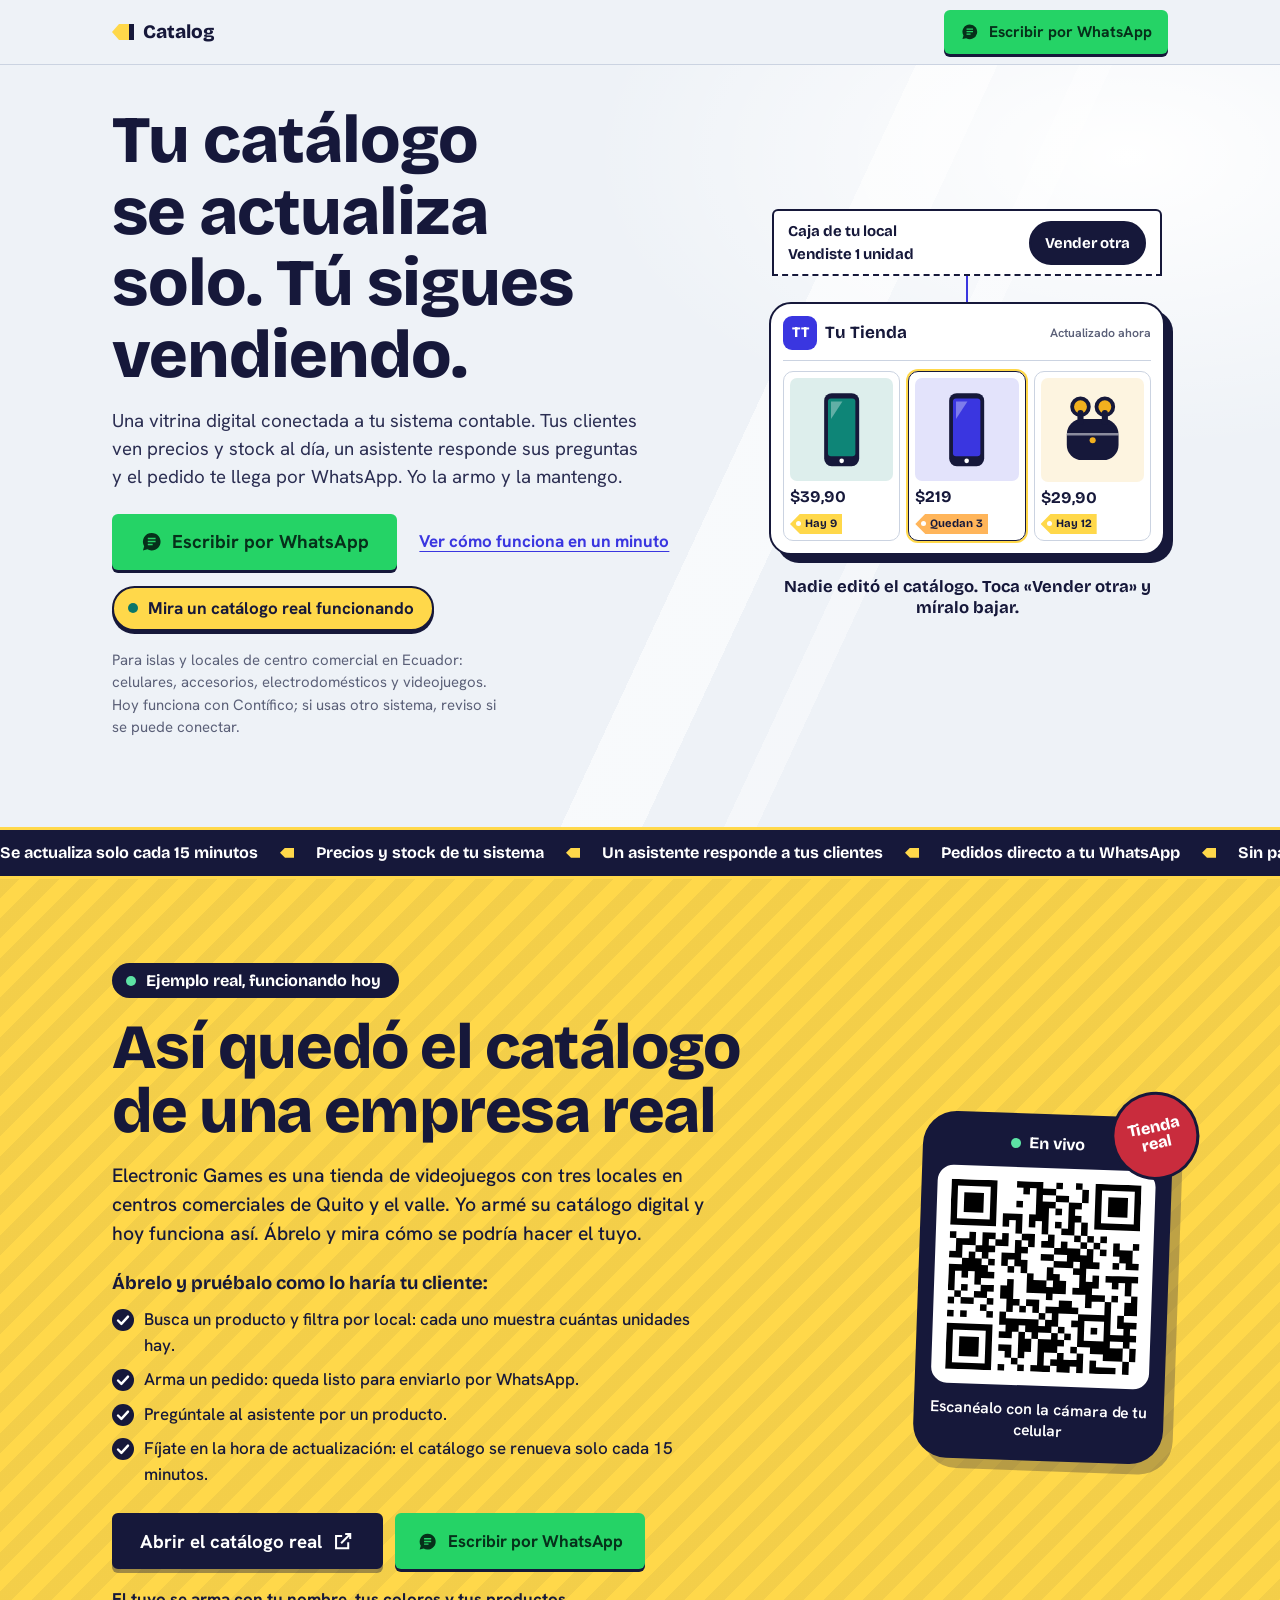
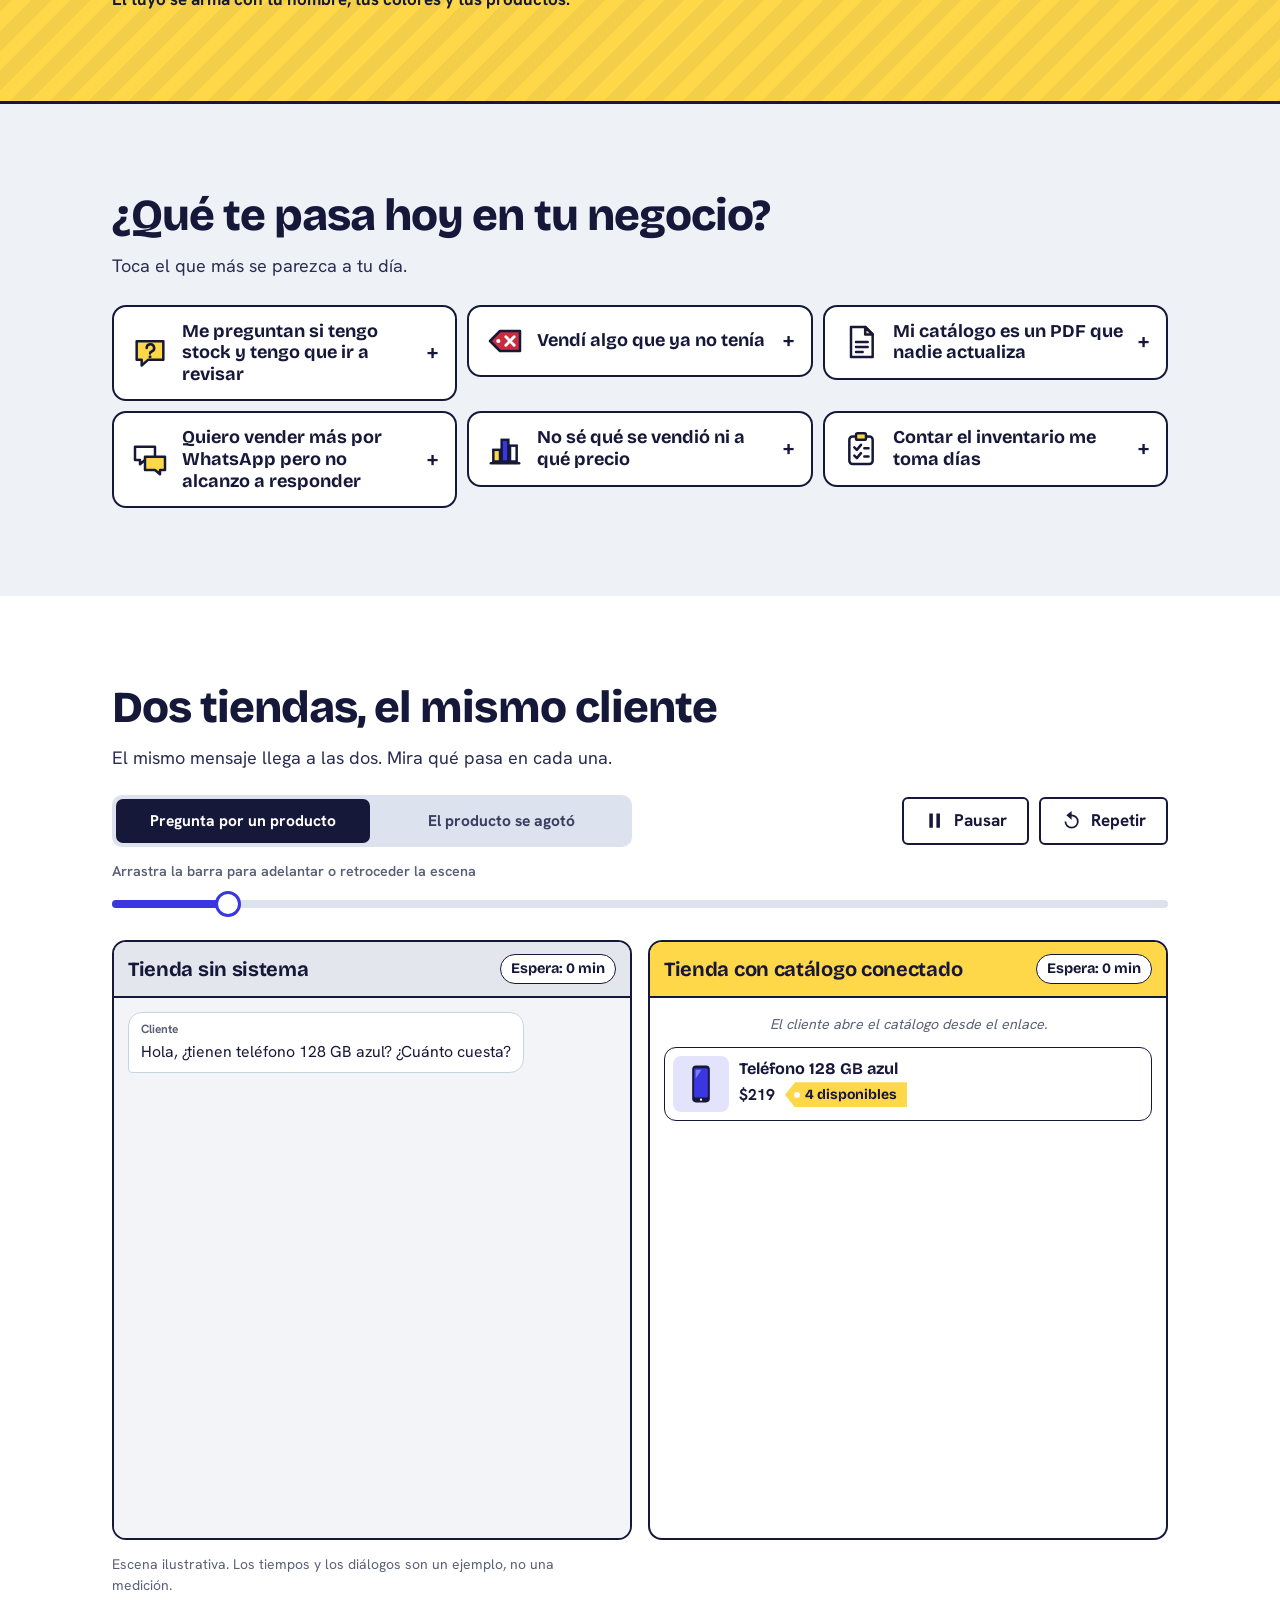
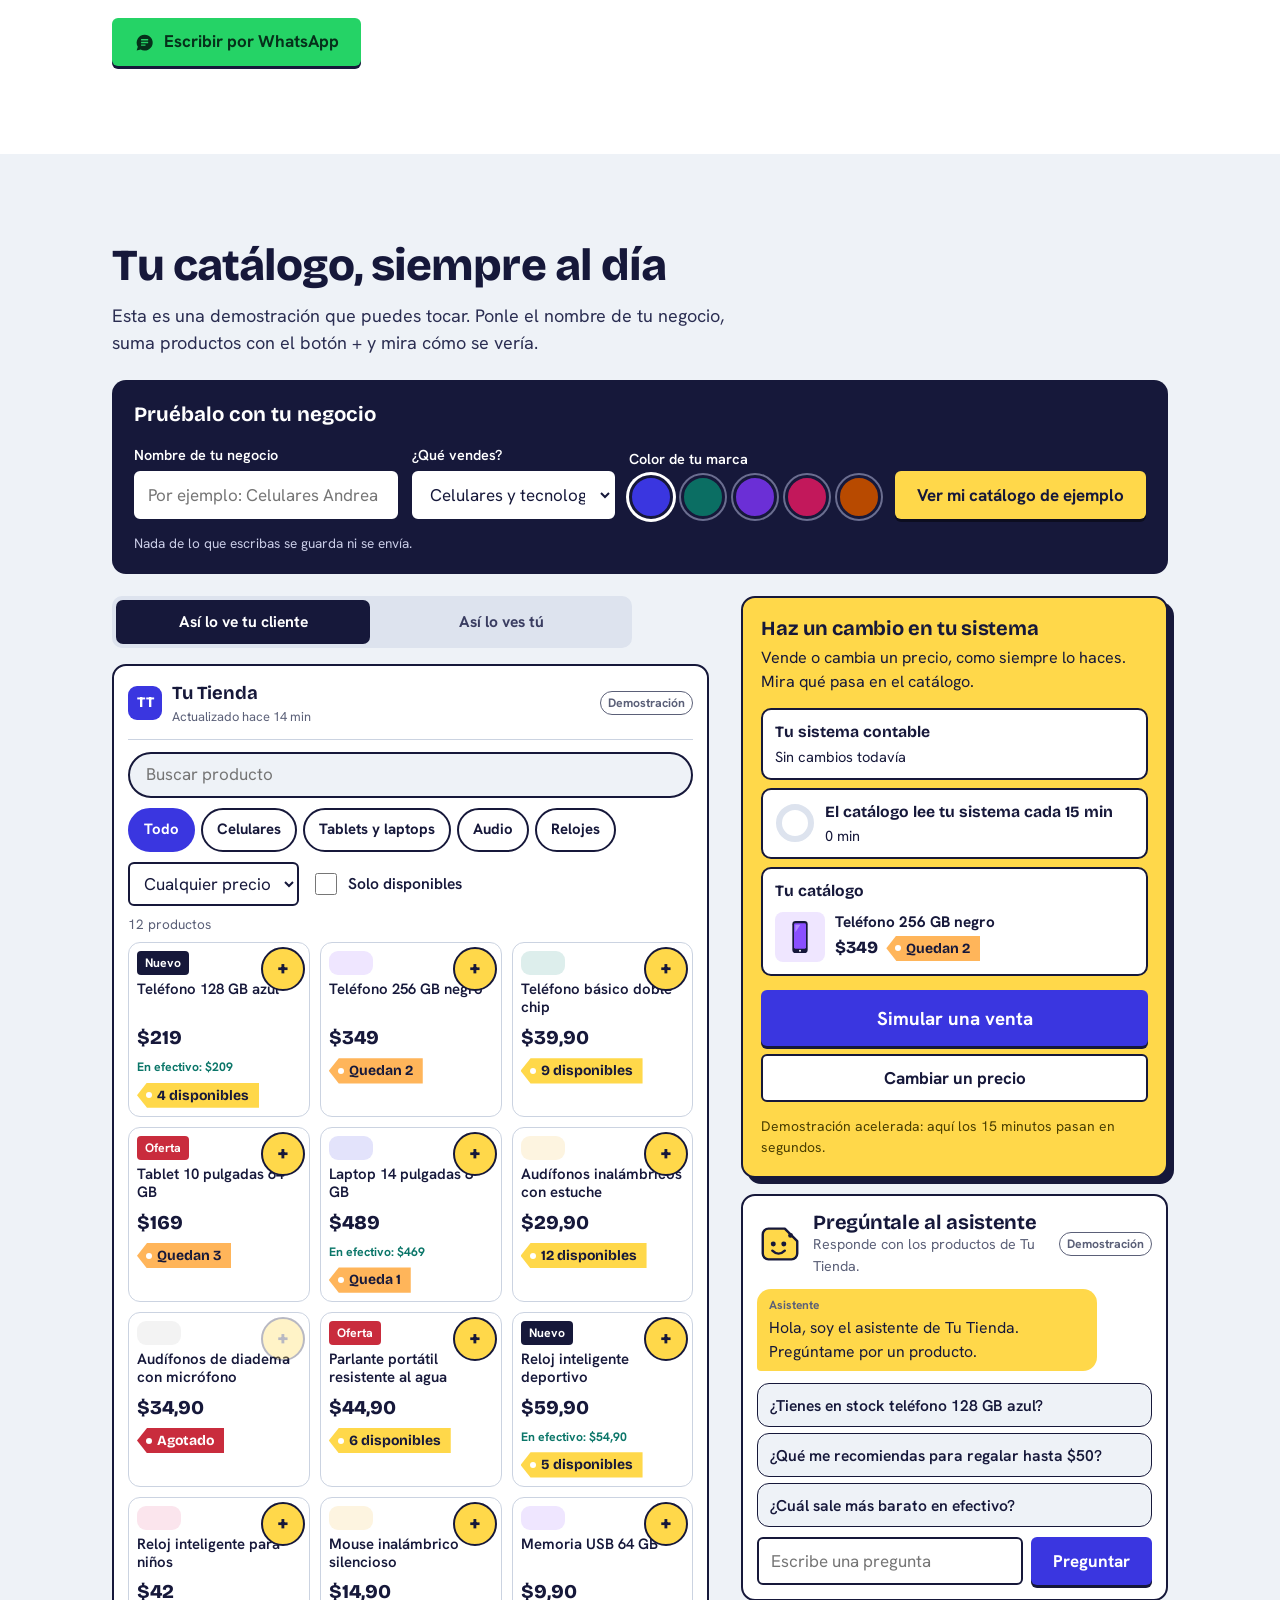
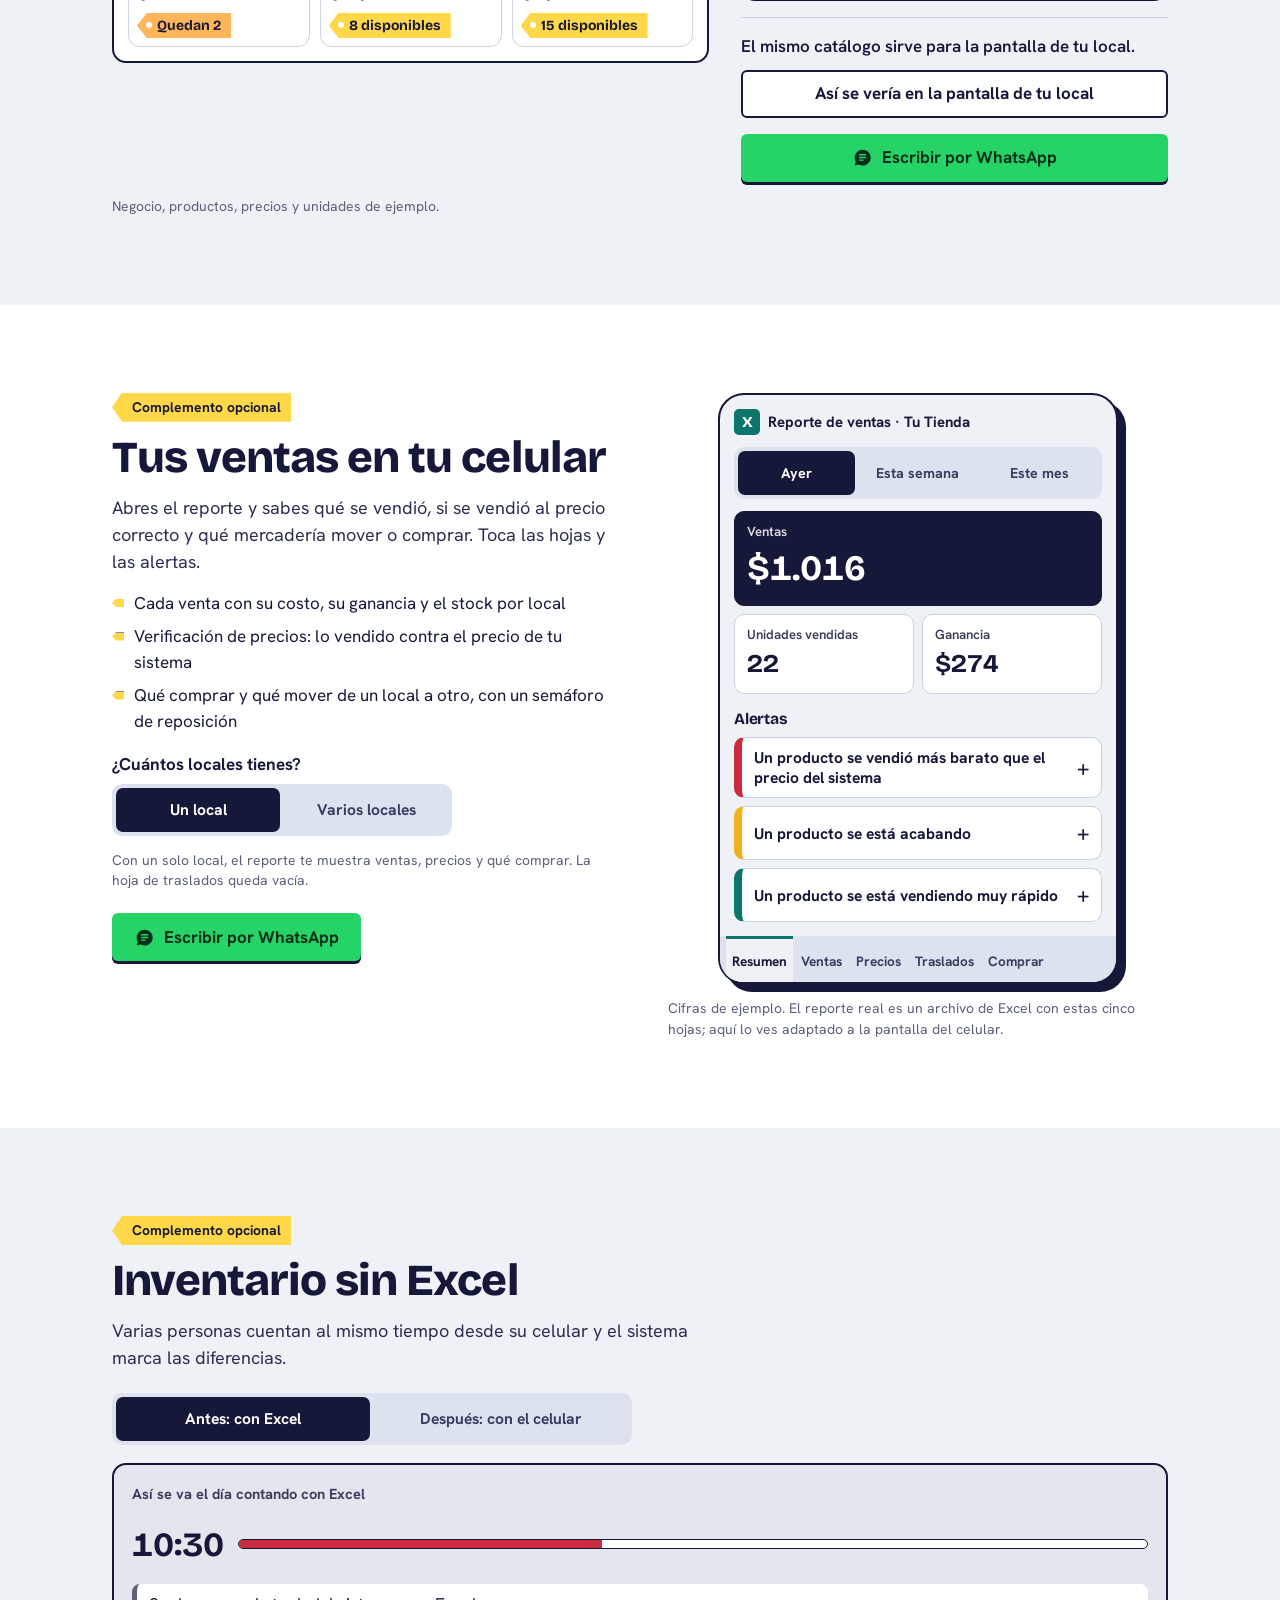
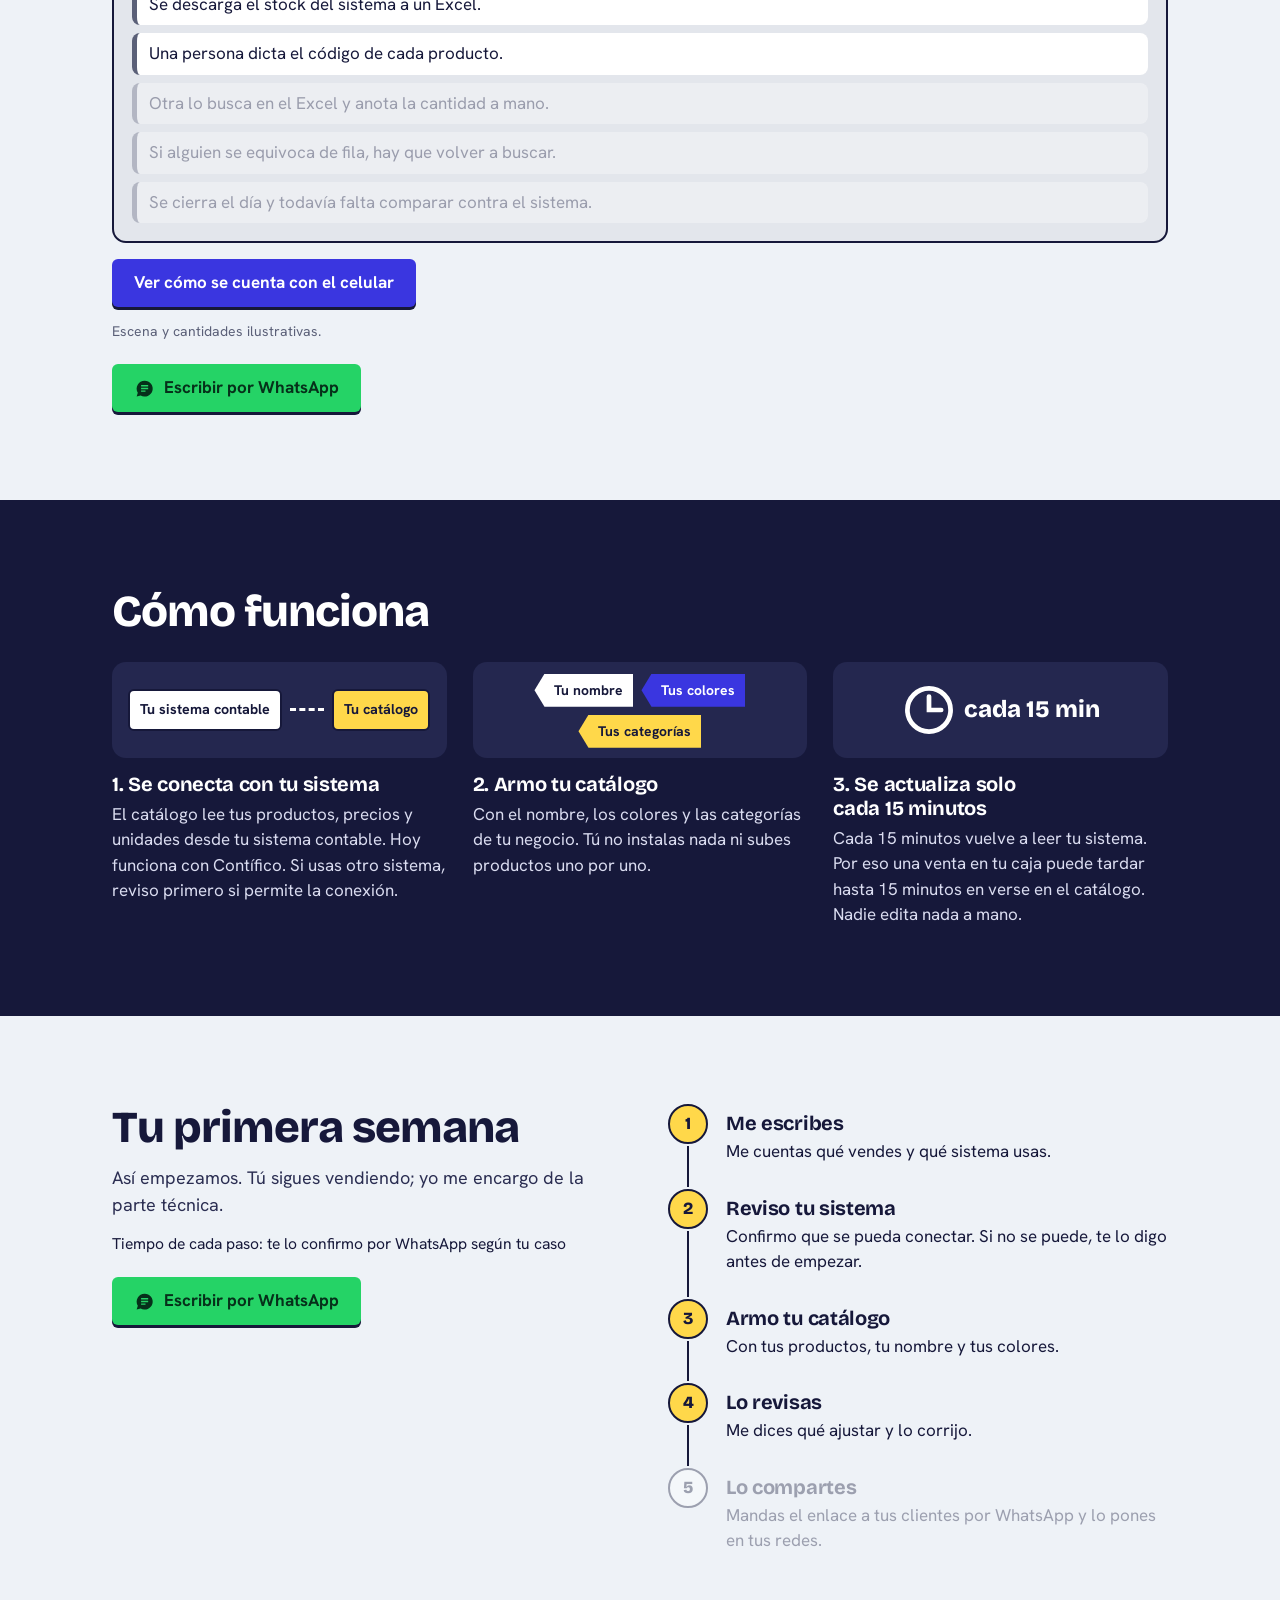
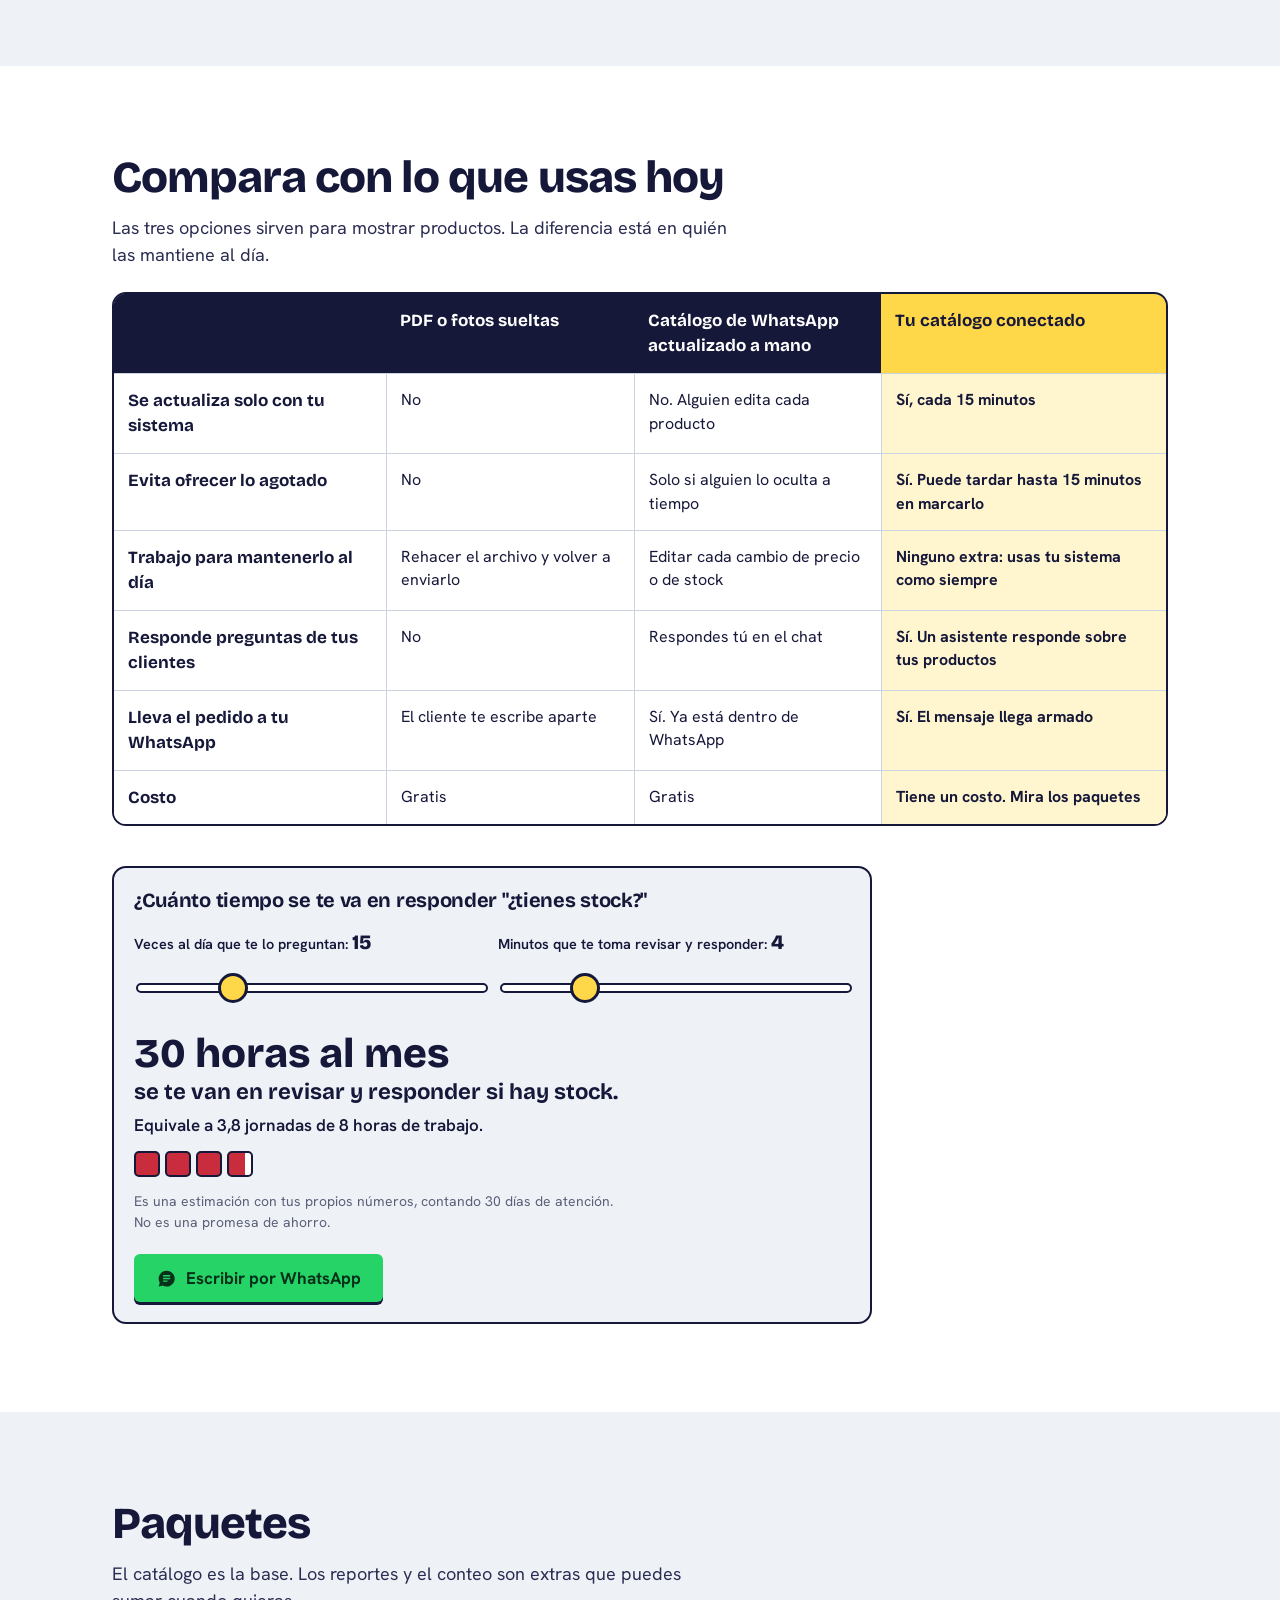
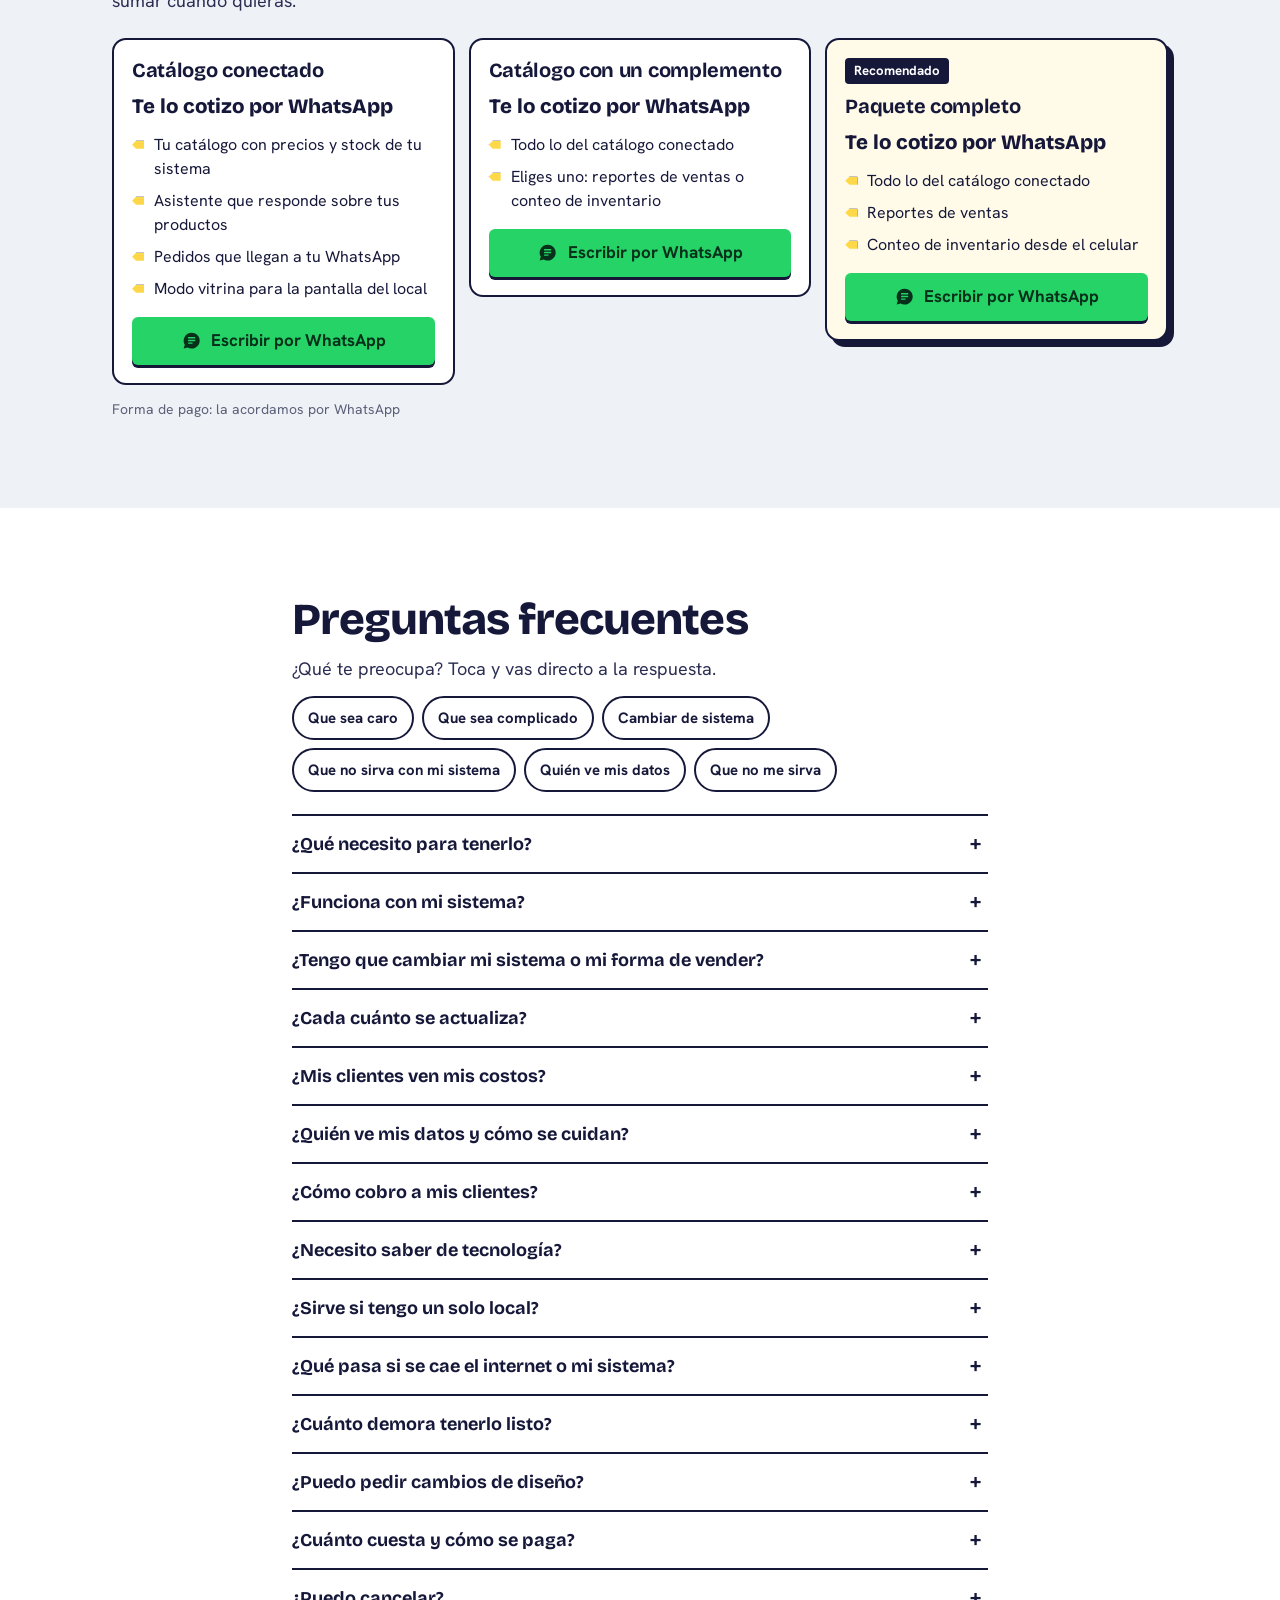
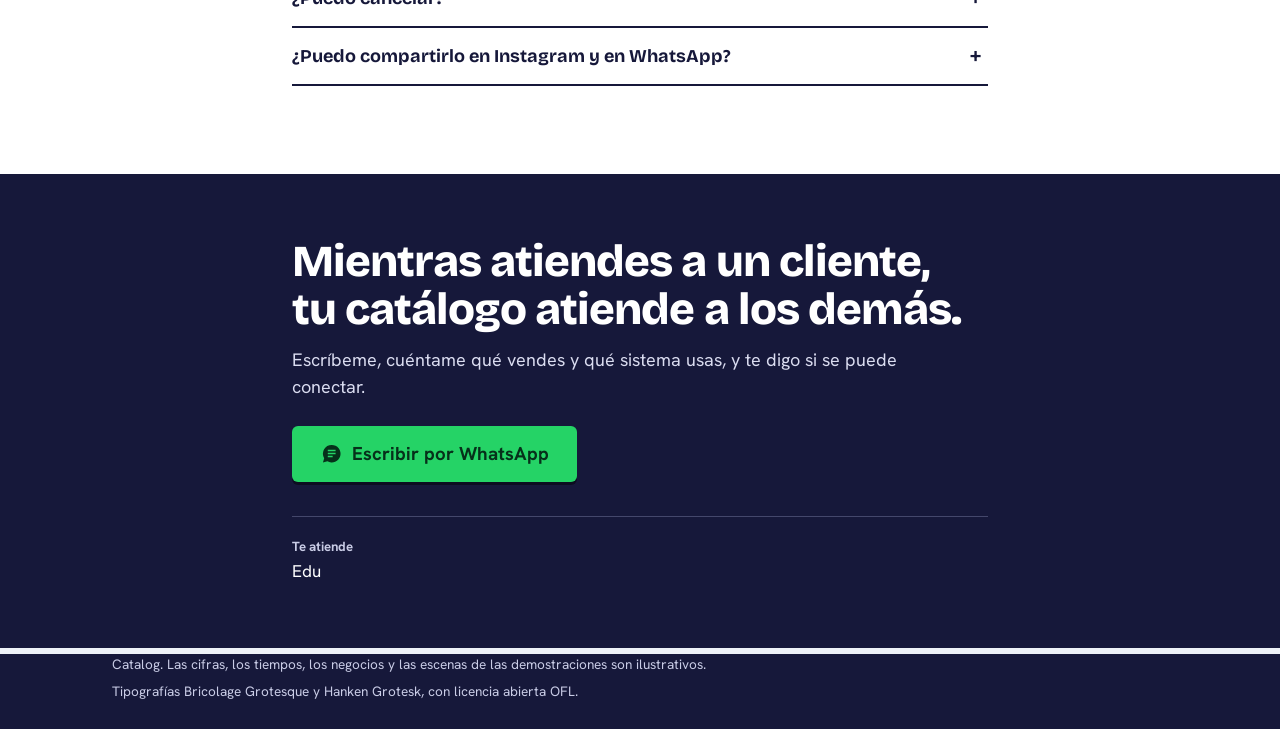
==== index.html @ 0a1734e1 "Publica la página (2026-11-16 06:03)" ====
<!doctype html>
<html lang="es-EC">
<head>
<meta charset="utf-8">
<meta name="viewport" content="width=device-width, initial-scale=1">
<title>Catalog · El catálogo que se actualiza solo con tu sistema</title>
<meta name="description" content="Una vitrina digital conectada a tu sistema contable: precios y stock al día cada 15 minutos, un asistente que responde a tus clientes y pedidos que llegan a tu WhatsApp.">
<meta name="theme-color" content="#16183A">
<link rel="icon" href="assets/img/favicon.svg" type="image/svg+xml">

<!-- VISTA PREVIA AL COMPARTIR (WhatsApp, redes).
     Cuando publiques la página, cambia las DOS líneas marcadas con la dirección real.
     Instrucciones paso a paso en LEEME.md. -->
<meta property="og:type" content="website">
<meta property="og:locale" content="es_EC">
<meta property="og:site_name" content="Catalog">
<meta property="og:title" content="Tu catálogo se actualiza solo. Tú sigues vendiendo.">
<meta property="og:description" content="Precios y stock al día desde tu sistema contable, un asistente que responde a tus clientes y pedidos que llegan a tu WhatsApp. Pruébalo con el nombre de tu negocio.">
<meta property="og:url" content="https://thebesttech810-art.github.io/catalog/"><!-- CAMBIAR 1 de 2 -->
<meta property="og:image" content="https://thebesttech810-art.github.io/catalog/og-image.jpg"><!-- CAMBIAR 2 de 2 -->
<meta property="og:image:width" content="1200">
<meta property="og:image:height" content="630">
<meta property="og:image:alt" content="Una etiqueta de stock que cambia sola de 2 disponibles a 1 disponible después de una venta en la caja.">
<meta name="twitter:card" content="summary_large_image">

<link rel="stylesheet" href="assets/css/estilos.css">
</head>
<body>

<svg width="0" height="0" style="position:absolute" aria-hidden="true" focusable="false">
  <symbol id="i-chat" viewBox="0 0 24 24"><path d="M12 3a9 9 0 0 0-7.7 13.6L3 21l4.6-1.2A9 9 0 1 0 12 3zm-4 8h8v1.6H8zm0-3h8v1.6H8zm0 6h5v1.6H8z" fill="currentColor"/></symbol>
  <symbol id="i-play" viewBox="0 0 24 24"><path d="M7 4v16l13-8z" fill="currentColor"/></symbol>
  <symbol id="i-pausa" viewBox="0 0 24 24"><path d="M6 4h4v16H6zm8 0h4v16h-4z" fill="currentColor"/></symbol>
  <symbol id="i-repetir" viewBox="0 0 24 24"><path d="M12 5V1L6 6l6 5V7a6 6 0 1 1-6 6H4a8 8 0 1 0 8-8z" fill="currentColor"/></symbol>
  <symbol id="i-cerrar" viewBox="0 0 24 24"><path d="M5 6.4 6.4 5 12 10.6 17.6 5 19 6.4 13.4 12l5.6 5.6-1.4 1.4-5.6-5.6L6.4 19 5 17.6 10.6 12z" fill="currentColor"/></symbol>
</svg>

<a class="saltar" href="#problemas">Saltar al contenido</a>
<div class="progreso" aria-hidden="true"><i id="progreso"></i></div>

<header class="cab">
  <div class="cont cab-in">
    <a class="marca" href="#portada" aria-label="Inicio">
      <span class="marca-tag" aria-hidden="true"></span><span data-marca>Catalog</span>
    </a>
    <a class="btn btn-wa btn-ch" data-wa="general" href="#cierre"><svg class="ico" aria-hidden="true"><use href="#i-chat"/></svg>Escribir por WhatsApp</a>
  </div>
</header>

<main>

<!-- 1. PORTADA -->
<section id="portada" class="portada" data-sec="Portada">
  <div class="cont portada-in">
    <div class="portada-txt">
      <p class="saludo" id="saludo" hidden></p>
      <h1>Tu catálogo se actualiza solo. Tú sigues vendiendo.</h1>
      <p class="apoyo">Una vitrina digital conectada a tu sistema contable. Tus clientes ven precios y stock al día, un asistente responde sus preguntas y el pedido te llega por WhatsApp. Yo la armo y la mantengo.</p>
      <div class="portada-acc">
        <a class="btn btn-wa btn-gr" data-wa="portada" href="#cierre"><svg class="ico" aria-hidden="true"><use href="#i-chat"/></svg>Escribir por WhatsApp</a>
        <button type="button" class="enlace" id="iniciarTour">Ver cómo funciona en un minuto</button>
        <a class="enlace" id="verEjemplo" href="#ejemplo-real" hidden>Mira un catálogo real funcionando</a>
      </div>
    </div>

    <div class="portada-vis" id="heroVis" role="group" aria-label="Demostración: registra una venta en la caja y mira cómo baja el stock del catálogo sin que nadie lo edite">
      <div class="h-caja" id="heroCaja">
        <div class="h-caja-txt"><span class="h-caja-t">Caja de tu local</span><span class="h-caja-v" id="heroCajaV">Vendiste 1 unidad</span></div>
        <button type="button" class="h-vender" id="heroVender" disabled>Vender otra</button>
      </div>
      <div class="h-linea" aria-hidden="true"><i></i></div>
      <div class="h-cel">
        <div class="h-cel-bar"><span class="h-logo" id="heroLogo">TT</span><span id="heroNombre">Tu Tienda</span><span class="h-al" id="heroAl">Actualizado hace 14 min</span></div>
        <div class="h-prods" id="heroProds"></div>
      </div>
      <p class="h-pie" id="heroPie" role="status">Nadie editó el catálogo. Toca «Vender otra» y míralo bajar.</p>
    </div>

    <p class="paraquien">Para islas y locales de centro comercial en Ecuador: celulares, accesorios, electrodomésticos y videojuegos. Hoy funciona con Contífico; si usas otro sistema, reviso si se puede conectar.</p>
  </div>
</section>

<!-- Cinta decorativa: repite lo que ya dice la página -->
<div class="cinta" aria-hidden="true"><div class="cinta-in"><span>Se actualiza solo cada 15 minutos</span><span>Precios y stock de tu sistema</span><span>Un asistente responde a tus clientes</span><span>Pedidos directo a tu WhatsApp</span><span>Sin pasarela de pagos</span><span>Yo lo armo y lo mantengo</span><span>Se actualiza solo cada 15 minutos</span><span>Precios y stock de tu sistema</span><span>Un asistente responde a tus clientes</span><span>Pedidos directo a tu WhatsApp</span><span>Sin pasarela de pagos</span><span>Yo lo armo y lo mantengo</span></div></div>

<!-- EJEMPLO REAL: una empresa donde este catálogo ya funciona (se enciende o apaga en config.js) -->
<section id="ejemplo-real" class="real" data-sec="Ejemplo real" aria-labelledby="realT" hidden>
  <div class="cont real-in">
    <div class="real-txt">
      <p class="real-tag"><span class="real-punto" aria-hidden="true"></span><span id="realTag">Ejemplo real, funcionando hoy</span></p>
      <h2 id="realT">Así quedó el catálogo de una empresa real</h2>
      <p class="real-b" id="realDesc"></p>
      <p class="real-probar" id="realProbar"></p>
      <ul class="real-lista" id="realPuntos"></ul>
      <div class="real-acc">
        <a class="btn btn-gr real-btn" id="realEnlace" href="#ejemplo-real" target="_blank" rel="noopener noreferrer"><span id="realBtnTxt">Abrir el catálogo real</span><span class="oculto"> (se abre en una pestaña nueva)</span><svg class="ico" viewBox="0 0 24 24" aria-hidden="true" focusable="false"><path d="M14 4h6v6h-2V7.4l-7.3 7.3-1.4-1.4L16.6 6H14zM5 6h6v2H6v10h10v-5h2v7H4V6z" fill="currentColor"/></svg></a>
        <a class="btn btn-wa" data-wa="casoReal" href="#cierre"><svg class="ico" aria-hidden="true"><use href="#i-chat"/></svg>Escribir por WhatsApp</a>
      </div>
      <p class="real-nota" id="realCierre"></p>
    </div>
    <aside class="real-qr" aria-label="Código QR para abrir el catálogo real desde el celular">
      <div class="real-tel">
        <span class="real-sello" aria-hidden="true">Tienda<br>real</span>
        <p class="real-tel-top"><span class="real-punto" aria-hidden="true"></span>En vivo</p>
        <div class="qr" id="realQr" role="img" aria-label="Código QR del catálogo real"></div>
        <p>Escanéalo con la cámara de tu celular</p>
      </div>
    </aside>
  </div>
</section>

<!-- 2. PROBLEMAS (A) -->
<section id="problemas" class="sec" data-sec="¿Qué te pasa hoy?">
  <div class="cont">
    <h2>¿Qué te pasa hoy en tu negocio?</h2>
    <p class="bajada">Toca el que más se parezca a tu día.</p>
    <div class="dolores" id="dolores"></div>
  </div>
</section>

<!-- 3. DOS TIENDAS (B) -->
<section id="dos-tiendas" class="sec sec-blanca" data-sec="Dos tiendas, el mismo cliente">
  <div class="cont">
    <h2>Dos tiendas, el mismo cliente</h2>
    <p class="bajada">El mismo mensaje llega a las dos. Mira qué pasa en cada una.</p>

    <div class="esc-ctrl">
      <div class="seg" role="group" aria-label="Escena">
        <button type="button" class="seg-b" data-escena="0" aria-pressed="true">Pregunta por un producto</button>
        <button type="button" class="seg-b" data-escena="1" aria-pressed="false">El producto se agotó</button>
      </div>
      <div class="esc-btns">
        <button type="button" class="btn btn-sec" id="escPlay"><svg class="ico" aria-hidden="true"><use href="#i-play" id="escPlayIco"/></svg><span id="escPlayTxt">Ver la escena</span></button>
        <button type="button" class="btn btn-sec" id="escRep"><svg class="ico" aria-hidden="true"><use href="#i-repetir"/></svg>Repetir</button>
      </div>
    </div>
    <label class="esc-ayuda" for="escSeek">Arrastra la barra para adelantar o retroceder la escena</label>
    <input type="range" class="esc-seek" id="escSeek" min="0" max="21000" step="100" value="0">

    <div class="seg seg-lado" role="group" aria-label="Tienda que quieres ver">
      <button type="button" class="seg-b" data-lado="sin" aria-pressed="true">Sin sistema</button>
      <button type="button" class="seg-b" data-lado="con" aria-pressed="false">Con catálogo conectado</button>
    </div>

    <div class="tiendas" id="tiendas" data-lado="sin">
      <article class="tienda tienda-sin" aria-labelledby="tSinT">
        <header><h3 id="tSinT">Tienda sin sistema</h3><span class="reloj" id="escReloj">Espera: 0 min</span></header>
        <div class="hilo" id="hiloSin" aria-live="polite"></div>
        <p class="fin" id="finSin" hidden></p>
      </article>
      <article class="tienda tienda-con" aria-labelledby="tConT">
        <header><h3 id="tConT">Tienda con catálogo conectado</h3><span class="reloj reloj-ok" id="escReloj2">Espera: 0 min</span></header>
        <div class="hilo" id="hiloCon" aria-live="polite"></div>
        <p class="fin" id="finCon" hidden></p>
      </article>
    </div>
    <p class="nota">Escena ilustrativa. Los tiempos y los diálogos son un ejemplo, no una medición.</p>
    <a class="btn btn-wa" data-wa="dosTiendas" href="#cierre"><svg class="ico" aria-hidden="true"><use href="#i-chat"/></svg>Escribir por WhatsApp</a>
  </div>
</section>

<!-- 4. CATÁLOGO (C, D, E) -->
<section id="catalogo" class="sec" data-sec="Tu catálogo, siempre al día">
  <div class="cont">
    <h2>Tu catálogo, siempre al día</h2>
    <p class="bajada">Esta es una demostración que puedes tocar. Ponle el nombre de tu negocio, suma productos con el botón + y mira cómo se vería.</p>

    <form class="probar" id="probar" autocomplete="off">
      <p class="probar-t" id="probarT">Pruébalo con tu negocio</p>
      <div class="campo">
        <label for="pNegocio">Nombre de tu negocio</label>
        <input id="pNegocio" name="negocio" type="text" maxlength="40" placeholder="Por ejemplo: Celulares Andrea" enterkeyhint="done">
      </div>
      <div class="campo">
        <label for="pRubro">¿Qué vendes?</label>
        <select id="pRubro" name="rubro">
          <option value="celulares">Celulares y tecnología</option>
          <option value="accesorios">Accesorios</option>
          <option value="electrodomesticos">Electrodomésticos</option>
          <option value="videojuegos">Videojuegos</option>
          <option value="otro">Otro</option>
        </select>
      </div>
      <fieldset class="campo colores">
        <legend>Color de tu marca</legend>
        <div class="colores-in" id="pColores"></div>
      </fieldset>
      <button type="submit" class="btn btn-pri">Ver mi catálogo de ejemplo</button>
      <p class="probar-n">Nada de lo que escribas se guarda ni se envía.</p>
    </form>

    <div class="demo">
      <div class="demo-izq">
        <div class="seg seg-vista" role="group" aria-label="Vista del catálogo">
          <button type="button" class="seg-b" data-vista="cliente" aria-pressed="true">Así lo ve tu cliente</button>
          <button type="button" class="seg-b" data-vista="dueno" aria-pressed="false">Así lo ves tú</button>
        </div>

        <div class="cat" id="cat">
          <div class="cat-cab">
            <span class="cat-logo" id="catLogo" aria-hidden="true">TT</span>
            <div><strong class="cat-nombre" id="catNombre">Tu Tienda</strong><span class="cat-al" id="catAl">Actualizado hace 14 min</span></div>
            <span class="demo-tag">Demostración</span>
          </div>

          <div id="vistaCliente">
            <div class="cat-busca">
              <label class="oculto" for="cBuscar">Buscar producto</label>
              <input id="cBuscar" type="search" placeholder="Buscar producto" enterkeyhint="search">
            </div>
            <div class="chips" id="cChips" role="group" aria-label="Categorías"></div>
            <div class="cat-filtros">
              <label for="cPrecio" class="oculto">Precio</label>
              <select id="cPrecio">
                <option value="0">Cualquier precio</option>
                <option value="25">Hasta $25</option>
                <option value="50">Hasta $50</option>
                <option value="100">Hasta $100</option>
                <option value="300">Hasta $300</option>
              </select>
              <label class="check"><input type="checkbox" id="cDisp"> Solo disponibles</label>
            </div>
            <p class="cat-n" id="cN" aria-live="polite"></p>
            <div class="grid" id="cGrid"></div>
            <button type="button" class="btn btn-sec cat-mas" id="cMas" hidden>Ver todos los productos</button>
            <div class="pedido" id="pedido" hidden>
              <div class="pedido-res"><strong id="pedN" role="status"></strong><span id="pedT"></span><button type="button" class="btn btn-pri btn-ch" id="pedVer" aria-expanded="false" aria-controls="pedDet">Ver cómo te llega</button></div>
              <div class="pedido-det" id="pedDet" hidden>
                <ul id="pedLista"></ul>
                <p class="det-msg-t">Así le llega a tu WhatsApp:</p>
                <p class="burbuja" id="pedMsg"></p>
                <p class="nota">Tú confirmas el pedido y cobras como siempre. No hay pagos en línea.</p>
                <button type="button" class="btn btn-sec btn-ch" id="pedVaciar">Vaciar el pedido</button>
              </div>
            </div>
          </div>

          <div id="vistaDueno" hidden>
            <p class="dueno-t">Tú no editas nada aquí. Nombres, precios y unidades vienen de tu sistema contable.</p>
            <div class="dueno-est"><span class="pulso" aria-hidden="true"></span><span id="dUlt">Última lectura de tu sistema: hace 14 min</span><span id="dProx">Próxima: en 1 min</span></div>
            <div class="tabla-scroll" tabindex="0" role="region" aria-label="Productos leídos de tu sistema">
              <table class="dueno-tabla">
                <thead><tr><th scope="col">Producto</th><th scope="col">Precio</th><th scope="col">Unidades</th></tr></thead>
                <tbody id="dTabla"></tbody>
              </table>
            </div>
            <p class="nota">Tus clientes ven nombre, precio, disponibilidad, fotos y descripción. No ven costos ni proveedores.</p>
          </div>
        </div>
      </div>

      <div class="demo-der">
        <div class="venta" id="venta">
          <h3>Haz un cambio en tu sistema</h3>
          <p class="venta-b">Vende o cambia un precio, como siempre lo haces. Mira qué pasa en el catálogo.</p>
          <ol class="venta-flujo">
            <li class="vf vf-caja" id="vfCaja"><span class="vf-t">Tu sistema contable</span><span class="vf-v" id="vfCajaV">Sin cambios todavía</span></li>
            <li class="vf vf-reloj" id="vfReloj"><span class="reloj-c" aria-hidden="true"><svg viewBox="0 0 40 40"><circle cx="20" cy="20" r="16"/><circle cx="20" cy="20" r="16" id="vfArco"/></svg></span><span class="vf-t">El catálogo lee tu sistema cada 15 min</span><span class="vf-v" id="vfMin">0 min</span></li>
            <li class="vf vf-cat" id="vfCat"><span class="vf-t">Tu catálogo</span><div class="vf-prod" id="vfProd"></div></li>
          </ol>
          <p class="venta-msg" id="ventaMsg" role="status" aria-live="polite"></p>
          <div class="venta-btns">
            <button type="button" class="btn btn-pri btn-gr" id="btnVenta">Simular una venta</button>
            <button type="button" class="btn btn-sec" id="btnPrecio">Cambiar un precio</button>
          </div>
          <p class="nota">Demostración acelerada: aquí los 15 minutos pasan en segundos.</p>
        </div>

        <div class="asis" id="asis">
          <div class="asis-cab">
            <span class="avatar" aria-hidden="true"><svg viewBox="0 0 48 48"><path d="M6 14a6 6 0 0 1 6-6h17l13 13v13a6 6 0 0 1-6 6H12a6 6 0 0 1-6-6z" fill="var(--etiqueta)" stroke="var(--tinta)" stroke-width="2.5" stroke-linejoin="round"/><circle cx="35" cy="15" r="2.5" fill="var(--tinta)"/><circle cx="17" cy="24" r="2.6" fill="var(--tinta)"/><circle cx="28" cy="24" r="2.6" fill="var(--tinta)"/><path d="M16 31c4 4 9 4 13 0" fill="none" stroke="var(--tinta)" stroke-width="2.5" stroke-linecap="round"/></svg></span>
            <div><h3>Pregúntale al asistente</h3><p id="asisQuien">Responde con los productos de Tu Tienda.</p></div>
            <span class="demo-tag">Demostración</span>
          </div>
          <div class="asis-hilo" id="asisHilo" aria-live="polite"></div>
          <div class="asis-sug" id="asisSug"></div>
          <form class="asis-form" id="asisForm">
            <label class="oculto" for="asisIn">Escribe tu pregunta</label>
            <input id="asisIn" type="text" maxlength="80" placeholder="Escribe una pregunta" enterkeyhint="send">
            <button type="submit" class="btn btn-pri">Preguntar</button>
          </form>
        </div>

        <div class="vit-acc" id="vitAcc">
          <p>El mismo catálogo sirve para la pantalla de tu local.</p>
          <button type="button" class="btn btn-sec" id="btnVitrina">Así se vería en la pantalla de tu local</button>
        </div>
        <a class="btn btn-wa" data-wa="catalogo" href="#cierre"><svg class="ico" aria-hidden="true"><use href="#i-chat"/></svg>Escribir por WhatsApp</a>
      </div>
    </div>
    <p class="nota">Negocio, productos, precios y unidades de ejemplo.</p>
  </div>
</section>

<!-- 5. REPORTE (F) -->
<section id="reporte" class="sec sec-blanca" data-sec="Tus ventas en tu celular">
  <div class="cont dos-col">
    <div class="col-txt">
      <p class="extra">Complemento opcional</p>
      <h2>Tus ventas en tu celular</h2>
      <p class="bajada">Abres el reporte y sabes qué se vendió, si se vendió al precio correcto y qué mercadería mover o comprar. Toca las hojas y las alertas.</p>
      <ul class="lista">
        <li>Cada venta con su costo, su ganancia y el stock por local</li>
        <li>Verificación de precios: lo vendido contra el precio de tu sistema</li>
        <li>Qué comprar y qué mover de un local a otro, con un semáforo de reposición</li>
      </ul>
      <div class="rep-loc">
        <p class="rep-loc-t" id="repLocT">¿Cuántos locales tienes?</p>
        <div class="seg seg-loc" role="group" aria-labelledby="repLocT">
          <button type="button" class="seg-b" data-loc="uno" aria-pressed="true">Un local</button>
          <button type="button" class="seg-b" data-loc="varios" aria-pressed="false">Varios locales</button>
        </div>
        <p class="nota" id="repLocalNota" role="status">Con un solo local, el reporte te muestra ventas, precios y qué comprar. La hoja de traslados queda vacía.</p>
      </div>
      <a class="btn btn-wa" data-wa="reporte" href="#cierre"><svg class="ico" aria-hidden="true"><use href="#i-chat"/></svg>Escribir por WhatsApp</a>
    </div>
    <div class="col-demo">
      <div class="cel" id="rep">
        <div class="cel-arch"><span class="arch-ico" aria-hidden="true">X</span><span id="repArch">Reporte de ventas · Tu Tienda</span></div>
        <div class="seg seg-per" role="group" aria-label="Periodo">
          <button type="button" class="seg-b" data-per="0" aria-pressed="true">Ayer</button>
          <button type="button" class="seg-b" data-per="1" aria-pressed="false">Esta semana</button>
          <button type="button" class="seg-b" data-per="2" aria-pressed="false">Este mes</button>
        </div>
        <div class="rep-hoja" id="repHoja" role="tabpanel"></div>
        <div class="rep-tabs" id="repTabs" role="tablist" aria-label="Hojas del reporte"></div>
      </div>
      <p class="nota">Cifras de ejemplo. El reporte real es un archivo de Excel con estas cinco hojas; aquí lo ves adaptado a la pantalla del celular.</p>
    </div>
  </div>
</section>

<!-- 6. CONTEO (G) -->
<section id="conteo" class="sec" data-sec="Inventario sin Excel">
  <div class="cont">
    <p class="extra">Complemento opcional</p>
    <h2>Inventario sin Excel</h2>
    <p class="bajada">Varias personas cuentan al mismo tiempo desde su celular y el sistema marca las diferencias.</p>

    <div class="seg seg-conteo" role="group" aria-label="Forma de contar">
      <button type="button" class="seg-b" data-conteo="antes" aria-pressed="true">Antes: con Excel</button>
      <button type="button" class="seg-b" data-conteo="despues" aria-pressed="false">Después: con el celular</button>
    </div>

    <div class="antes" id="cntAntes">
      <div class="antes-esc">
        <div class="antes-hora"><span class="antes-lab">Así se va el día contando con Excel</span><strong id="antesHora">09:00</strong><div class="antes-dia" aria-hidden="true"><i id="antesBarra"></i></div></div>
        <ul class="antes-pasos" id="antesPasos">
          <li>Se descarga el stock del sistema a un Excel.</li>
          <li>Una persona dicta el código de cada producto.</li>
          <li>Otra lo busca en el Excel y anota la cantidad a mano.</li>
          <li>Si alguien se equivoca de fila, hay que volver a buscar.</li>
          <li>Se cierra el día y todavía falta comparar contra el sistema.</li>
        </ul>
      </div>
      <button type="button" class="btn btn-pri" id="cntIr">Ver cómo se cuenta con el celular</button>
    </div>

    <div class="despues" id="cntDespues" hidden>
      <div class="avance">
        <div class="avance-t"><span>Avance del conteo, compartido por todos</span><strong id="cntPct" aria-live="polite">0 %</strong></div>
        <div class="avance-b" role="progressbar" aria-valuemin="0" aria-valuemax="100" aria-valuenow="0" id="cntBarra"><i></i></div>
      </div>
      <div class="celus" id="cntCelus"></div>
      <div class="dif" id="cntDif" hidden>
        <h3>Diferencias contra tu sistema</h3>
        <div class="tabla-scroll" tabindex="0" role="region" aria-label="Diferencias del conteo">
          <table class="dif-tabla"><thead><tr><th scope="col">Producto</th><th scope="col">Sistema</th><th scope="col">Contado</th><th scope="col">Resultado</th></tr></thead><tbody id="cntDifT"></tbody></table>
        </div>
      </div>
      <div class="cnt-acc">
        <button type="button" class="btn btn-pri" id="cntFin">Terminar el conteo</button>
        <button type="button" class="btn btn-sec" id="cntRep">Empezar de nuevo</button>
      </div>
      <p class="cnt-cierre">Ya se usó en un inventario real de un retail con varios locales.</p>
    </div>
    <p class="nota">Escena y cantidades ilustrativas.</p>
    <a class="btn btn-wa" data-wa="conteo" href="#cierre"><svg class="ico" aria-hidden="true"><use href="#i-chat"/></svg>Escribir por WhatsApp</a>
  </div>
</section>

<!-- 7. CÓMO FUNCIONA -->
<section id="como-funciona" class="sec sec-oscura" data-sec="Cómo funciona">
  <div class="cont">
    <h2>Cómo funciona</h2>
    <ol class="pasos3">
      <li>
        <div class="p3-vis" aria-hidden="true"><span class="p3-caja">Tu sistema contable</span><span class="p3-hilo"></span><span class="p3-caja p3-cat">Tu catálogo</span></div>
        <h3>Se conecta con tu sistema</h3>
        <p>El catálogo lee tus productos, precios y unidades desde tu sistema contable. Hoy funciona con Contífico. Si usas otro sistema, reviso primero si permite la conexión.</p>
      </li>
      <li>
        <div class="p3-vis" aria-hidden="true"><span class="p3-tag">Tu nombre</span><span class="p3-tag p3-tag2">Tus colores</span><span class="p3-tag p3-tag3">Tus categorías</span></div>
        <h3>Armo tu catálogo</h3>
        <p>Con el nombre, los colores y las categorías de tu negocio. Tú no instalas nada ni subes productos uno por uno.</p>
      </li>
      <li>
        <div class="p3-vis" aria-hidden="true"><span class="p3-reloj"><svg viewBox="0 0 40 40"><circle cx="20" cy="20" r="16"/><path d="M20 10v10h9"/></svg></span><span class="p3-15">cada 15 min</span></div>
        <h3>Se actualiza solo cada 15 minutos</h3>
        <p>Cada 15 minutos vuelve a leer tu sistema. Por eso una venta en tu caja puede tardar hasta 15 minutos en verse en el catálogo. Nadie edita nada a mano.</p>
      </li>
    </ol>
  </div>
</section>

<!-- 8. PRIMERA SEMANA (H) -->
<section id="primera-semana" class="sec" data-sec="Tu primera semana">
  <div class="cont dos-col">
    <div class="col-txt">
      <h2>Tu primera semana</h2>
      <p class="bajada">Así empezamos. Tú sigues vendiendo; yo me encargo de la parte técnica.</p>
      <p class="plazo">Tiempo de cada paso: <span data-cfg="plazos.primeraSemana" data-alt="te lo confirmo por WhatsApp según tu caso"></span></p>
      <a class="btn btn-wa" data-wa="semana" href="#cierre"><svg class="ico" aria-hidden="true"><use href="#i-chat"/></svg>Escribir por WhatsApp</a>
    </div>
    <ol class="linea" id="linea">
      <li><h3>Me escribes</h3><p>Me cuentas qué vendes y qué sistema usas.</p></li>
      <li><h3>Reviso tu sistema</h3><p>Confirmo que se pueda conectar. Si no se puede, te lo digo antes de empezar.</p></li>
      <li><h3>Armo tu catálogo</h3><p>Con tus productos, tu nombre y tus colores.</p></li>
      <li><h3>Lo revisas</h3><p>Me dices qué ajustar y lo corrijo.</p></li>
      <li><h3>Lo compartes</h3><p>Mandas el enlace a tus clientes por WhatsApp y lo pones en tus redes.</p></li>
    </ol>
  </div>
</section>

<!-- 9. COMPARA + CALCULADORA (I) -->
<section id="compara" class="sec sec-blanca" data-sec="Compara">
  <div class="cont">
    <h2>Compara con lo que usas hoy</h2>
    <p class="bajada">Las tres opciones sirven para mostrar productos. La diferencia está en quién las mantiene al día.</p>

    <div class="seg seg-vs" role="group" aria-label="Comparar tu catálogo conectado con">
      <button type="button" class="seg-b" data-vs="pdf" aria-pressed="true">Contra PDF o fotos</button>
      <button type="button" class="seg-b" data-vs="wa" aria-pressed="false">Contra WhatsApp a mano</button>
    </div>
    <div class="comp" id="comp" data-vs="pdf" role="table" aria-label="Comparación de opciones">
      <div class="comp-f comp-cab" role="row">
        <span role="columnheader" class="comp-q"></span>
        <span role="columnheader">PDF o fotos sueltas</span>
        <span role="columnheader">Catálogo de WhatsApp actualizado a mano</span>
        <span role="columnheader" class="comp-yo">Tu catálogo conectado</span>
      </div>
      <div class="comp-f" role="row"><span role="rowheader" class="comp-q">Se actualiza solo con tu sistema</span><span role="cell" data-col="PDF o fotos sueltas">No</span><span role="cell" data-col="Catálogo de WhatsApp a mano">No. Alguien edita cada producto</span><span role="cell" class="comp-yo" data-col="Tu catálogo conectado">Sí, cada 15 minutos</span></div>
      <div class="comp-f" role="row"><span role="rowheader" class="comp-q">Evita ofrecer lo agotado</span><span role="cell" data-col="PDF o fotos sueltas">No</span><span role="cell" data-col="Catálogo de WhatsApp a mano">Solo si alguien lo oculta a tiempo</span><span role="cell" class="comp-yo" data-col="Tu catálogo conectado">Sí. Puede tardar hasta 15 minutos en marcarlo</span></div>
      <div class="comp-f" role="row"><span role="rowheader" class="comp-q">Trabajo para mantenerlo al día</span><span role="cell" data-col="PDF o fotos sueltas">Rehacer el archivo y volver a enviarlo</span><span role="cell" data-col="Catálogo de WhatsApp a mano">Editar cada cambio de precio o de stock</span><span role="cell" class="comp-yo" data-col="Tu catálogo conectado">Ninguno extra: usas tu sistema como siempre</span></div>
      <div class="comp-f" role="row"><span role="rowheader" class="comp-q">Responde preguntas de tus clientes</span><span role="cell" data-col="PDF o fotos sueltas">No</span><span role="cell" data-col="Catálogo de WhatsApp a mano">Respondes tú en el chat</span><span role="cell" class="comp-yo" data-col="Tu catálogo conectado">Sí. Un asistente responde sobre tus productos</span></div>
      <div class="comp-f" role="row"><span role="rowheader" class="comp-q">Lleva el pedido a tu WhatsApp</span><span role="cell" data-col="PDF o fotos sueltas">El cliente te escribe aparte</span><span role="cell" data-col="Catálogo de WhatsApp a mano">Sí. Ya está dentro de WhatsApp</span><span role="cell" class="comp-yo" data-col="Tu catálogo conectado">Sí. El mensaje llega armado</span></div>
      <div class="comp-f" role="row"><span role="rowheader" class="comp-q">Costo</span><span role="cell" data-col="PDF o fotos sueltas">Gratis</span><span role="cell" data-col="Catálogo de WhatsApp a mano">Gratis</span><span role="cell" class="comp-yo" data-col="Tu catálogo conectado">Tiene un costo. Mira los paquetes</span></div>
    </div>

    <form class="calc" id="calc">
      <h3>¿Cuánto tiempo se te va en responder "¿tienes stock?"</h3>
      <div class="calc-in">
        <div class="campo">
          <label for="calcVeces">Veces al día que te lo preguntan: <output id="calcVecesO" for="calcVeces">15</output></label>
          <input id="calcVeces" type="range" min="0" max="60" step="1" value="15">
        </div>
        <div class="campo">
          <label for="calcMin">Minutos que te toma revisar y responder: <output id="calcMinO" for="calcMin">4</output></label>
          <input id="calcMin" type="range" min="1" max="15" step="1" value="4">
        </div>
      </div>
      <p class="calc-res" id="calcRes" aria-live="polite"></p>
      <p class="calc-eq" id="calcEq"></p>
      <div class="jornadas" id="calcJor" aria-hidden="true"></div>
      <p class="nota">Es una estimación con tus propios números, contando 30 días de atención. No es una promesa de ahorro.</p>
      <a class="btn btn-wa" data-wa="calculadora" href="#cierre"><svg class="ico" aria-hidden="true"><use href="#i-chat"/></svg>Escribir por WhatsApp</a>
    </form>
  </div>
</section>

<!-- Testimonios futuros (oculto mientras config.js no tenga ninguno) -->
<section id="testimonios" class="sec" data-sec="Lo que dicen" hidden>
  <div class="cont">
    <h2>Lo que dicen quienes ya lo usan</h2>
    <div class="testis" id="testis"></div>
  </div>
</section>

<!-- 11. PAQUETES -->
<section id="paquetes" class="sec" data-sec="Paquetes">
  <div class="cont">
    <h2>Paquetes</h2>
    <p class="bajada">El catálogo es la base. Los reportes y el conteo son extras que puedes sumar cuando quieras.</p>
    <div class="paqs" id="paqs"></div>
    <p class="nota">Forma de pago: <span data-cfg="formaDePago" data-alt="la acordamos por WhatsApp"></span></p>
  </div>
</section>

<!-- 12. PREGUNTAS -->
<section id="preguntas" class="sec sec-blanca" data-sec="Preguntas frecuentes">
  <div class="cont cont-ang">
    <h2>Preguntas frecuentes</h2>
    <p class="bajada">¿Qué te preocupa? Toca y vas directo a la respuesta.</p>
    <div class="miedos" id="miedos">
      <button type="button" class="chip" data-faq="13">Que sea caro</button>
      <button type="button" class="chip" data-faq="8">Que sea complicado</button>
      <button type="button" class="chip" data-faq="3">Cambiar de sistema</button>
      <button type="button" class="chip" data-faq="2">Que no sirva con mi sistema</button>
      <button type="button" class="chip" data-faq="6">Quién ve mis datos</button>
      <button type="button" class="chip" data-faq="14">Que no me sirva</button>
    </div>
    <div class="faq">
      <details><summary>¿Qué necesito para tenerlo?</summary><p>Tres cosas: un sistema contable que permita la conexión, tus productos cargados en ese sistema y tu número de WhatsApp. Los productos aparecen con el nombre que tienen en tu sistema. Las fotos no salen del sistema contable: me pasas las que tengas, y lo que no tenga foto se muestra con una imagen genérica.</p></details>
      <details><summary>¿Funciona con mi sistema?</summary><p>Con Contífico, sí: ya funciona. Con otros sistemas contables o de inventario depende de que permitan que otro programa lea tus productos. Lo revisamos juntos antes de empezar y te digo con claridad si se puede.</p></details>
      <details><summary>¿Tengo que cambiar mi sistema o mi forma de vender?</summary><p>No. Sigues facturando y vendiendo igual. El catálogo solo lee de tu sistema.</p></details>
      <details><summary>¿Cada cuánto se actualiza?</summary><p>Solo, cada 15 minutos. Eso significa que una venta puede tardar hasta 15 minutos en verse reflejada en el catálogo. No es instantáneo; por eso el catálogo muestra la hora de la última actualización. Si en ese rato alguien pide algo que se acaba de vender, el pedido igual te llega por WhatsApp y tú confirmas antes de cerrar la venta.</p></details>
      <details><summary>¿Mis clientes ven mis costos?</summary><p>No. El catálogo publica nombre, categoría, precio de venta, disponibilidad, fotos y descripción de cada producto. No publica costos, utilidad ni proveedores.</p></details>
      <details><summary>¿Quién ve mis datos y cómo se cuidan?</summary><p>La conexión lee tus productos, precios y unidades, y con eso se publica el catálogo que ven tus clientes. Las preguntas que ellos le escriben al asistente pasan por un servicio de inteligencia artificial para poder responderlas, y el catálogo lleva un conteo de visitas. La clave de conexión con tu sistema: <span data-cfg="respuestas.clave" data-alt="te explico por WhatsApp cómo se guarda antes de empezar."></span></p></details>
      <details><summary>¿Cómo cobro a mis clientes?</summary><p>Como ya lo haces hoy. El pedido te llega por WhatsApp y tú cierras la venta: efectivo, transferencia, tarjeta o lo que uses. No hay pasarela de pagos de por medio.</p></details>
      <details><summary>¿Necesito saber de tecnología?</summary><p>No. Yo armo el catálogo y me encargo de la parte técnica. Tú sigues usando tu sistema como siempre.</p></details>
      <details><summary>¿Sirve si tengo un solo local?</summary><p>Sí. El catálogo, el asistente y los pedidos funcionan igual. Lo único que aplica solo cuando hay varios locales son las sugerencias de traslado del reporte.</p></details>
      <details><summary>¿Qué pasa si se cae el internet o mi sistema?</summary><p>El catálogo es una página ya publicada: si tu sistema o el internet de tu local fallan, tus clientes siguen viendo la última actualización, con su hora. Cuando la conexión vuelve, se pone al día solo.</p></details>
      <details><summary>¿Cuánto demora tenerlo listo?</summary><p><span data-cfg="respuestas.cuantoDemora" data-alt="Te lo confirmo por WhatsApp según tu caso."></span></p></details>
      <details><summary>¿Puedo pedir cambios de diseño?</summary><p><span data-cfg="respuestas.cambiosDiseno" data-alt="Te lo confirmo por WhatsApp según tu caso."></span></p></details>
      <details><summary>¿Cuánto cuesta y cómo se paga?</summary><p><span data-cfg="respuestas.costo" data-alt="Te lo cotizo por WhatsApp según tu negocio."></span></p></details>
      <details><summary>¿Puedo cancelar?</summary><p><span data-cfg="respuestas.cancelar" data-alt="Te lo confirmo por WhatsApp antes de empezar."></span></p></details>
      <details><summary>¿Puedo compartirlo en Instagram y en WhatsApp?</summary><p>Sí. Es un enlace como cualquier otro: lo pones en la biografía de tu Instagram, en tus estados y lo mandas por WhatsApp. Al compartirlo por WhatsApp se ve con una vista previa.</p></details>
    </div>
  </div>
</section>

<!-- 13. CIERRE -->
<section id="cierre" class="cierre" data-sec="Cierre">
  <div class="cont cont-ang">
    <h2>Mientras atiendes a un cliente, tu catálogo atiende a los demás.</h2>
    <p class="bajada">Escríbeme, cuéntame qué vendes y qué sistema usas, y te digo si se puede conectar.</p>
    <a class="btn btn-wa btn-gr" data-wa="cierre" href="#cierre"><svg class="ico" aria-hidden="true"><use href="#i-chat"/></svg>Escribir por WhatsApp</a>
    <div class="recorrido" id="recorrido" hidden>
      <p class="recorrido-t" id="recT" role="status"></p>
      <ul class="recorrido-l" id="recL"></ul>
      <p class="nota nota-clara">Lo que probaste se agrega a tu mensaje, para que te responda sobre eso. Puedes borrarlo antes de enviar.</p>
    </div>
    <dl class="datos">
      <div><dt>Te atiende</dt><dd><span data-cfg="contacto.nombre"></span><span data-fila> · <span data-cfg="contacto.presentacion" data-alt=""></span></span></dd></div>
      <div data-fila><dt>Desde</dt><dd><span data-cfg="contacto.ciudad" data-alt=""></span></dd></div>
      <div data-fila><dt>Horario</dt><dd><span data-cfg="contacto.horario" data-alt=""></span></dd></div>
    </dl>
  </div>
</section>

</main>

<footer class="pie">
  <div class="cont">
    <p><span data-marca>Catalog</span>. Las cifras, los tiempos, los negocios y las escenas de las demostraciones son ilustrativos.</p>
    <p>Tipografías Bricolage Grotesque y Hanken Grotesk, con licencia abierta OFL.</p>
  </div>
</footer>

<!-- Barra inferior de WhatsApp en celular (aparece después de la portada) -->
<div class="barra-wa" id="barraWa" hidden>
  <a class="btn btn-wa" data-wa="general" href="#cierre"><svg class="ico" aria-hidden="true"><use href="#i-chat"/></svg>Escribir por WhatsApp</a>
</div>

<!-- Recorrido guiado -->
<div class="tour" id="tour" hidden role="region" aria-label="Recorrido guiado">
  <p class="tour-h" id="tourHora"></p>
  <p class="tour-t" id="tourTxt" aria-live="polite"></p>
  <div class="tour-b">
    <span class="tour-n" id="tourN"></span>
    <button type="button" class="btn btn-sec btn-ch" id="tourSalir">Salir del recorrido</button>
    <button type="button" class="btn btn-pri btn-ch" id="tourSig">Siguiente</button>
  </div>
</div>

<!-- Modo presentación -->
<div class="pres" id="pres" hidden aria-live="polite"></div>

<!-- Detalle de producto -->
<dialog class="det" id="det" aria-labelledby="detN">
  <button type="button" class="x" id="detX" aria-label="Cerrar"><svg class="ico" aria-hidden="true"><use href="#i-cerrar"/></svg></button>
  <div class="det-3d" id="det3d" tabindex="0" role="img" aria-label="Vista 3D del producto. Arrastra o usa las flechas para girarla.">
    <div class="caja3d" id="caja3d">
      <div class="c3 c3-f" id="c3f"></div><div class="c3 c3-b" id="c3b"></div>
      <div class="c3 c3-l"></div><div class="c3 c3-r"></div><div class="c3 c3-t"></div><div class="c3 c3-d"></div>
    </div>
    <span class="det-gira">Arrastra para girar</span>
  </div>
  <div class="det-info">
    <p class="det-cat" id="detC"></p>
    <h3 id="detN"></h3>
    <p class="det-desc" id="detD"></p>
    <div class="det-fila">
      <button type="button" class="tag-precio" id="detP" aria-describedby="globo"></button>
      <button type="button" class="tag-stock" id="detS" aria-describedby="globo"></button>
    </div>
    <p class="det-ef" id="detE" hidden></p>
    <p class="globo" id="globo" role="status" aria-live="polite">Toca el precio o la disponibilidad para ver cómo te sirve.</p>
    <button type="button" class="btn btn-pri" id="detAdd">Agregar al pedido</button>
    <button type="button" class="btn btn-wa" id="detW"><svg class="ico" aria-hidden="true"><use href="#i-chat"/></svg>Pedir por WhatsApp</button>
    <div class="det-msg" id="detMsg" hidden>
      <p class="det-msg-t">Esto es lo que te llega a ti:</p>
      <p class="burbuja" id="detMsgB"></p>
    </div>
  </div>
</dialog>

<!-- Modo vitrina -->
<dialog class="vit" id="vit" aria-label="Modo vitrina: así se vería en la pantalla de tu local">
  <div class="vit-esc" id="vitEsc">
    <button type="button" class="btn vit-x" id="vitX">Salir del modo vitrina</button>
    <div class="vit-cab"><span class="cat-logo" id="vitLogo" aria-hidden="true">TT</span><strong id="vitNombre">Tu Tienda</strong><span class="vit-al" id="vitAl">Precios al día</span></div>
    <div class="vit-prod" id="vitProd" aria-live="off"></div>
    <aside class="vit-qr">
      <div class="qr" id="vitQr"></div>
      <p>Escanea y pide por WhatsApp</p>
    </aside>
    <p class="vit-pie">Cuando cambia un precio en tu sistema, cambia solo en esta pantalla.</p>
  </div>
</dialog>

<script src="config.js"></script>
<script src="assets/js/productos.js" defer></script>
<script src="assets/js/app.js" defer></script>
<script src="assets/js/demos.js" defer></script>
<script src="assets/js/reporte.js" defer></script>
<script src="assets/js/extras.js" defer></script>
</body>
</html>
---- assets/css/estilos.css ----
/* ===== Tipografías (archivos locales, licencia OFL) ===== */
@font-face{font-family:"Bricolage";src:url("../fonts/bricolage.woff2") format("woff2");font-weight:200 800;font-display:swap}
@font-face{font-family:"Hanken";src:url("../fonts/hanken.woff2") format("woff2");font-weight:100 900;font-display:swap}

/* ===== Tokens ===== */
:root{
  --tinta:#16183A; --vidrio:#EEF2F7; --mostrador:#FFFFFF; --rotulo:#3A36E0; --etiqueta:#FFD84A; --aviso:#C92C3D;
  --wa:#25D366; --wa-txt:#06301A;
  --sem-rojo:#C92C3D; --sem-ambar:#F2B01E; --sem-ambar-txt:#7A4D00; --sem-verde:#0B7669; --sem-gris:#5B6078;
  --suave:#5B6078; --linea:#CBD3E1; --acento:var(--rotulo);
  --tit:"Bricolage","Trebuchet MS",system-ui,sans-serif; --txt:"Hanken","Segoe UI",system-ui,sans-serif;
  --r1:6px; --r2:14px; --m:20px;
}
*,*::before,*::after{box-sizing:border-box}
html{font-size:106.25%;scroll-behavior:smooth;-webkit-text-size-adjust:100%}
body{margin:0;font-family:var(--txt);font-size:1rem;color:var(--tinta);background:var(--vidrio);line-height:1.5;overflow-x:hidden}
h1,h2,h3{font-family:var(--tit);line-height:1.08;margin:0;letter-spacing:-.015em;font-weight:700;text-wrap:balance}
h1{font-size:clamp(2.15rem,9.4vw,3.9rem);font-weight:800}
h2{font-size:clamp(1.7rem,6.4vw,2.6rem)}
h3{font-size:1.18rem;line-height:1.2}
p{margin:0}
ul,ol{margin:0;padding:0;list-style:none}
button,input,select{font:inherit;color:inherit}
button{cursor:pointer}
a{color:var(--rotulo)}
svg{display:block}
[hidden]{display:none!important}
:focus-visible{outline:3px solid var(--rotulo);outline-offset:3px;border-radius:4px}
.oculto{position:absolute;width:1px;height:1px;overflow:hidden;clip-path:inset(50%);white-space:nowrap}
.saltar{position:absolute;left:8px;top:-60px;background:var(--tinta);color:#fff;padding:12px 16px;border-radius:var(--r1);z-index:99}
.saltar:focus{top:8px}

.cont{width:100%;max-width:1120px;margin:0 auto;padding:0 var(--m)}
.cont-ang{max-width:760px}
.sec{padding:56px 0;scroll-margin-top:12px}
.sec-blanca{background:var(--mostrador)}
.bajada{font-size:1.06rem;max-width:62ch;margin-top:12px;color:#2B2E52}
.nota{font-size:.82rem;color:var(--suave);margin-top:14px;max-width:62ch}
.pc{background:repeating-linear-gradient(135deg,#FFF3C2 0 8px,#FFE993 8px 16px);border:1px dashed #7A4D00;color:#4A2F00;padding:1px 6px;border-radius:4px;font-size:.88em;font-weight:600;overflow-wrap:anywhere}
.ico{width:1.25em;height:1.25em;flex:none}
.sec .btn-wa{margin-top:22px}

/* ===== Botones ===== */
.btn{display:inline-flex;align-items:center;justify-content:center;gap:9px;min-height:48px;padding:10px 20px;border-radius:var(--r1);border:2px solid transparent;font-weight:700;font-size:1rem;text-decoration:none;line-height:1.15;text-align:center;transition:transform .12s,background-color .12s}
.btn:active{transform:translateY(1px)}
.btn-wa{background:var(--wa);color:var(--wa-txt)}
.btn-wa:hover{background:#1FC25C}
.btn-pri{background:var(--rotulo);color:#fff}
.btn-pri:hover{background:#2B27C4}
.btn-sec{background:#fff;color:var(--tinta);border-color:var(--tinta)}
.btn-sec:hover{background:var(--vidrio)}
.btn-gr{min-height:56px;font-size:1.1rem;padding:12px 26px}
.btn-ch{min-height:44px;padding:8px 14px;font-size:.92rem}
.btn[disabled]{opacity:.55;cursor:default}
.enlace{background:none;border:0;padding:12px 4px;min-height:44px;color:var(--rotulo);font-weight:700;text-decoration:underline;text-underline-offset:4px}

/* ===== Control segmentado ===== */
.seg{display:flex;background:#DDE3EE;border-radius:10px;padding:4px;gap:4px;width:100%;max-width:520px}
.seg-b{flex:1;min-height:44px;border:0;background:transparent;border-radius:7px;font-weight:700;font-size:.92rem;padding:6px 8px;line-height:1.15;color:#3A3D61}
.seg-b[aria-pressed="true"]{background:var(--tinta);color:#fff}

/* ===== Etiquetas colgantes (precio y stock) ===== */
.stk,.tag-stock{display:inline-flex;align-items:center;gap:6px;background:var(--etiqueta);color:var(--tinta);font-family:var(--tit);font-weight:700;font-size:.82rem;padding:5px 10px 5px 20px;line-height:1.1;position:relative;clip-path:polygon(10px 0,100% 0,100% 100%,10px 100%,0 50%);border:0;transform-origin:50% 0}
.stk::before,.tag-stock::before{content:"";position:absolute;left:9px;top:50%;width:6px;height:6px;margin-top:-3px;border-radius:50%;background:var(--mostrador)}
.stk[data-e="agot"],.tag-stock[data-e="agot"]{background:var(--aviso);color:#fff}
.stk[data-e="pocas"],.tag-stock[data-e="pocas"]{background:#FFB55A}
.stk.cambio{animation:voltea .7s cubic-bezier(.3,.7,.2,1)}
@keyframes voltea{0%{transform:perspective(300px) rotateX(0)}45%{transform:perspective(300px) rotateX(-92deg)}55%{transform:perspective(300px) rotateX(92deg)}100%{transform:perspective(300px) rotateX(0)}}
.sello{position:absolute;left:8px;top:8px;background:var(--tinta);color:#fff;font-size:.72rem;font-weight:700;padding:3px 8px;border-radius:4px}
.sello[data-t="Oferta"]{background:var(--aviso)}
.demo-tag{font-size:.72rem;font-weight:700;border:1px solid var(--suave);color:var(--suave);padding:2px 7px;border-radius:99px;white-space:nowrap;margin-left:auto}
.extra{display:inline-block;font-size:.82rem;font-weight:700;background:var(--etiqueta);padding:4px 10px 4px 20px;clip-path:polygon(10px 0,100% 0,100% 100%,10px 100%,0 50%);margin-bottom:12px}

/* ===== Cabecera ===== */
.cab{background:var(--vidrio);padding:10px 0}
.cab-in{display:flex;align-items:center;justify-content:space-between;gap:10px}
.marca{white-space:nowrap;display:inline-flex;align-items:center;gap:9px;font-family:var(--tit);font-weight:800;font-size:1.12rem;color:var(--tinta);text-decoration:none;min-height:44px}
.marca-tag{width:22px;height:16px;background:var(--etiqueta);clip-path:polygon(7px 0,100% 0,100% 100%,7px 100%,0 50%);border-right:5px solid var(--tinta)}

/* ===== Portada ===== */
.portada{padding:18px 0 48px}
.portada-in{display:grid;gap:30px}
.saludo{display:inline-block;background:var(--tinta);color:#fff;font-weight:600;padding:7px 12px;border-radius:var(--r1);margin-bottom:14px;font-size:.95rem;overflow-wrap:anywhere}
.apoyo{font-size:1.1rem;margin-top:16px;max-width:54ch;color:#2B2E52}
.portada-acc{display:flex;flex-wrap:wrap;align-items:center;gap:6px 18px;margin-top:22px}
.paraquien{font-size:.88rem;color:var(--suave);margin-top:14px;max-width:48ch}

.portada-vis{position:relative;max-width:420px;width:100%;margin:0 auto}
.h-caja{background:#fff;border:2px solid var(--tinta);border-radius:var(--r1) var(--r1) 0 0;border-bottom-style:dashed;padding:9px 14px;display:flex;flex-direction:column;width:78%;margin:0 auto;font-size:.88rem;opacity:0;transform:translateY(-14px)}
.h-caja-t{font-weight:700;font-family:var(--tit)}
.h-linea{width:2px;height:26px;margin:0 auto;background:#B9C2D4;position:relative;overflow:hidden}
.h-linea i{position:absolute;left:0;top:-100%;width:100%;height:100%;background:var(--rotulo)}
.h-cel{background:#fff;border:2px solid var(--tinta);border-radius:22px;padding:12px;box-shadow:8px 8px 0 var(--tinta)}
.h-cel-bar{display:flex;align-items:center;gap:8px;font-weight:700;font-family:var(--tit);padding-bottom:10px;border-bottom:1px solid var(--linea);margin-bottom:10px;min-width:0}
.h-cel-bar>span:nth-child(2){overflow:hidden;text-overflow:ellipsis;white-space:nowrap;min-width:0}
.h-logo,.cat-logo{flex:none;width:34px;height:34px;border-radius:9px;background:var(--acento);color:#fff;display:grid;place-items:center;font-family:var(--tit);font-weight:800;font-size:.85rem}
.h-al{margin-left:auto;font-family:var(--txt);font-weight:600;font-size:.72rem;color:var(--suave);white-space:nowrap}
.h-prods{display:grid;grid-template-columns:repeat(3,1fr);gap:8px;min-height:150px}
.h-p{border:1px solid var(--linea);border-radius:10px;padding:6px;display:flex;flex-direction:column;gap:4px;min-width:0}
.h-p .il{background:color-mix(in srgb,var(--pc) 14%,#fff);border-radius:7px;padding:6px}
.h-p b{font-family:var(--tit);font-size:.95rem}
.h-p .stk{font-size:.66rem;padding:4px 5px 4px 15px;align-self:flex-start}
.h-p .stk::before{left:6px;width:5px;height:5px}
.h-p.foco{border-color:var(--tinta);box-shadow:0 0 0 2px var(--etiqueta)}
.h-pie{text-align:center;font-family:var(--tit);font-weight:700;margin-top:22px;opacity:0}
.portada-vis.anim .h-caja{animation:hcaja .6s .5s forwards}
.portada-vis.anim .h-linea i{animation:hlinea .9s 1.2s forwards}
.portada-vis.anim .h-pie{animation:hpie .5s 3s forwards}
.portada-vis.fin .h-caja,.portada-vis.fin .h-pie{opacity:1;transform:none}
@keyframes hcaja{to{opacity:1;transform:none}}
@keyframes hlinea{to{top:0}}
@keyframes hpie{to{opacity:1}}

/* ===== A. Dolores ===== */
.dolores{display:grid;gap:10px;margin-top:26px}
.dolor{background:#fff;border:2px solid var(--tinta);border-radius:var(--r2);overflow:hidden}
.dolor-b{display:flex;align-items:center;gap:12px;width:100%;min-height:64px;padding:14px 16px;background:none;border:0;text-align:left;font-family:var(--tit);font-weight:700;font-size:1.06rem;line-height:1.2}
.dolor-b::after{content:"+";margin-left:auto;font-size:1.5rem;font-weight:500;line-height:1;flex:none}
.dolor-b[aria-expanded="true"]{background:var(--tinta);color:#fff}
.dolor-b[aria-expanded="true"]::after{content:"–"}
.dolor-r{padding:16px;display:grid;gap:14px}
.dolor-r p strong{font-family:var(--tit)}
.dolor-acc{display:flex;flex-wrap:wrap;gap:10px}
.dolor-acc .btn{margin-top:0}
.mini{background:var(--vidrio);border-radius:10px;padding:14px;display:flex;flex-wrap:wrap;align-items:center;gap:10px;font-size:.9rem;min-height:66px}
.mini .bur{background:#fff;border:1px solid var(--linea);border-radius:12px 12px 12px 3px;padding:7px 11px}
.mini .fl{color:var(--suave);font-weight:700}
.fin .btn{margin-top:8px}
@media (max-width:420px){.cab .btn-ch{font-size:.84rem;padding:8px 10px;gap:6px}}
.mini .viejo{text-decoration:line-through;color:var(--suave)}
.mini .barrita{flex:1 1 120px;height:12px;background:#fff;border-radius:99px;overflow:hidden;border:1px solid var(--linea)}
.mini .barrita i{display:block;height:100%;width:72%;background:var(--sem-verde);animation:crece 1.6s ease-out}
.mini>*{animation:entra .45s both}
.mini>*:nth-child(2){animation-delay:.35s}.mini>*:nth-child(3){animation-delay:.7s}.mini>*:nth-child(4){animation-delay:1.05s}
@keyframes entra{from{opacity:0;transform:translateY(6px)}}
@keyframes crece{from{width:0}}

/* ===== B. Dos tiendas ===== */
.esc-ctrl{display:grid;gap:12px;margin-top:24px}
.esc-btns{display:flex;gap:10px;flex-wrap:wrap}
.esc-prog{height:5px;background:#DDE3EE;border-radius:99px;margin:16px 0 14px;overflow:hidden}
.esc-prog i{display:block;height:100%;width:0;background:var(--rotulo)}
.tiendas{display:grid;gap:16px;margin-top:14px}
.tienda{border:2px solid var(--tinta);border-radius:var(--r2);overflow:hidden;display:flex;flex-direction:column;min-height:440px;background:#fff}
.tienda header{display:flex;justify-content:space-between;align-items:center;gap:10px;padding:12px 14px;border-bottom:2px solid var(--tinta)}
.tienda-sin header{background:#E3E6EC}
.tienda-con header{background:var(--etiqueta)}
.reloj{font-family:var(--tit);font-weight:700;font-size:.85rem;background:#fff;border:1px solid var(--tinta);border-radius:99px;padding:3px 10px;white-space:nowrap;font-variant-numeric:tabular-nums}
.reloj.alerta{background:var(--aviso);color:#fff;border-color:var(--aviso)}
.hilo{padding:14px;display:flex;flex-direction:column;gap:9px;flex:1}
.tienda-sin .hilo{background:#F3F4F7}
.msj{max-width:86%;padding:8px 12px;border-radius:14px;font-size:.93rem;animation:entra .35s both;overflow-wrap:anywhere}
.msj small{display:block;font-size:.7rem;font-weight:700;color:var(--suave);margin-bottom:1px}
.msj-cli{background:#fff;border:1px solid var(--linea);border-bottom-left-radius:4px;align-self:flex-start}
.msj-due{background:#DCEBFF;border-bottom-right-radius:4px;align-self:flex-end}
.msj-asi{background:var(--etiqueta);border-bottom-right-radius:4px;align-self:flex-end}
.msj-nota{align-self:center;max-width:100%;background:none;color:var(--suave);font-size:.84rem;font-style:italic;text-align:center;padding:2px 6px}
.msj-prod{align-self:stretch;max-width:100%;background:#fff;border:1px solid var(--tinta);border-radius:12px;display:grid;grid-template-columns:56px 1fr;gap:10px;align-items:center;padding:8px}
.msj-prod .il{background:color-mix(in srgb,var(--pc) 14%,#fff);border-radius:8px;padding:5px}
.msj-prod b{font-family:var(--tit);display:block;line-height:1.15;font-size:.95rem}
.msj-prod .fila{display:flex;align-items:center;gap:10px;margin-top:4px;flex-wrap:wrap}
.fin{margin:0 14px 14px;padding:10px 12px;border-radius:var(--r1);font-family:var(--tit);font-weight:700;animation:entra .4s both}
.tienda-sin .fin{background:var(--aviso);color:#fff}
.tienda-con .fin{background:var(--tinta);color:#fff}
@media (max-width:759px){
  .tiendas[data-lado="sin"] .tienda-con,.tiendas[data-lado="con"] .tienda-sin{display:none}
}

/* ===== D. Pruébalo con tu negocio ===== */
.probar{background:var(--tinta);color:#fff;border-radius:var(--r2);padding:18px;display:grid;gap:14px;margin-top:24px}
.probar-t{font-family:var(--tit);font-weight:700;font-size:1.2rem}
.campo{display:grid;gap:5px;min-width:0;border:0;padding:0;margin:0}
.campo label,.campo legend{font-size:.85rem;font-weight:600;padding:0}
.campo input,.campo select{min-height:48px;border:2px solid var(--tinta);border-radius:var(--r1);padding:8px 12px;background:#fff;color:var(--tinta);width:100%;font-size:1rem}
.probar .campo input,.probar .campo select{border-color:#fff}
.colores-in{display:flex;gap:8px;margin-top:5px}
.color{position:relative;width:44px;height:44px}
.color input{position:absolute;inset:0;opacity:0;margin:0;cursor:pointer;width:100%;height:100%;min-height:0}
.color span{display:block;width:100%;height:100%;border-radius:50%;background:var(--c);border:3px solid var(--tinta);box-shadow:0 0 0 2px #6B6E90}
.color input:checked+span{box-shadow:0 0 0 3px #fff}
.color input:focus-visible+span{outline:3px solid var(--etiqueta);outline-offset:4px}
.probar .btn-pri{background:var(--etiqueta);color:var(--tinta)}
.probar-n{font-size:.8rem;color:#C9CCE6}

/* ===== C. Catálogo ===== */
.demo{display:grid;grid-template-columns:minmax(0,1fr);gap:22px;margin-top:22px}
.demo-izq,.demo-der{min-width:0;display:grid;grid-template-columns:minmax(0,1fr);gap:16px;align-content:start}
.venta,.asis,.vf{min-width:0}
.demo-der>.btn-wa{margin-top:0}
.cat{background:#fff;border:2px solid var(--tinta);border-radius:var(--r2);padding:14px;min-width:0}
.cat-cab{display:flex;align-items:center;gap:10px;padding-bottom:12px;border-bottom:1px solid var(--linea);margin-bottom:12px;min-width:0}
.cat-cab>div{min-width:0;display:grid}
.cat-nombre{font-family:var(--tit);font-size:1.08rem;overflow:hidden;text-overflow:ellipsis;white-space:nowrap}
.cat-al{font-size:.76rem;color:var(--suave)}
.cat-busca input{width:100%;min-height:46px;border:2px solid var(--tinta);border-radius:99px;padding:8px 16px;background:var(--vidrio)}
.chips{display:flex;gap:6px;overflow-x:auto;padding:10px 0 4px;scrollbar-width:none}
.chips::-webkit-scrollbar{display:none}
.chip{flex:none;min-height:44px;padding:6px 14px;border-radius:99px;border:2px solid var(--tinta);background:#fff;font-weight:700;font-size:.88rem}
.chip[aria-pressed="true"]{background:var(--acento);border-color:var(--acento);color:#fff}
.cat-filtros{display:flex;align-items:center;gap:12px;flex-wrap:wrap;margin-top:6px}
.cat-filtros select{min-height:44px;border:2px solid var(--tinta);border-radius:var(--r1);padding:6px 10px;background:#fff}
.check{display:inline-flex;align-items:center;gap:8px;min-height:44px;font-size:.92rem;font-weight:600}
.check input{width:22px;height:22px;accent-color:var(--tinta)}
.cat-n{font-size:.8rem;color:var(--suave);margin:8px 0}
.grid{display:grid;grid-template-columns:repeat(2,minmax(0,1fr));gap:10px}
.prod{position:relative;border:1px solid var(--linea);border-radius:12px;background:#fff;padding:8px;display:flex;flex-direction:column;gap:6px;text-align:left;min-width:0;width:100%}
.prod:hover{border-color:var(--tinta)}
.prod .il{background:color-mix(in srgb,var(--pc) 14%,#fff);border-radius:9px;padding:12px 22px}
.prod .nom{font-weight:600;font-size:.88rem;line-height:1.2;min-height:2.4em}
.prod .pre{font-family:var(--tit);font-weight:800;font-size:1.15rem}
.prod .ef{font-size:.72rem;color:var(--sem-verde);font-weight:700}
.prod .stk{align-self:flex-start}
.prod.agot .il{filter:grayscale(1);opacity:.55}
.prod.recien{border-color:var(--tinta);box-shadow:0 0 0 3px var(--etiqueta)}
.vacio{grid-column:1/-1;padding:22px 10px;text-align:center;color:var(--suave)}
.cat-mas{width:100%;margin-top:12px}

.dueno-t{font-weight:600}
.dueno-est{display:flex;flex-wrap:wrap;align-items:center;gap:6px 14px;background:var(--vidrio);border-radius:var(--r1);padding:10px 12px;margin:12px 0;font-size:.86rem;font-weight:600}
.pulso{width:10px;height:10px;border-radius:50%;background:var(--sem-verde);animation:pulso 1.8s infinite}
@keyframes pulso{50%{opacity:.35}}
.tabla-scroll{overflow-x:auto}
table{border-collapse:collapse;width:100%;font-size:.86rem}
th,td{text-align:left;padding:8px 8px;border-bottom:1px solid var(--linea);vertical-align:top}
th{font-size:.76rem;color:var(--suave);font-weight:700}
.dueno-tabla td:nth-child(2),.dueno-tabla td:nth-child(3){font-family:var(--tit);font-weight:700;white-space:nowrap}
.dueno-tabla tr.recien td{background:#FFF6CF}

/* Venta simulada */
.venta{background:var(--etiqueta);border:2px solid var(--tinta);border-radius:var(--r2);padding:18px;box-shadow:6px 6px 0 var(--tinta)}
.venta-b{margin-top:6px;font-size:.95rem}
.venta-flujo{display:grid;gap:8px;margin:14px 0}
.vf{background:#fff;border:2px solid var(--tinta);border-radius:10px;padding:10px 12px;display:grid;grid-template-columns:auto 1fr;gap:2px 10px;align-items:center;transition:opacity .2s;position:relative}
.vf-t{font-family:var(--tit);font-weight:700;font-size:.92rem;grid-column:2}
.vf-v{font-size:.86rem;grid-column:2}
.vf-caja,.vf-cat{grid-template-columns:1fr}
.vf-caja .vf-t,.vf-caja .vf-v,.vf-cat .vf-t,.vf-cat .vf-prod{grid-column:1}
.vf.activo{background:var(--tinta);color:#fff}
.vf.activo .reloj-c circle:first-child{stroke:#44476B}
.reloj-c{grid-row:1/3;width:40px;height:40px}
.reloj-c svg{width:40px;height:40px;transform:rotate(-90deg)}
.reloj-c circle{fill:none;stroke-width:6;stroke:#DDE3EE}
.reloj-c circle+circle{stroke:var(--rotulo);stroke-dasharray:100.5;stroke-dashoffset:100.5;stroke-linecap:round}
.vf.activo .reloj-c circle+circle{stroke:var(--etiqueta)}
.vf-prod{display:grid;grid-template-columns:50px 1fr;gap:10px;align-items:center;margin-top:6px;min-height:54px}
.vf-prod .il{background:color-mix(in srgb,var(--pc) 14%,#fff);border-radius:8px;padding:5px}
.vf-prod b{display:block;font-size:.9rem;line-height:1.15;margin-bottom:4px}
.venta-msg{font-family:var(--tit);font-weight:700;margin-bottom:10px;line-height:1.25}
.venta-msg:empty{display:none}
.venta .btn{width:100%}
.venta .nota{color:#4A3E00}

/* Asistente */
.asis{background:#fff;border:2px solid var(--tinta);border-radius:var(--r2);padding:14px}
.asis-cab{display:flex;align-items:center;gap:10px}
.asis-cab p{font-size:.84rem;color:var(--suave);overflow-wrap:anywhere}
.avatar{width:46px;height:46px;flex:none}
.asis-hilo{display:flex;flex-direction:column;gap:8px;margin:12px 0;max-height:420px;overflow-y:auto}
.asis-hilo:empty{display:none}
.asis-prods{align-self:stretch;display:grid;gap:6px}
.asis-hilo .msj-asi{align-self:flex-start;border-radius:14px;border-bottom-left-radius:4px}
.asis-prods .msj-prod{text-align:left;cursor:pointer;width:100%;font:inherit;animation:none}
.asis>.btn-wa{margin-top:12px;width:100%}
.caja3d.plano{transform:none}
.caja3d.plano .c3:not(.c3-f){display:none}
.asis-sug{display:flex;flex-direction:column;gap:6px;margin:10px 0}
.sug{min-height:44px;text-align:left;background:var(--vidrio);border:1px solid var(--tinta);border-radius:12px;padding:8px 12px;font-weight:600;font-size:.92rem}
.asis-form{display:flex;gap:8px}
.asis-form input{flex:1;min-width:0;min-height:48px;border:2px solid var(--tinta);border-radius:var(--r1);padding:8px 12px}
.vit-acc{display:grid;gap:10px;border-top:1px solid var(--linea);padding-top:16px}
.vit-acc p{font-weight:600}

/* ===== Detalle y 3D ===== */
dialog{color:var(--tinta)}
.det{border:2px solid var(--tinta);border-radius:var(--r2);padding:0;width:min(560px,calc(100vw - 24px));max-height:calc(100dvh - 24px);background:#fff}
.det::backdrop{background:rgba(22,24,58,.6)}
.x{position:absolute;right:8px;top:8px;width:44px;height:44px;border-radius:50%;border:2px solid var(--tinta);background:#fff;display:grid;place-items:center;z-index:2}
.det-3d{height:250px;background:var(--vidrio);display:grid;place-items:center;perspective:800px;touch-action:none;cursor:grab;position:relative;user-select:none;-webkit-user-select:none}
.det-gira{position:absolute;bottom:8px;left:0;right:0;text-align:center;font-size:.76rem;color:var(--suave);font-weight:600}
.caja3d{--rx:-12deg;--ry:-28deg;width:130px;height:170px;position:relative;transform-style:preserve-3d;transform:rotateX(var(--rx)) rotateY(var(--ry))}
.c3{position:absolute;background:var(--tinta);border:2px solid var(--tinta);backface-visibility:hidden}
.c3-f,.c3-b{inset:0;border-radius:4px;display:grid;place-items:center}
.c3-f{transform:translateZ(22px);background:color-mix(in srgb,var(--pc) 16%,#fff);padding:14px}
.c3-b{transform:rotateY(180deg) translateZ(22px);background:#fff;font-family:var(--tit);font-weight:800;text-align:center;padding:10px;font-size:.9rem;overflow-wrap:anywhere}
.c3-l,.c3-r{top:0;width:44px;height:170px;left:43px;background:var(--pc)}
.c3-l{transform:rotateY(-90deg) translateZ(65px)}
.c3-r{transform:rotateY(90deg) translateZ(65px)}
.c3-t,.c3-d{left:0;width:130px;height:44px;top:63px;background:color-mix(in srgb,var(--pc) 60%,#fff)}
.c3-t{transform:rotateX(90deg) translateZ(85px)}
.c3-d{transform:rotateX(-90deg) translateZ(85px)}
.det-info{padding:16px 18px 20px;display:grid;gap:10px}
.det-cat{font-size:.8rem;color:var(--suave);font-weight:700}
.det-desc{font-size:.94rem}
.det-fila{display:flex;align-items:center;gap:12px;flex-wrap:wrap}
.tag-precio{font-family:var(--tit);font-weight:800;font-size:1.7rem;background:none;border:0;border-bottom:3px dotted var(--rotulo);padding:6px 2px;min-height:44px}
.tag-stock{font-size:.95rem;min-height:44px;padding:6px 14px 6px 24px;cursor:pointer}
.tag-stock::before{left:10px}
.det-ef{font-size:.88rem;font-weight:700;color:var(--sem-verde)}
.globo{background:var(--tinta);color:#fff;border-radius:10px;padding:10px 12px;font-size:.92rem;font-weight:600;min-height:3.2em}
.det-msg-t{font-size:.84rem;font-weight:700;margin-bottom:6px}
.burbuja{background:#DCF8C6;border-radius:12px 12px 3px 12px;padding:10px 12px;font-size:.94rem;overflow-wrap:anywhere}

/* ===== E. Modo vitrina ===== */
.vit{position:fixed;inset:0;width:100vw;height:100dvh;max-width:none;max-height:none;margin:0;border:0;padding:0;background:var(--tinta);color:#fff;overflow:hidden}
.vit:not([open]){display:none}
.vit-x{position:absolute;right:24px;top:14px;z-index:3;background:#fff;color:var(--tinta);border-color:#fff}
.vit-esc{position:absolute;inset:0;padding:22px 28px;display:grid;grid-template-columns:1fr auto;grid-template-rows:auto 1fr auto;gap:10px 28px}
.vit-cab{grid-column:1/-1;display:flex;align-items:center;gap:12px;font-family:var(--tit);font-size:1.3rem;padding-right:240px;min-width:0}
.vit-cab strong{overflow:hidden;text-overflow:ellipsis;white-space:nowrap}
.vit-al{font-family:var(--txt);font-size:.85rem;font-weight:600;color:#C9CCE6;white-space:nowrap}
.vit-prod{display:grid;grid-template-columns:minmax(120px,38%) 1fr;gap:24px;align-items:center;min-height:0}
.vit-prod .il{background:#fff;border-radius:20px;padding:8%;max-height:100%;aspect-ratio:1;justify-self:center;width:100%;max-width:340px}
.vit-prod .il svg{width:100%;height:100%}
.vit-prod h3{font-size:clamp(1.4rem,4.2vw,3.2rem);font-weight:700}
.vit-pre{display:inline-block;margin-top:14px;background:var(--etiqueta);color:var(--tinta);font-family:var(--tit);font-weight:800;font-size:clamp(2.2rem,8vw,5.6rem);line-height:1;padding:.14em .3em .14em .55em;clip-path:polygon(.4em 0,100% 0,100% 100%,.4em 100%,0 50%)}
.vit-of{display:inline-block;background:var(--aviso);color:#fff;font-weight:700;padding:4px 12px;border-radius:4px;margin-bottom:10px;font-size:1rem}
.vit-ef{margin-top:10px;font-weight:600;color:#C9CCE6}
.vit-prod.entra>*{animation:entra .5s both}
.vit-qr{align-self:center;text-align:center;width:160px;font-weight:700;font-size:.9rem;display:grid;gap:8px}
.qr{background:#fff;border-radius:10px;padding:8px;aspect-ratio:1;display:grid;place-items:center;color:var(--tinta);font-size:.62rem;font-weight:600;overflow:hidden;overflow-wrap:anywhere;line-height:1.25}
.qr svg,.qr img{width:100%;height:100%}
.vit-pie{grid-column:1/-1;font-family:var(--tit);font-weight:700;font-size:clamp(.95rem,2.2vw,1.4rem);border-top:1px solid #44476B;padding-top:12px}
@media (orientation:portrait) and (max-width:700px){
  .vit-esc{inset:auto;left:0;top:100%;width:100dvh;height:100vw;transform-origin:0 0;transform:rotate(-90deg);padding:16px 22px}
  .vit-qr{width:120px}
}

/* ===== F. Reporte ===== */
.dos-col{display:grid;gap:28px}
.lista{margin-top:16px;display:grid;gap:8px}
.lista li{padding-left:22px;position:relative}
.lista li::before{content:"";position:absolute;left:0;top:.5em;width:12px;height:8px;background:var(--etiqueta);clip-path:polygon(4px 0,100% 0,100% 100%,4px 100%,0 50%);outline:1px solid var(--tinta)}
.cel{border:2px solid var(--tinta);border-radius:26px;background:var(--vidrio);padding:14px;max-width:400px;width:100%;margin:0 auto;box-shadow:8px 8px 0 var(--tinta)}
.cel-arch{display:flex;align-items:center;gap:8px;font-weight:700;font-size:.88rem;margin-bottom:12px;min-width:0}
.cel-arch span:last-child{overflow:hidden;text-overflow:ellipsis;white-space:nowrap}
.arch-ico{flex:none;width:26px;height:26px;border-radius:5px;background:var(--sem-verde);color:#fff;display:grid;place-items:center;font-family:var(--tit);font-weight:800}
.kpis{display:grid;grid-template-columns:1fr 1fr;gap:8px;margin-top:12px}
.kpi{background:#fff;border-radius:10px;padding:10px 12px;border:1px solid var(--linea)}
.kpi:first-child{grid-column:1/-1;background:var(--tinta);color:#fff;border-color:var(--tinta)}
.kpi span{font-size:.78rem;font-weight:600;display:block;opacity:.85}
.kpi b{font-family:var(--tit);font-size:1.5rem;font-variant-numeric:tabular-nums}
.kpi:first-child b{font-size:2.1rem}
.rep-h{font-size:.92rem;margin:16px 0 8px}
.alertas{display:grid;gap:8px}
.alerta{background:#fff;border-radius:10px;border:1px solid var(--linea);border-left:8px solid var(--c);overflow:hidden}
.alerta-b{width:100%;min-height:52px;background:none;border:0;text-align:left;padding:10px 12px;font-weight:700;font-size:.92rem;display:flex;gap:10px;align-items:center;line-height:1.25}
.alerta-b::after{content:"+";margin-left:auto;font-size:1.3rem;font-weight:500}
.alerta-b[aria-expanded="true"]::after{content:"–"}
.alerta-d{padding:0 12px 12px;font-size:.9rem;display:grid;gap:8px}
.cmp{display:grid;grid-template-columns:repeat(3,1fr);gap:6px;text-align:center}
.cmp div{background:var(--vidrio);border-radius:8px;padding:8px 4px}
.cmp small{display:block;font-size:.7rem;font-weight:700;color:var(--suave)}
.cmp b{font-family:var(--tit);font-size:1.08rem}
.cmp .dif-neg b{color:var(--sem-rojo)}
.sem{display:inline-block;width:12px;height:12px;border-radius:50%;background:var(--c);flex:none}
.locales{display:grid;gap:5px}
.locales div{display:flex;align-items:center;gap:8px}
.locales b{margin-left:auto;font-family:var(--tit)}
.traslado{background:var(--tinta);color:#fff;border-radius:8px;padding:8px 10px;font-weight:700}
.chispa{display:flex;align-items:flex-end;gap:5px;height:56px}
.chispa i{flex:1;background:var(--sem-verde);border-radius:3px 3px 0 0;animation:sube .6s both;transform-origin:bottom}
@keyframes sube{from{transform:scaleY(0)}}
.rep-top{display:grid;gap:7px}
.rep-top li{display:grid;grid-template-columns:1fr auto;gap:2px 10px;font-size:.88rem;background:#fff;border-radius:8px;padding:8px 10px;border:1px solid var(--linea)}
.rep-top li b{font-family:var(--tit)}
.rep-top .bar{grid-column:1/-1;height:6px;border-radius:99px;background:var(--vidrio);overflow:hidden}
.rep-top .bar i{display:block;height:100%;background:var(--rotulo);transition:width .5s}
.rep-sem{display:grid;gap:6px}
.rep-sem li{display:flex;align-items:center;gap:9px;font-size:.88rem;background:#fff;border-radius:8px;padding:8px 10px;border:1px solid var(--linea)}
.rep-sem li span:last-child{margin-left:auto;font-weight:700;white-space:nowrap}

/* ===== G. Conteo ===== */
.seg-conteo{margin-top:22px}
.antes,.despues{margin-top:18px;display:grid;gap:16px}
.antes-esc{background:#E3E6EC;border:2px solid var(--tinta);border-radius:var(--r2);padding:18px}
.antes-hora{display:flex;align-items:center;gap:14px}
.antes-hora strong{font-family:var(--tit);font-size:2rem;font-variant-numeric:tabular-nums}
.antes-dia{flex:1;height:10px;background:#fff;border-radius:99px;overflow:hidden;border:1px solid var(--tinta)}
.antes-dia i{display:block;height:100%;width:0;background:var(--aviso)}
.antes-pasos{margin-top:14px;display:grid;gap:8px}
.antes-pasos li{padding:8px 12px;background:#fff;border-radius:8px;opacity:.35;transition:opacity .4s;border-left:5px solid var(--suave)}
.antes-pasos li.ya{opacity:1}
.antes .btn{justify-self:start}
.avance{background:#fff;border:2px solid var(--tinta);border-radius:var(--r2);padding:14px}
.avance-t{display:flex;justify-content:space-between;gap:10px;font-weight:600;font-size:.92rem;align-items:baseline}
.avance-t strong{font-family:var(--tit);font-size:1.5rem;font-variant-numeric:tabular-nums;white-space:nowrap}
.avance-b{height:16px;background:var(--vidrio);border-radius:99px;overflow:hidden;margin-top:8px;border:1px solid var(--tinta)}
.avance-b i{display:block;height:100%;width:0;background:var(--sem-verde);transition:width .35s}
.celus{display:grid;gap:12px}
.celu{border:2px solid var(--tinta);border-radius:20px;background:#fff;padding:12px}
.celu-cab{display:flex;justify-content:space-between;align-items:center;gap:8px;font-family:var(--tit);font-weight:700;margin-bottom:8px}
.celu-cab small{font-family:var(--txt);font-weight:600;color:var(--suave);font-size:.78rem}
.celu.tu{box-shadow:0 0 0 3px var(--etiqueta)}
.celu li{display:grid;grid-template-columns:1fr auto auto;align-items:center;gap:8px;padding:6px 0;border-top:1px solid var(--linea);font-size:.88rem;min-height:56px}
.celu li b{font-family:var(--tit);font-size:1.15rem;min-width:1.6em;text-align:right;font-variant-numeric:tabular-nums}
.mas{min-width:52px;min-height:44px;border-radius:var(--r1);border:2px solid var(--tinta);background:var(--etiqueta);font-weight:800;font-family:var(--tit)}
.celu .auto{font-size:.74rem;color:var(--suave);min-width:52px;text-align:center}
.dif{background:#fff;border:2px solid var(--tinta);border-radius:var(--r2);padding:14px}
.dif h3{margin-bottom:8px}
.res{display:inline-block;font-weight:700;padding:2px 8px;border-radius:99px;color:#fff;background:var(--c);white-space:nowrap;font-size:.8rem}
.res[data-r="sobra"]{color:var(--tinta)}
.cnt-acc{display:flex;gap:10px;flex-wrap:wrap}
.cnt-cierre{font-family:var(--tit);font-weight:700;font-size:1.1rem}

/* ===== 7. Cómo funciona ===== */
.pasos3{display:grid;gap:26px;margin-top:26px;counter-reset:p}
.pasos3 li{counter-increment:p}
.pasos3 h3{margin:14px 0 6px}
.pasos3 h3::before{content:counter(p) ". "}
.p3-vis{height:96px;background:var(--vidrio);border-radius:var(--r2);display:flex;align-items:center;justify-content:center;gap:8px;padding:12px;flex-wrap:wrap}
.p3-caja{border:2px solid var(--tinta);background:#fff;border-radius:var(--r1);padding:8px 10px;font-weight:700;font-size:.84rem}
.p3-cat{background:var(--etiqueta)}
.p3-hilo{width:34px;height:0;border-top:3px dashed var(--tinta)}
.p3-tag{background:var(--tinta);color:#fff;font-weight:700;font-size:.82rem;padding:6px 10px 6px 20px;clip-path:polygon(10px 0,100% 0,100% 100%,10px 100%,0 50%)}
.p3-tag2{background:var(--rotulo)}
.p3-tag3{background:var(--etiqueta);color:var(--tinta)}
.p3-reloj svg{width:54px;height:54px;fill:none;stroke:var(--tinta);stroke-width:3.5;stroke-linecap:round}
.p3-15{font-family:var(--tit);font-weight:800;font-size:1.4rem}

/* ===== H. Primera semana ===== */
.plazo{margin-top:14px;font-size:.92rem}
.linea{display:grid;gap:0;counter-reset:l}
.linea li{counter-increment:l;position:relative;padding:0 0 24px 58px;opacity:.38;transition:opacity .5s}
.linea li::before{content:counter(l);position:absolute;left:0;top:0;width:40px;height:40px;border-radius:50%;border:2px solid var(--tinta);background:#fff;display:grid;place-items:center;font-family:var(--tit);font-weight:800;transition:background-color .5s}
.linea li::after{content:"";position:absolute;left:19px;top:42px;bottom:2px;width:2px;background:var(--tinta)}
.linea li:last-child::after{display:none}
.linea li.luz{opacity:1}
.linea li.luz::before{background:var(--etiqueta)}
.linea h3{padding-top:7px}
.linea p{margin-top:4px}

/* ===== 9. Compara ===== */
.comp{margin-top:24px;display:grid;gap:10px}
.comp .comp-cab{display:none}
.comp-f{border:2px solid var(--tinta);border-radius:var(--r2);overflow:hidden;display:grid;background:#fff}
.comp-q{font-family:var(--tit);font-weight:700;background:var(--tinta);color:#fff;padding:10px 14px}
.comp-f>[role="cell"]{padding:9px 14px;border-top:1px solid var(--linea);font-size:.94rem}
.comp-f>[role="cell"]::before{content:attr(data-col);display:block;font-size:.74rem;font-weight:700;color:var(--suave)}
.comp-f>.comp-yo{background:#FFF6CF;font-weight:700}
.calc{margin-top:40px;border:2px solid var(--tinta);border-radius:var(--r2);padding:20px;background:var(--vidrio);max-width:760px}
.calc-in{display:grid;gap:12px;margin-top:16px}
.calc-res{font-family:var(--tit);font-weight:700;font-size:1.3rem;margin-top:18px;line-height:1.2}
.calc-res b{font-size:clamp(1.7rem,8vw,2.4rem);font-weight:800;display:block;font-variant-numeric:tabular-nums;white-space:nowrap}

/* ===== 11. Paquetes ===== */
.paqs{display:grid;gap:14px;margin-top:24px}
.paq{background:#fff;border:2px solid var(--tinta);border-radius:var(--r2);padding:18px;display:grid;gap:10px;align-content:start}
.paq.rec{box-shadow:6px 6px 0 var(--tinta);background:#FFFBE8}
.paq-rec{justify-self:start;background:var(--tinta);color:#fff;font-size:.78rem;font-weight:700;padding:3px 9px;border-radius:4px}
.paq-pre{font-family:var(--tit);font-weight:800;font-size:1.2rem}
.paq .lista{margin-top:0;font-size:.94rem}
.paq .btn-wa{margin-top:6px}
.testis{display:grid;gap:14px;margin-top:20px}
.testi{background:#fff;border:2px solid var(--tinta);border-radius:var(--r2);padding:18px}

/* ===== 12. Preguntas ===== */
.faq{margin-top:22px;border-top:2px solid var(--tinta)}
.faq details{border-bottom:2px solid var(--tinta)}
.faq summary{list-style:none;cursor:pointer;min-height:56px;padding:14px 40px 14px 0;font-family:var(--tit);font-weight:700;font-size:1.06rem;position:relative;display:flex;align-items:center}
.faq summary::-webkit-details-marker{display:none}
.faq summary::after{content:"+";position:absolute;right:6px;font-size:1.5rem;font-weight:500}
.faq details[open] summary::after{content:"–"}
.faq p{padding:0 0 18px;max-width:62ch}

/* ===== 13. Cierre y pie ===== */
.cierre{background:var(--tinta);color:#fff;padding:64px 0;scroll-margin-top:12px}
.cierre .bajada{color:#DADCF0}
.cierre .btn-wa{margin-top:26px}
.datos{margin:34px 0 0;display:grid;gap:10px;border-top:1px solid #44476B;padding-top:20px}
.datos dt{font-size:.78rem;font-weight:700;color:#C9CCE6}
.datos dd{margin:2px 0 0}
.pie{background:var(--tinta);color:#C9CCE6;font-size:.8rem;padding:0 0 28px}
.pie p{margin-top:6px}

/* ===== Barra de WhatsApp, recorrido y presentación ===== */
.barra-wa{position:fixed;left:0;right:0;bottom:0;z-index:20;background:#fff;border-top:2px solid var(--tinta);padding:8px var(--m) calc(8px + env(safe-area-inset-bottom))}
.barra-wa .btn{width:100%}
body.con-barra{padding-bottom:calc(66px + env(safe-area-inset-bottom))}
.tour{position:fixed;left:0;right:0;bottom:0;z-index:30;background:var(--tinta);color:#fff;padding:12px var(--m) calc(12px + env(safe-area-inset-bottom));border-top:4px solid var(--etiqueta)}
.tour-h{font-family:var(--tit);font-weight:800;color:var(--etiqueta);font-size:.92rem}
.tour-t{font-size:1rem;font-weight:600;margin:2px 0 10px;max-width:70ch}
.tour-b{display:flex;align-items:center;gap:8px}
.tour-n{font-size:.82rem;color:#C9CCE6;margin-right:auto;font-variant-numeric:tabular-nums}
.tour .btn-sec{background:transparent;color:#fff;border-color:#fff}
.tour .btn-pri{background:var(--etiqueta);color:var(--tinta)}
body.con-tour{padding-bottom:190px}
body.con-tour .barra-wa{display:none}
.pres{position:fixed;right:14px;top:12px;z-index:40;background:var(--tinta);color:#fff;font-family:var(--tit);font-weight:700;padding:8px 14px;border-radius:99px;font-size:.85rem;border:2px solid var(--etiqueta)}
html.presentar{font-size:128%}
html.presentar .barra-wa{display:none}
html.presentar body{padding-bottom:0}
html.presentar .sec,html.presentar .portada,html.presentar .cierre{scroll-margin-top:60px}

/* ===== Escritorio ===== */
@media (min-width:760px){
  :root{--m:32px}
  .cab{position:sticky;top:0;z-index:15;border-bottom:1px solid var(--linea)}
  .sec{padding:88px 0;scroll-margin-top:70px}
  .portada{padding:40px 0 88px}
  .portada-in{grid-template-columns:1.15fr .85fr;align-items:center;gap:56px}
  .dolores{grid-template-columns:repeat(2,1fr);align-items:start}
  .esc-ctrl{grid-template-columns:1fr auto;align-items:center}
  .seg-lado{display:none}
  .tiendas{grid-template-columns:1fr 1fr}
  .probar{grid-template-columns:1.3fr 1fr auto auto;align-items:end;padding:20px 22px}
  .probar-t,.probar-n{grid-column:1/-1}
  .dos-col{grid-template-columns:1fr 1fr;gap:56px;align-items:start}
  .celus{grid-template-columns:repeat(3,1fr)}
  .pasos3{grid-template-columns:repeat(3,1fr)}
  .calc-in{grid-template-columns:1fr 1fr}
  .paqs{grid-template-columns:repeat(3,1fr);align-items:start}
  .testis{grid-template-columns:repeat(2,1fr)}
  .datos{grid-template-columns:repeat(3,1fr)}
  .comp{gap:0;border:2px solid var(--tinta);border-radius:var(--r2);overflow:hidden;background:#fff}
  .comp .comp-f,.comp .comp-cab{display:grid;grid-template-columns:1.1fr 1fr 1fr 1.15fr;border:0;border-radius:0;border-top:1px solid var(--linea)}
  .comp .comp-cab{border-top:0;font-family:var(--tit);font-weight:700;background:var(--tinta);color:#fff}
  .comp-cab>span{padding:14px}
  .comp-cab>.comp-yo{background:var(--etiqueta);color:var(--tinta)}
  .comp-q{background:none;color:var(--tinta);padding:14px}
  .comp-cab .comp-q{background:var(--tinta)}
  .comp-f>[role="cell"]{border-top:0;border-left:1px solid var(--linea);padding:14px}
  .comp-f>[role="cell"]::before{display:none}
  .barra-wa{display:none}
  body.con-barra{padding-bottom:0}
  .tour{left:auto;right:24px;bottom:24px;width:440px;border-radius:var(--r2);border:2px solid var(--etiqueta)}
  body.con-tour{padding-bottom:0}
  .det[open]{display:grid;grid-template-columns:1fr 1.15fr;width:min(820px,calc(100vw - 48px))}
  .det-3d{height:auto;min-height:380px}
}
@media (min-width:1000px){
  .dolores{grid-template-columns:repeat(3,1fr)}
  .demo{grid-template-columns:minmax(0,7fr) minmax(0,5fr);gap:32px;align-items:start}
  .grid{grid-template-columns:repeat(3,minmax(0,1fr))}
}

/* ===== Movimiento reducido ===== */
@media (prefers-reduced-motion:reduce){
  html{scroll-behavior:auto}
  *,*::before,*::after{animation-duration:.01ms!important;animation-delay:0s!important;transition-duration:.01ms!important}
  .linea li{opacity:1}
}

/* ===== Impresión (por si alguien imprime la página) ===== */
@media print{.barra-wa,.tour,.pres,.cab .btn,.progreso,.cinta{display:none!important}}

/* =====================================================================
   RONDA 2: más vida y más interacción
   ===================================================================== */

/* Barra de avance de lectura */
.progreso{position:fixed;left:0;right:0;top:0;height:3px;z-index:50;pointer-events:none}
.progreso i{display:block;height:100%;width:0;background:var(--rotulo)}

/* Titulares con más presencia */
h2{font-weight:800;letter-spacing:-.022em}

/* Botones con tecla: se hunden al tocarlos, como una caja registradora */
.btn-pri,.btn-wa{box-shadow:0 3px 0 var(--tinta)}
.btn-pri:active,.btn-wa:active{transform:translateY(3px);box-shadow:0 0 0 var(--tinta)}
.btn[disabled]{box-shadow:none}
.cierre .btn-wa,.tour .btn-pri,.probar .btn-pri{box-shadow:0 3px 0 rgba(0,0,0,.45)}

/* Foco visible también sobre fondos oscuros */
.sec-oscura :focus-visible,.cierre :focus-visible,.tour :focus-visible,.probar :focus-visible,.vit :focus-visible,.cinta :focus-visible{outline-color:var(--etiqueta)}

/* ---------- Portada: vidrio de vitrina y venta que el visitante repite ---------- */
.portada{position:relative;overflow:hidden}
.portada::before{content:"";position:absolute;inset:0;pointer-events:none;background:
  linear-gradient(115deg,transparent 0 56%,rgba(255,255,255,.6) 56% 61%,transparent 61% 66%,rgba(255,255,255,.4) 66% 68%,transparent 68%),
  radial-gradient(60% 55% at 88% 12%,#fff 0,transparent 70%)}
.portada-in{position:relative;grid-template-areas:"txt" "pq" "vis"}
.portada-txt{grid-area:txt}
.portada-vis{grid-area:vis}
.paraquien{grid-area:pq;margin-top:0}
.h-caja{flex-direction:row;align-items:center;justify-content:space-between;gap:10px;width:100%;max-width:390px}
.h-caja-txt{display:flex;flex-direction:column;min-width:0}
.h-vender{flex:none;min-height:44px;padding:6px 14px;border-radius:99px;border:2px solid var(--tinta);background:var(--tinta);color:#fff;font-weight:700;font-size:.88rem;transition:opacity .2s}
.h-vender[disabled]{opacity:.3;cursor:default}
.h-pie{min-height:2.6em;font-size:.98rem;line-height:1.25}
.portada-vis.fin .h-linea i{top:0}
.portada-vis.golpe .h-linea i{animation:hbaja .55s ease-out}
.portada-vis.golpe .h-caja{animation:hgolpe .35s}
@keyframes hbaja{from{top:-100%}to{top:0}}
@keyframes hgolpe{40%{transform:translateY(4px)}}
@media (max-width:759px){
  h1{font-size:clamp(2rem,8.8vw,2.6rem)}
  .portada{padding:6px 0 40px}
  .portada-in{gap:20px}
  .apoyo{margin-top:12px;font-size:1.04rem}
  .portada-acc{margin-top:16px}
  .paraquien{max-width:none}
}
@media (min-width:760px){
  .portada-in{grid-template-areas:"txt vis" "pq vis";grid-template-rows:auto auto;row-gap:18px}
  .portada-txt{align-self:end}
  .paraquien{align-self:start}
}

/* ---------- Cinta de centro comercial ---------- */
.cinta{background:var(--tinta);color:#fff;overflow:hidden;border-top:3px solid var(--etiqueta);border-bottom:3px solid var(--etiqueta)}
.cinta-in{display:flex;width:max-content;animation:cinta 44s linear infinite}
.cinta-in span{flex:none;padding:11px 0;font-family:var(--tit);font-weight:700;font-size:.95rem;white-space:nowrap}
.cinta-in span::after{content:"";display:inline-block;width:14px;height:10px;margin:0 22px;background:var(--etiqueta);clip-path:polygon(5px 0,100% 0,100% 100%,5px 100%,0 50%)}
@keyframes cinta{to{transform:translateX(-50%)}}

/* ---------- Sección oscura (Cómo funciona) ---------- */
.sec-oscura{background:var(--tinta);color:#fff}
.sec-oscura p{color:#DADCF0}
.sec-oscura .p3-vis{background:#24274F}
.sec-oscura .p3-caja{color:var(--tinta)}
.sec-oscura .p3-hilo{border-color:#fff}
.sec-oscura .p3-reloj svg{stroke:#fff}
.sec-oscura .p3-tag:not(.p3-tag2):not(.p3-tag3){background:#fff;color:var(--tinta)}

/* ---------- Tarjetas con vida ---------- */
.dolor{transition:transform .15s,box-shadow .15s}
@media (hover:hover){
  .dolor:hover{transform:translate(-2px,-2px);box-shadow:5px 5px 0 var(--tinta)}
  .prod:hover{transform:translateY(-3px);box-shadow:4px 4px 0 var(--tinta);border-color:var(--tinta)}
}

/* ---------- Catálogo: tarjeta con botón para sumar al pedido ---------- */
.prod{padding:0;display:block;transition:transform .15s,box-shadow .15s}
.prod-ver{display:flex;flex-direction:column;gap:6px;text-align:left;width:100%;height:100%;padding:8px;background:none;border:0;border-radius:11px;min-width:0}
.prod-mas{position:absolute;right:4px;top:4px;width:44px;height:44px;border-radius:50%;border:2px solid var(--tinta);background:var(--etiqueta);font-family:var(--tit);font-weight:800;font-size:1.3rem;line-height:1;display:grid;place-items:center;padding:0}
.prod-mas.con{background:var(--tinta);color:#fff;font-size:1.02rem}
.prod-mas[disabled]{opacity:.3;cursor:default}
.pedido{margin-top:12px;border:2px solid var(--tinta);border-radius:12px;background:#FFFBE8;padding:10px 12px}
.pedido-res{display:flex;align-items:center;gap:6px 10px;flex-wrap:wrap}
.pedido-res strong{font-family:var(--tit)}
.pedido-res span{font-family:var(--tit);font-weight:800;margin-right:auto}
.pedido-det{margin-top:10px;display:grid;gap:10px}
#pedLista{display:grid;gap:6px}
#pedLista li{display:grid;grid-template-columns:minmax(0,1fr) auto auto;align-items:center;gap:8px;font-size:.9rem}
.ped-ctl{display:inline-flex;align-items:center;gap:4px}
.ped-ctl b{min-width:1.5em;text-align:center;font-family:var(--tit)}
.ped-b{width:44px;height:44px;border-radius:50%;border:2px solid var(--tinta);background:#fff;font-weight:800;font-size:1.15rem;line-height:1;padding:0}
.ped-b[disabled]{opacity:.3;cursor:default}
.ped-s{font-family:var(--tit);font-weight:700;min-width:4.4em;text-align:right}
.burbuja{white-space:pre-line}
.det-info .btn-pri{width:100%}

/* ---------- Cambio en tu sistema: venta o precio ---------- */
.venta-btns{display:grid;gap:8px}
.vf-prod .fila{display:flex;align-items:center;gap:8px;flex-wrap:wrap}
.vf-prod s{color:var(--suave);font-size:.85rem}
.vf-pre{font-family:var(--tit);font-weight:800;display:inline-block}
.vf-pre.cambio{animation:voltea .7s cubic-bezier(.3,.7,.2,1)}
.vf.activo .vf-prod s{color:#C9CCE6}

#cat,#venta,#asis{scroll-margin-top:12px}
@media (min-width:760px){#cat,#venta,#asis{scroll-margin-top:76px}}

/* Las columnas nunca crecen más que la pantalla, aunque su contenido sea ancho */
.dos-col{grid-template-columns:minmax(0,1fr)}
.dos-col>*{min-width:0}
@media (min-width:760px){.dos-col{grid-template-columns:minmax(0,1fr) minmax(0,1fr)}}

/* La escena de las dos tiendas reserva su alto para no mover la página mientras corre */
.tienda{min-height:600px}

/* ---------- Detalle: entra con suavidad ---------- */
.det[open]{animation:abre .22s ease-out}
@keyframes abre{from{opacity:0;transform:translateY(14px) scale(.98)}}

/* ---------- Comparación compacta en celular ---------- */
.seg-vs{margin-top:22px}
@media (max-width:759px){
  .comp{gap:8px;margin-top:12px}
  .comp .comp-f{grid-template-columns:1fr 1fr}
  .comp .comp-q{grid-column:1/-1;padding:8px 12px;font-size:.96rem}
  .comp-f>[role="cell"]{border-top:0;padding:8px 12px;font-size:.88rem}
  .comp-f>[role="cell"]+[role="cell"]{border-left:1px solid var(--linea)}
  .comp[data-vs="pdf"] .comp-f>[role="cell"]:nth-child(3),.comp[data-vs="wa"] .comp-f>[role="cell"]:nth-child(2){display:none}
}
@media (min-width:760px){.seg-vs{display:none}}

/* ---------- Calculadora con deslizadores ---------- */
.calc input[type=range]{-webkit-appearance:none;appearance:none;width:100%;min-height:44px;padding:0;border:0;background:transparent;cursor:pointer}
.calc input[type=range]::-webkit-slider-runnable-track{height:10px;border-radius:99px;background:#fff;border:2px solid var(--tinta)}
.calc input[type=range]::-moz-range-track{height:6px;border-radius:99px;background:#fff;border:2px solid var(--tinta)}
.calc input[type=range]::-webkit-slider-thumb{-webkit-appearance:none;appearance:none;width:30px;height:30px;margin-top:-12px;border-radius:50%;background:var(--etiqueta);border:3px solid var(--tinta)}
.calc input[type=range]::-moz-range-thumb{width:24px;height:24px;border-radius:50%;background:var(--etiqueta);border:3px solid var(--tinta)}
.calc output{font-family:var(--tit);font-weight:800;font-size:1.2rem}
.jornadas{display:flex;flex-wrap:wrap;gap:5px;margin-top:12px;min-height:26px}
.jornadas i{width:26px;height:26px;border-radius:5px;border:2px solid var(--tinta);background:linear-gradient(to right,var(--aviso) var(--lleno,100%),#fff var(--lleno,100%))}
.calc-eq{font-weight:600;margin-top:8px;min-height:1.5em}

/* ---------- Preguntas: accesos por preocupación ---------- */
.miedos{display:flex;flex-wrap:wrap;gap:8px;margin-top:14px}
.faq details.dest summary{background:#FFF6CF;padding-left:10px}

/* ---------- Reporte: libro de Excel con sus hojas ---------- */
.rep-hoja{margin-top:12px;min-height:240px}
.rep-tabs{display:flex;gap:2px;overflow-x:auto;margin:14px -14px -14px;padding:0 10px;background:#DDE3EE;border-radius:0 0 23px 23px;scrollbar-width:none}
.rep-tabs::-webkit-scrollbar{display:none}
.rep-tab{flex:none;min-height:46px;padding:8px 10px;border:0;background:transparent;font-weight:700;font-size:.82rem;color:#3A3D61;border-top:3px solid transparent;white-space:nowrap}
.rep-tab[aria-selected="true"]{background:var(--vidrio);color:var(--tinta);border-top-color:var(--sem-verde)}
.hoja-t{font-size:.95rem;margin:4px 0 8px}
.hoja-scroll{overflow-x:auto;border:1px solid #B9C2D4;border-radius:6px;background:#fff}
.hoja-tabla{font-size:.8rem;border-collapse:collapse;min-width:100%}
.hoja-tabla th,.hoja-tabla td{border:1px solid #D5DBE7;padding:7px 8px;white-space:nowrap;text-align:left;vertical-align:middle}
.hoja-tabla thead th{background:#EEF2F7;color:#3A3D61;font-size:.72rem;font-weight:700}
.hoja-tabla tbody th{position:sticky;left:0;background:#fff;white-space:normal;min-width:112px;max-width:136px;font-weight:600;font-size:.8rem;color:var(--tinta);z-index:1}
.hoja-tabla thead th:first-child{position:sticky;left:0;z-index:2}
.hoja-tabla td.num{text-align:right;font-variant-numeric:tabular-nums}
.est{display:inline-block;padding:2px 8px;border-radius:99px;font-weight:700;font-size:.74rem;color:#fff;background:var(--c)}
.est[data-claro]{color:var(--tinta)}
.hoja-pie{font-size:.78rem;color:var(--suave);margin-top:8px}
.alerta-ir{justify-self:start;font-size:.86rem;padding:8px 12px}
.rep-loc{margin-top:18px}
.rep-loc-t{font-weight:700;margin-bottom:6px}
.seg-loc{max-width:340px}
.hoja-vacia{background:#fff;border:1px dashed #B9C2D4;border-radius:6px;padding:16px;font-size:.9rem}
.medidor{height:12px;border-radius:99px;background:var(--vidrio);border:1px solid var(--linea);overflow:hidden}
.medidor i{display:block;height:100%;background:var(--sem-verde)}
.medidor-t{font-weight:600}

/* ---------- Iconos de los problemas ---------- */
.dolor-i{width:40px;height:40px;flex:none}
.dolor-b[aria-expanded="true"]{background:var(--etiqueta);color:var(--tinta)}

/* ---------- Línea de tiempo arrastrable ---------- */
.esc-seek{-webkit-appearance:none;appearance:none;display:block;width:100%;height:44px;margin:8px 0 6px;padding:0;border:0;background:transparent;cursor:pointer;--p:0%}
.esc-seek::-webkit-slider-runnable-track{height:8px;border-radius:99px;background:linear-gradient(to right,var(--rotulo) var(--p),#DDE3EE var(--p))}
.esc-seek::-moz-range-track{height:8px;border-radius:99px;background:#DDE3EE}
.esc-seek::-moz-range-progress{height:8px;border-radius:99px;background:var(--rotulo)}
.esc-seek::-webkit-slider-thumb{-webkit-appearance:none;appearance:none;width:26px;height:26px;margin-top:-9px;border-radius:50%;background:#fff;border:3px solid var(--rotulo)}
.esc-seek::-moz-range-thumb{width:20px;height:20px;border-radius:50%;background:#fff;border:3px solid var(--rotulo)}
.sin-anim .msj,.sin-anim .fin{animation:none}

/* ---------- Asistente escribiendo ---------- */
.msj.escribe{opacity:.7;font-style:italic}

/* ---------- Modo vitrina: precio recién cambiado ---------- */
.vit-nuevo{background:var(--etiqueta);color:var(--tinta)}

/* ---------- Reporte: tabla más compacta y pista para deslizar ---------- */
.hoja-tabla th,.hoja-tabla td{padding:6px 7px}
.hoja-tabla tbody th{min-width:96px;max-width:120px}
.hoja-desliza{font-size:.76rem;font-weight:700;color:var(--rotulo);margin-bottom:6px}
/* Las columnas se estrechan antes de obligar a deslizar: los títulos y los textos largos bajan de línea */
.hoja-tabla thead th{white-space:normal;line-height:1.15;vertical-align:bottom;min-width:48px}
.hoja-tabla td{white-space:normal;line-height:1.2}
.hoja-tabla td.num,.hoja-tabla td.corto{white-space:nowrap}
.hoja-tabla tbody th{min-width:84px;max-width:104px;font-size:.78rem;line-height:1.2}
.est{border-radius:8px;text-align:center;line-height:1.15}
.seg-per .seg-b{font-size:.84rem;padding:6px 4px}

/* ---------- Cierre: lo que probaste ---------- */
.recorrido{margin-top:30px;border:1px solid #44476B;border-radius:var(--r2);padding:16px}
.recorrido-t{font-family:var(--tit);font-weight:700;font-size:1.1rem}
.recorrido-l{display:flex;flex-wrap:wrap;gap:8px;margin-top:10px;align-items:center}
.recorrido-l li.hecho{background:var(--etiqueta);color:var(--tinta);font-weight:700;font-size:.86rem;padding:8px 12px 8px 22px;clip-path:polygon(10px 0,100% 0,100% 100%,10px 100%,0 50%)}
.rec-ir{min-height:44px;padding:6px 14px;border-radius:99px;border:1px dashed #C9CCE6;background:transparent;color:#fff;font-weight:600;font-size:.86rem}
.nota-clara{color:#C9CCE6}

/* ---------- Movimiento reducido: sin cinta en marcha ni pulso continuo ---------- */
@media (prefers-reduced-motion:reduce){
  .cinta-in,.pulso{animation:none!important}
}


/* =====================================================================
   RONDA 3: ajustes tras la segunda revisión
   ===================================================================== */

/* Línea de tiempo de "Dos tiendas": ahora tiene su texto */
.esc-ayuda{display:block;font-size:.84rem;font-weight:600;color:var(--suave);margin-top:14px}
.esc-seek{margin:0 0 6px}

/* Conteo "antes": se entiende qué mide la barra */
.antes-hora{flex-wrap:wrap}
.antes-lab{flex-basis:100%;font-size:.86rem;font-weight:700;color:#3A3D61}

/* Categorías del catálogo: se nota que hay más a la derecha */
.chips{-webkit-mask-image:linear-gradient(to right,#000 calc(100% - 34px),transparent);mask-image:linear-gradient(to right,#000 calc(100% - 34px),transparent)}
.chips[data-fin]{-webkit-mask-image:none;mask-image:none}

/* Pedido armado: el nombre ocupa todo el ancho y debajo van los controles */
#pedLista li{grid-template-columns:auto minmax(0,1fr);row-gap:2px}
#pedLista .ped-n{grid-column:1/-1;font-weight:600}
#pedLista .ped-s{justify-self:end}

/* Hojas del reporte: caben mejor en el celular */
.hoja-tabla thead th,.hoja-tabla td{padding:6px 5px}
.hoja-tabla tbody th{padding:6px 5px}
.est{white-space:nowrap;font-size:.7rem;padding:2px 6px}
.dif-tabla th,.dif-tabla td{padding:6px 5px;font-size:.8rem}

/* Tablas del reporte: un poco más compactas para que quepan sin deslizar en un celular de 390 px */
.hoja-tabla{font-size:.76rem}
.hoja-tabla thead th{font-size:.68rem}
.hoja-tabla tbody th{min-width:78px;max-width:92px;font-size:.76rem}
.est{font-size:.68rem;padding:2px 5px}

@media (max-width:759px){
  .hoja-scroll{margin-inline:-8px}
  .hoja-tabla tbody th{min-width:72px;max-width:86px}
  .hoja-tabla thead th,.hoja-tabla td,.hoja-tabla tbody th{padding-inline:4px}
}

/* Las cinco hojas caben en una fila en un celular de 390 px */
.rep-tabs{padding:0 6px}
.rep-tab{padding:8px 6px;font-size:.8rem}


/* =====================================================================
   RONDA 4: ejemplo real (la sección que más llama la atención)
   ===================================================================== */
a.enlace{display:inline-flex;align-items:center}
.real{position:relative;overflow:hidden;background:var(--etiqueta);color:var(--tinta);padding:56px 0 60px;border-bottom:3px solid var(--tinta);scroll-margin-top:12px}
.real::before{content:"";position:absolute;inset:0;pointer-events:none;background:repeating-linear-gradient(135deg,rgba(22,24,58,.05) 0 14px,transparent 14px 28px)}
.real-in{position:relative;display:grid;grid-template-columns:minmax(0,1fr);gap:34px;align-items:center}
.real-tag{display:inline-flex;align-items:center;gap:10px;background:var(--tinta);color:#fff;font-family:var(--tit);font-weight:700;font-size:.95rem;line-height:1.2;padding:8px 18px 8px 14px;border-radius:99px}
.real-punto{display:inline-block;width:10px;height:10px;border-radius:50%;background:#5DE3A5;flex:none;animation:pulso 1.8s infinite}
.real h2{font-size:clamp(2.1rem,9vw,3.7rem);font-weight:800;line-height:1.02;letter-spacing:-.025em;margin-top:18px}
.real-b{font-size:1.14rem;font-weight:500;margin-top:16px;max-width:54ch}
.real-probar{font-family:var(--tit);font-weight:700;font-size:1.08rem;margin-top:22px}
.real-lista{display:grid;gap:9px;margin-top:10px;max-width:58ch}
.real-lista li{position:relative;padding-left:32px;font-weight:500}
.real-lista li::before{content:"";position:absolute;left:0;top:.12em;width:22px;height:22px;border-radius:50%;background:var(--tinta) url("data:image/svg+xml,%3Csvg xmlns='http://www.w3.org/2000/svg' viewBox='0 0 22 22'%3E%3Cpath d='M6 11.5l3.4 3.4L16 7.6' fill='none' stroke='%23fff' stroke-width='2.4' stroke-linecap='round' stroke-linejoin='round'/%3E%3C/svg%3E") center/contain no-repeat}
.real-acc{display:flex;flex-wrap:wrap;gap:12px;margin-top:26px}
.real-acc .btn{margin-top:0}
.real-btn{background:var(--tinta);color:#fff;border-color:var(--tinta);box-shadow:0 4px 0 rgba(22,24,58,.4)}
.real-btn:hover{background:#2A2D5A}
.real-btn:active{box-shadow:0 0 0 transparent}
.real-btn .ico{width:1.3em;height:1.3em}
.real-nota{font-weight:700;margin-top:18px}
.real :focus-visible{outline-color:var(--tinta)}
.real-qr{display:none}
.real-tel{position:relative;width:250px;background:var(--tinta);color:#fff;border-radius:34px;padding:18px 16px 20px;text-align:center;box-shadow:10px 10px 0 rgba(22,24,58,.28);transform:rotate(2deg)}
.real-tel-top{display:flex;align-items:center;justify-content:center;gap:8px;font-family:var(--tit);font-weight:700;font-size:.95rem;margin:0 0 12px}
.real-tel .qr{padding:14px;border-radius:16px;width:100%}
.real-tel p:last-child{font-weight:600;font-size:.92rem;line-height:1.3;margin-top:14px}
.real-sello{position:absolute;right:-26px;top:-26px;width:88px;height:88px;border-radius:50%;background:var(--aviso);color:#fff;border:3px solid var(--tinta);display:grid;place-items:center;text-align:center;font-family:var(--tit);font-weight:800;font-size:.95rem;line-height:1.05;transform:rotate(-14deg)}
@media (min-width:760px){
  .real{padding:84px 0 88px}
  .real-in{grid-template-columns:minmax(0,1fr) auto;gap:64px}
  .real-qr{display:block;justify-self:center}
}
@media print{.real-qr{display:none}}

@media (max-width:559px){
  .real-acc .btn{flex:1 1 100%}
}

/* El acceso al ejemplo real, en la portada, se ve como una etiqueta viva del mismo amarillo que la sección */
#verEjemplo{gap:10px;background:var(--etiqueta);color:var(--tinta);text-decoration:none;border:2px solid var(--tinta);border-radius:99px;padding:8px 18px 8px 14px;min-height:44px;font-weight:700;box-shadow:0 3px 0 var(--tinta)}
#verEjemplo::before{content:"";width:10px;height:10px;border-radius:50%;background:var(--sem-verde);flex:none;animation:pulso 1.8s infinite}
#verEjemplo:active{transform:translateY(3px);box-shadow:none}
@media (prefers-reduced-motion:reduce){#verEjemplo::before{animation:none}}
.portada-acc{row-gap:16px}
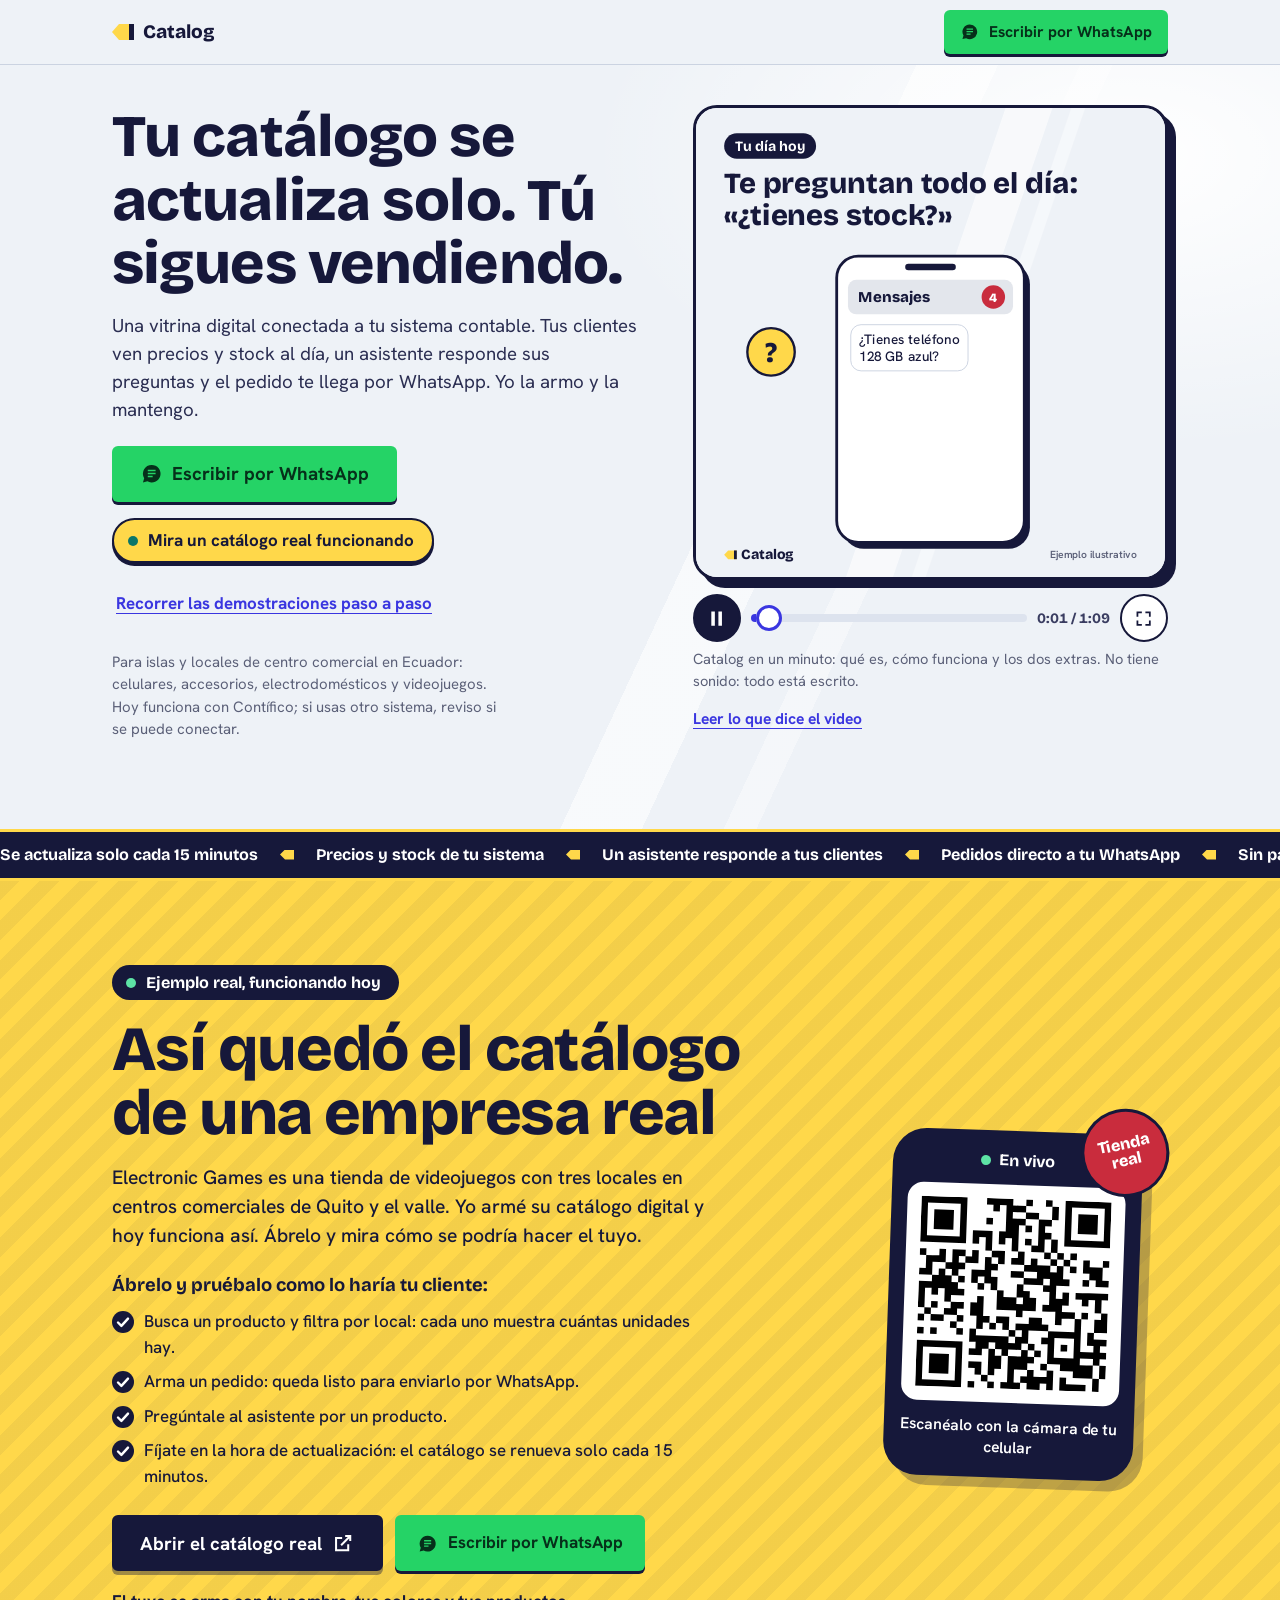
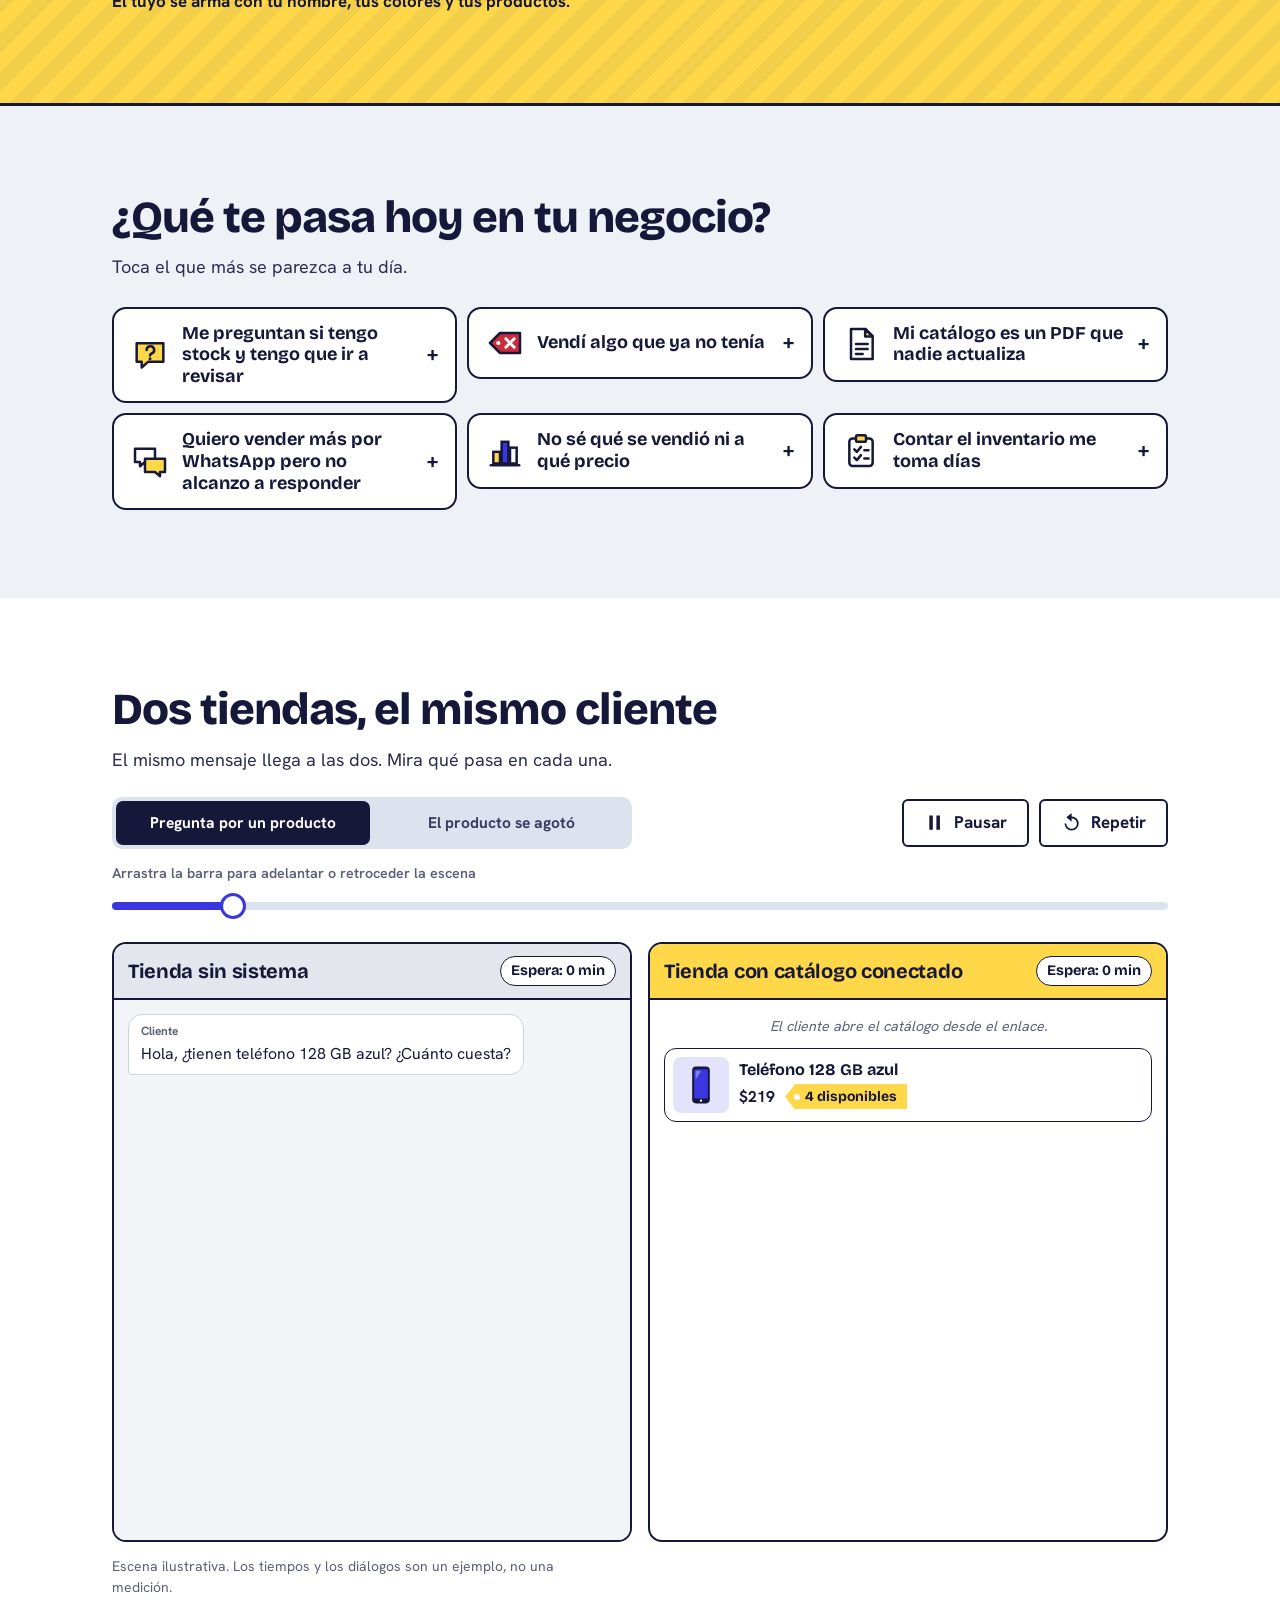
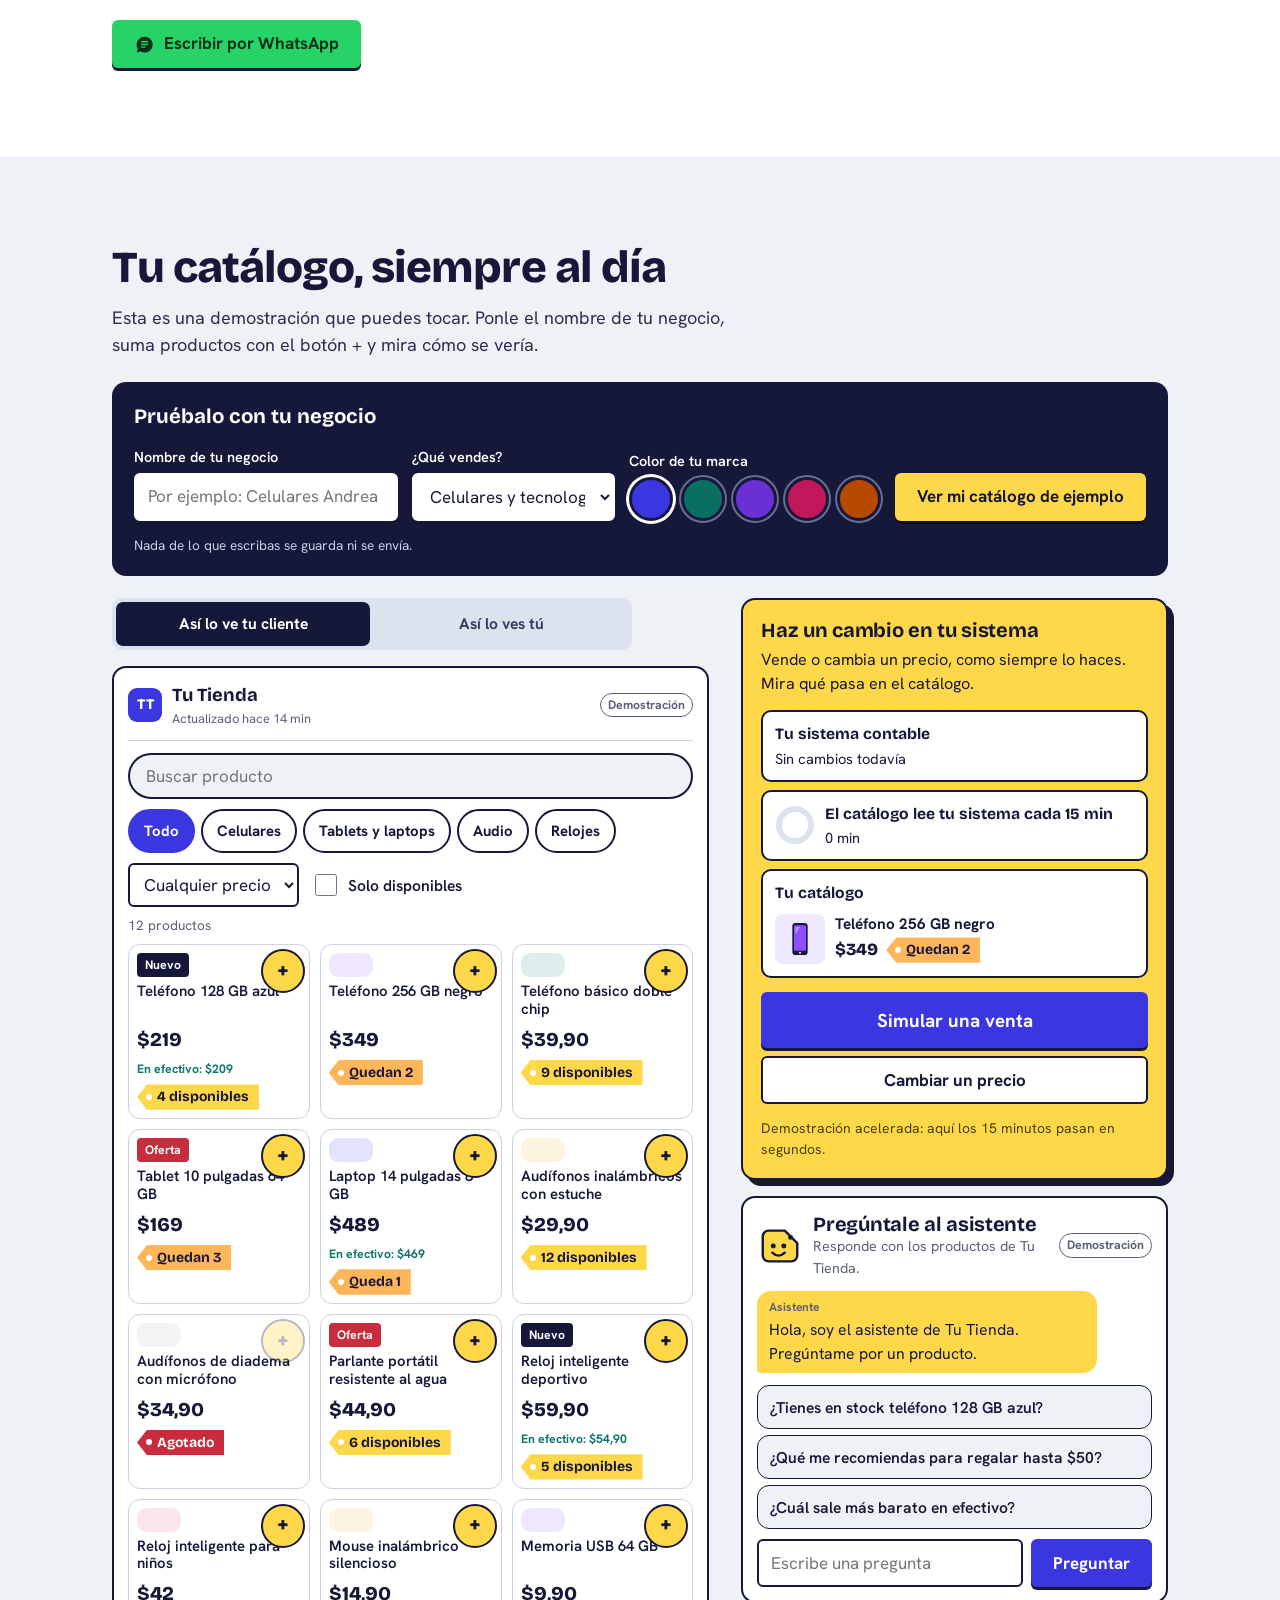
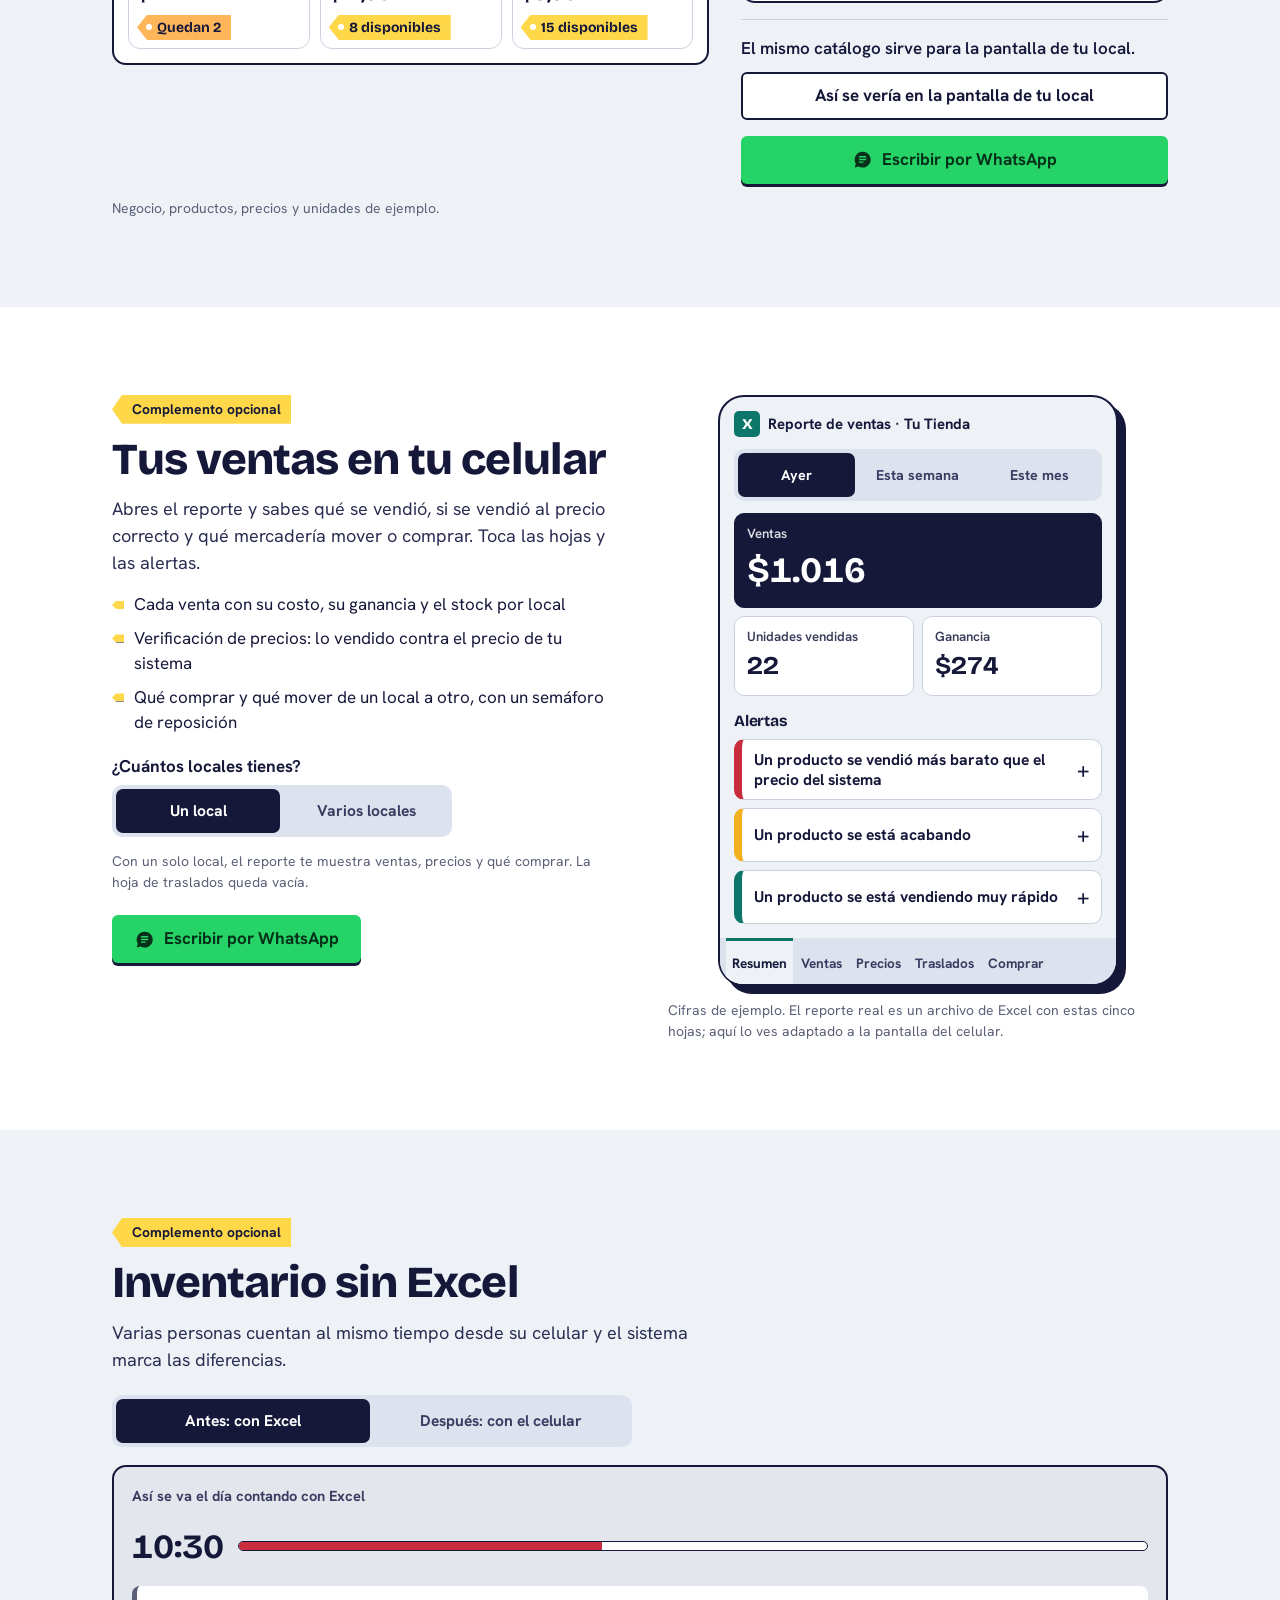
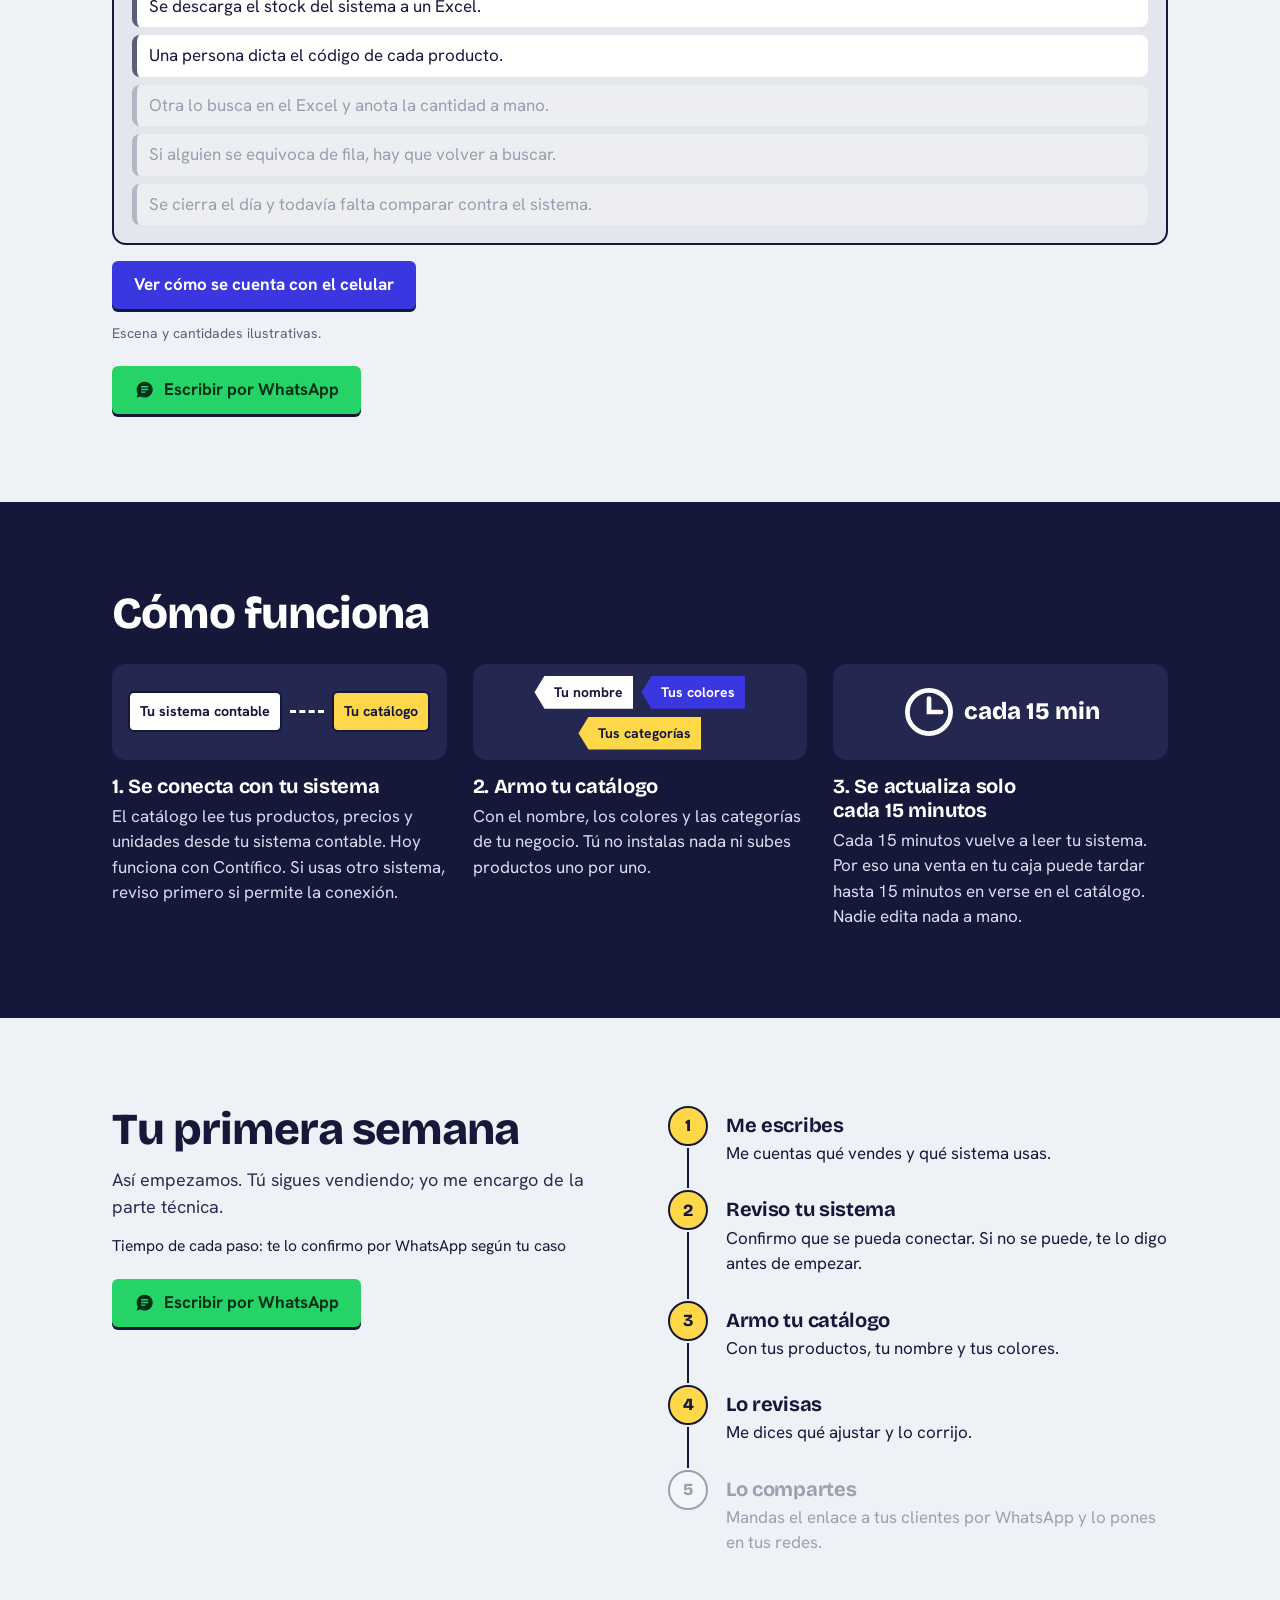
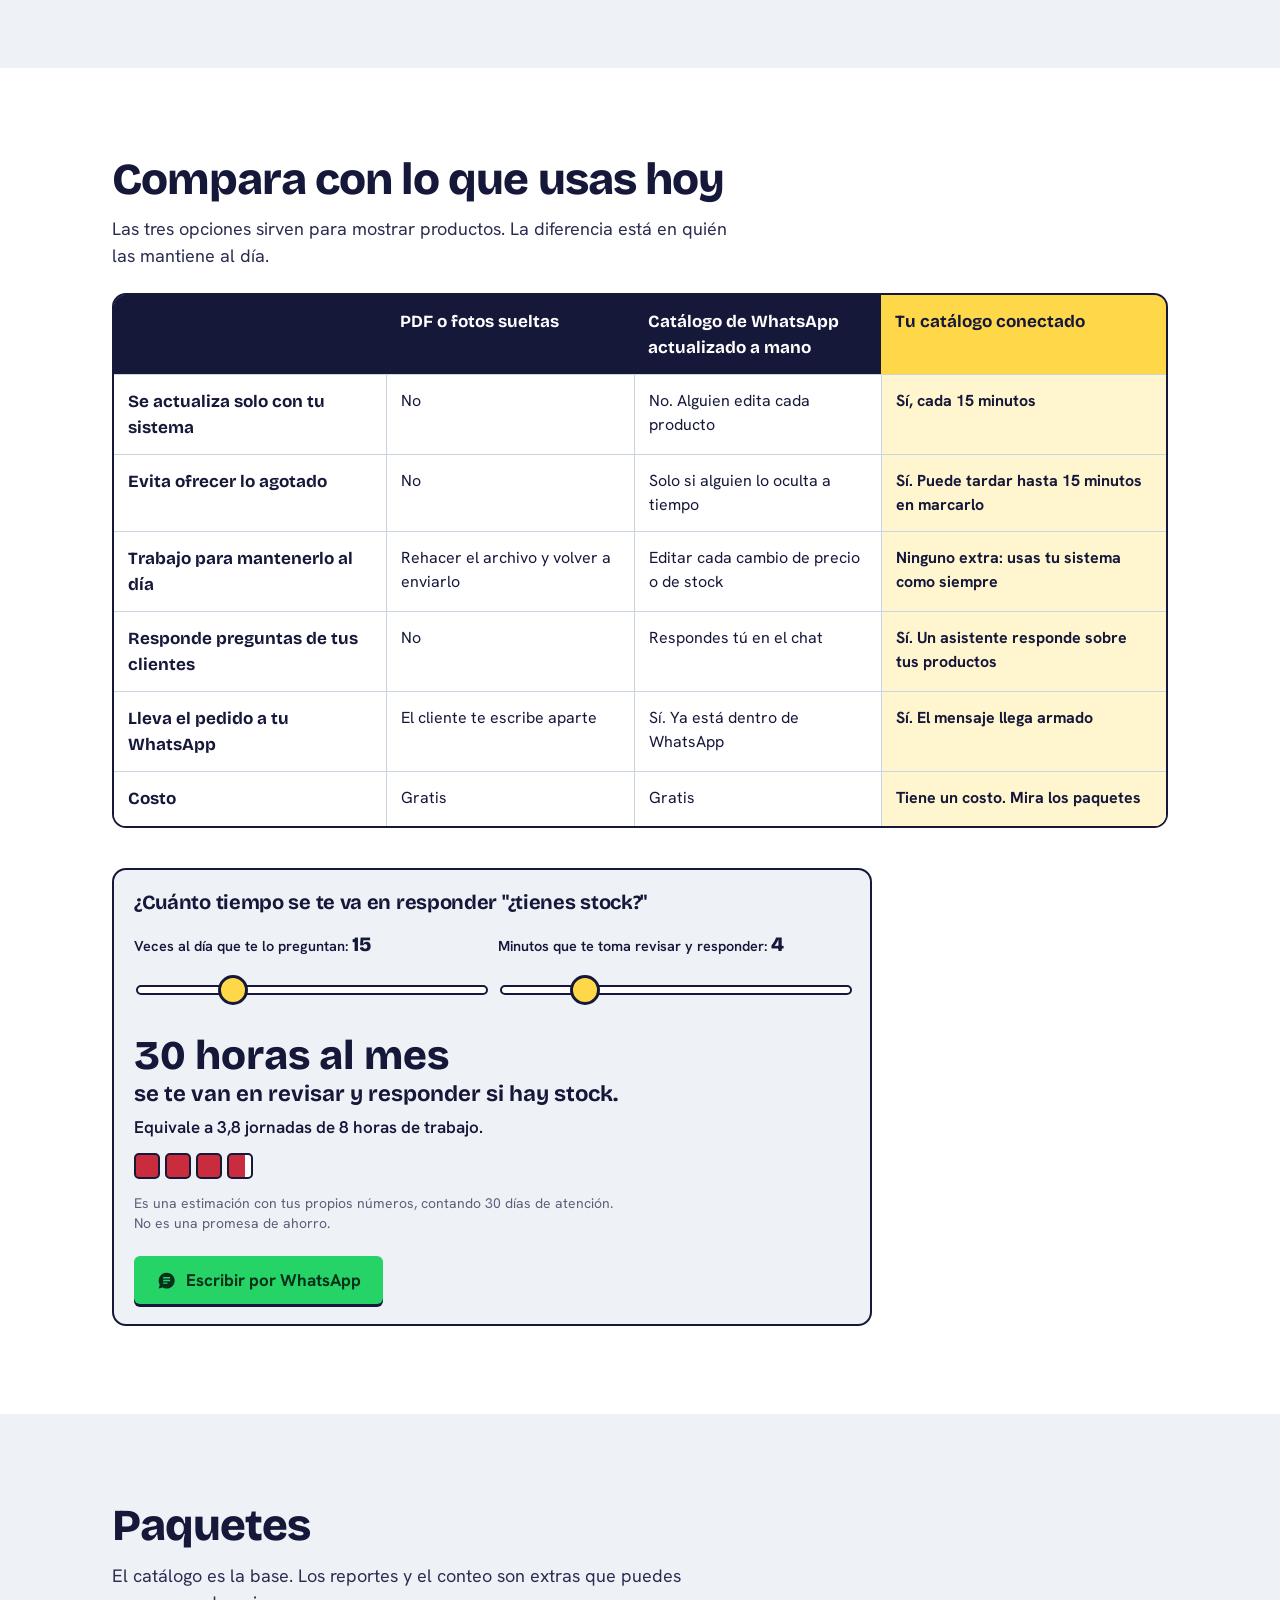
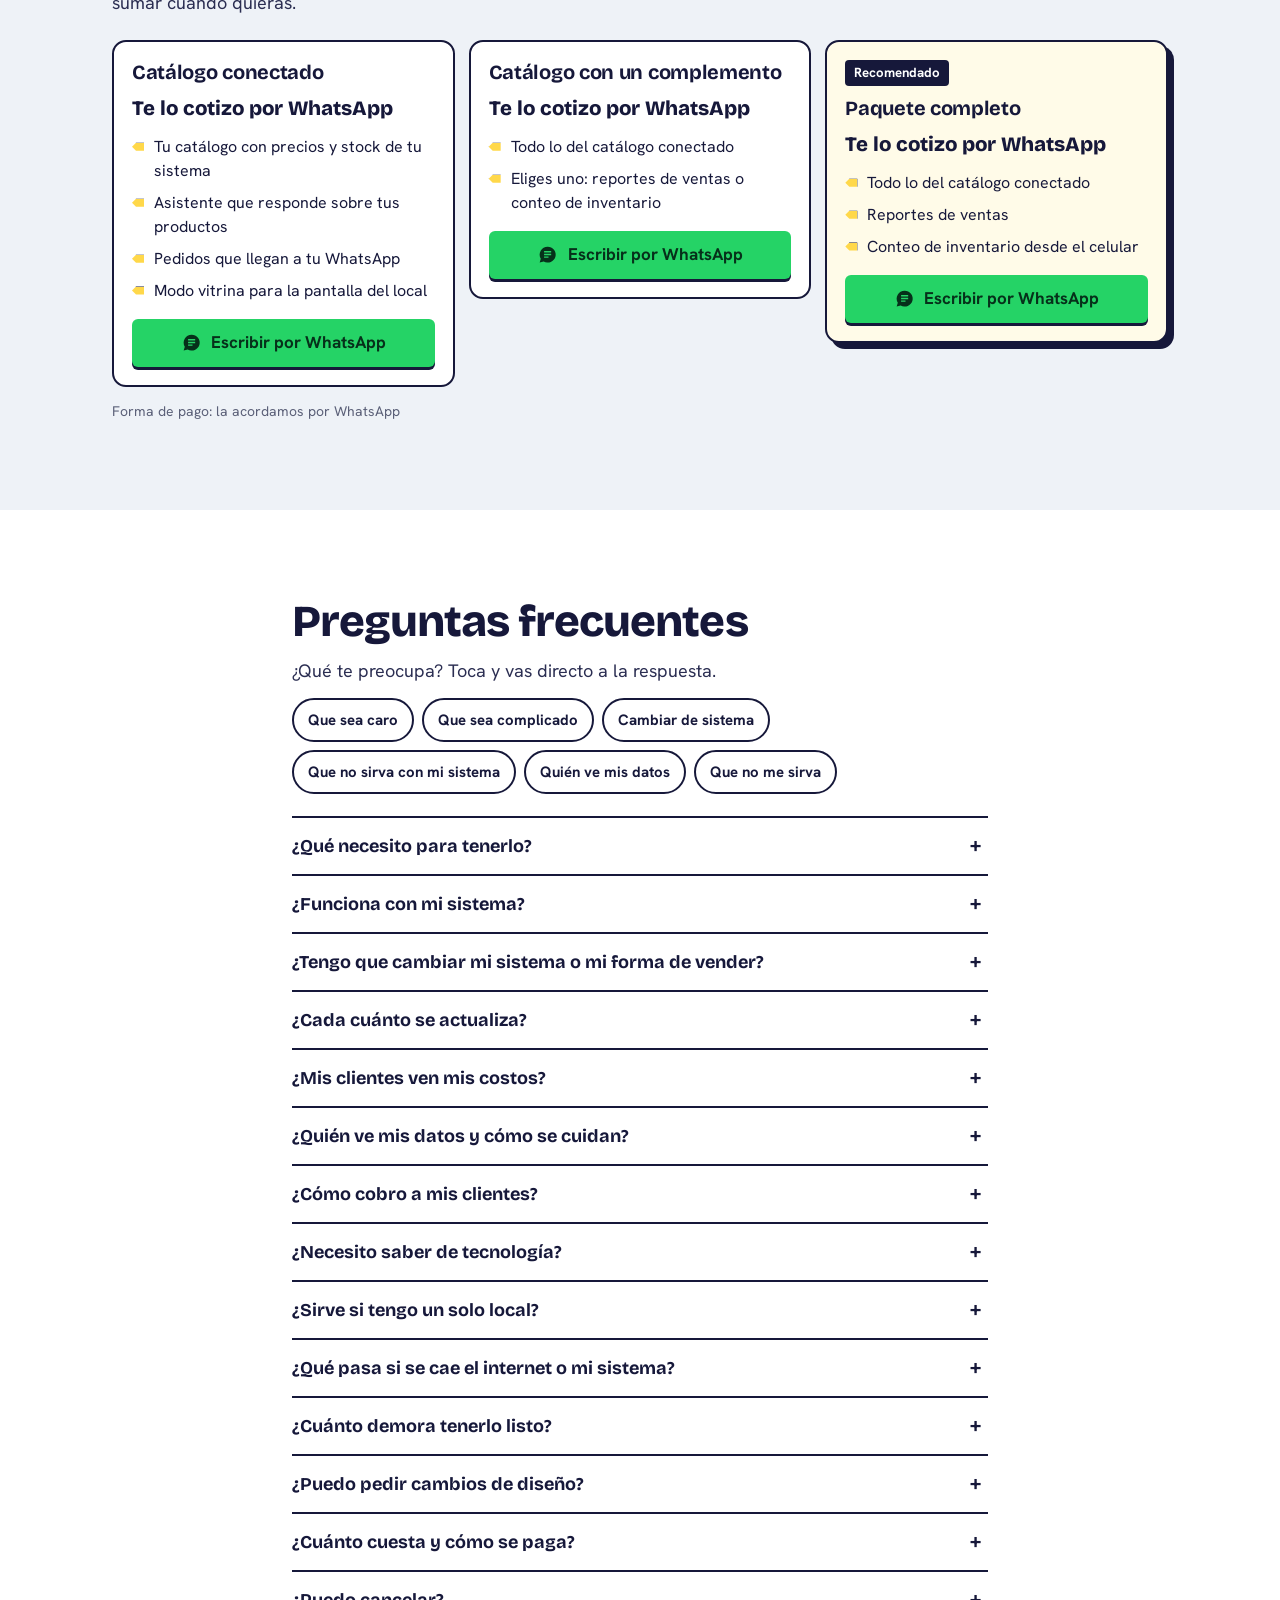
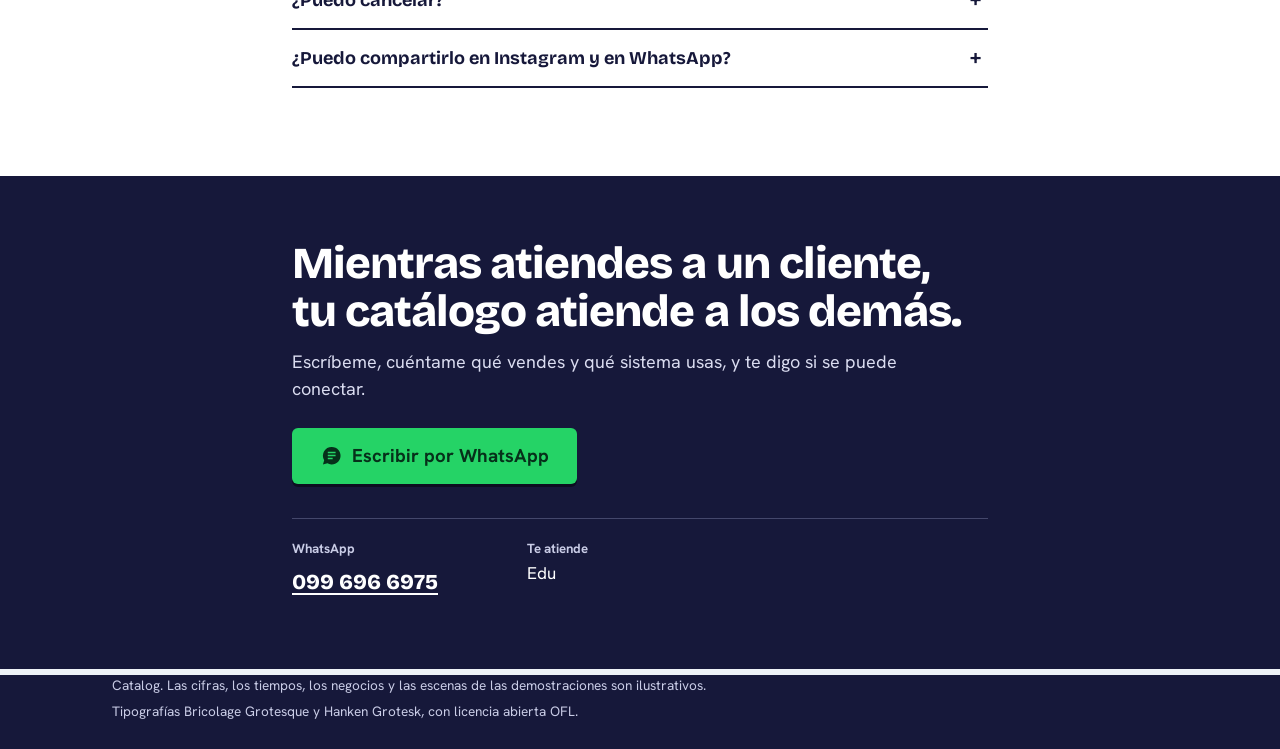
==== commit b173d48b: "Publica la página (2026-11-16 06:54)" ====
--- a/index.html
+++ b/index.html
@@ -56,24 +56,34 @@
       <p class="saludo" id="saludo" hidden></p>
       <h1>Tu catálogo se actualiza solo. Tú sigues vendiendo.</h1>
       <p class="apoyo">Una vitrina digital conectada a tu sistema contable. Tus clientes ven precios y stock al día, un asistente responde sus preguntas y el pedido te llega por WhatsApp. Yo la armo y la mantengo.</p>
-      <div class="portada-acc">
-        <a class="btn btn-wa btn-gr" data-wa="portada" href="#cierre"><svg class="ico" aria-hidden="true"><use href="#i-chat"/></svg>Escribir por WhatsApp</a>
-        <button type="button" class="enlace" id="iniciarTour">Ver cómo funciona en un minuto</button>
-        <a class="enlace" id="verEjemplo" href="#ejemplo-real" hidden>Mira un catálogo real funcionando</a>
-      </div>
-    </div>
-
-    <div class="portada-vis" id="heroVis" role="group" aria-label="Demostración: registra una venta en la caja y mira cómo baja el stock del catálogo sin que nadie lo edite">
-      <div class="h-caja" id="heroCaja">
-        <div class="h-caja-txt"><span class="h-caja-t">Caja de tu local</span><span class="h-caja-v" id="heroCajaV">Vendiste 1 unidad</span></div>
-        <button type="button" class="h-vender" id="heroVender" disabled>Vender otra</button>
-      </div>
-      <div class="h-linea" aria-hidden="true"><i></i></div>
-      <div class="h-cel">
-        <div class="h-cel-bar"><span class="h-logo" id="heroLogo">TT</span><span id="heroNombre">Tu Tienda</span><span class="h-al" id="heroAl">Actualizado hace 14 min</span></div>
-        <div class="h-prods" id="heroProds"></div>
-      </div>
-      <p class="h-pie" id="heroPie" role="status">Nadie editó el catálogo. Toca «Vender otra» y míralo bajar.</p>
+    </div>
+
+    <!-- Video explicativo: se dibuja con código (assets/js/video.js) -->
+    <figure class="video" id="video" aria-labelledby="videoT">
+      <div class="video-marco" id="vidMarco">
+        <canvas id="vidCanvas" width="1000" height="1000" role="img" aria-label="Video explicativo de Catalog. Debajo puedes leer lo que dice."></canvas>
+        <button type="button" class="video-grande" id="vidGrande"><span class="video-grande-i" aria-hidden="true"><svg class="ico"><use href="#i-play"/></svg></span><span id="vidGrandeTxt">Ver el video (1 min)</span></button>
+        <div class="video-fin" id="vidFin" hidden>
+          <p class="video-fin-t">¿Lo armamos para tu tienda?</p>
+          <a class="btn btn-wa" data-wa="video" href="#cierre"><svg class="ico" aria-hidden="true"><use href="#i-chat"/></svg>Escribir por WhatsApp</a>
+          <button type="button" class="btn btn-sec" id="vidOtra"><svg class="ico" aria-hidden="true"><use href="#i-repetir"/></svg>Ver de nuevo</button>
+        </div>
+      </div>
+      <div class="video-ctrl">
+        <button type="button" class="video-b" id="vidBtn" aria-label="Reproducir el video"><svg class="ico" aria-hidden="true"><use href="#i-play"/></svg></button>
+        <input type="range" class="esc-seek video-seek" id="vidSeek" min="0" max="695" step="1" value="0" aria-label="Avance del video">
+        <span class="video-t" id="vidT">0:00 / 1:09</span>
+        <button type="button" class="video-b" id="vidFull" aria-label="Ver el video en pantalla completa" hidden><svg class="ico" viewBox="0 0 24 24" aria-hidden="true" focusable="false"><path d="M4 4h6v2H6v4H4zm10 0h6v6h-2V6h-4zM4 14h2v4h4v2H4zm14 0h2v6h-6v-2h4z" fill="currentColor"/></svg></button>
+      </div>
+      <figcaption class="video-cap" id="videoT">Catalog en un minuto: qué es, cómo funciona y los dos extras. No tiene sonido: todo está escrito.</figcaption>
+      <details class="video-txt"><summary>Leer lo que dice el video</summary><ol id="vidTexto"></ol></details>
+      <p class="oculto" id="vidVivo" aria-live="polite"></p>
+    </figure>
+
+    <div class="portada-acc">
+      <a class="btn btn-wa btn-gr" data-wa="portada" href="#cierre"><svg class="ico" aria-hidden="true"><use href="#i-chat"/></svg>Escribir por WhatsApp</a>
+      <a class="enlace" id="verEjemplo" href="#ejemplo-real" hidden>Mira un catálogo real funcionando</a>
+      <button type="button" class="enlace" id="iniciarTour">Recorrer las demostraciones paso a paso</button>
     </div>
 
     <p class="paraquien">Para islas y locales de centro comercial en Ecuador: celulares, accesorios, electrodomésticos y videojuegos. Hoy funciona con Contífico; si usas otro sistema, reviso si se puede conectar.</p>
@@ -531,6 +541,7 @@
       <p class="nota nota-clara">Lo que probaste se agrega a tu mensaje, para que te responda sobre eso. Puedes borrarlo antes de enviar.</p>
     </div>
     <dl class="datos">
+      <div id="filaTel"><dt>WhatsApp</dt><dd><a class="tel" id="telVisible" data-wa="cierre" href="#cierre">099 696 6975</a></dd></div>
       <div><dt>Te atiende</dt><dd><span data-cfg="contacto.nombre"></span><span data-fila> · <span data-cfg="contacto.presentacion" data-alt=""></span></span></dd></div>
       <div data-fila><dt>Desde</dt><dd><span data-cfg="contacto.ciudad" data-alt=""></span></dd></div>
       <div data-fila><dt>Horario</dt><dd><span data-cfg="contacto.horario" data-alt=""></span></dd></div>
@@ -615,5 +626,6 @@
 <script src="assets/js/demos.js" defer></script>
 <script src="assets/js/reporte.js" defer></script>
 <script src="assets/js/extras.js" defer></script>
+<script src="assets/js/video.js" defer></script>
 </body>
 </html>
--- a/assets/css/estilos.css
+++ b/assets/css/estilos.css
@@ -851,3 +851,66 @@
 #verEjemplo:active{transform:translateY(3px);box-shadow:none}
 @media (prefers-reduced-motion:reduce){#verEjemplo::before{animation:none}}
 .portada-acc{row-gap:16px}
+
+
+/* =====================================================================
+   RONDA 5: video explicativo en la portada
+   ===================================================================== */
+.portada-in{grid-template-areas:"txt" "vid" "acc" "pq"}
+.portada-acc{grid-area:acc;margin-top:0}
+.video{grid-area:vid;margin:0;min-width:0;width:100%;max-width:520px;justify-self:center}
+.video-marco{position:relative;width:100%;aspect-ratio:1/1;border:3px solid var(--tinta);border-radius:24px;overflow:hidden;background:var(--vidrio);box-shadow:8px 8px 0 var(--tinta)}
+.video-marco canvas{display:block;width:100%;height:100%;cursor:pointer}
+.video-grande{position:absolute;left:50%;bottom:20px;transform:translateX(-50%);display:inline-flex;align-items:center;gap:12px;min-height:56px;padding:8px 22px 8px 9px;border-radius:99px;border:3px solid var(--tinta);background:var(--tinta);color:#fff;font-family:var(--tit);font-weight:800;font-size:1.04rem;white-space:nowrap;box-shadow:0 4px 0 rgba(22,24,58,.35)}
+.video-grande-i{width:40px;height:40px;border-radius:50%;background:var(--etiqueta);color:var(--tinta);display:grid;place-items:center;transition:transform .15s}
+.video-grande:hover .video-grande-i{transform:scale(1.08)}
+.video-grande:active{transform:translate(-50%,3px);box-shadow:none}
+.video-fin{position:absolute;inset:0;background:rgba(238,242,247,.95);display:flex;flex-direction:column;align-items:center;justify-content:center;gap:12px;padding:20px;text-align:center}
+.video-fin-t{font-family:var(--tit);font-weight:800;font-size:clamp(1.3rem,5.2vw,1.8rem);line-height:1.15;margin-bottom:4px}
+.video-fin .btn{margin-top:0;min-width:min(260px,100%)}
+.video-ctrl{display:flex;align-items:center;gap:10px;margin-top:14px}
+.video-b{flex:none;width:48px;height:48px;border-radius:50%;border:2px solid var(--tinta);background:#fff;color:var(--tinta);display:grid;place-items:center;padding:0}
+.video-b.en-curso{background:var(--tinta);color:#fff}
+.video-seek{flex:1;min-width:0;margin:0}
+.video-t{flex:none;font-family:var(--tit);font-weight:700;font-size:.85rem;color:#3A3D61;font-variant-numeric:tabular-nums}
+.video-cap{font-size:.86rem;color:var(--suave);margin-top:6px}
+.video-txt{margin-top:4px;font-size:.92rem}
+.video-txt summary{cursor:pointer;min-height:44px;display:flex;align-items:center;font-weight:700;color:var(--rotulo);text-decoration:underline;text-underline-offset:4px}
+.video-txt ol{display:grid;gap:6px;padding-left:22px;list-style:decimal;margin:4px 0 8px}
+.video-marco:fullscreen{border:0;border-radius:0;box-shadow:none;background:var(--tinta);display:grid;place-items:center}
+.video-marco:fullscreen canvas{width:min(100vw,100vh);height:min(100vw,100vh)}
+@media (min-width:760px){
+  .portada-in{grid-template-columns:minmax(0,1.05fr) minmax(0,.95fr);grid-template-areas:"txt vid" "acc vid" "pq vid";grid-template-rows:auto auto 1fr;column-gap:56px;row-gap:22px}
+  .portada-txt{align-self:end}
+  .video{align-self:center}
+}
+
+/* Número de WhatsApp visible en el cierre */
+.datos .tel{color:#fff;font-family:var(--tit);font-weight:800;font-size:1.25rem;text-underline-offset:4px;display:inline-flex;align-items:center;min-height:44px}
+
+/* La cabecera fija de escritorio no tapa el inicio de estas secciones al saltar a ellas */
+@media (min-width:760px){.real,.cierre{scroll-margin-top:70px}}
+
+/* =====================================================================
+   RONDA 5b: correcciones del barrido de tamaños
+   ===================================================================== */
+/* Tabletas en vertical y celulares horizontales: la portada va en una sola columna */
+@media (min-width:760px) and (max-width:959px){
+  .portada-in{grid-template-columns:minmax(0,1fr);grid-template-areas:"txt" "vid" "acc" "pq";grid-template-rows:auto;row-gap:26px}
+  .portada-txt{align-self:auto}
+  .video{max-width:560px}
+}
+/* En dos columnas el titular se ajusta al ancho de su columna */
+@media (min-width:960px){
+  h1{font-size:clamp(2.6rem,4.6vw,3.9rem)}
+}
+/* El sello "Tienda real" ya no queda cortado contra el borde */
+@media (min-width:760px){
+  .real-qr{padding:30px 30px 0 0}
+}
+/* Celulares muy angostos (320 px): el botón de la cabecera cabe en una línea */
+@media (max-width:359px){
+  .marca{font-size:1rem;gap:7px}
+  .cab .btn-ch{font-size:.76rem;padding:8px 9px;gap:5px}
+  .cab .btn-ch .ico{width:1.1em;height:1.1em}
+}
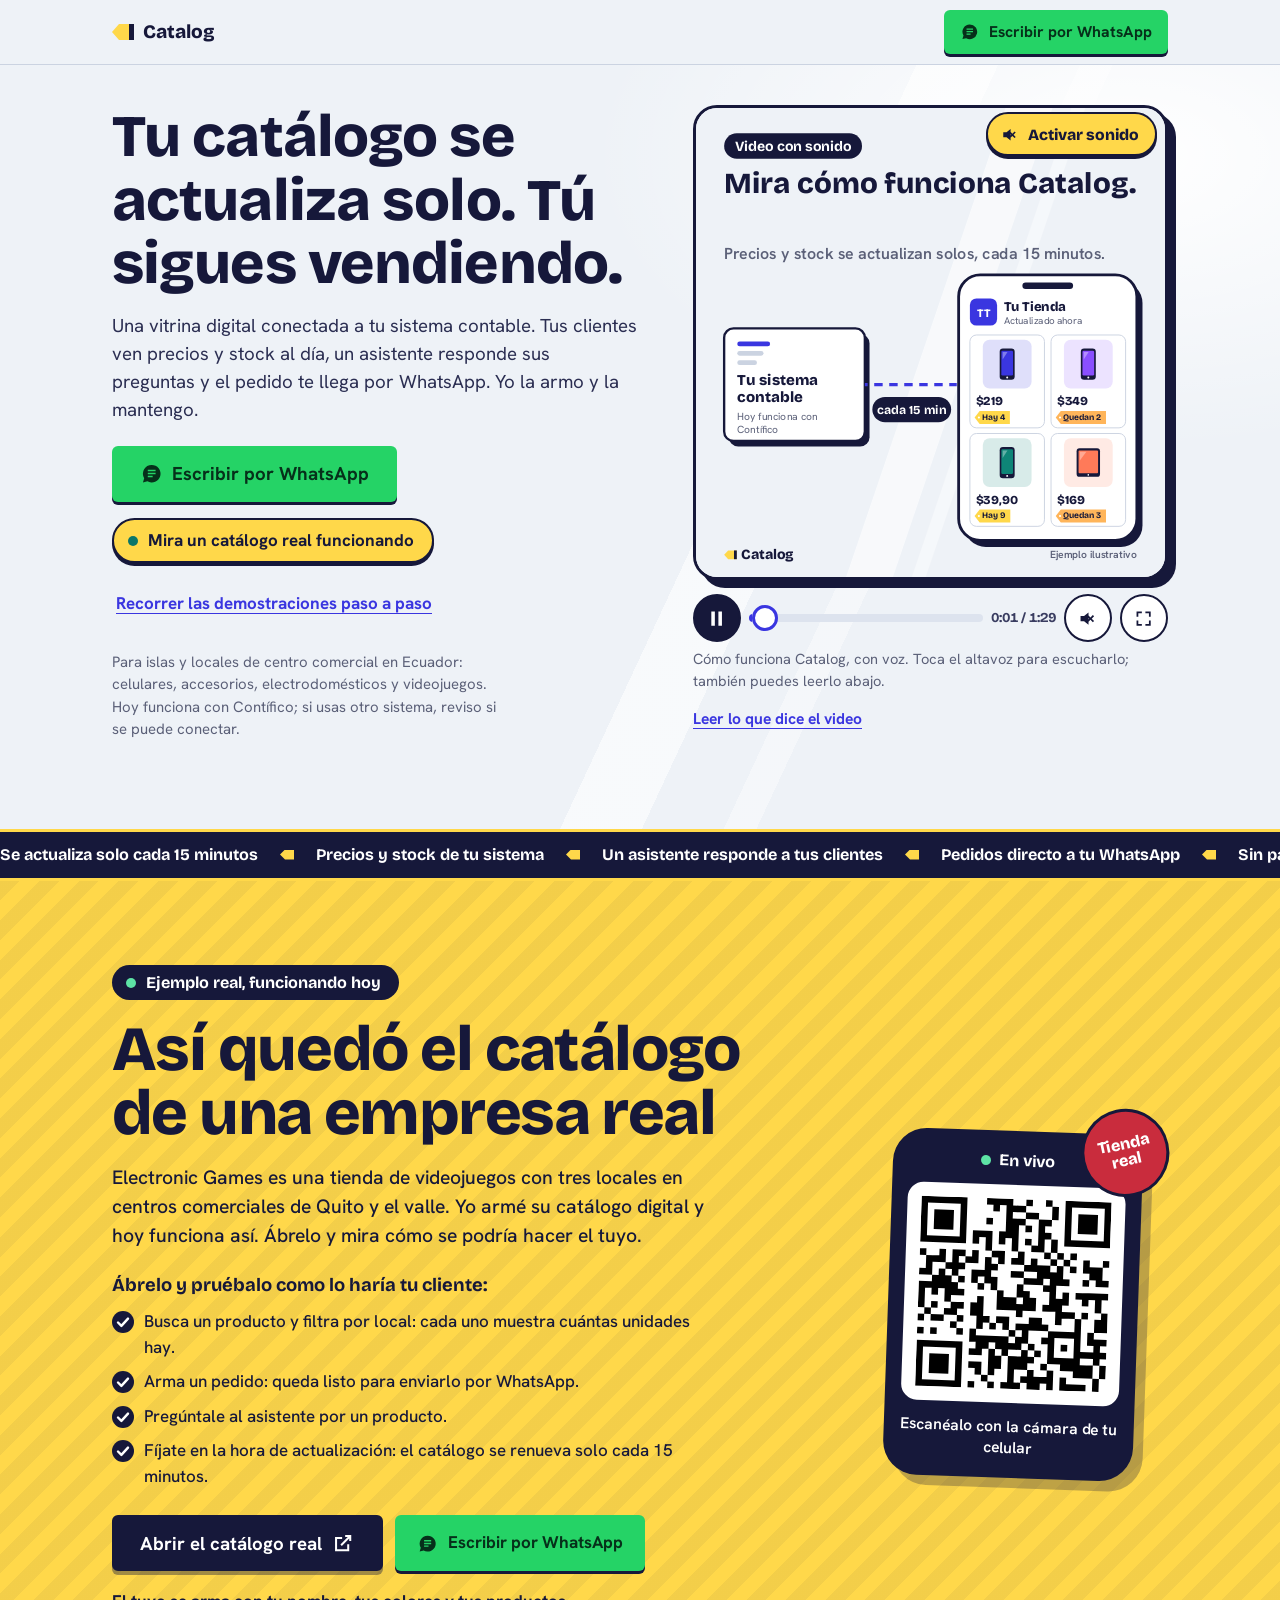
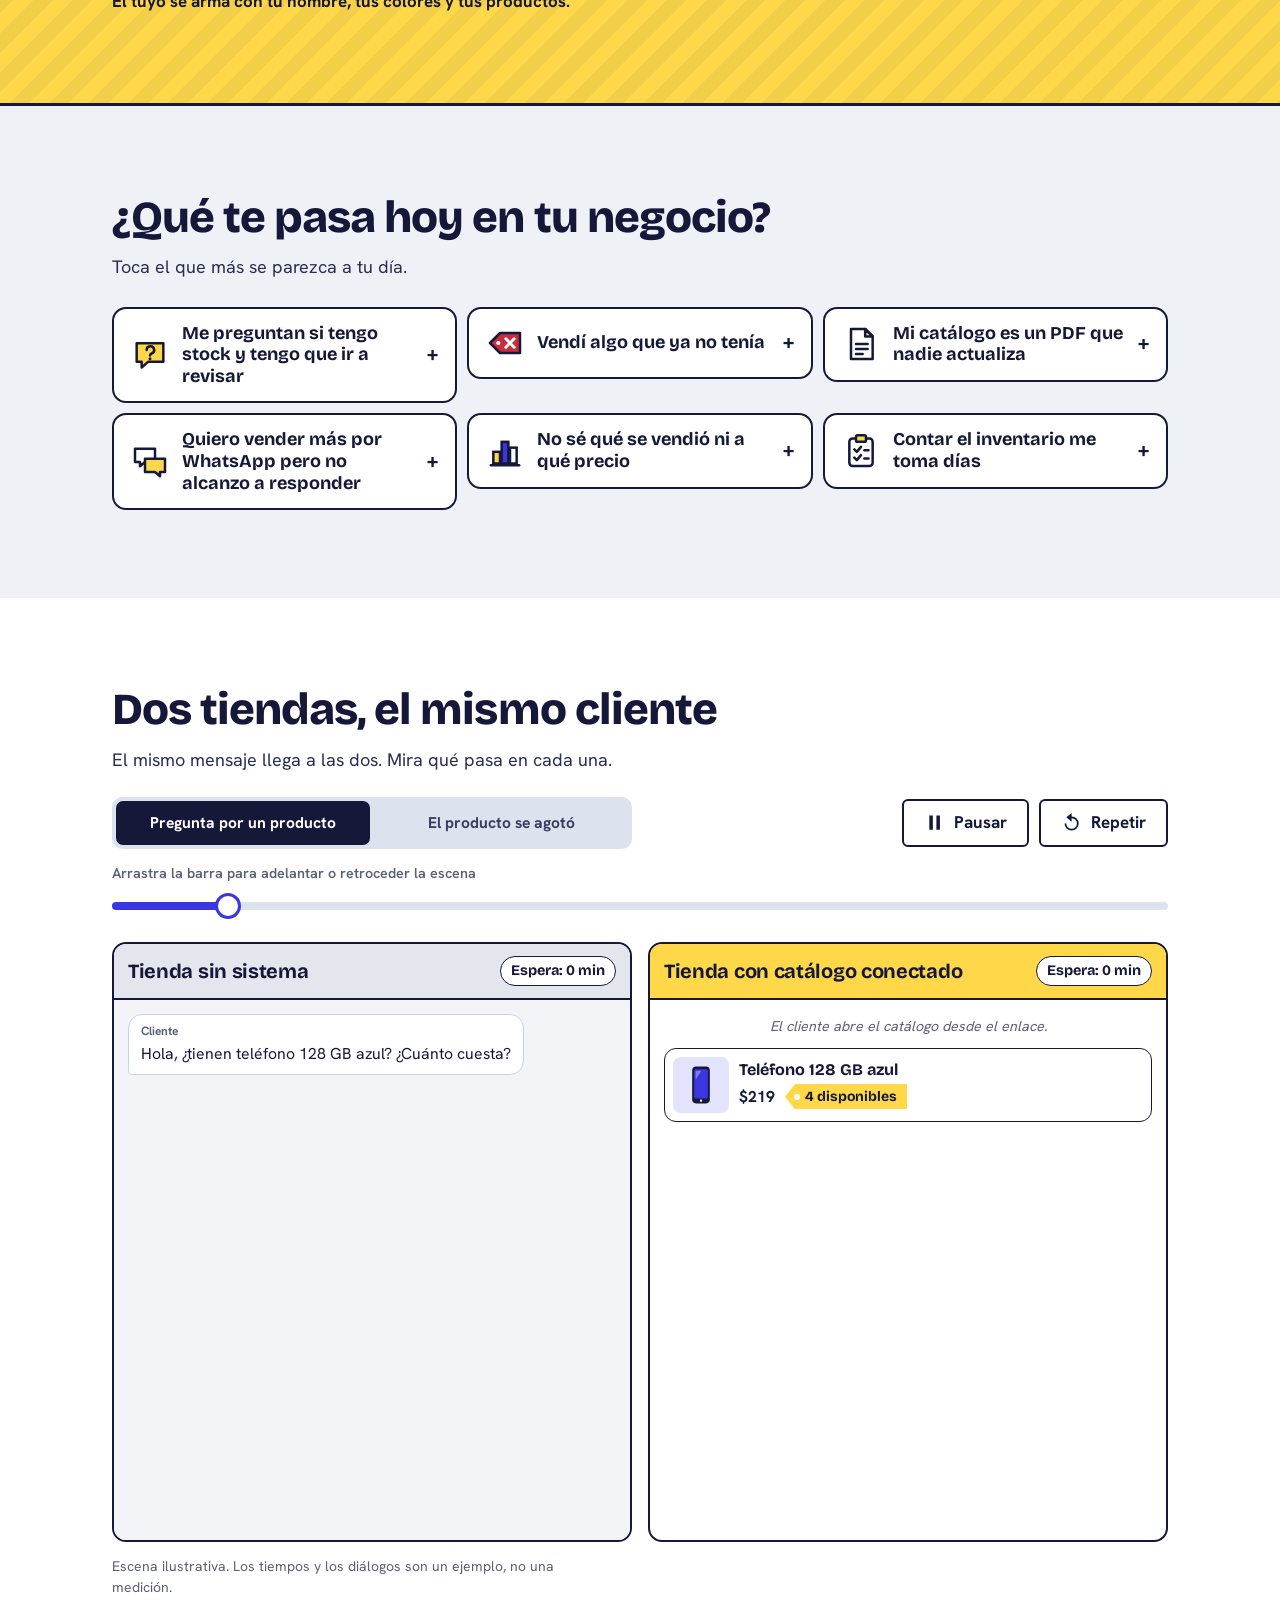
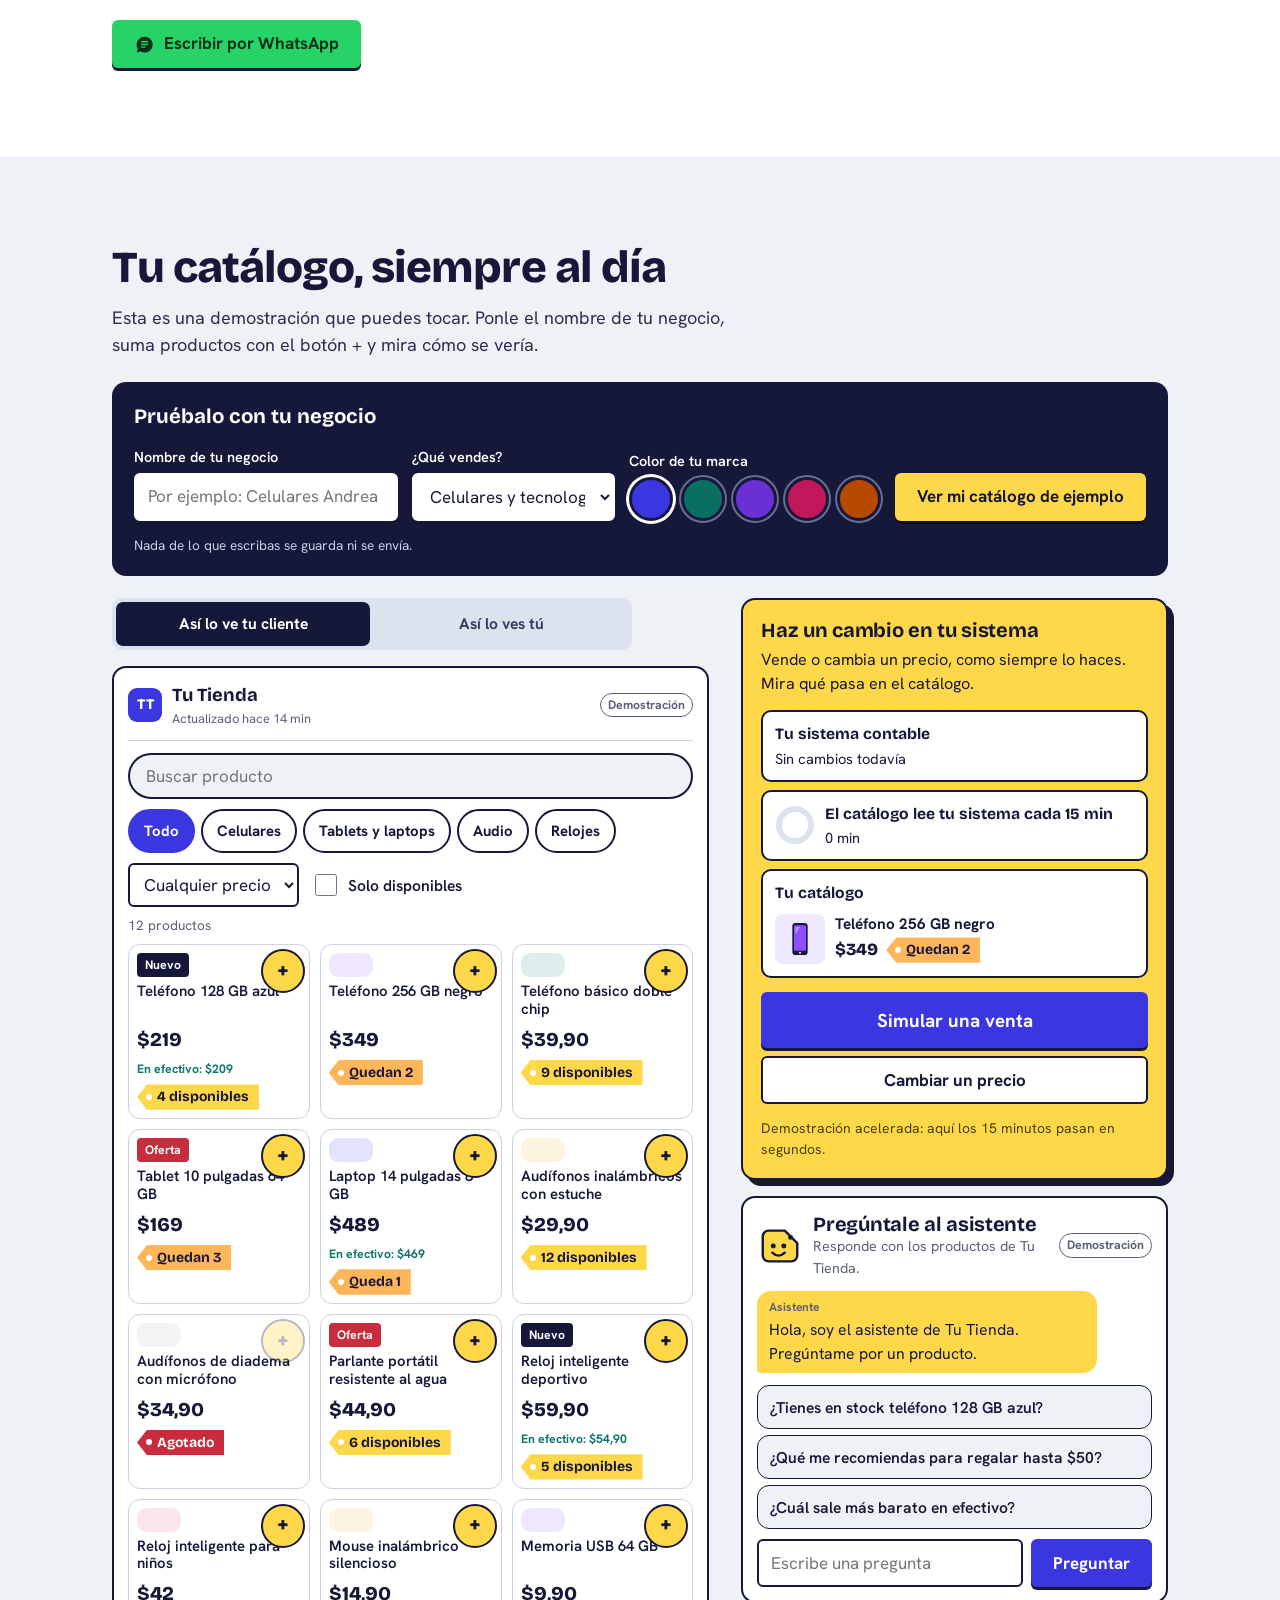
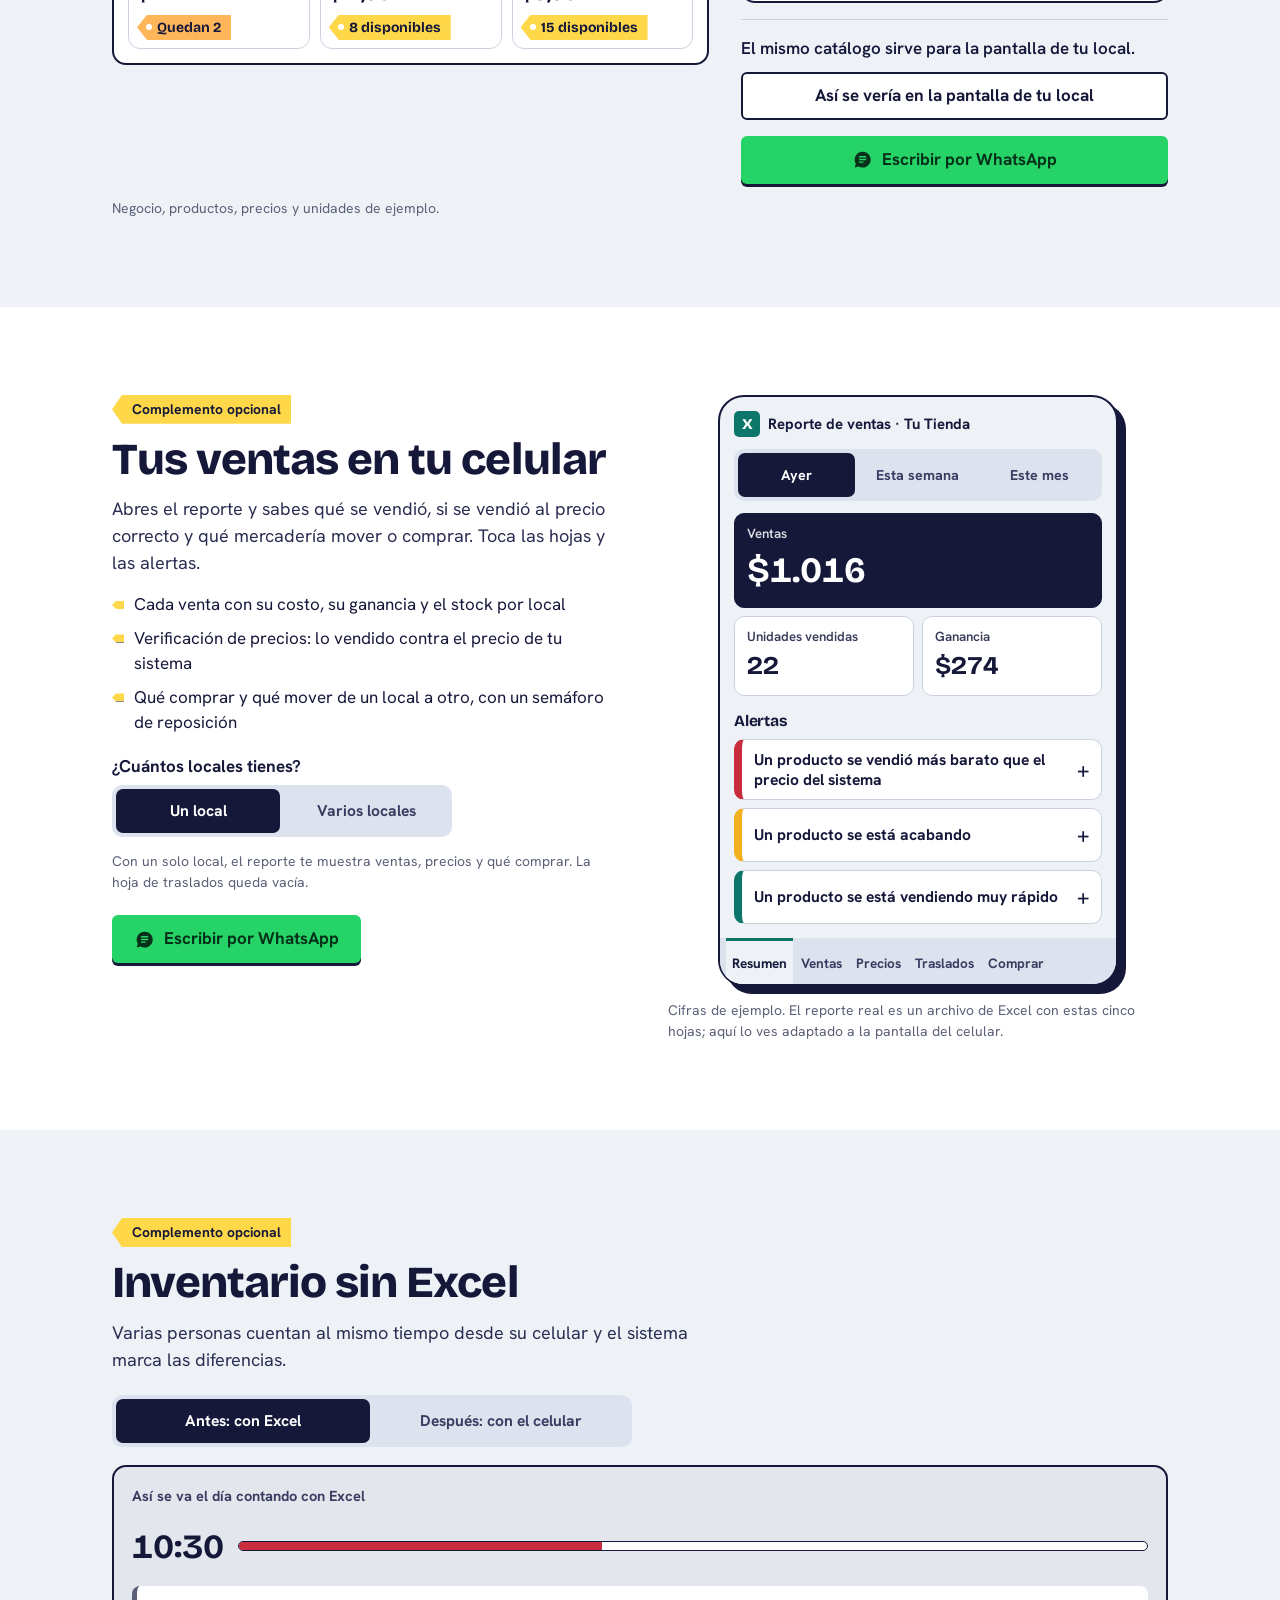
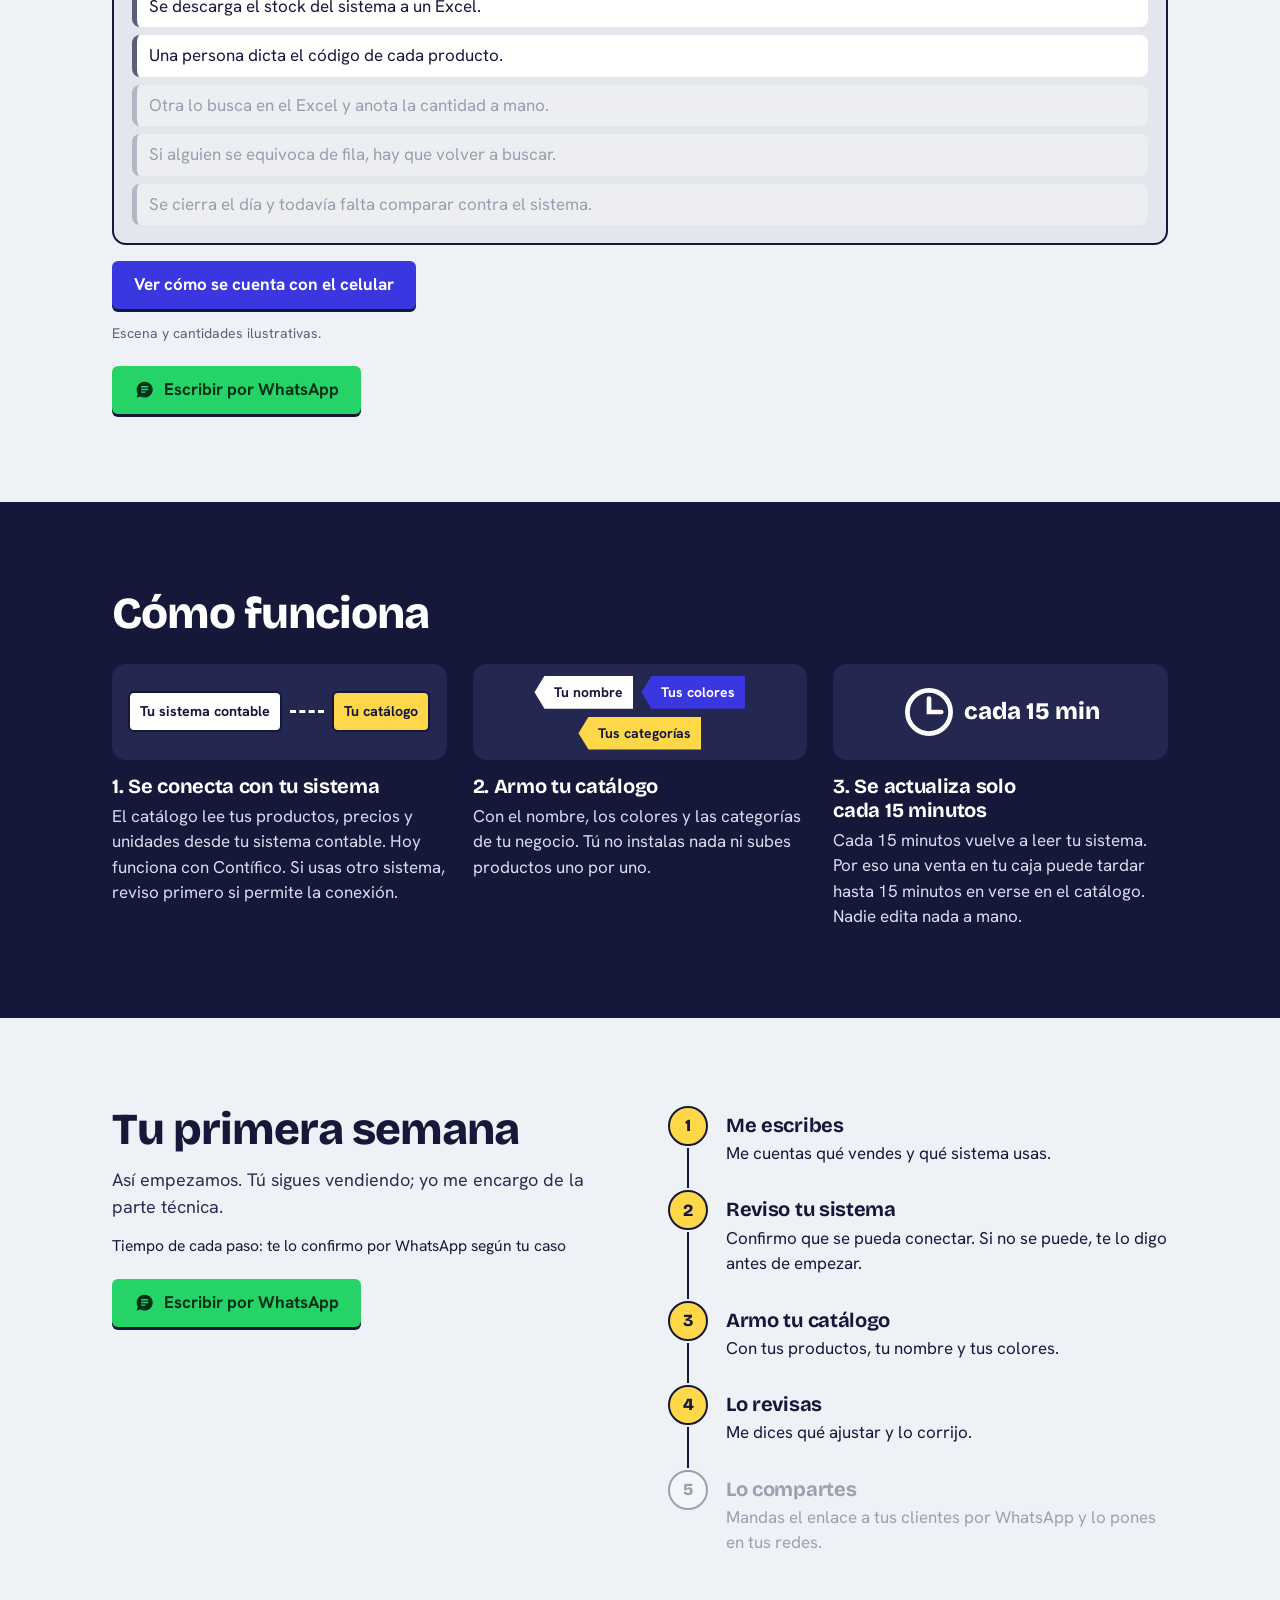
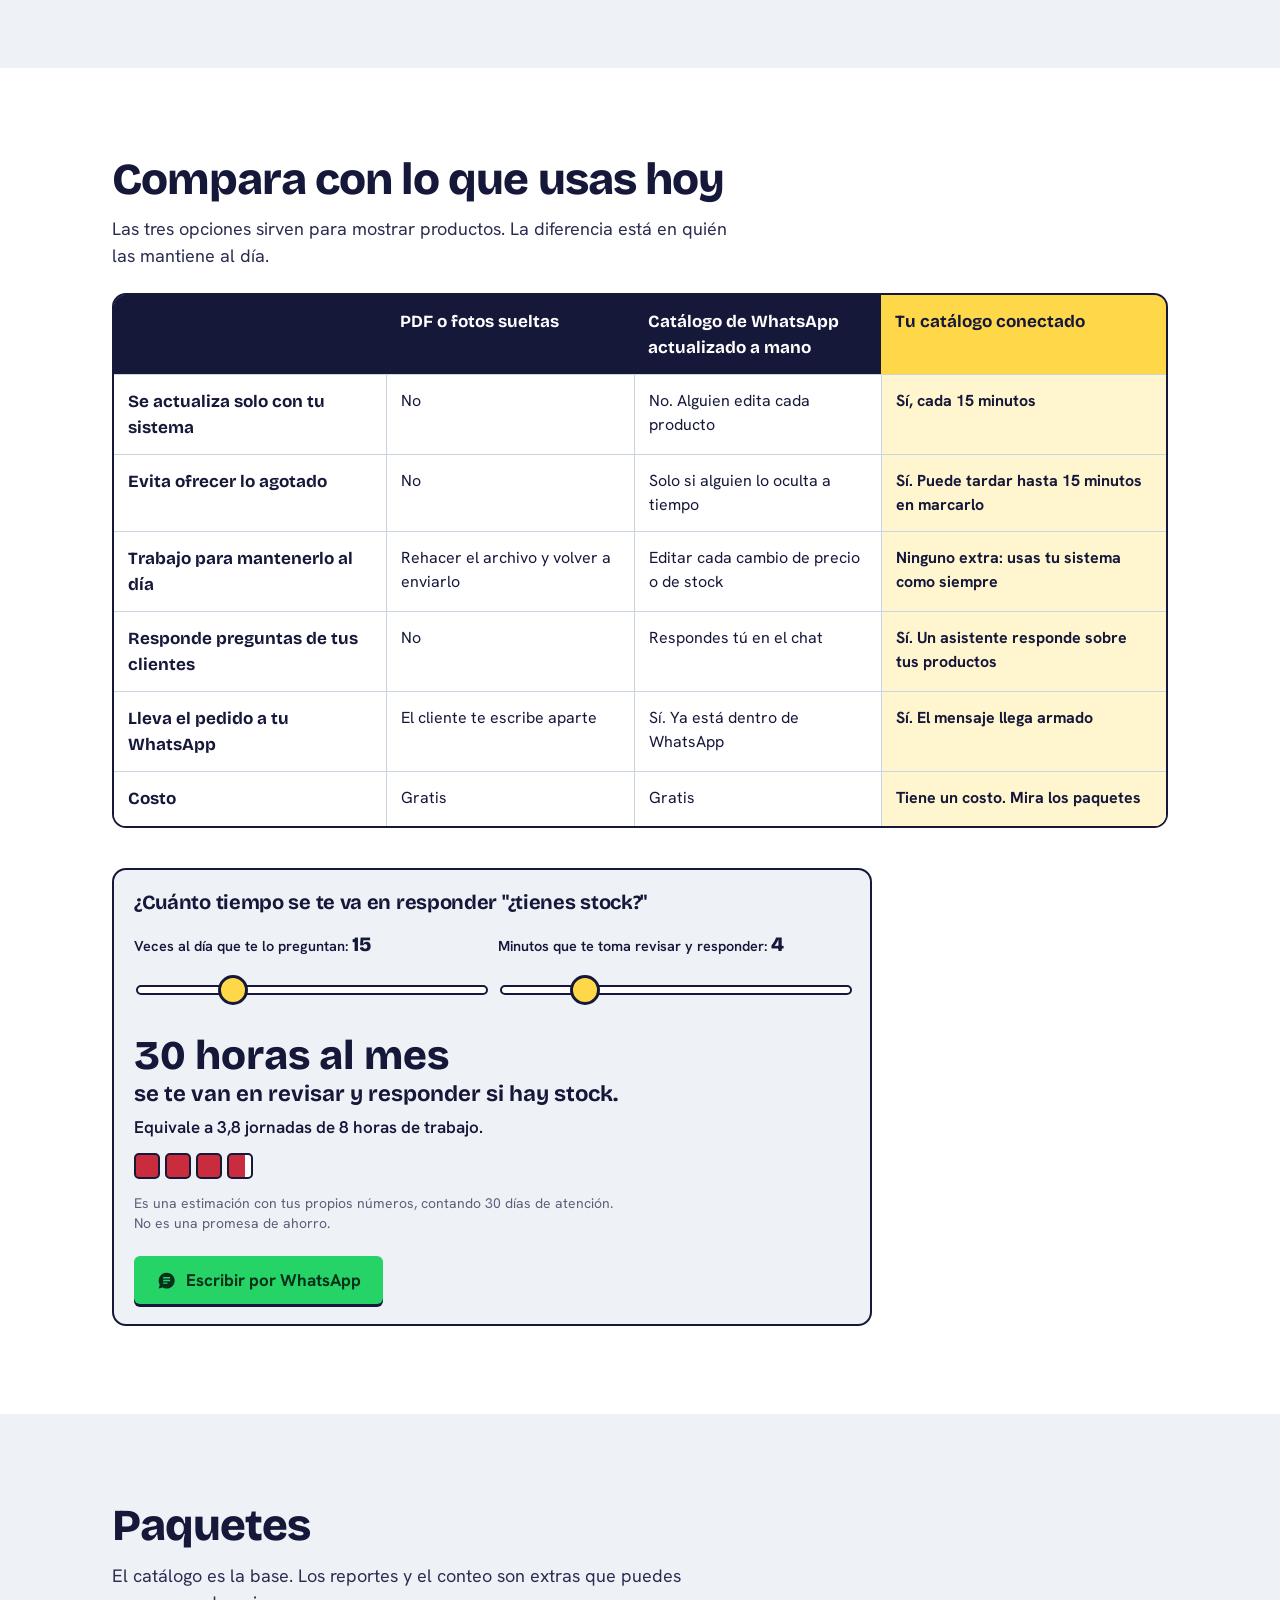
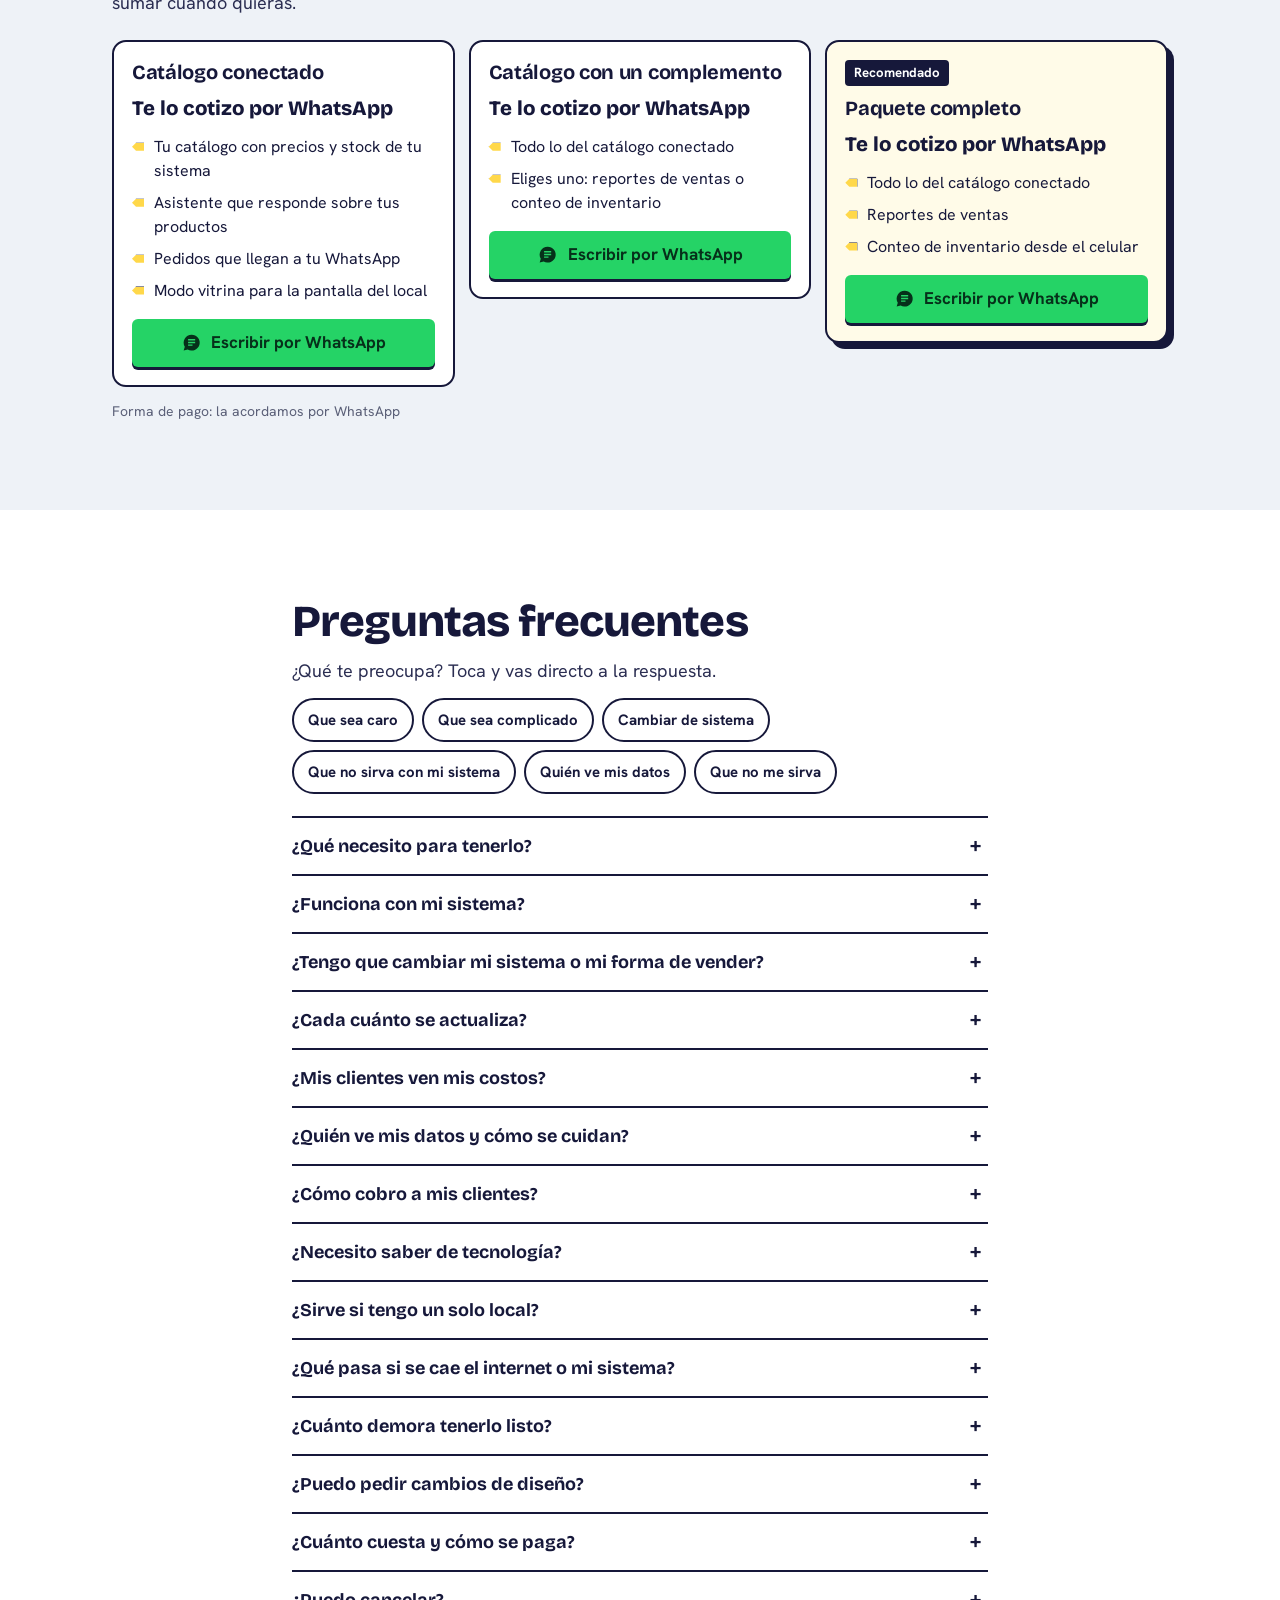
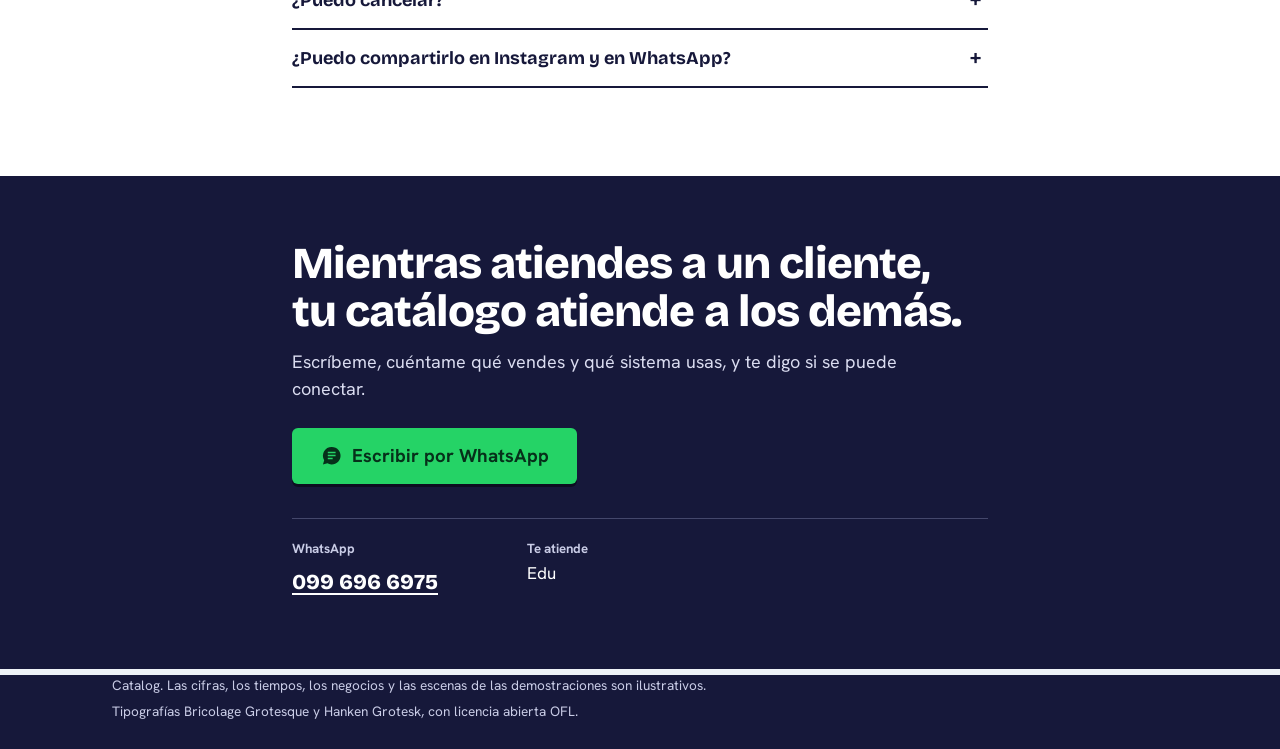
==== commit a500d432: "Publica la página (2026-11-16 13:43)" ====
--- a/index.html
+++ b/index.html
@@ -32,6 +32,8 @@
   <symbol id="i-play" viewBox="0 0 24 24"><path d="M7 4v16l13-8z" fill="currentColor"/></symbol>
   <symbol id="i-pausa" viewBox="0 0 24 24"><path d="M6 4h4v16H6zm8 0h4v16h-4z" fill="currentColor"/></symbol>
   <symbol id="i-repetir" viewBox="0 0 24 24"><path d="M12 5V1L6 6l6 5V7a6 6 0 1 1-6 6H4a8 8 0 1 0 8-8z" fill="currentColor"/></symbol>
+  <symbol id="i-sonido" viewBox="0 0 24 24"><path d="M4 9v6h4l5 4V5L8 9zm11.5 3a4.5 4.5 0 0 0-2.5-4v8a4.5 4.5 0 0 0 2.5-4zM13 3.2v2.1a7 7 0 0 1 0 13.4v2.1a9 9 0 0 0 0-17.6z" fill="currentColor"/></symbol>
+  <symbol id="i-mudo" viewBox="0 0 24 24"><path d="M4 9v6h4l5 4V5L8 9zm12.6 3 2.7-2.7-1.4-1.4-2.7 2.7-2.7-2.7-1.4 1.4 2.7 2.7-2.7 2.7 1.4 1.4 2.7-2.7 2.7 2.7 1.4-1.4z" fill="currentColor"/></symbol>
   <symbol id="i-cerrar" viewBox="0 0 24 24"><path d="M5 6.4 6.4 5 12 10.6 17.6 5 19 6.4 13.4 12l5.6 5.6-1.4 1.4-5.6-5.6L6.4 19 5 17.6 10.6 12z" fill="currentColor"/></symbol>
 </svg>
 
@@ -61,8 +63,9 @@
     <!-- Video explicativo: se dibuja con código (assets/js/video.js) -->
     <figure class="video" id="video" aria-labelledby="videoT">
       <div class="video-marco" id="vidMarco">
-        <canvas id="vidCanvas" width="1000" height="1000" role="img" aria-label="Video explicativo de Catalog. Debajo puedes leer lo que dice."></canvas>
-        <button type="button" class="video-grande" id="vidGrande"><span class="video-grande-i" aria-hidden="true"><svg class="ico"><use href="#i-play"/></svg></span><span id="vidGrandeTxt">Ver el video (1 min)</span></button>
+        <canvas id="vidCanvas" width="1000" height="1000" role="img" aria-label="Video explicativo de Catalog, con narración. Debajo puedes leer lo que dice."></canvas>
+        <button type="button" class="video-pill" id="vidPill" hidden><svg class="ico" aria-hidden="true"><use href="#i-mudo"/></svg>Activar sonido</button>
+        <button type="button" class="video-grande" id="vidGrande"><span class="video-grande-i" aria-hidden="true"><svg class="ico"><use href="#i-play"/></svg></span><span id="vidGrandeTxt">Ver el video con sonido</span></button>
         <div class="video-fin" id="vidFin" hidden>
           <p class="video-fin-t">¿Lo armamos para tu tienda?</p>
           <a class="btn btn-wa" data-wa="video" href="#cierre"><svg class="ico" aria-hidden="true"><use href="#i-chat"/></svg>Escribir por WhatsApp</a>
@@ -71,13 +74,15 @@
       </div>
       <div class="video-ctrl">
         <button type="button" class="video-b" id="vidBtn" aria-label="Reproducir el video"><svg class="ico" aria-hidden="true"><use href="#i-play"/></svg></button>
-        <input type="range" class="esc-seek video-seek" id="vidSeek" min="0" max="695" step="1" value="0" aria-label="Avance del video">
-        <span class="video-t" id="vidT">0:00 / 1:09</span>
+        <input type="range" class="esc-seek video-seek" id="vidSeek" min="0" max="894" step="1" value="0" aria-label="Avance del video">
+        <span class="video-t" id="vidT">0:00 / 1:29</span>
+        <button type="button" class="video-b" id="vidSonido" aria-pressed="false" aria-label="Activar el sonido del video" hidden><svg class="ico" aria-hidden="true"><use href="#i-mudo"/></svg></button>
         <button type="button" class="video-b" id="vidFull" aria-label="Ver el video en pantalla completa" hidden><svg class="ico" viewBox="0 0 24 24" aria-hidden="true" focusable="false"><path d="M4 4h6v2H6v4H4zm10 0h6v6h-2V6h-4zM4 14h2v4h4v2H4zm14 0h2v6h-6v-2h4z" fill="currentColor"/></svg></button>
       </div>
-      <figcaption class="video-cap" id="videoT">Catalog en un minuto: qué es, cómo funciona y los dos extras. No tiene sonido: todo está escrito.</figcaption>
+      <figcaption class="video-cap" id="videoT">Cómo funciona Catalog, con voz. Toca el altavoz para escucharlo; también puedes leerlo abajo.</figcaption>
       <details class="video-txt"><summary>Leer lo que dice el video</summary><ol id="vidTexto"></ol></details>
       <p class="oculto" id="vidVivo" aria-live="polite"></p>
+      <audio id="vidAudio" preload="none" src="assets/audio/catalog-audio.m4a"></audio>
     </figure>
 
     <div class="portada-acc">
@@ -626,6 +631,7 @@
 <script src="assets/js/demos.js" defer></script>
 <script src="assets/js/reporte.js" defer></script>
 <script src="assets/js/extras.js" defer></script>
+<script src="assets/js/video-tiempos.js" defer></script>
 <script src="assets/js/video.js" defer></script>
 </body>
 </html>
--- a/assets/css/estilos.css
+++ b/assets/css/estilos.css
@@ -843,14 +843,14 @@
 
 @media (max-width:559px){
   .real-acc .btn{flex:1 1 100%}
-}
+}
 
 /* El acceso al ejemplo real, en la portada, se ve como una etiqueta viva del mismo amarillo que la sección */
 #verEjemplo{gap:10px;background:var(--etiqueta);color:var(--tinta);text-decoration:none;border:2px solid var(--tinta);border-radius:99px;padding:8px 18px 8px 14px;min-height:44px;font-weight:700;box-shadow:0 3px 0 var(--tinta)}
 #verEjemplo::before{content:"";width:10px;height:10px;border-radius:50%;background:var(--sem-verde);flex:none;animation:pulso 1.8s infinite}
 #verEjemplo:active{transform:translateY(3px);box-shadow:none}
-@media (prefers-reduced-motion:reduce){#verEjemplo::before{animation:none}}
-.portada-acc{row-gap:16px}
+@media (prefers-reduced-motion:reduce){#verEjemplo::before{animation:none}}
+.portada-acc{row-gap:16px}
 
 
 /* =====================================================================
@@ -913,4 +913,15 @@
   .marca{font-size:1rem;gap:7px}
   .cab .btn-ch{font-size:.76rem;padding:8px 9px;gap:5px}
   .cab .btn-ch .ico{width:1.1em;height:1.1em}
-}
+}
+
+
+/* =====================================================================
+   RONDA 6: sonido del video
+   ===================================================================== */
+.video-pill{position:absolute;right:8px;top:4px;z-index:2;display:inline-flex;align-items:center;gap:8px;min-height:44px;padding:4px 16px 4px 12px;border-radius:99px;border:2px solid var(--tinta);background:var(--etiqueta);color:var(--tinta);font-family:var(--tit);font-weight:800;font-size:.92rem;box-shadow:0 3px 0 var(--tinta)}
+.video-pill:active{transform:translateY(3px);box-shadow:none}
+.video-b[aria-pressed="true"]{background:var(--tinta);color:#fff}
+.video-ctrl{gap:8px}
+.video-t{font-size:.8rem}
+@media (max-width:359px){.video-t{display:none}}
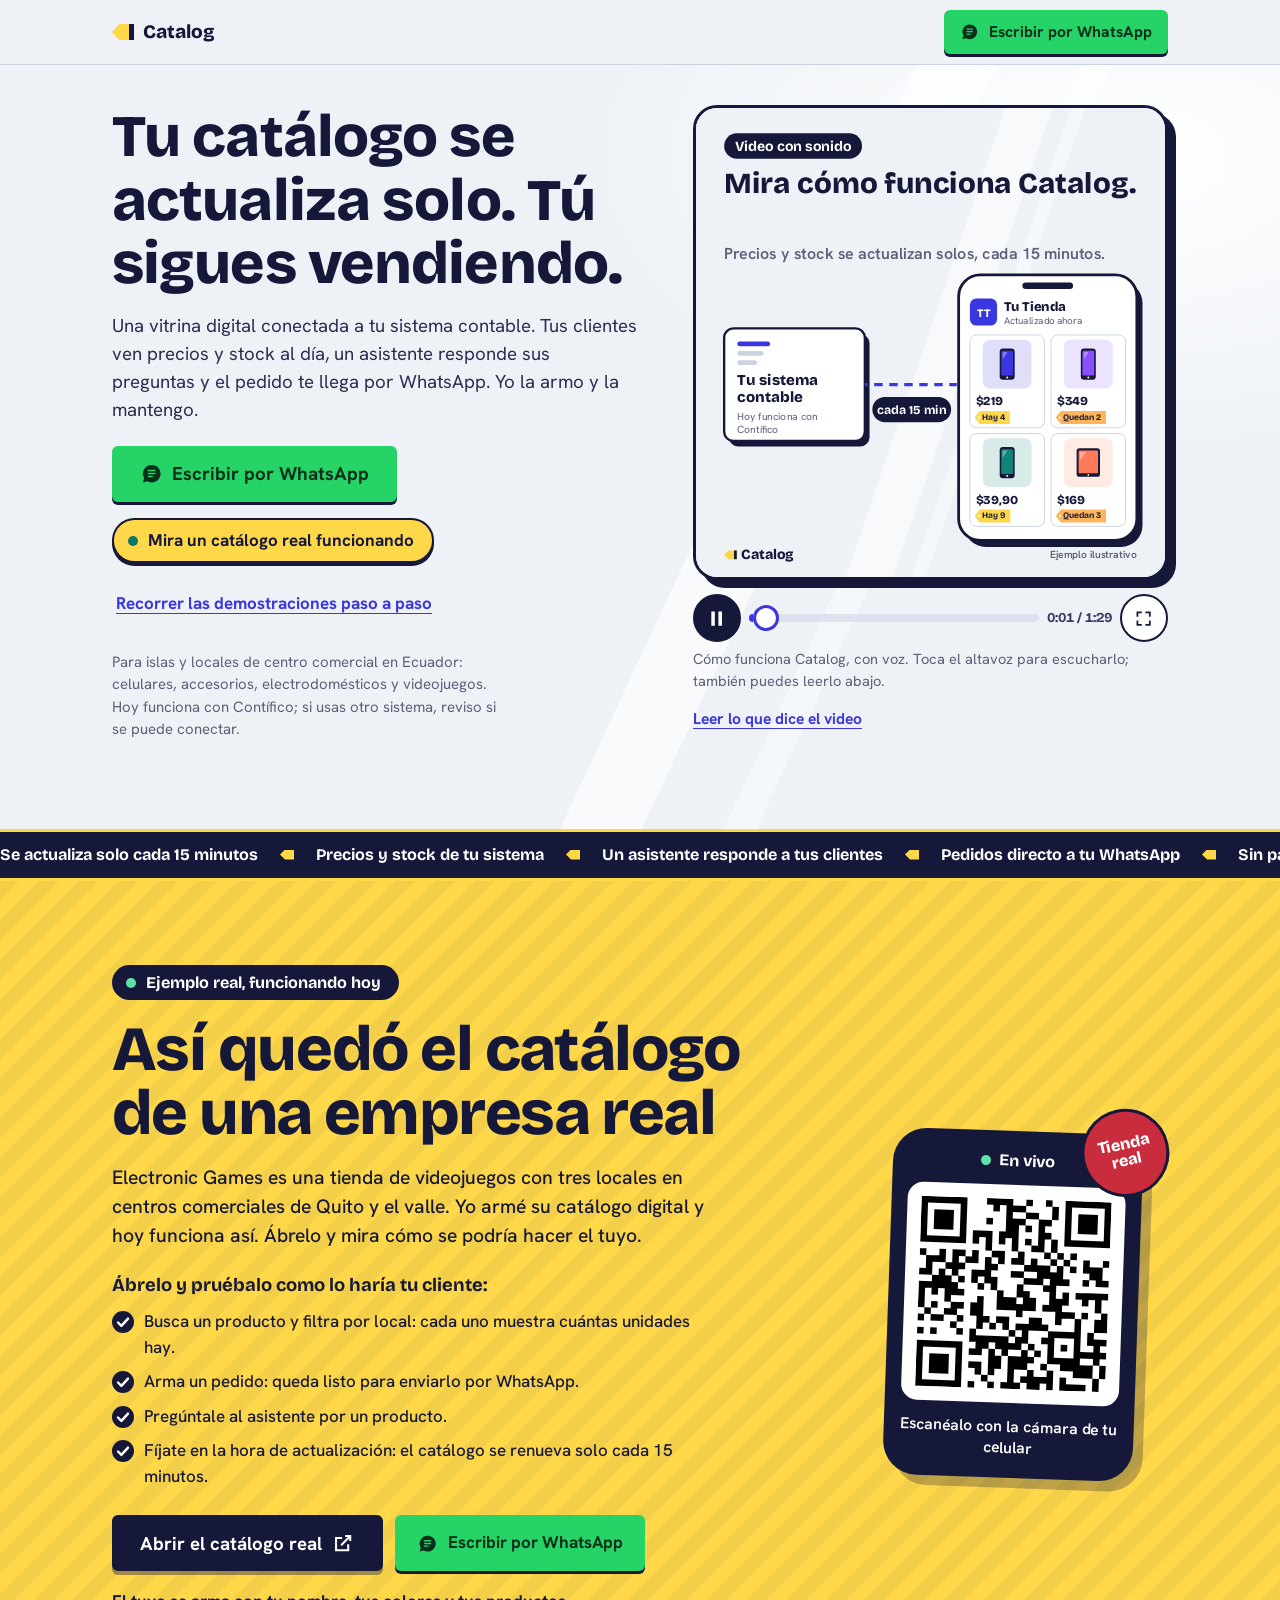
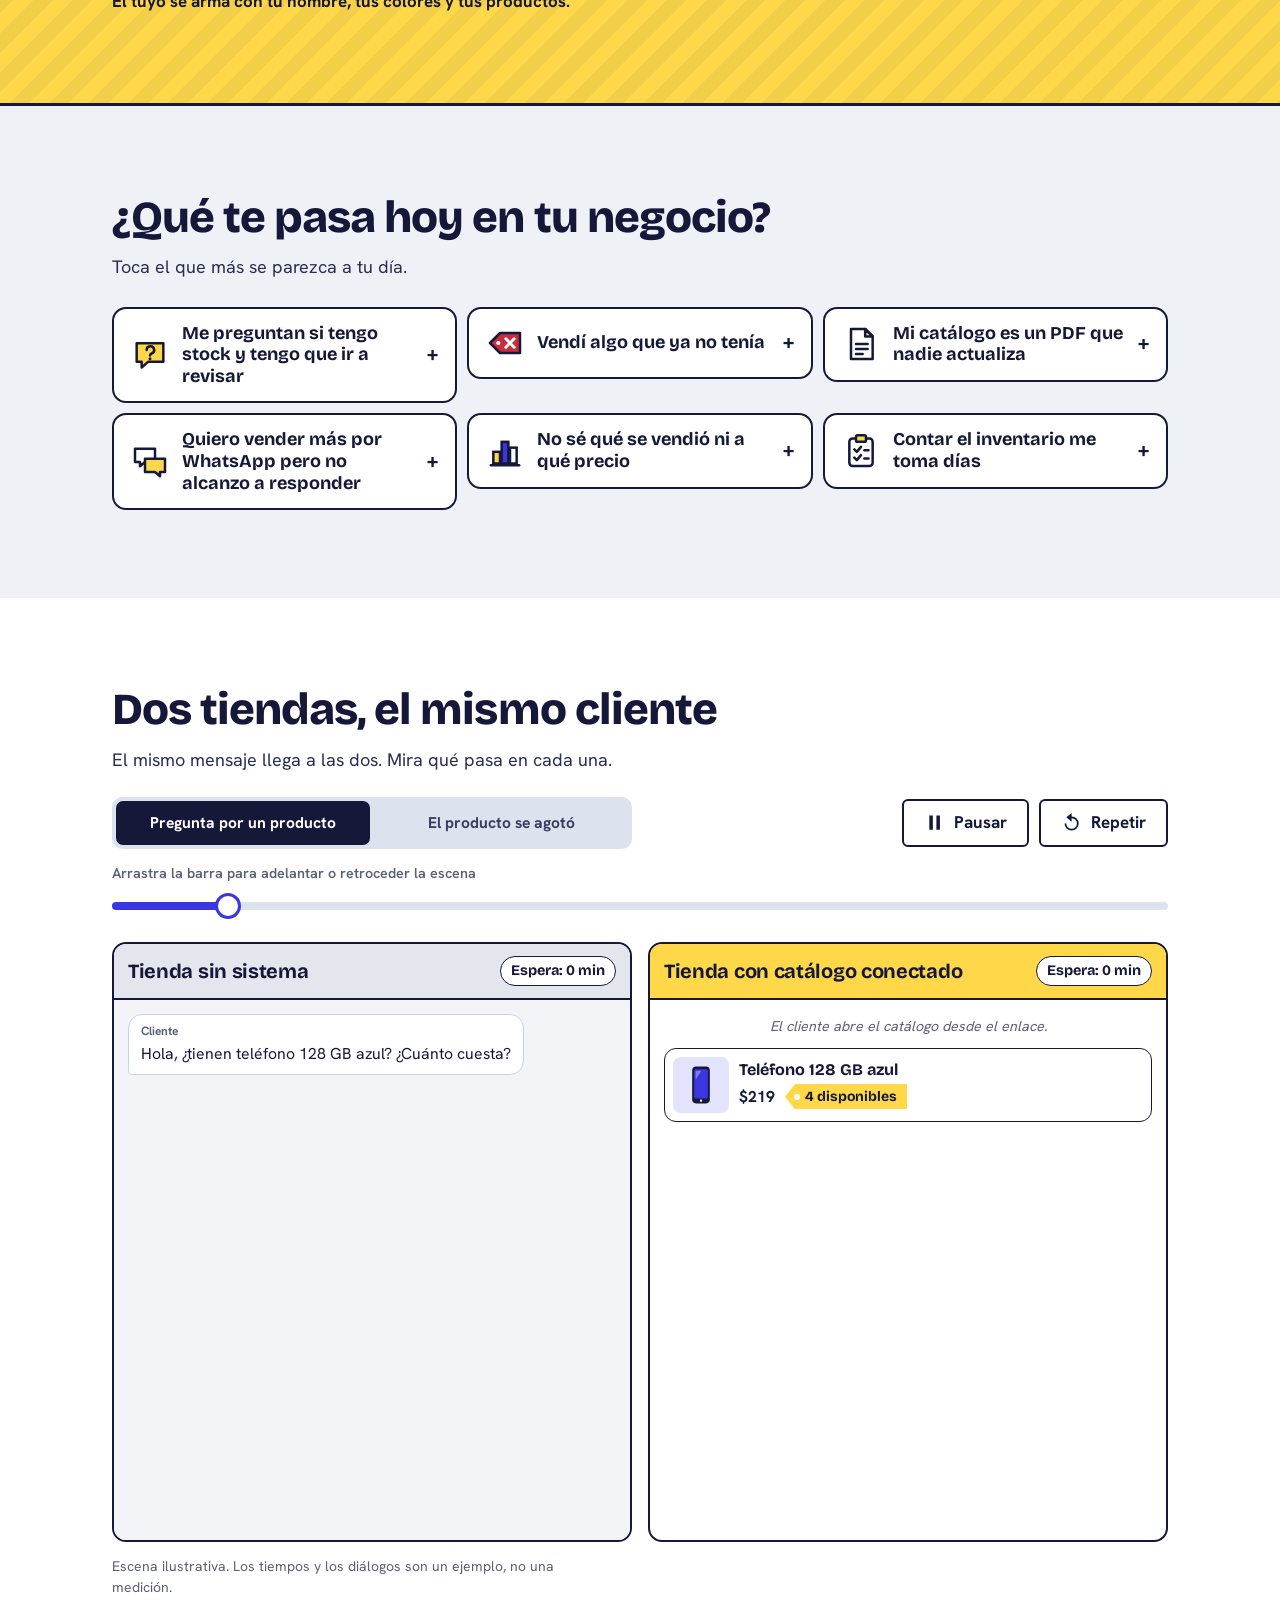
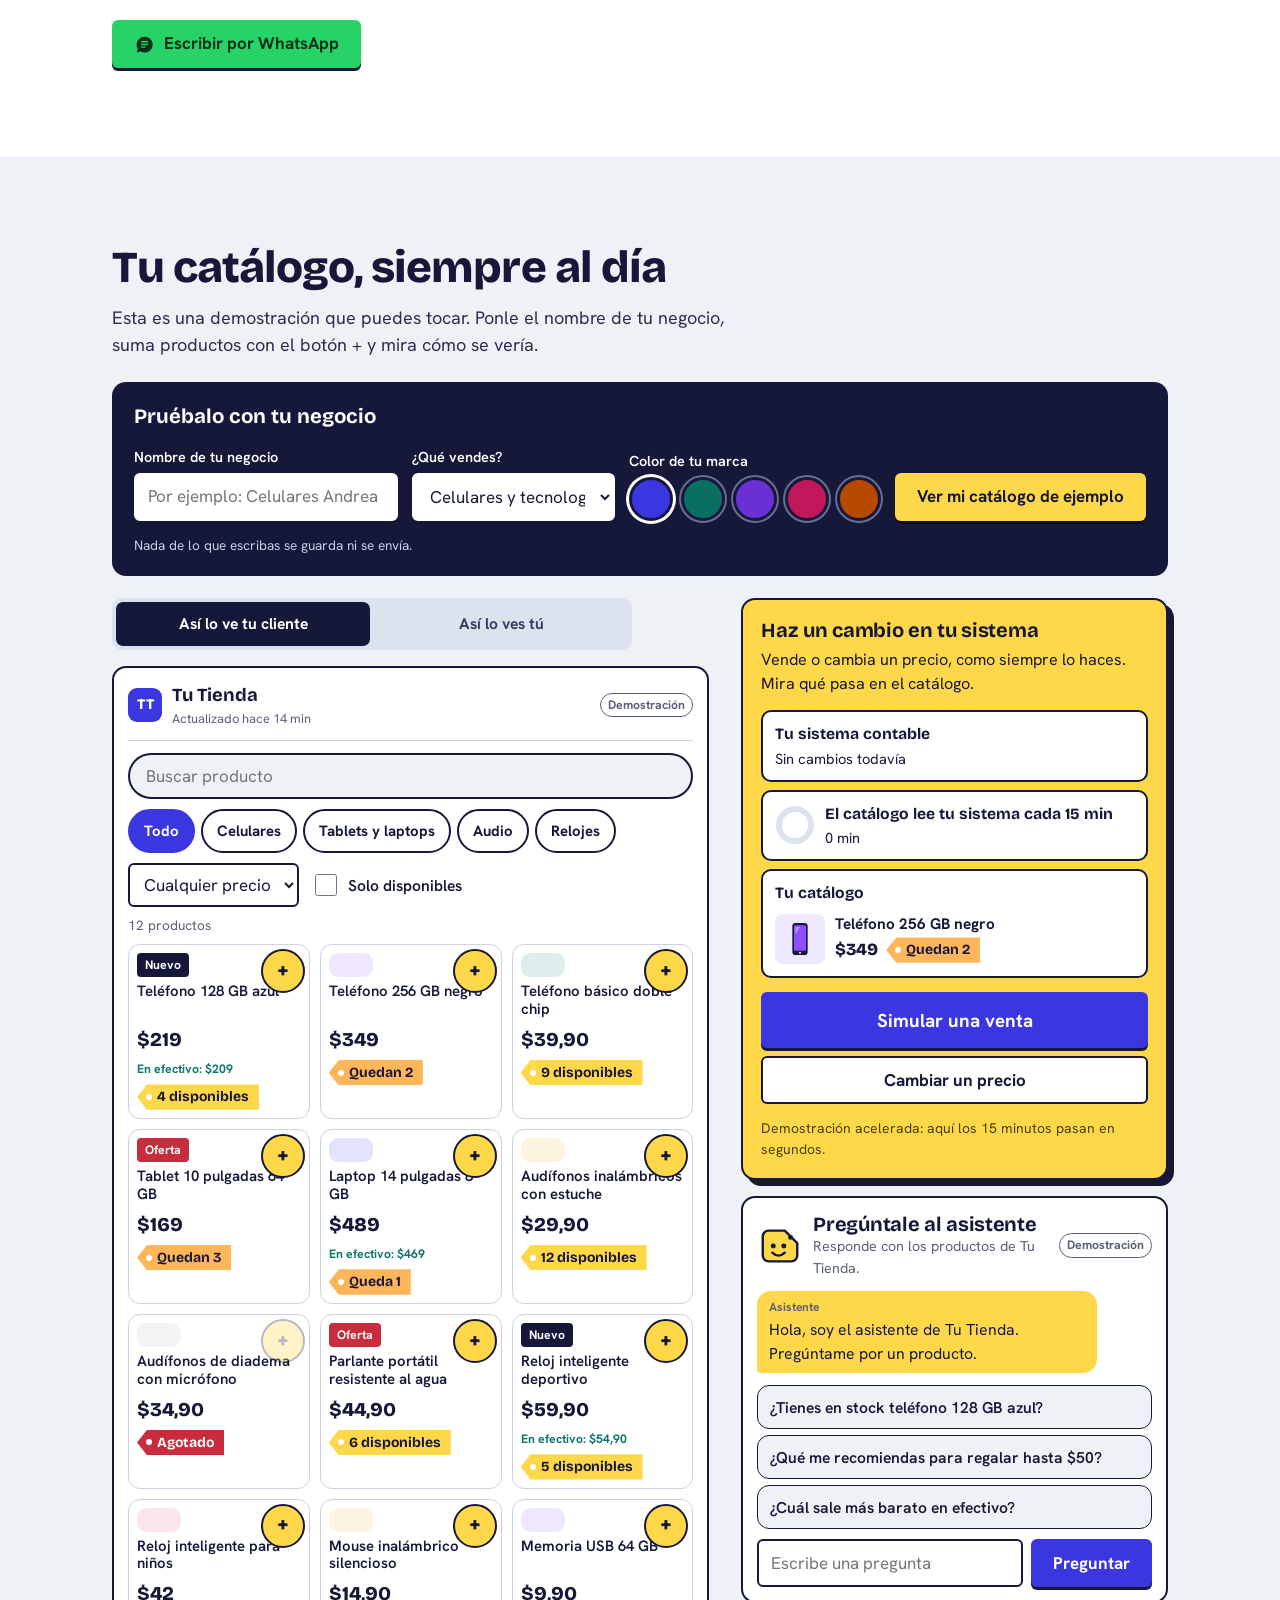
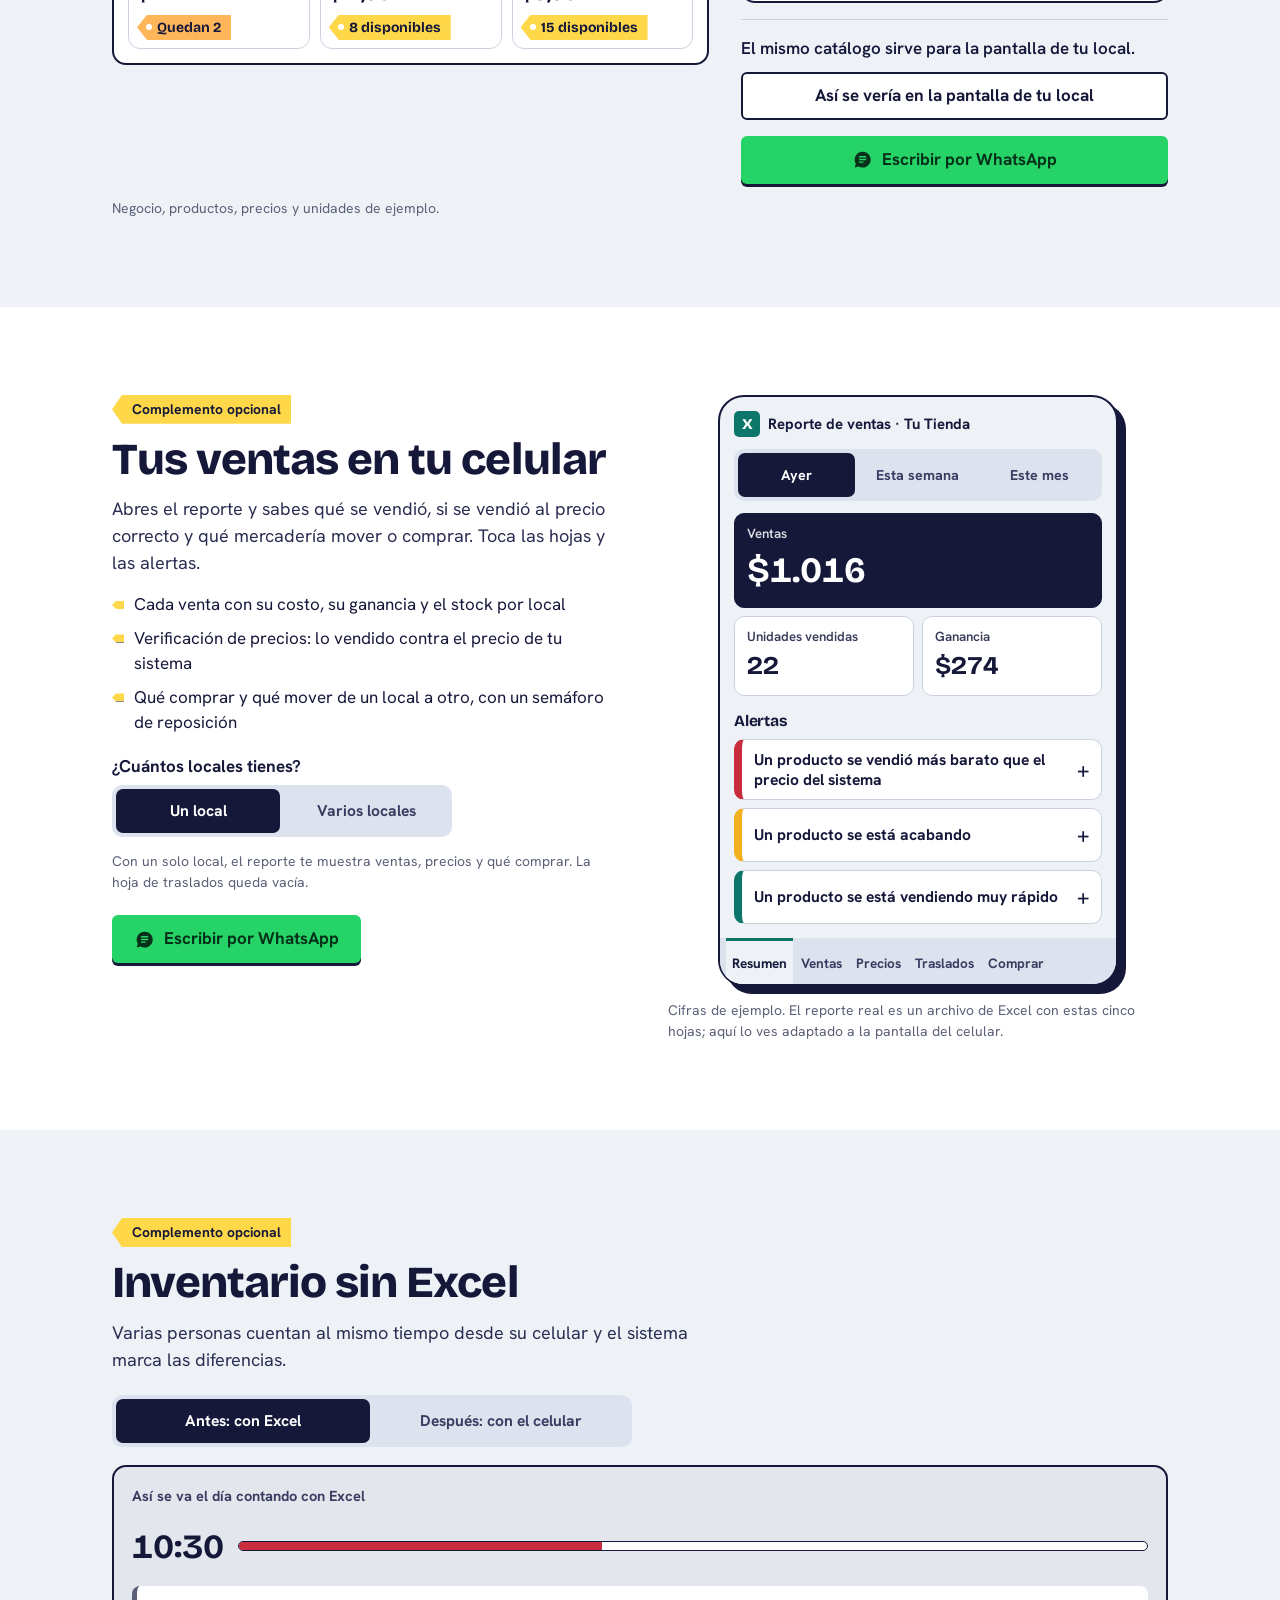
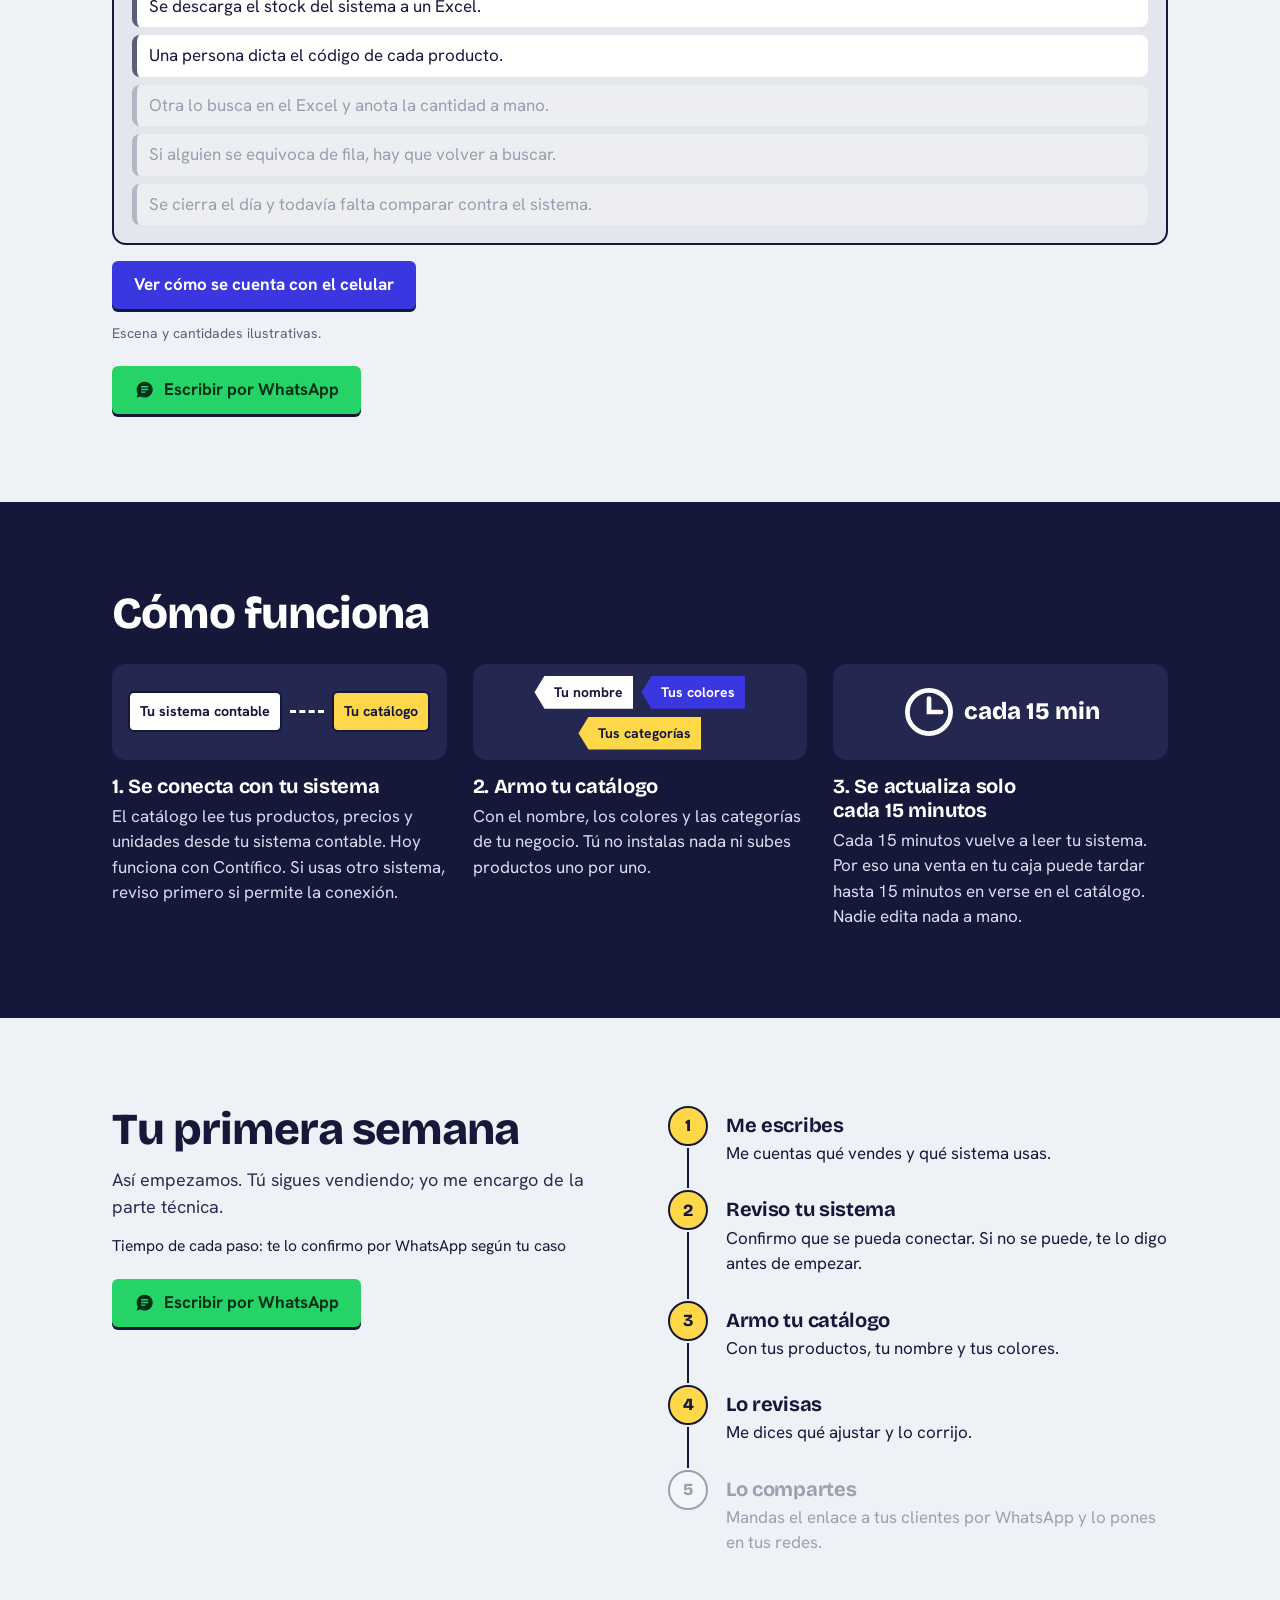
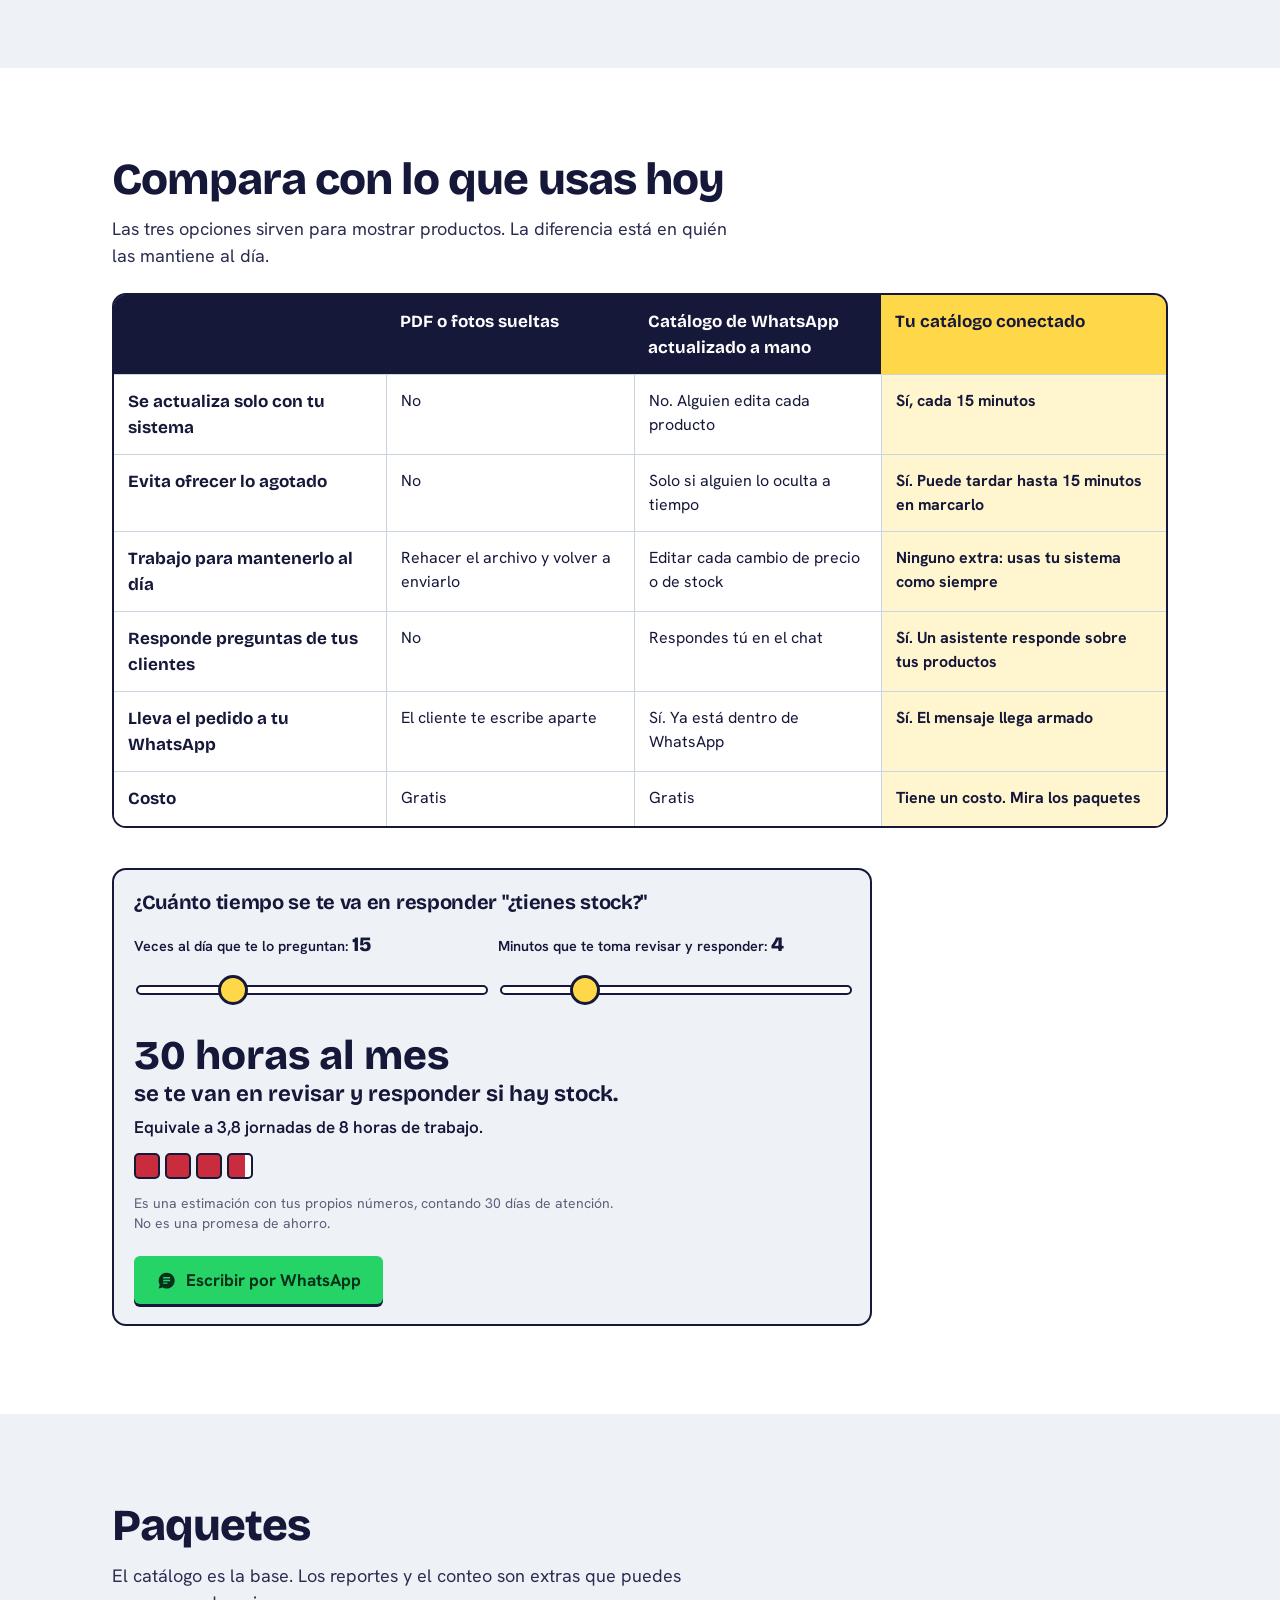
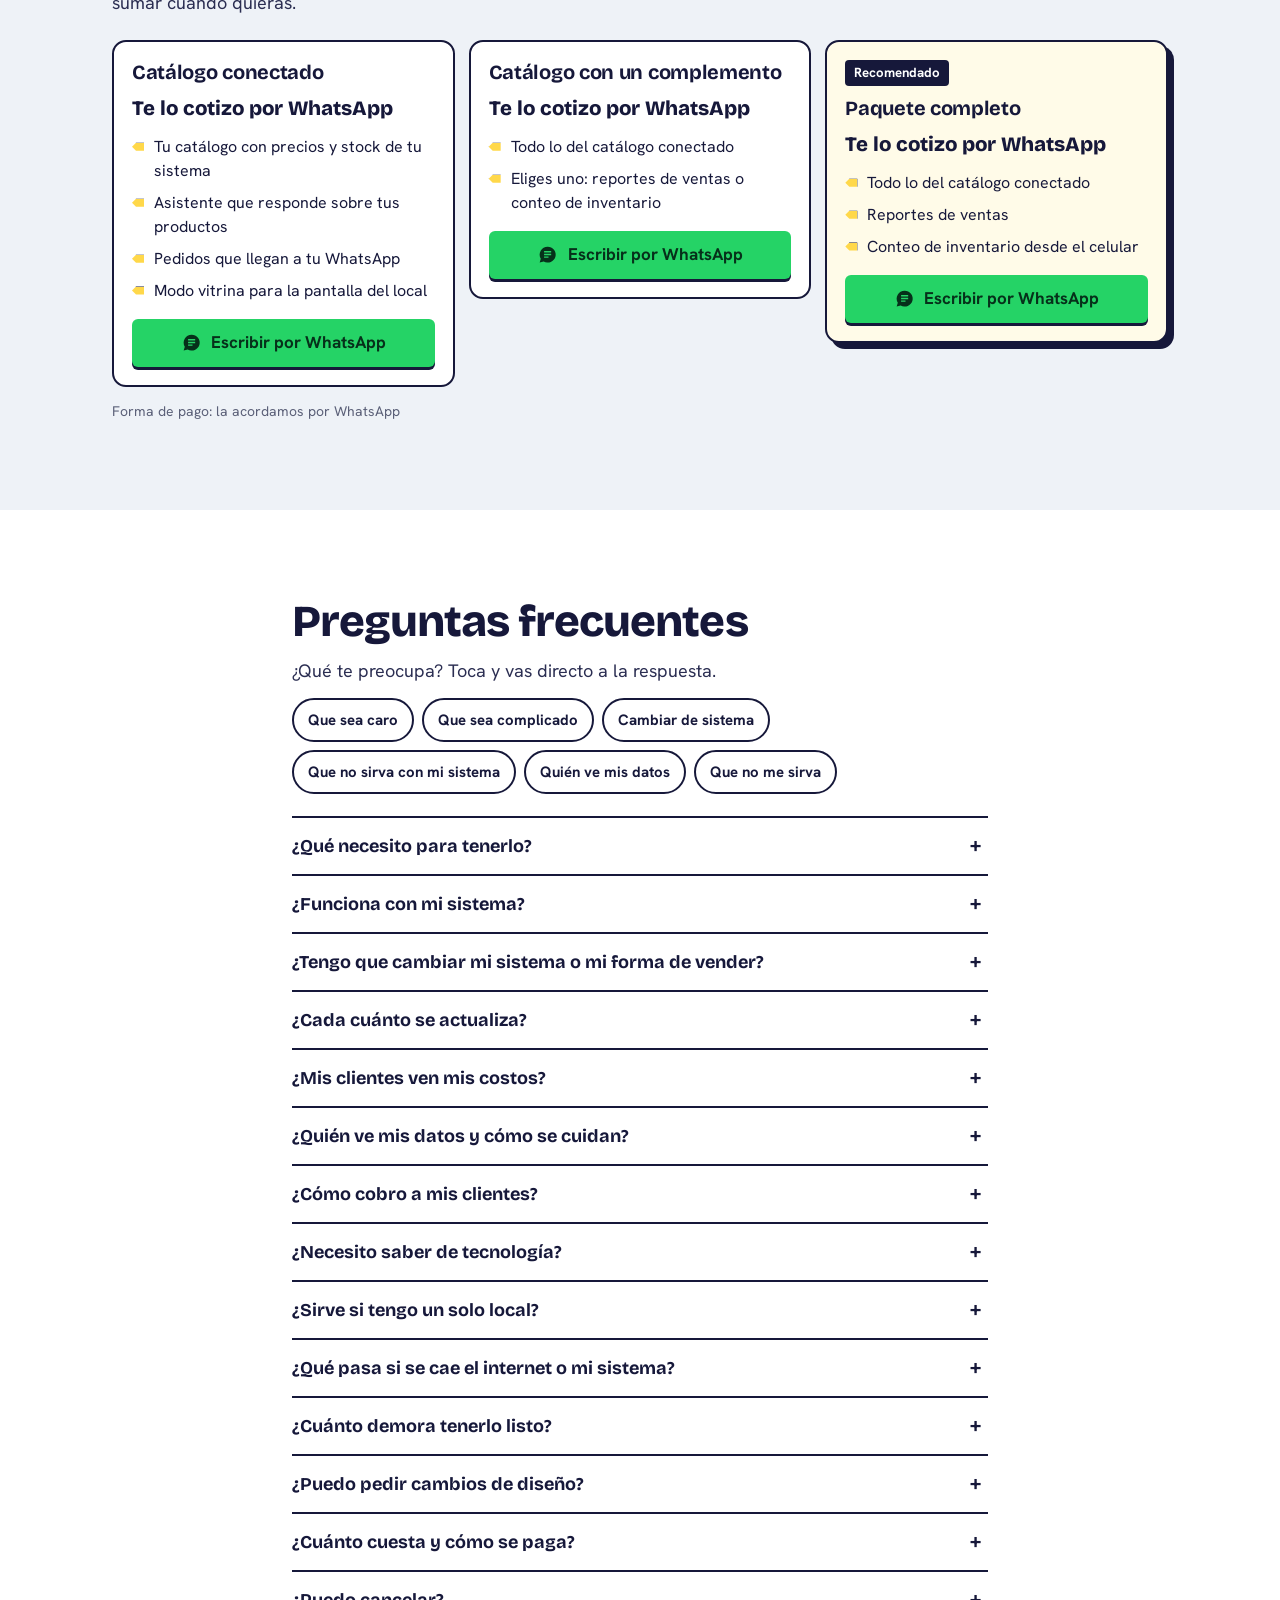
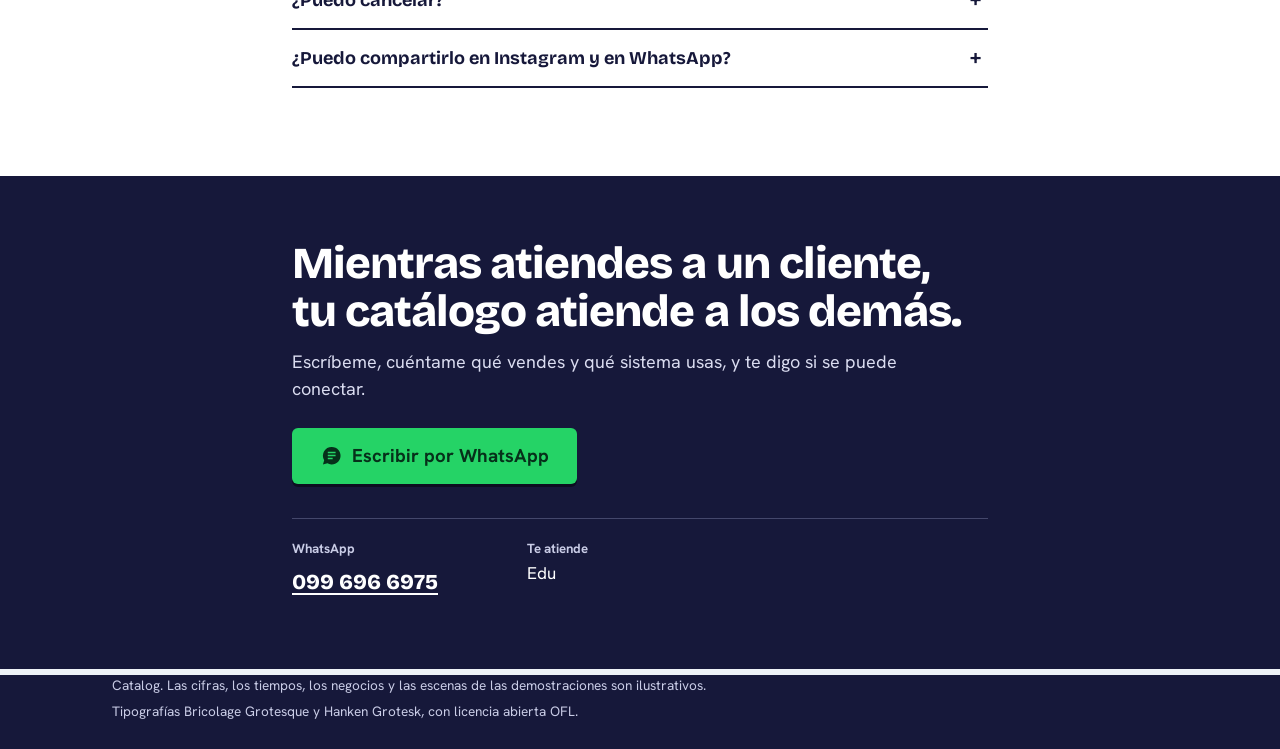
==== commit f2196802: "Publica la página (2026-11-16 14:47)" ====
--- a/index.html
+++ b/index.html
@@ -76,7 +76,7 @@
         <button type="button" class="video-b" id="vidBtn" aria-label="Reproducir el video"><svg class="ico" aria-hidden="true"><use href="#i-play"/></svg></button>
         <input type="range" class="esc-seek video-seek" id="vidSeek" min="0" max="894" step="1" value="0" aria-label="Avance del video">
         <span class="video-t" id="vidT">0:00 / 1:29</span>
-        <button type="button" class="video-b" id="vidSonido" aria-pressed="false" aria-label="Activar el sonido del video" hidden><svg class="ico" aria-hidden="true"><use href="#i-mudo"/></svg></button>
+        <button type="button" class="video-b" id="vidSonido" aria-pressed="false" aria-label="Sonido del video" hidden><svg class="ico" aria-hidden="true"><use href="#i-mudo"/></svg></button>
         <button type="button" class="video-b" id="vidFull" aria-label="Ver el video en pantalla completa" hidden><svg class="ico" viewBox="0 0 24 24" aria-hidden="true" focusable="false"><path d="M4 4h6v2H6v4H4zm10 0h6v6h-2V6h-4zM4 14h2v4h4v2H4zm14 0h2v6h-6v-2h4z" fill="currentColor"/></svg></button>
       </div>
       <figcaption class="video-cap" id="videoT">Cómo funciona Catalog, con voz. Toca el altavoz para escucharlo; también puedes leerlo abajo.</figcaption>
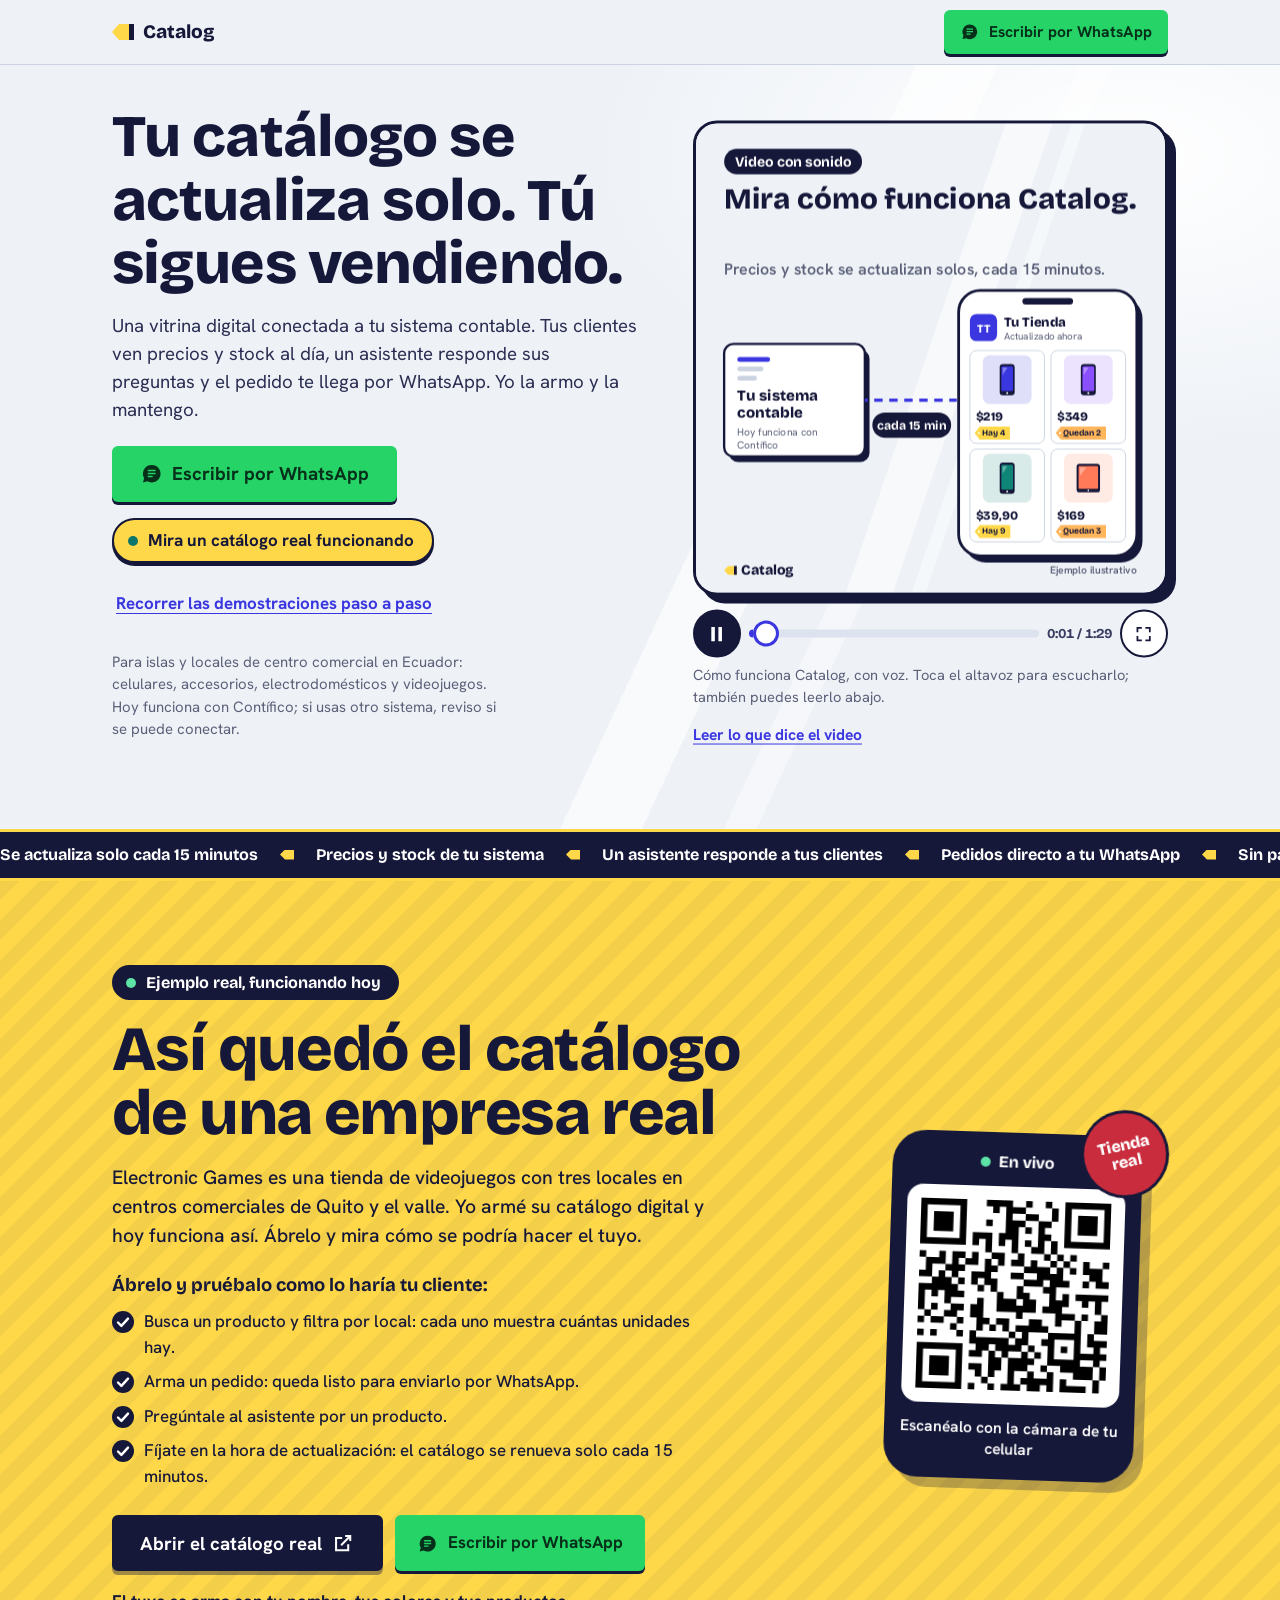
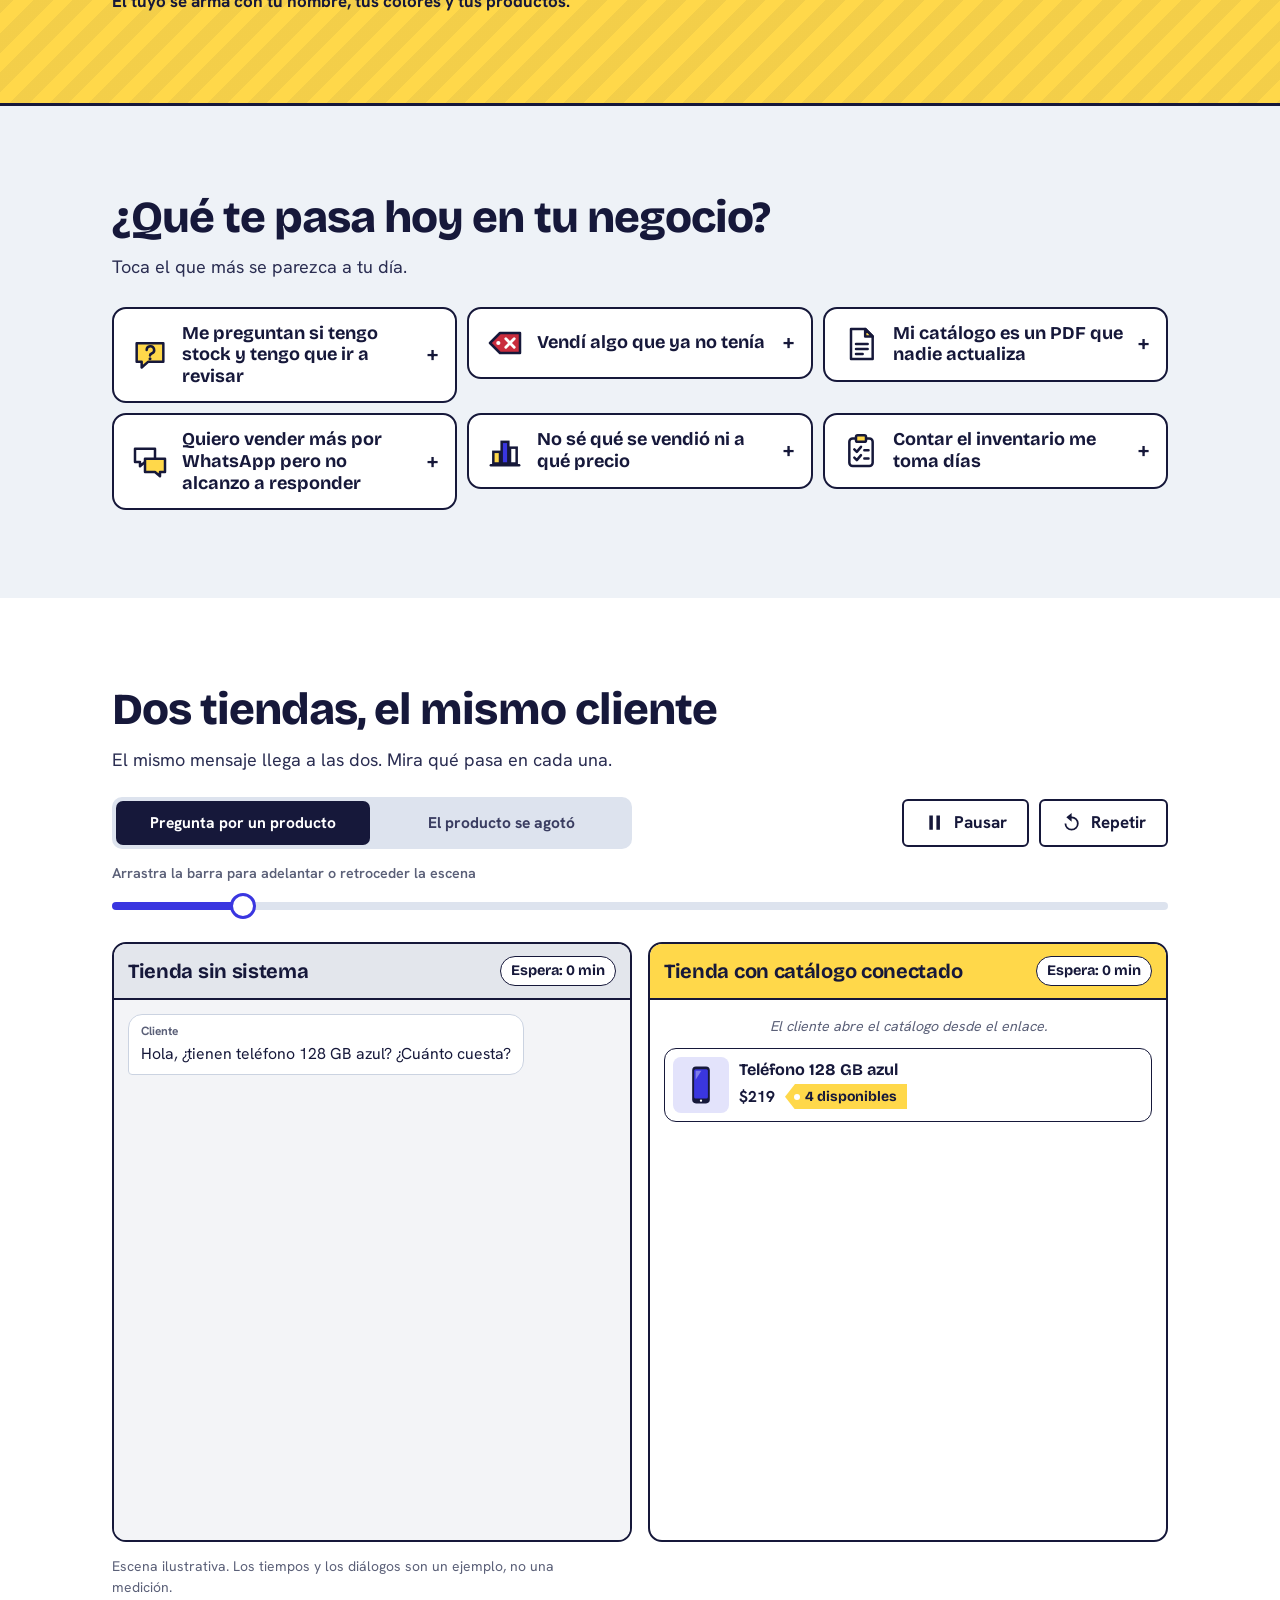
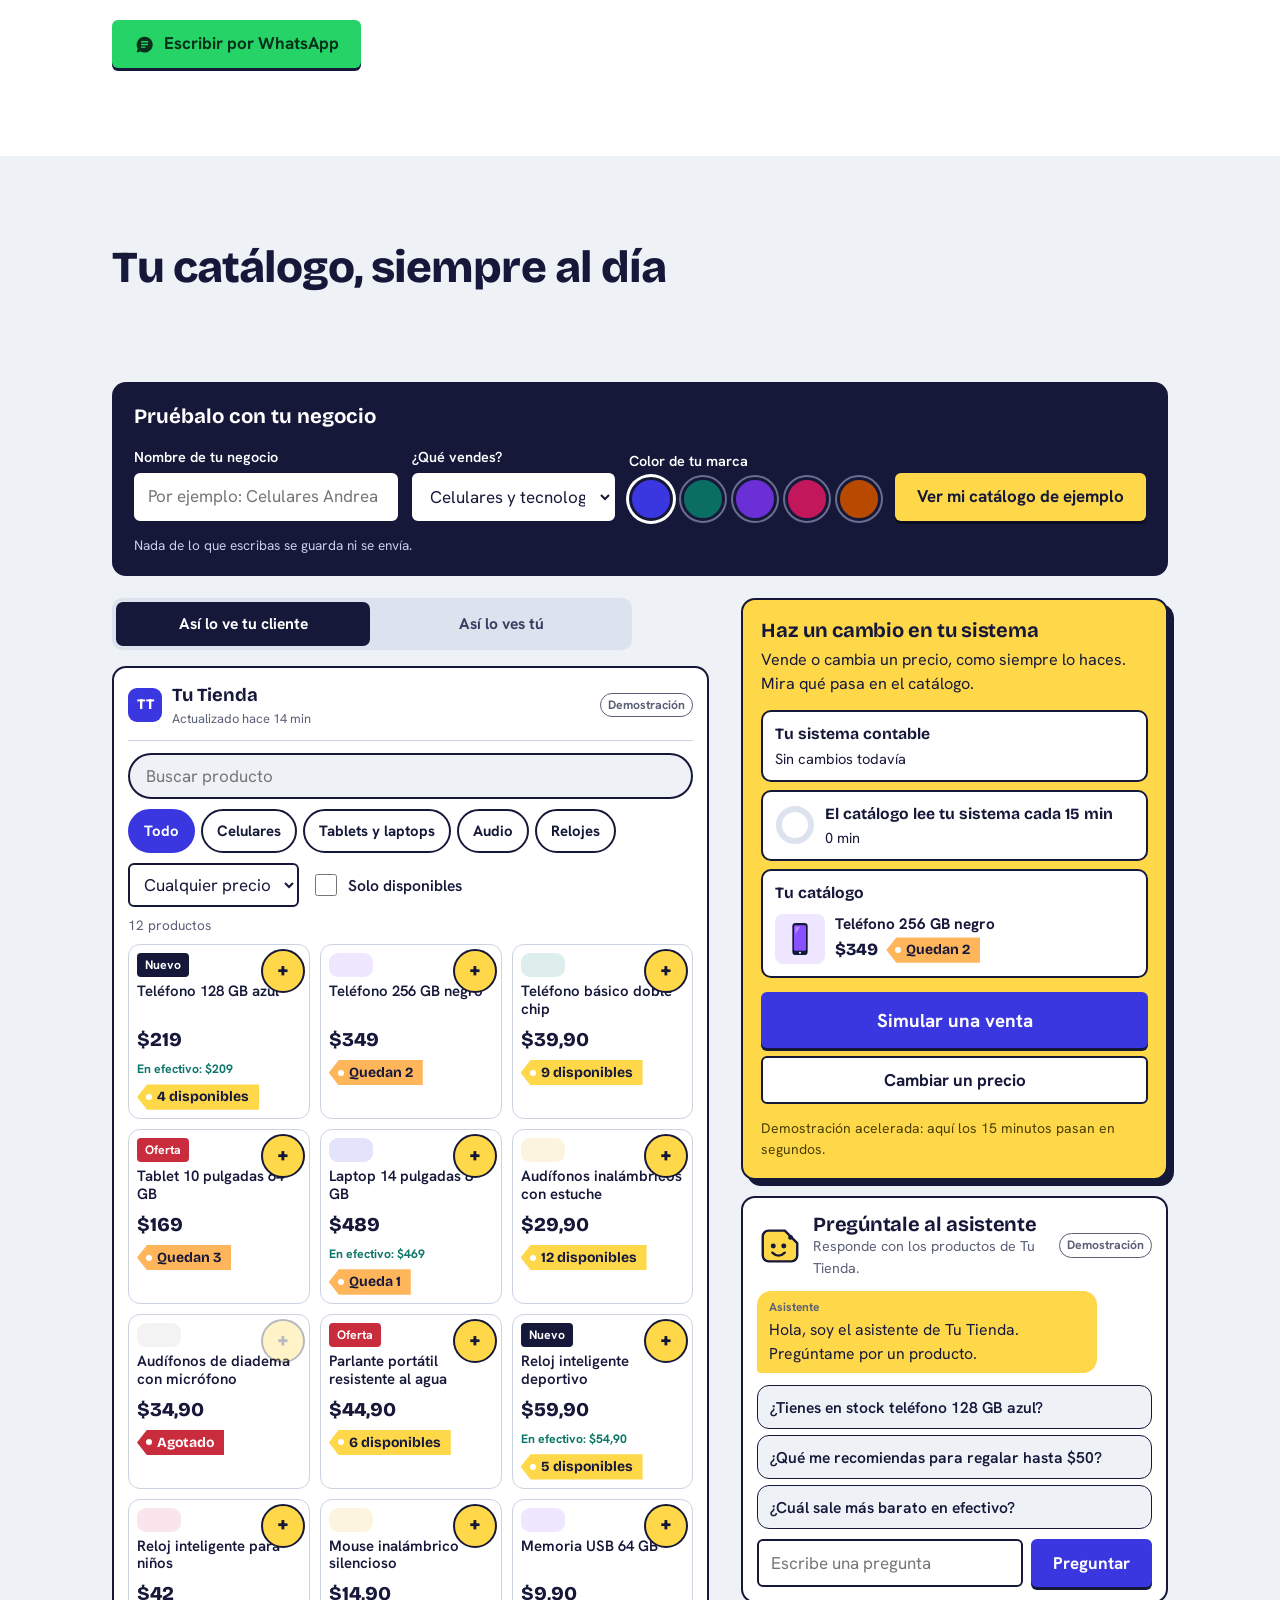
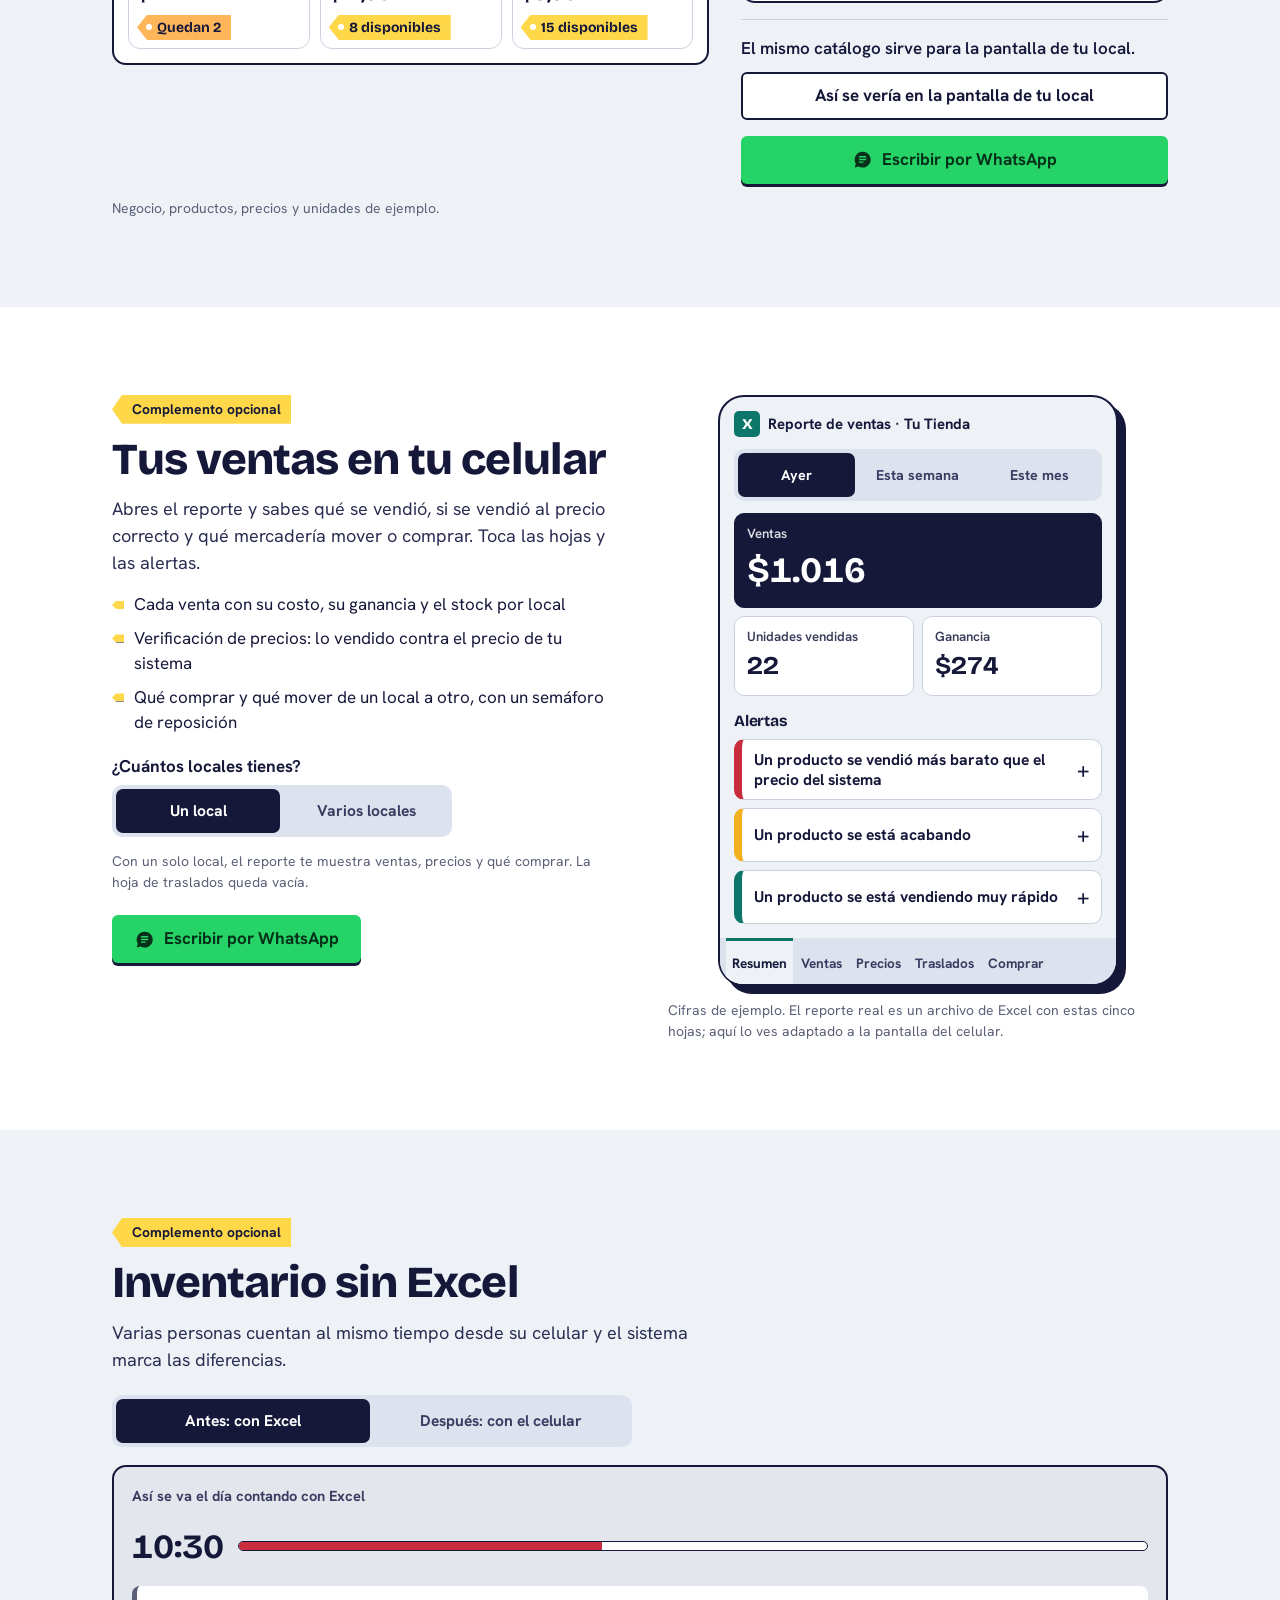
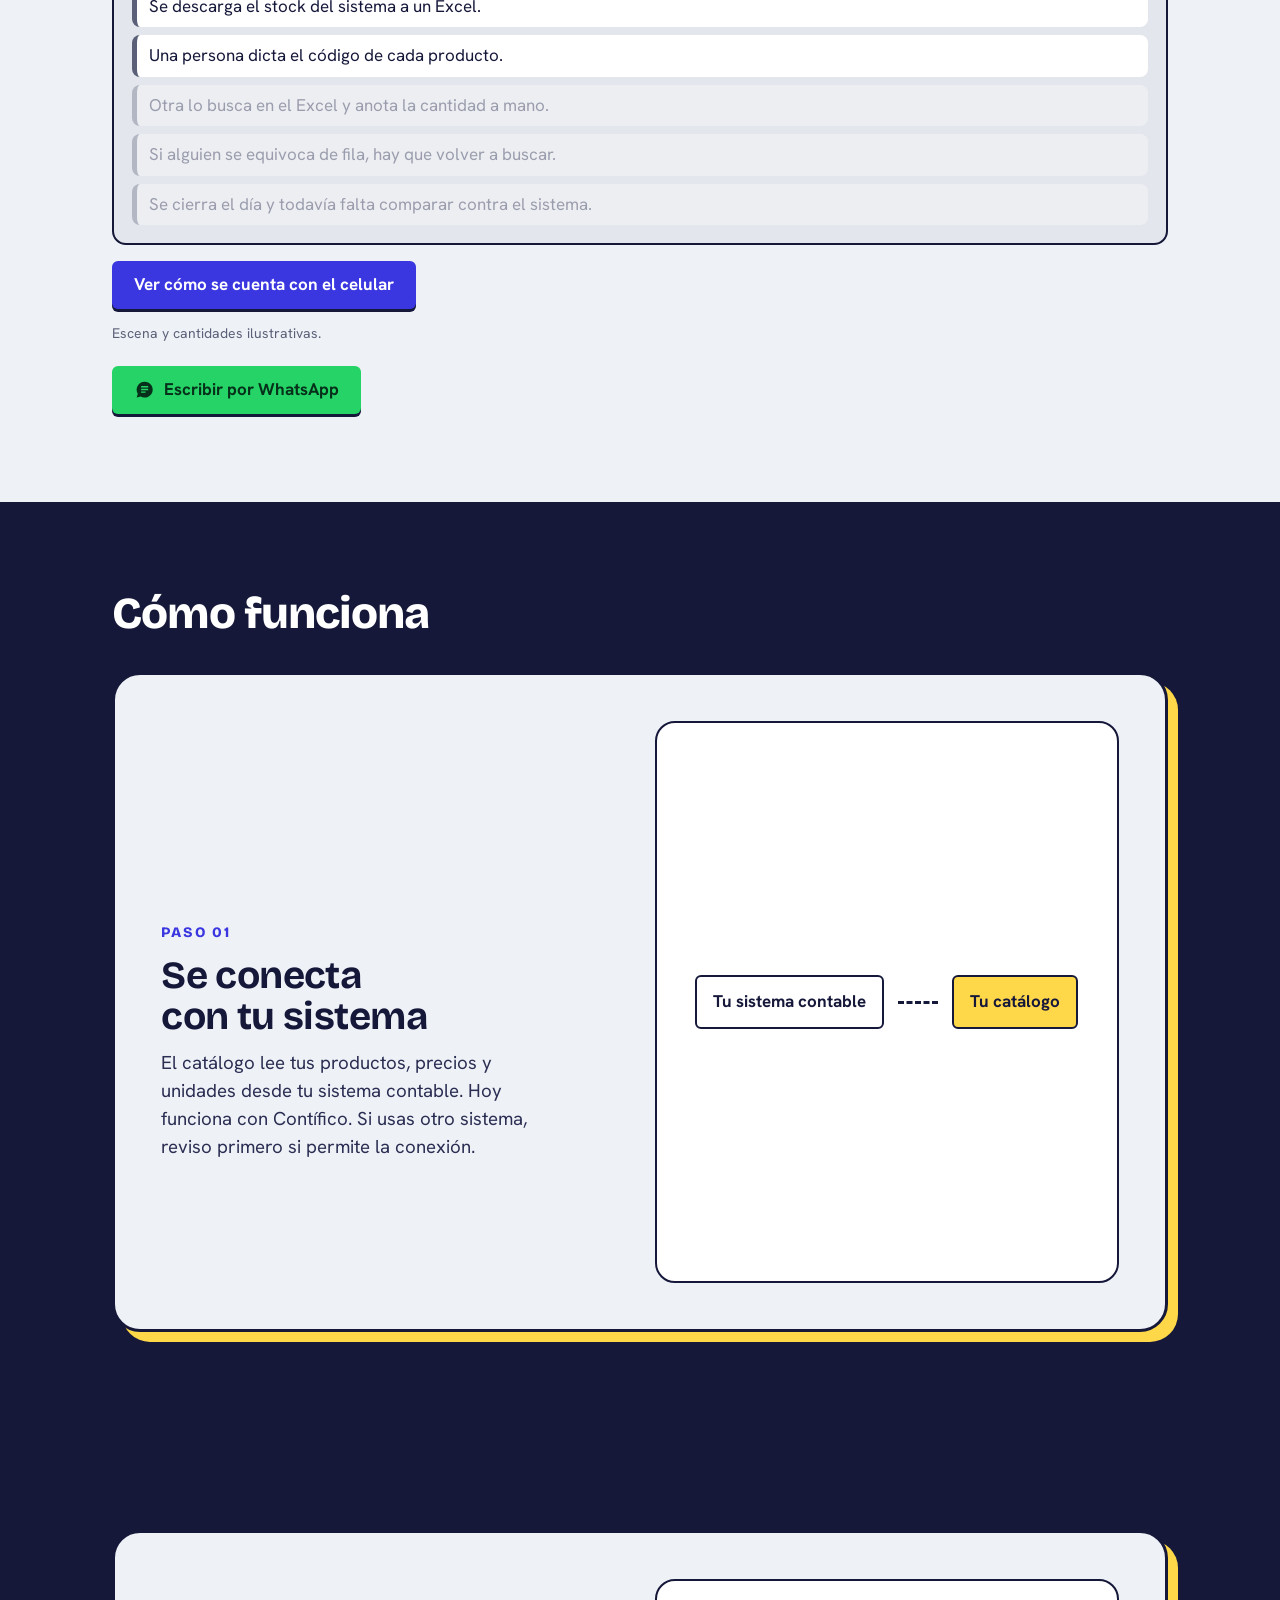
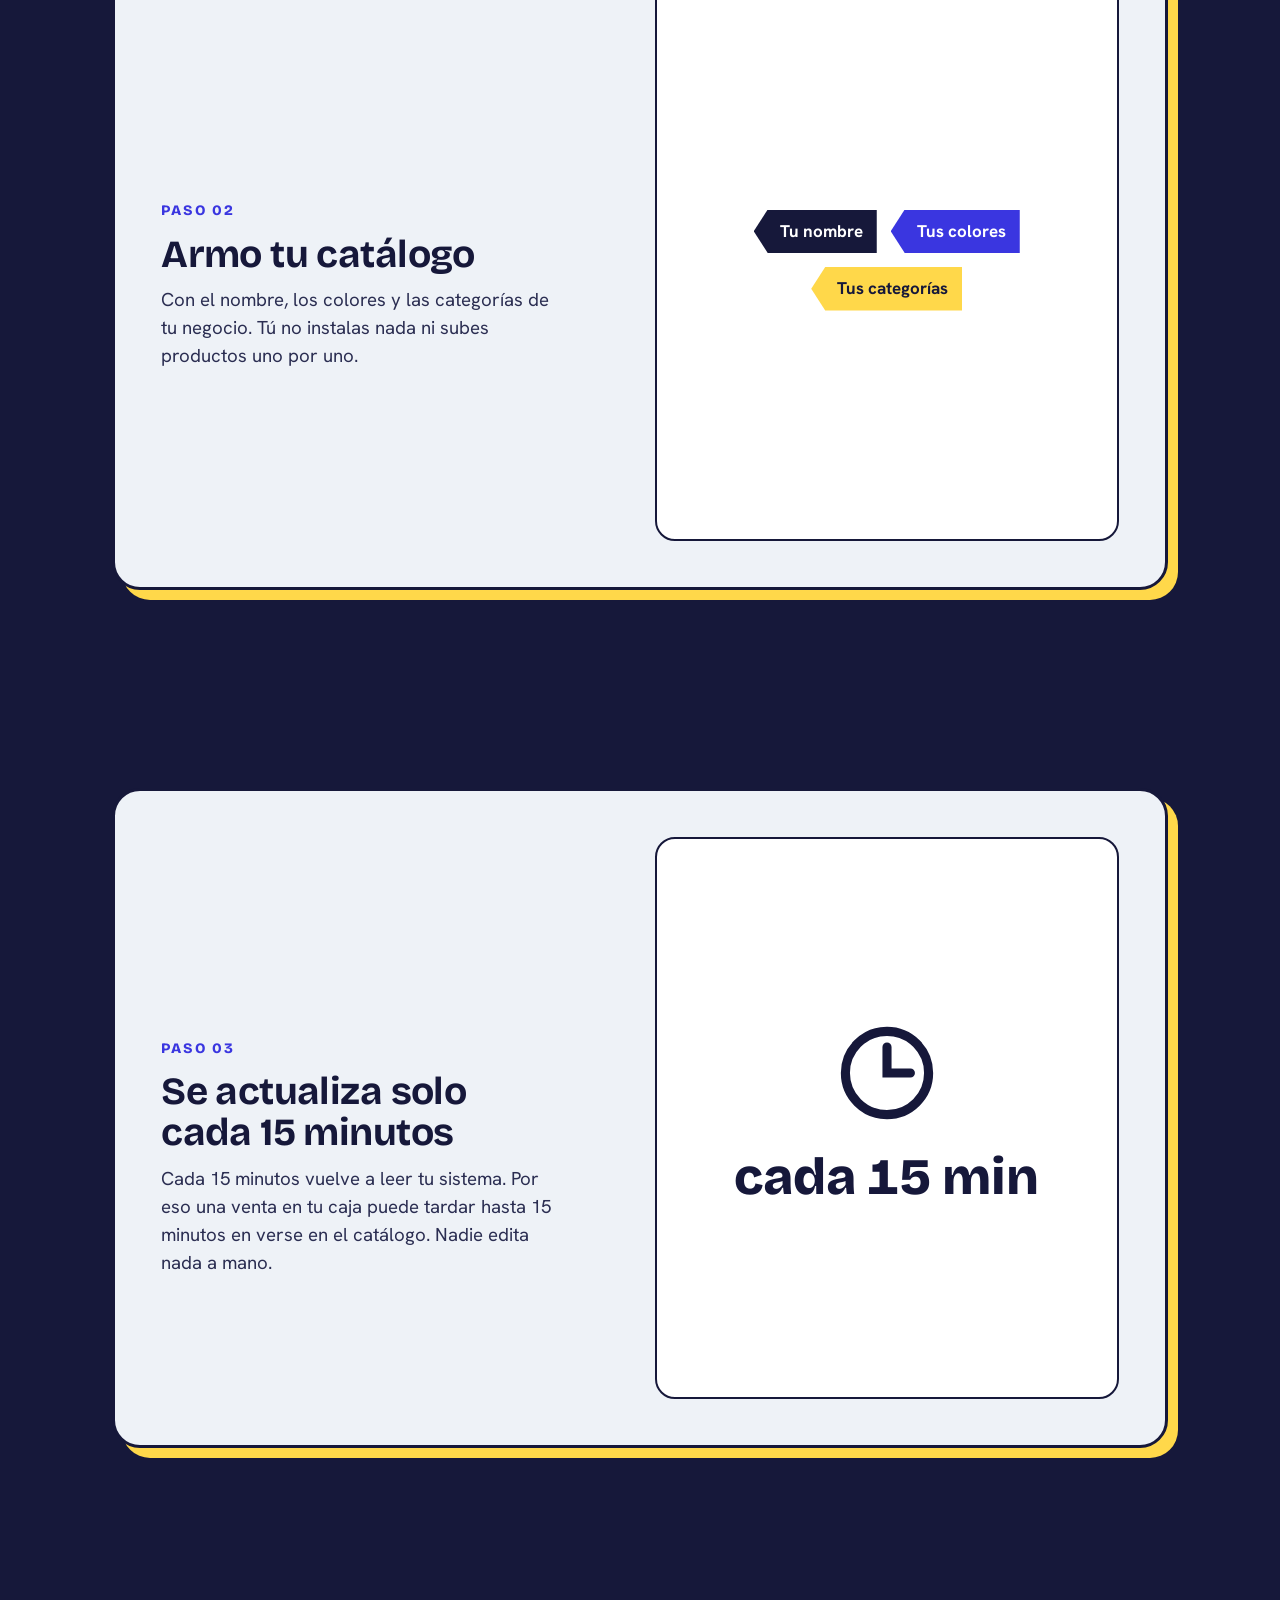
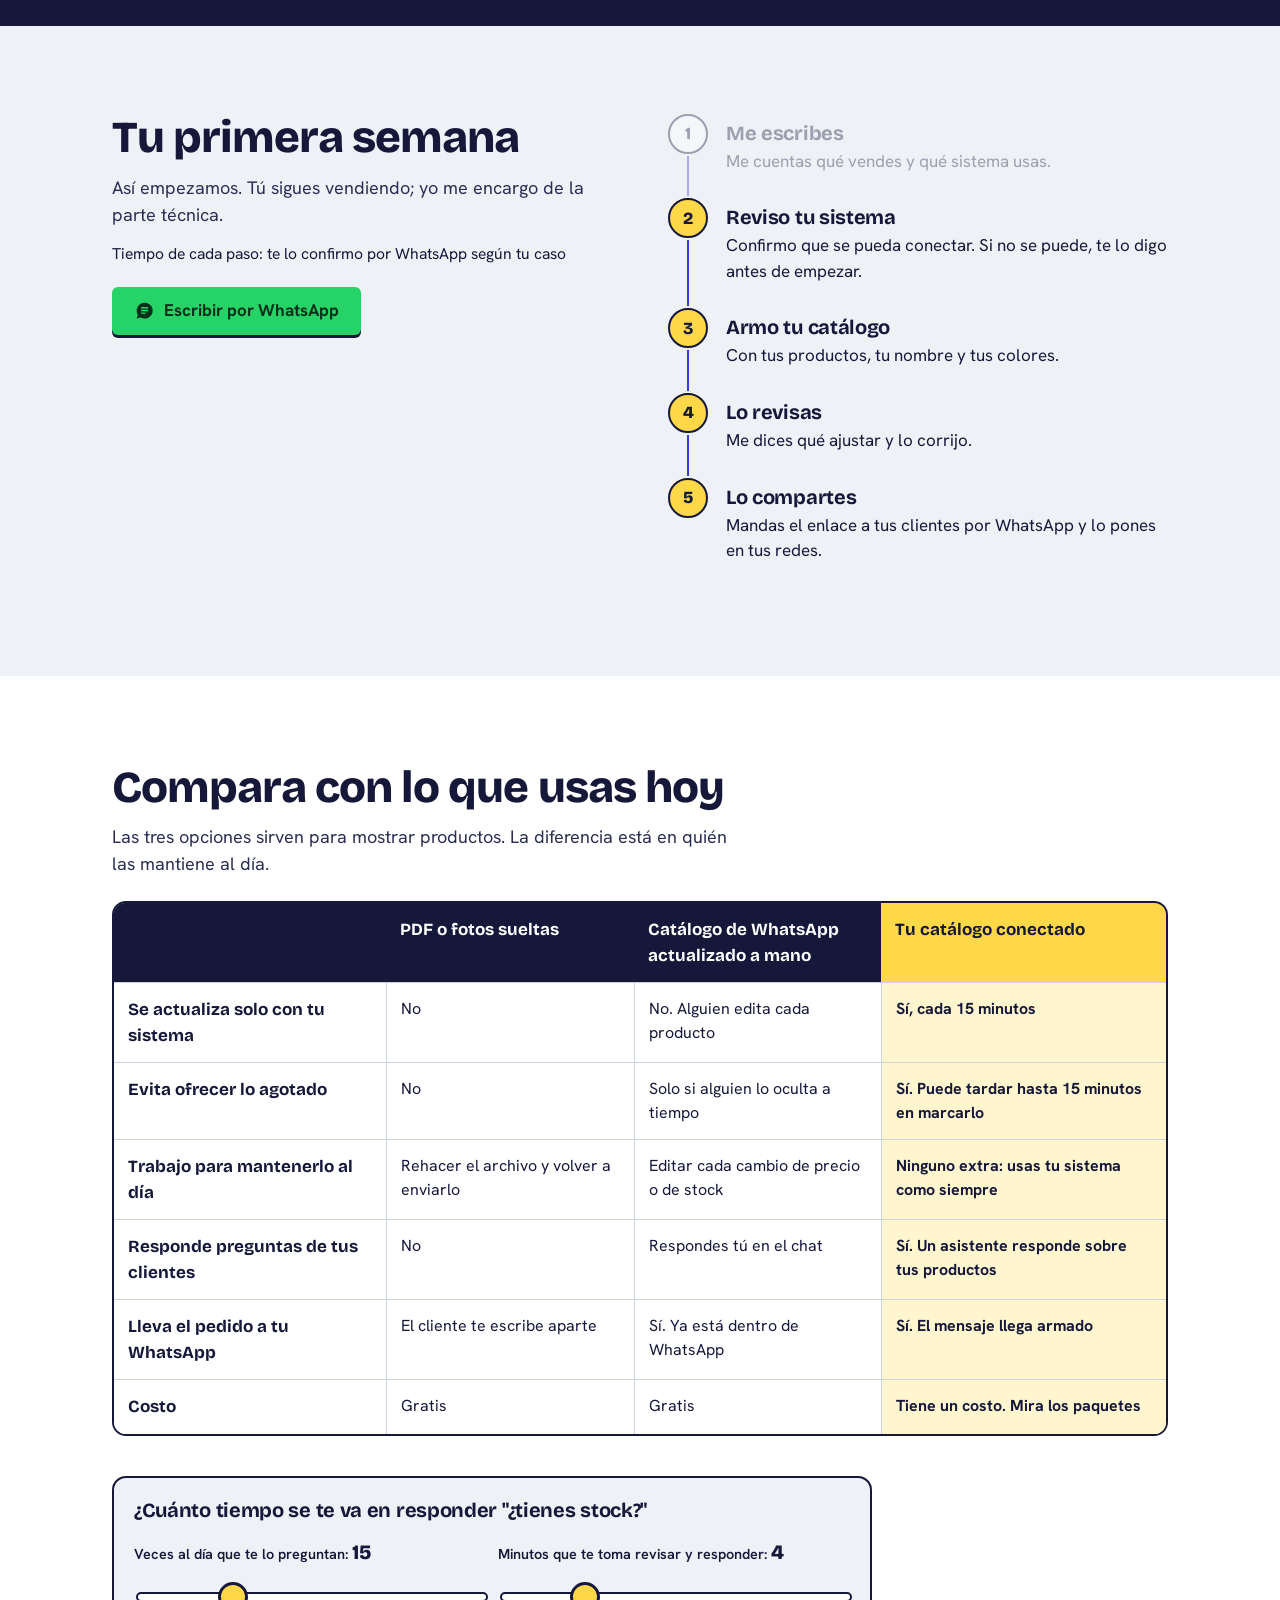
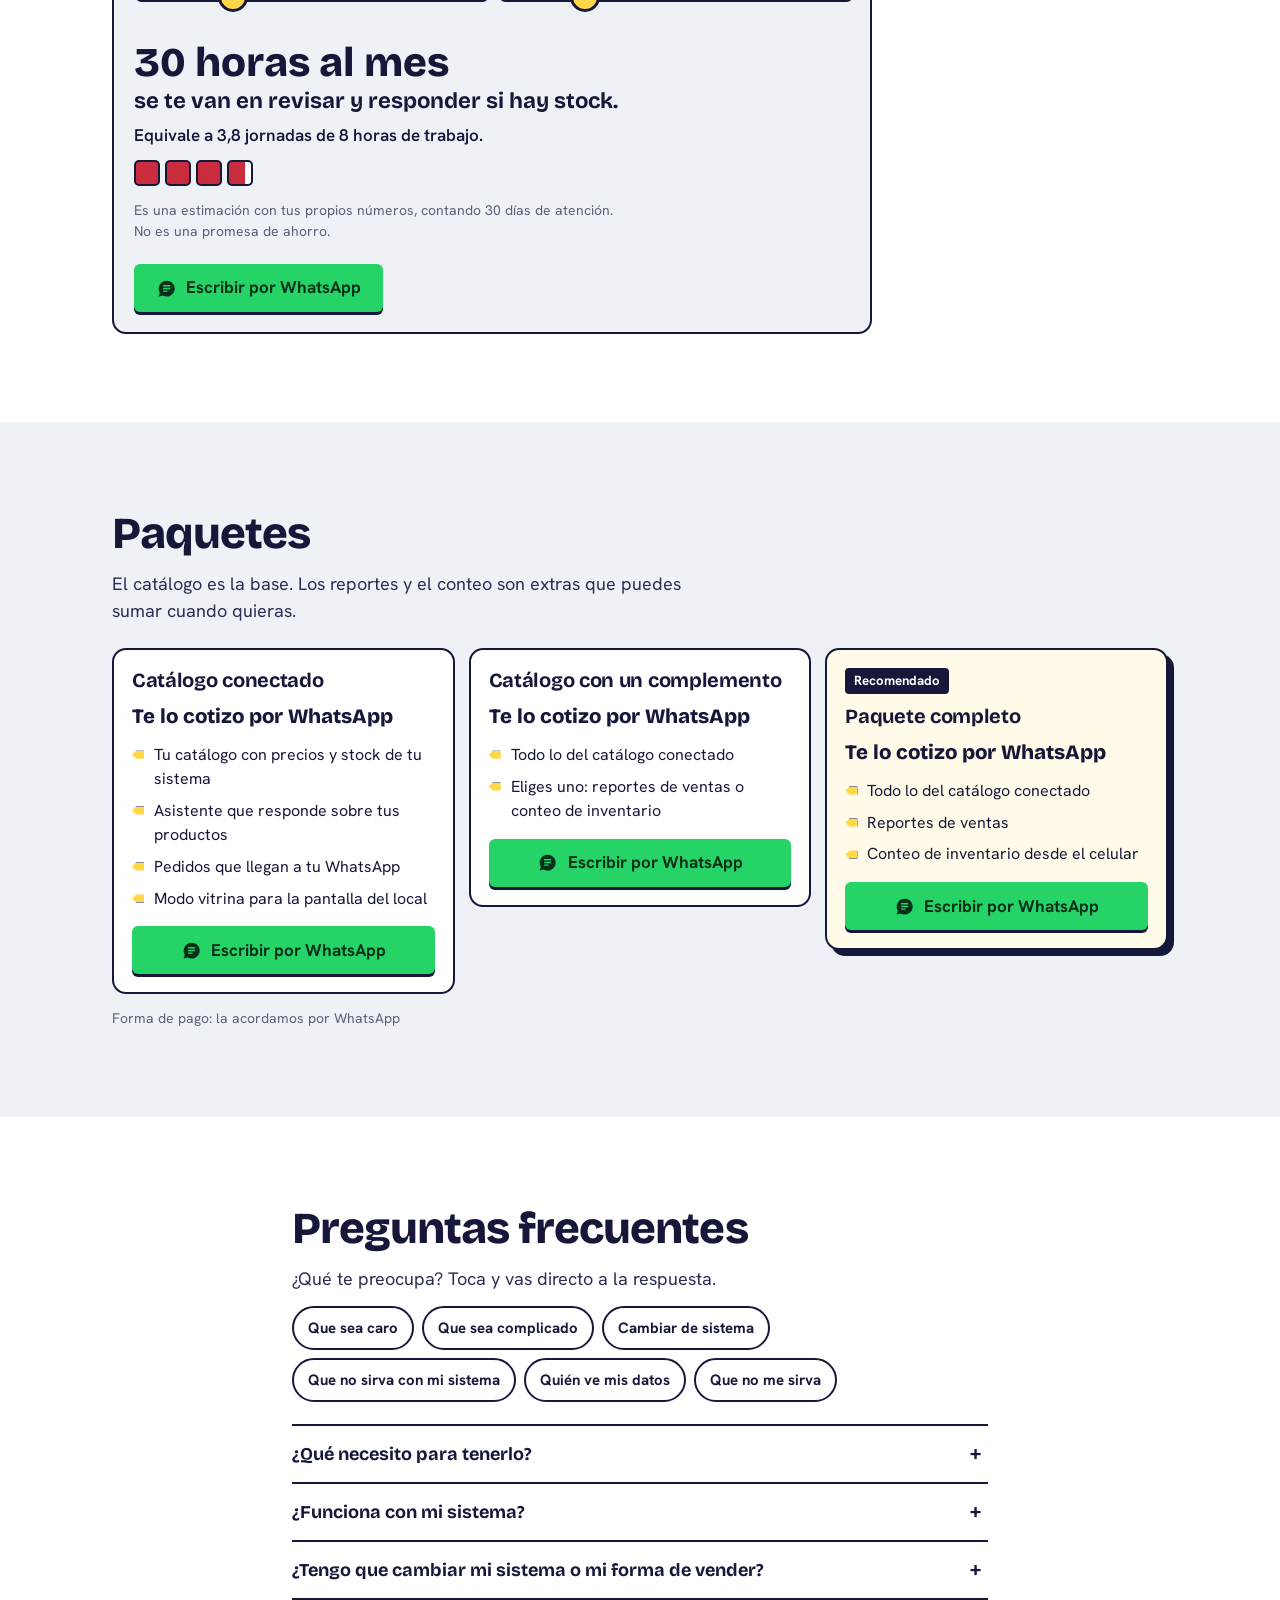
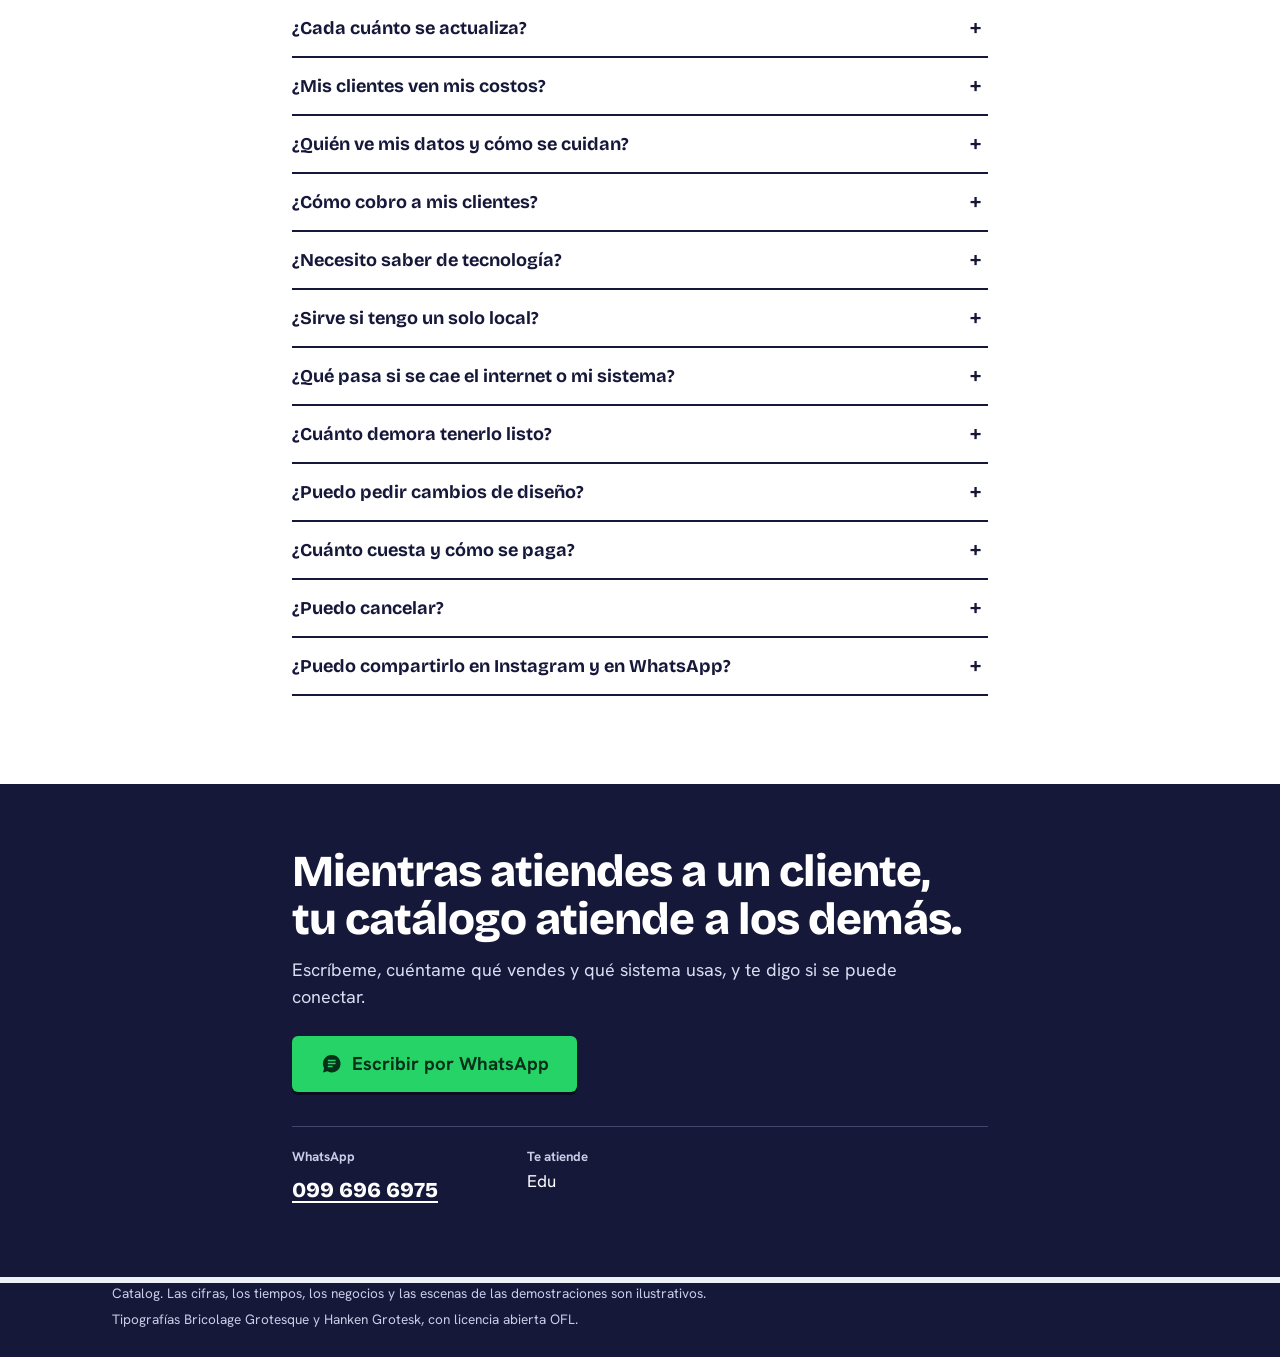
==== commit 9794f88b: "Agrega capa de movimiento al estilo ClubFiel Dos archivos nuevos (assets/css/movimiento.css y assets" ====
--- a/index.html
+++ b/index.html
@@ -24,6 +24,7 @@
 <meta name="twitter:card" content="summary_large_image">
 
 <link rel="stylesheet" href="assets/css/estilos.css">
+<link rel="stylesheet" href="assets/css/movimiento.css">
 </head>
 <body>
 
@@ -633,5 +634,6 @@
 <script src="assets/js/extras.js" defer></script>
 <script src="assets/js/video-tiempos.js" defer></script>
 <script src="assets/js/video.js" defer></script>
+<script src="assets/js/movimiento.js" defer></script>
 </body>
 </html>
--- a/assets/css/movimiento.css
+++ b/assets/css/movimiento.css
@@ -0,0 +1,188 @@
+/* =====================================================================
+   MOVIMIENTO
+   Capa de animaciones de la página. Se inspira en cómo se mueven las
+   páginas de producto modernas: entradas escalonadas, piezas que flotan a
+   distinta velocidad al desplazarte, tarjetas que se apilan y una barra
+   flotante que te dice dónde estás.
+
+   Es una capa aparte. Para quitarla basta con borrar este archivo,
+   movimiento.js y sus dos líneas en index.html: la página vuelve a quedar
+   como estaba.
+
+   Reglas que sigue todo lo de aquí:
+   - Solo se animan transform y opacity (más algún color en piezas pequeñas).
+   - Curvas de salida rápida: arrancan ágiles y se asientan.
+   - Todo se apaga o queda quieto con «reducir movimiento».
+   ===================================================================== */
+:root{
+  --mov-out:cubic-bezier(.16,1,.3,1);      /* entradas grandes */
+  --mov-ui:cubic-bezier(.23,1,.32,1);      /* controles pequeños */
+}
+
+/* ---------- Cabecera de vidrio al desplazarte ---------- */
+.cab{transition:background-color .3s var(--mov-ui),box-shadow .3s var(--mov-ui)}
+.cab.cab-esc{
+  background:rgba(238,242,247,.92);
+  box-shadow:0 8px 24px -14px rgba(22,24,58,.35);
+  -webkit-backdrop-filter:blur(12px) saturate(1.4);backdrop-filter:blur(12px) saturate(1.4);
+}
+
+/* ---------- Portada: entrada escalonada ---------- */
+@media (prefers-reduced-motion:no-preference){
+  .portada .saludo{animation:mov-sube .7s var(--mov-out) backwards}
+  .portada h1{animation:mov-sube .9s var(--mov-out) .04s backwards}
+  .portada .apoyo{animation:mov-sube .8s var(--mov-out) .16s backwards}
+  .portada .video{animation:mov-marco 1.05s var(--mov-out) .2s backwards}
+  .portada .portada-acc{animation:mov-sube .8s var(--mov-out) .3s backwards}
+  .portada .paraquien{animation:mov-sube .8s var(--mov-out) .4s backwards}
+}
+@keyframes mov-sube{from{opacity:0;transform:translate3d(0,28px,0)}}
+@keyframes mov-marco{from{opacity:0;transform:translate3d(0,52px,0) scale(.96)}}
+
+/* ---------- Portada: avisos que flotan alrededor del video ----------
+   Cuentan la historia de la página: una venta en la caja, el catálogo que
+   se entera y el pedido que llega al WhatsApp. Son decorativos. */
+.video{position:relative}
+/* El video arranca solo, así que los avisos nunca se esconden: van sobre los bordes del marco,
+   casi todos por fuera, para tapar lo menos posible de lo que se cuenta dentro. */
+.vchips{position:absolute;left:0;top:0;width:100%;aspect-ratio:1/1;pointer-events:none;z-index:2}
+.vchip{position:absolute;display:inline-flex;align-items:center;gap:7px;padding:7px 11px;max-width:calc(100% - 12px);font-family:var(--tit);font-weight:700;font-size:.76rem;line-height:1.1;white-space:nowrap;border-radius:99px;opacity:0;will-change:transform,opacity}
+.vchip .ico{width:1.15em;height:1.15em;flex:none}
+.vchip-a{left:12px;top:-14px;background:var(--tinta);color:#fff;border:2px solid var(--tinta);box-shadow:0 5px 0 rgba(22,24,58,.28);animation:mov-chip-a 12s var(--mov-out) infinite}
+.vchip-p{width:9px;height:9px;border-radius:50%;background:#5DE3A5;flex:none}
+.vchip-b{right:-10px;bottom:14%;padding:8px 14px 8px 26px;border-radius:0;background:var(--etiqueta);color:var(--tinta);clip-path:polygon(14px 0,100% 0,100% 100%,14px 100%,0 50%);animation:mov-chip-b 12s var(--mov-out) infinite}
+.vchip-b::before{content:"";position:absolute;left:12px;top:50%;width:7px;height:7px;margin-top:-3.5px;border-radius:50%;background:var(--vidrio)}
+.vchip-t{display:none;font-weight:600;opacity:.75}
+.vc-l{display:none}
+.vchip-val{display:grid}
+.vchip-val b{grid-area:1/1;font-weight:800;font-variant-numeric:tabular-nums}
+.vchip-val .va{animation:mov-va 12s var(--mov-out) infinite}
+.vchip-val .vb{opacity:0;animation:mov-vb 12s var(--mov-out) infinite}
+.vchip-c{left:-10px;bottom:14%;background:var(--wa);color:var(--wa-txt);border:2px solid var(--tinta);box-shadow:0 5px 0 rgba(22,24,58,.28);animation:mov-chip-c 12s var(--mov-out) infinite}
+/* En pantallas grandes caben el texto completo y los avisos van casi por fuera del marco */
+@media (min-width:760px){
+  .vchip{font-size:.86rem;padding:9px 14px;gap:8px}
+  .vchip-a{left:16px;top:-20px}
+  .vchip-b{right:-24px;top:44%;bottom:auto;padding:10px 18px 10px 30px}
+  .vchip-c{left:-34px;bottom:18%}
+  .vchip-t,.vc-l{display:inline}
+  .vc-s{display:none}
+}
+@media (min-width:1200px){.vchip-b{right:-48px}}
+.vchips.pausa .vchip,.vchips.pausa .vchip *{animation-play-state:paused}
+/* Cada vuelta dura 12 s: entran de a uno (venta, catálogo, pedido), se quedan unos segundos y se van */
+@keyframes mov-chip-a{
+  0%{opacity:0;transform:translate3d(-14px,14px,0) scale(.92)}
+  4%,62%{opacity:1;transform:none}
+  67%,100%{opacity:0;transform:translate3d(0,-8px,0) scale(.96)}
+}
+@keyframes mov-chip-b{
+  0%,16%{opacity:0;transform:translate3d(14px,14px,0) scale(.92)}
+  21%,64%{opacity:1;transform:none}
+  69%,100%{opacity:0;transform:translate3d(0,-8px,0) scale(.96)}
+  0%,27%{background-color:var(--etiqueta)}
+  31%,100%{background-color:#FFB55A}
+}
+@keyframes mov-chip-c{
+  0%,30%{opacity:0;transform:translate3d(-14px,14px,0) scale(.92)}
+  35%,66%{opacity:1;transform:none}
+  71%,100%{opacity:0;transform:translate3d(0,-8px,0) scale(.96)}
+}
+@keyframes mov-va{0%,27%{opacity:1;transform:none}31%,100%{opacity:0;transform:translate3d(0,-9px,0)}}
+@keyframes mov-vb{0%,27%{opacity:0;transform:translate3d(0,9px,0)}31%,100%{opacity:1;transform:none}}
+@media (prefers-reduced-motion:reduce){.vchips{display:none}}
+
+/* ---------- Entradas al llegar a cada parte de la página ---------- */
+@media (prefers-reduced-motion:no-preference){
+  .rev{opacity:0;transform:translate3d(0,28px,0);transition:opacity .7s var(--mov-out),transform .8s var(--mov-out)}
+  .rev.rev-in{opacity:1;transform:none}
+}
+
+/* ---------- Controles con pastilla que se desliza ---------- */
+.seg.con-ind{position:relative}
+.seg.con-ind .seg-b{position:relative;z-index:1;transition:color .2s .05s}
+.seg.con-ind .seg-b[aria-pressed="true"]{background:transparent}
+.seg-ind{position:absolute;left:0;top:4px;bottom:4px;width:0;border-radius:7px;background:var(--tinta);transition:transform .3s var(--mov-ui),width .3s var(--mov-ui)}
+
+/* ---------- Cómo funciona: tarjetas que se apilan (solo en pantallas grandes) ----------
+   Cada tarjeta se queda fija arriba y la siguiente sube y la tapa. El efecto
+   funciona solo con CSS; movimiento.js añade que la tarjeta tapada se achique y
+   se oscurezca un poco. En celular, con «reducir movimiento» y en modo
+   presentación queda la lista de tres pasos de siempre. */
+@media (min-width:900px) and (min-height:560px) and (prefers-reduced-motion:no-preference){
+  html:not(.presentar) #como-funciona{--sh:clamp(430px,calc(100vh - 150px),660px)}
+  html:not(.presentar) #como-funciona .pasos3{display:block;margin-top:34px;padding-bottom:10vh}
+  html:not(.presentar) #como-funciona .pasos3>li{
+    position:sticky;top:88px;height:var(--sh);margin:0 0 22vh;
+    display:grid;grid-template-columns:minmax(0,1fr) minmax(0,1.05fr);grid-template-rows:1fr auto 1fr;
+    column-gap:clamp(24px,4vw,56px);align-items:center;padding:clamp(26px,3.6vw,52px);
+    background:var(--vidrio);color:var(--tinta);border:3px solid var(--tinta);border-radius:28px;
+    box-shadow:10px 10px 0 var(--etiqueta);overflow:hidden;transform-origin:50% 0;will-change:transform;
+  }
+  html:not(.presentar) #como-funciona .pasos3>li:last-child{margin-bottom:0}
+  html:not(.presentar) #como-funciona .pasos3>li::before{
+    content:"Paso " counter(p,decimal-leading-zero);grid-column:1;grid-row:1;align-self:end;margin-bottom:12px;
+    font-family:var(--tit);font-weight:800;font-size:.85rem;letter-spacing:.14em;text-transform:uppercase;color:var(--rotulo);
+  }
+  html:not(.presentar) #como-funciona .pasos3>li::after{content:"";position:absolute;inset:0;background:var(--tinta);opacity:var(--cov,0);pointer-events:none}
+  html:not(.presentar) #como-funciona .pasos3 h3{grid-column:1;grid-row:2;margin:0 0 12px;font-size:clamp(1.8rem,3vw,2.7rem);line-height:1.06}
+  html:not(.presentar) #como-funciona .pasos3 h3::before{content:none}
+  html:not(.presentar) #como-funciona .pasos3 p{grid-column:1;grid-row:3;align-self:start;max-width:40ch;font-size:1.1rem;color:#2B2E52}
+  html:not(.presentar) #como-funciona .p3-vis{grid-column:2;grid-row:1/4;height:100%;min-height:0;gap:14px;padding:20px;align-content:center;background:#fff;border:2px solid var(--tinta);border-radius:20px}
+  html:not(.presentar) #como-funciona .p3-caja{padding:12px 16px;font-size:1rem;color:var(--tinta)}
+  html:not(.presentar) #como-funciona .p3-hilo{width:40px;border-color:var(--tinta)}
+  html:not(.presentar) #como-funciona .p3-tag{padding:9px 14px 9px 26px;font-size:1rem;clip-path:polygon(14px 0,100% 0,100% 100%,14px 100%,0 50%)}
+  html:not(.presentar) #como-funciona .p3-tag:not(.p3-tag2):not(.p3-tag3){background:var(--tinta);color:#fff}
+  html:not(.presentar) #como-funciona .p3-reloj svg{width:104px;height:104px;stroke:var(--tinta)}
+  html:not(.presentar) #como-funciona .p3-15{font-size:clamp(2.4rem,4vw,3.4rem)}
+}
+.cuenta{display:inline-block;min-width:1.15em;text-align:center;font-variant-numeric:tabular-nums}
+
+/* ---------- Primera semana: la línea se dibuja al bajar ---------- */
+.linea li::after{background:linear-gradient(var(--rotulo),var(--rotulo)) 0 0/100% calc(var(--f,1) * 100%) no-repeat var(--linea)}
+
+/* ---------- Ejemplo real: el sello se estampa ---------- */
+@media (prefers-reduced-motion:no-preference){
+  .real.mov-real .real-sello{opacity:0;transform:rotate(-34deg) scale(1.9)}
+  .real.mov-real.real-vista .real-sello{opacity:1;transform:rotate(-14deg) scale(1);transition:opacity .15s .3s,transform .55s .3s cubic-bezier(.34,1.56,.64,1)}
+}
+.real-tel{will-change:translate,rotate}
+
+/* ---------- Preguntas: la respuesta se despliega ---------- */
+@supports (interpolate-size:allow-keywords){
+  .faq{interpolate-size:allow-keywords}
+  .faq details::details-content{block-size:0;overflow:clip;transition:block-size .32s var(--mov-ui),content-visibility .32s allow-discrete}
+  .faq details[open]::details-content{block-size:auto}
+}
+
+/* ---------- Barra flotante de escritorio: dónde estás y WhatsApp ---------- */
+.dock{
+  position:fixed;left:50%;bottom:calc(18px + env(safe-area-inset-bottom,0px));z-index:18;
+  width:max-content;max-width:calc(100vw - 24px);
+  display:none;align-items:center;gap:8px;padding:6px;border-radius:99px;
+  background:rgba(22,24,58,.9);color:#fff;border:2px solid rgba(255,255,255,.14);
+  -webkit-backdrop-filter:blur(14px) saturate(1.4);backdrop-filter:blur(14px) saturate(1.4);
+  box-shadow:0 14px 34px -10px rgba(22,24,58,.6);
+  translate:-50% 160%;opacity:0;visibility:hidden;
+  transition:translate .5s var(--mov-out),opacity .25s,visibility 0s linear .5s;
+}
+.dock.dock-ver{translate:-50% 0;opacity:1;visibility:visible;transition-delay:0s}
+@media (min-width:760px){.dock{display:flex}}
+.dock-up{flex:none;width:44px;height:44px;border-radius:50%;border:0;background:rgba(255,255,255,.12);color:#fff;display:grid;place-items:center;padding:0;transition:transform .15s var(--mov-ui),background-color .15s}
+.dock-up svg{width:20px;height:20px}
+.dock-up:active{transform:scale(.94)}
+.dock-sec{width:210px;overflow:hidden;font-family:var(--tit);font-weight:700;font-size:.9rem;text-align:center}
+.dock-t{display:block;white-space:nowrap;overflow:hidden;text-overflow:ellipsis}
+.dock-t.dock-cambia{animation:mov-etq .3s var(--mov-ui)}
+@keyframes mov-etq{from{opacity:0;transform:translate3d(0,9px,0)}}
+.dock .dock-wa{min-height:44px;margin:0;padding:8px 18px;white-space:nowrap}
+.dock :focus-visible{outline-color:var(--etiqueta)}
+@media (hover:hover) and (pointer:fine){.dock-up:hover{background:rgba(255,255,255,.22)}}
+body.con-tour .dock{display:none}
+
+/* ---------- Impresión ---------- */
+@media print{
+  .dock,.vchips{display:none!important}
+  .rev{opacity:1!important;transform:none!important}
+  #como-funciona .pasos3>li{position:static!important;height:auto!important;transform:none!important}
+}
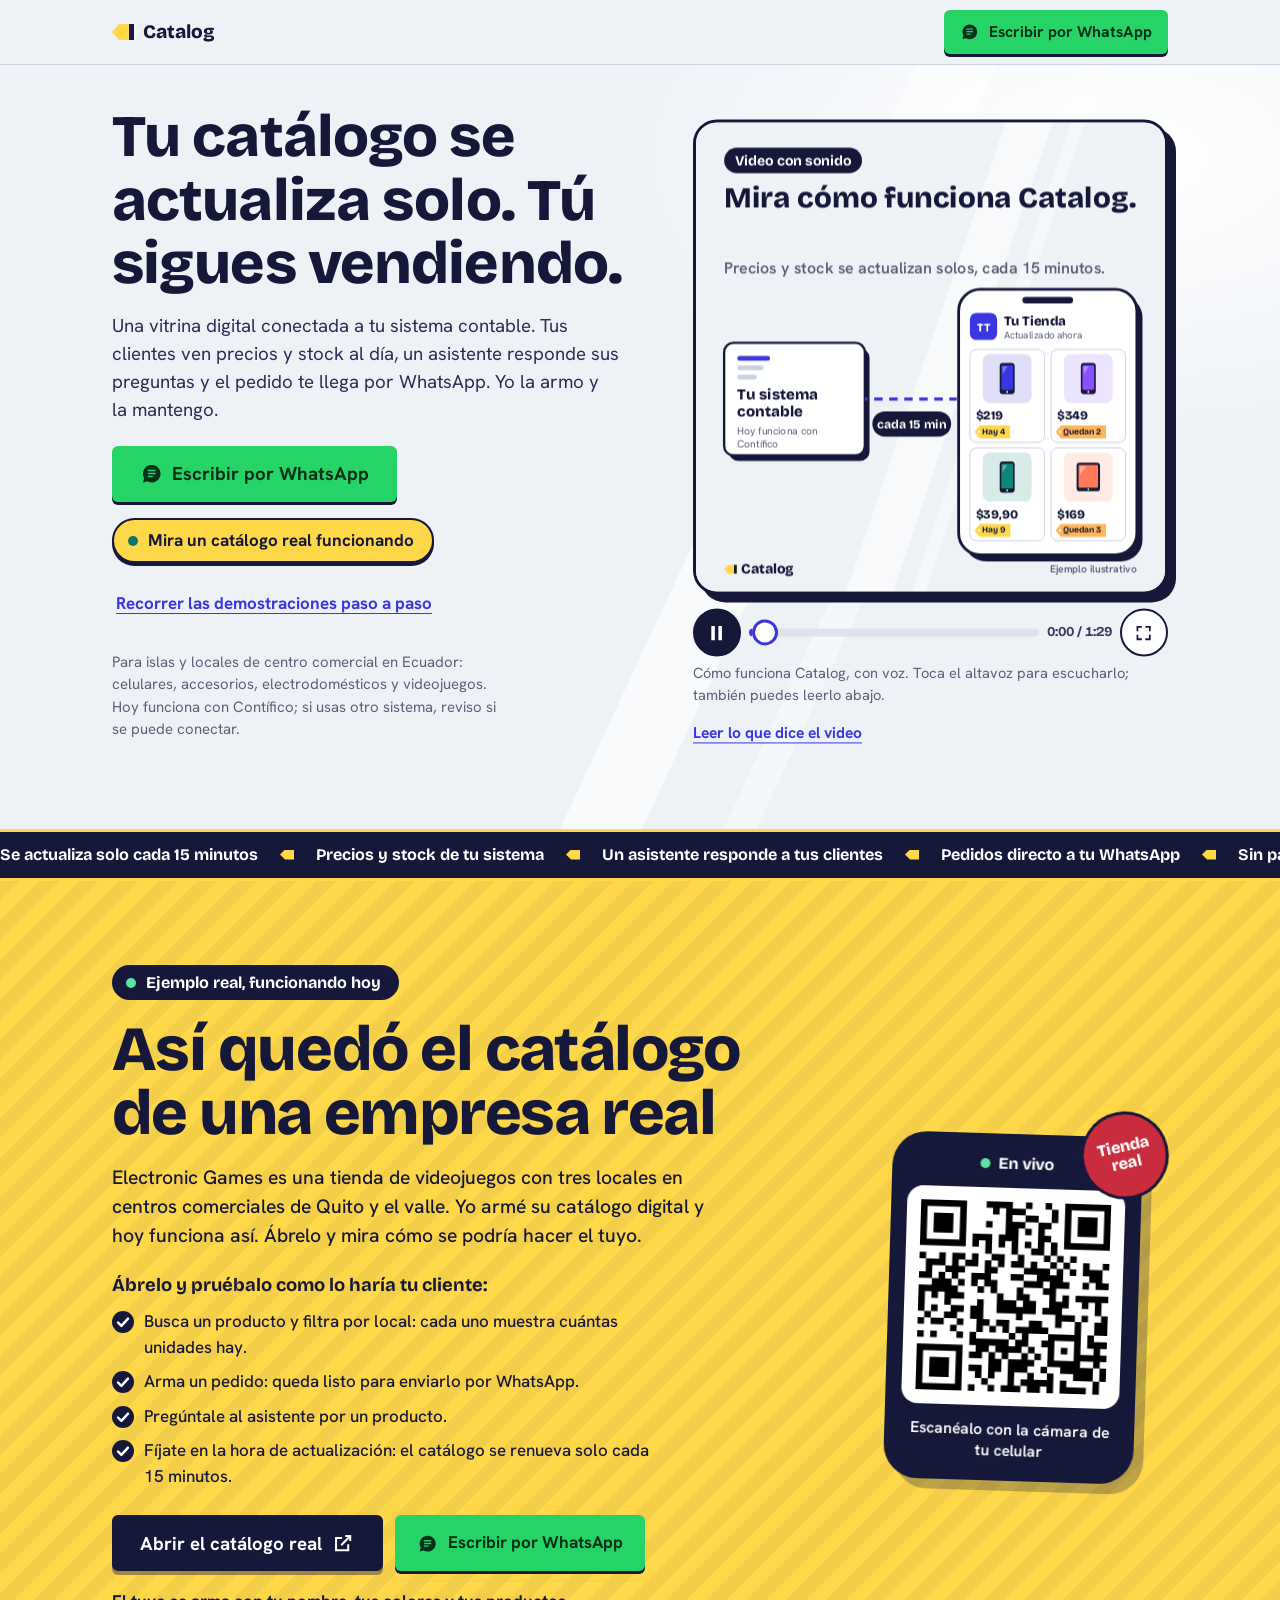
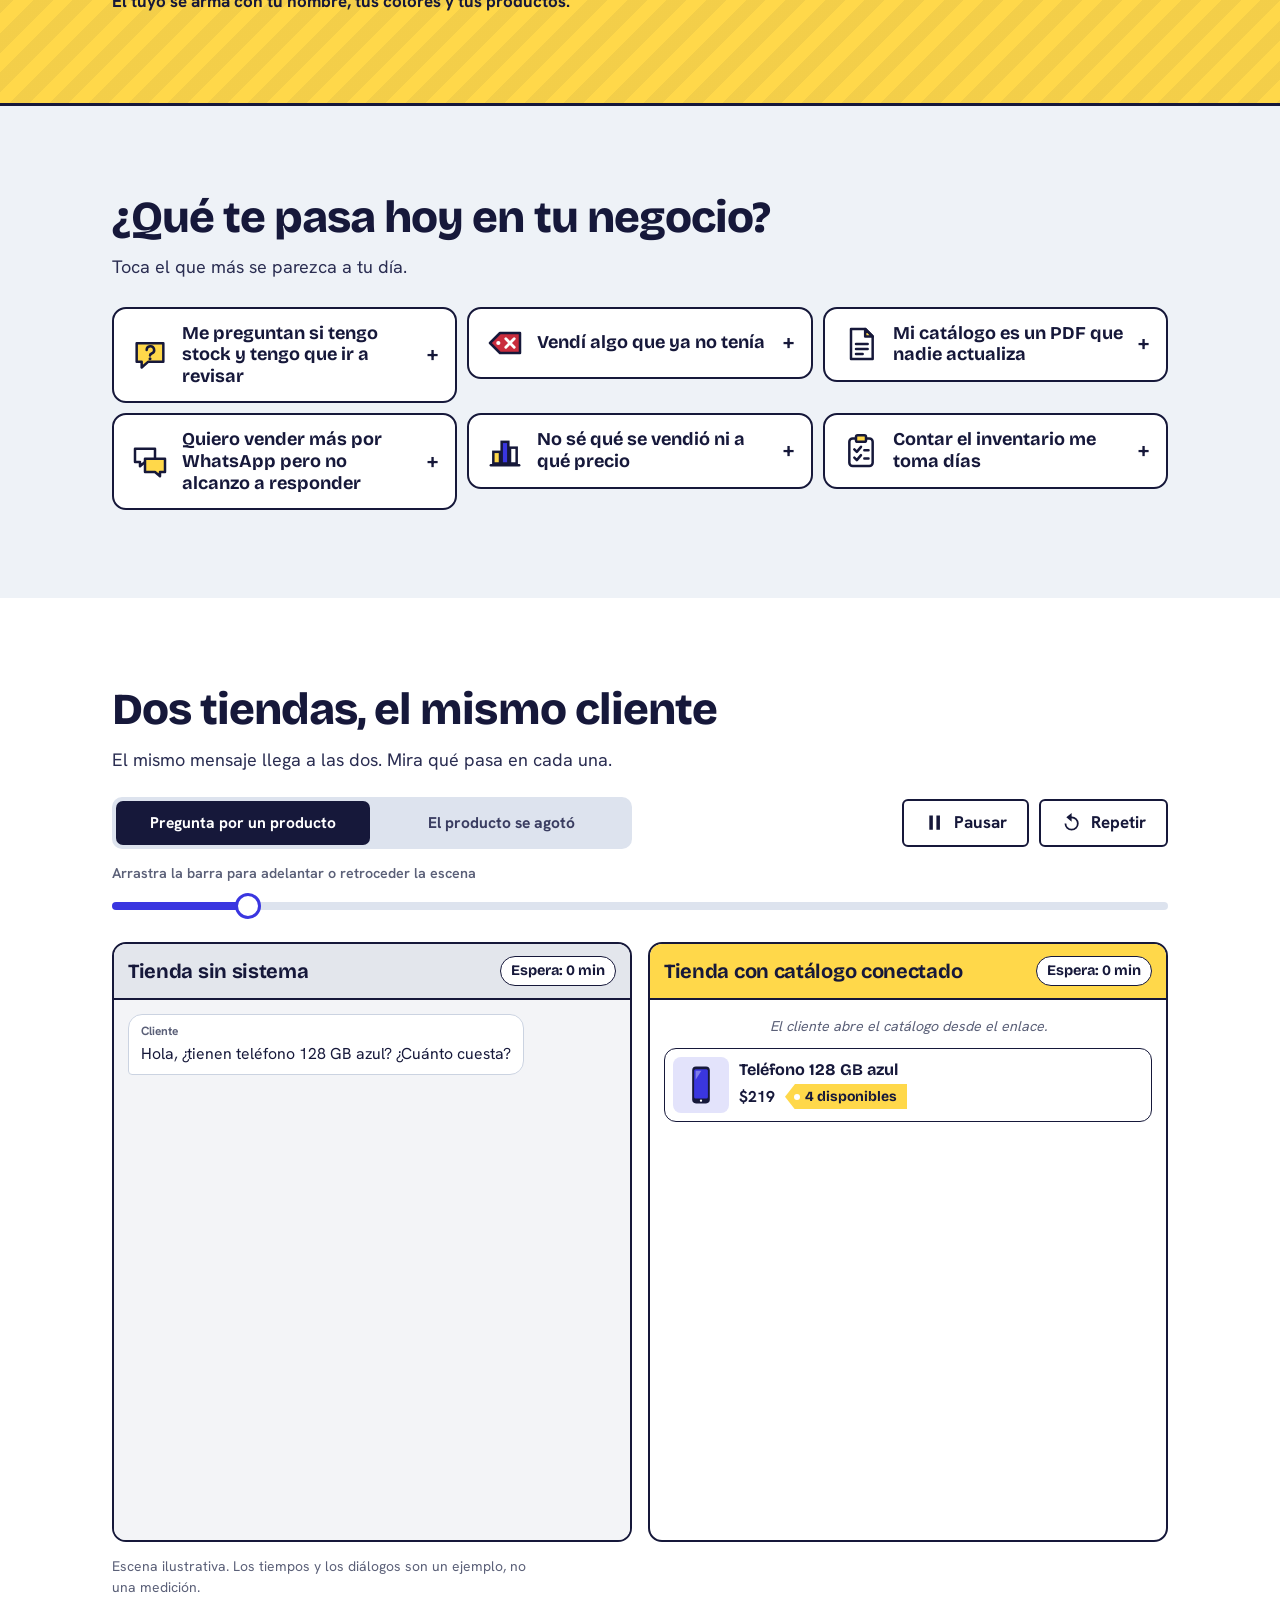
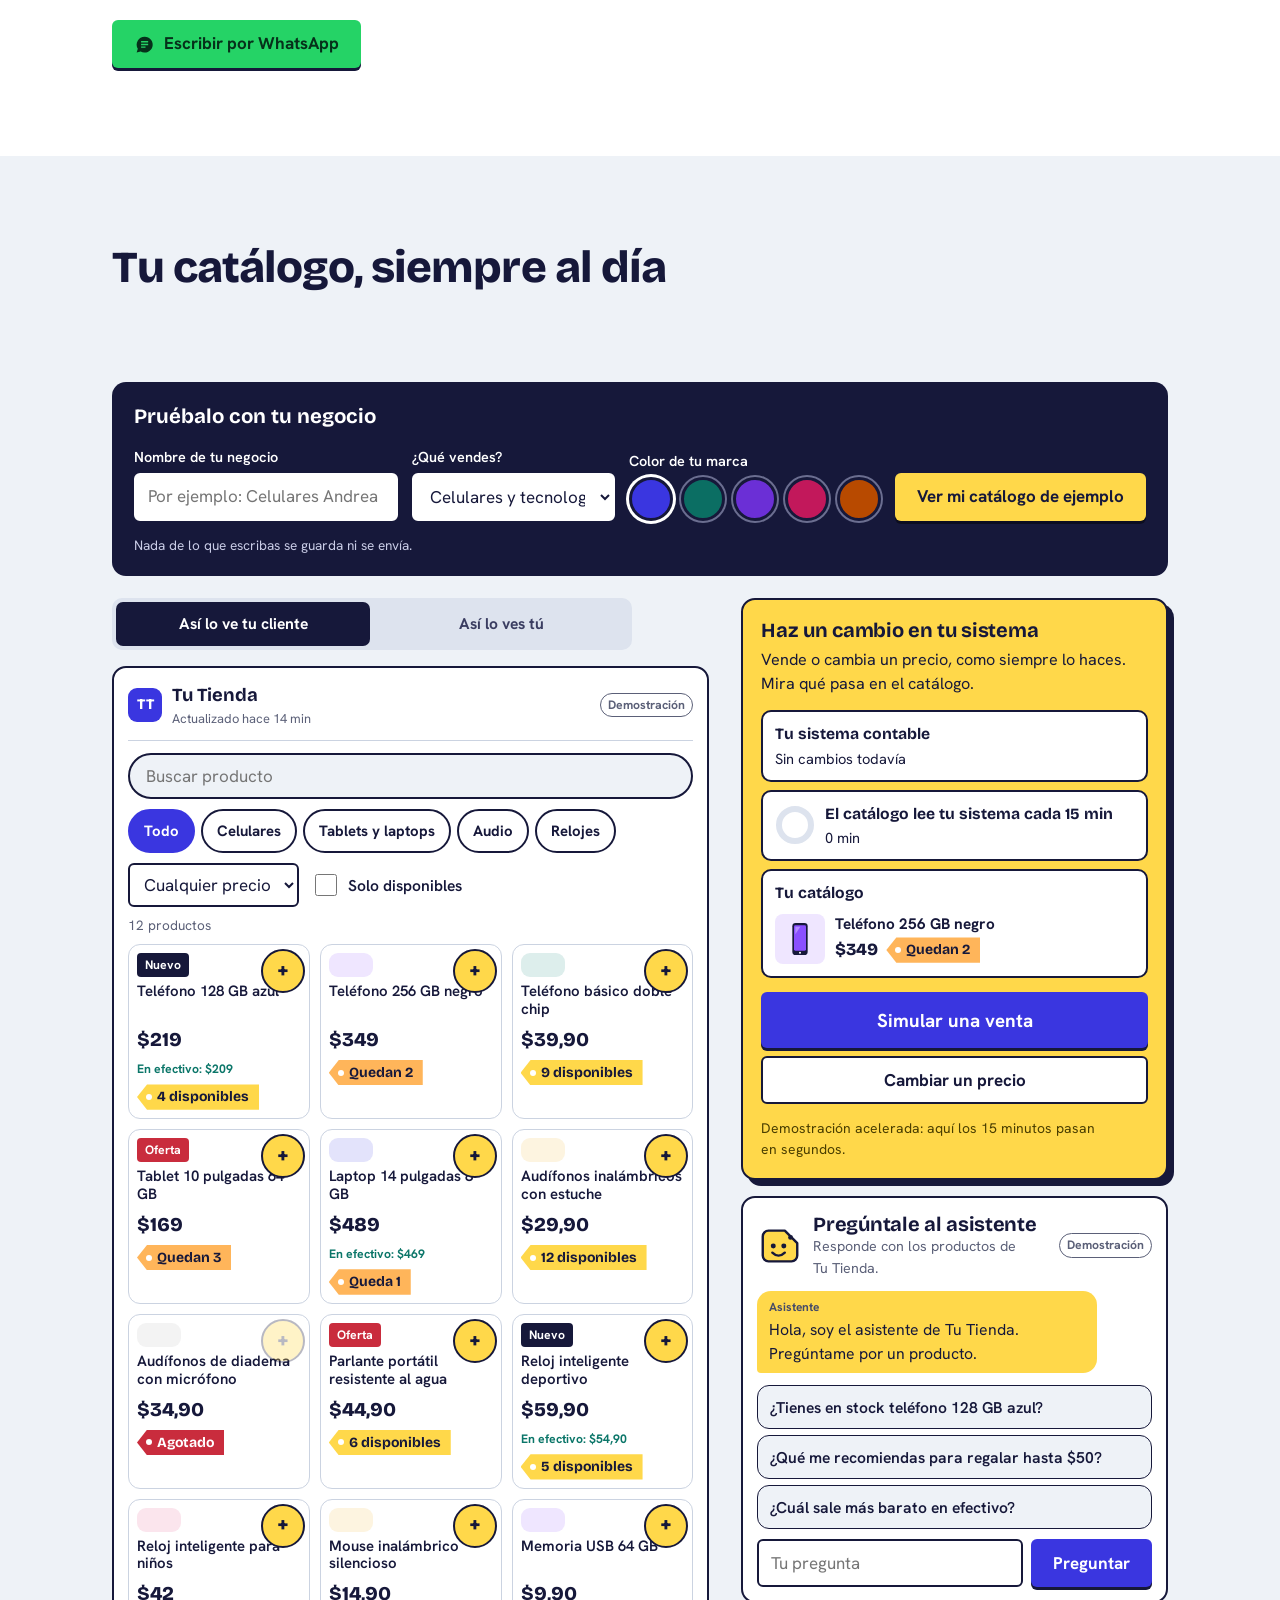
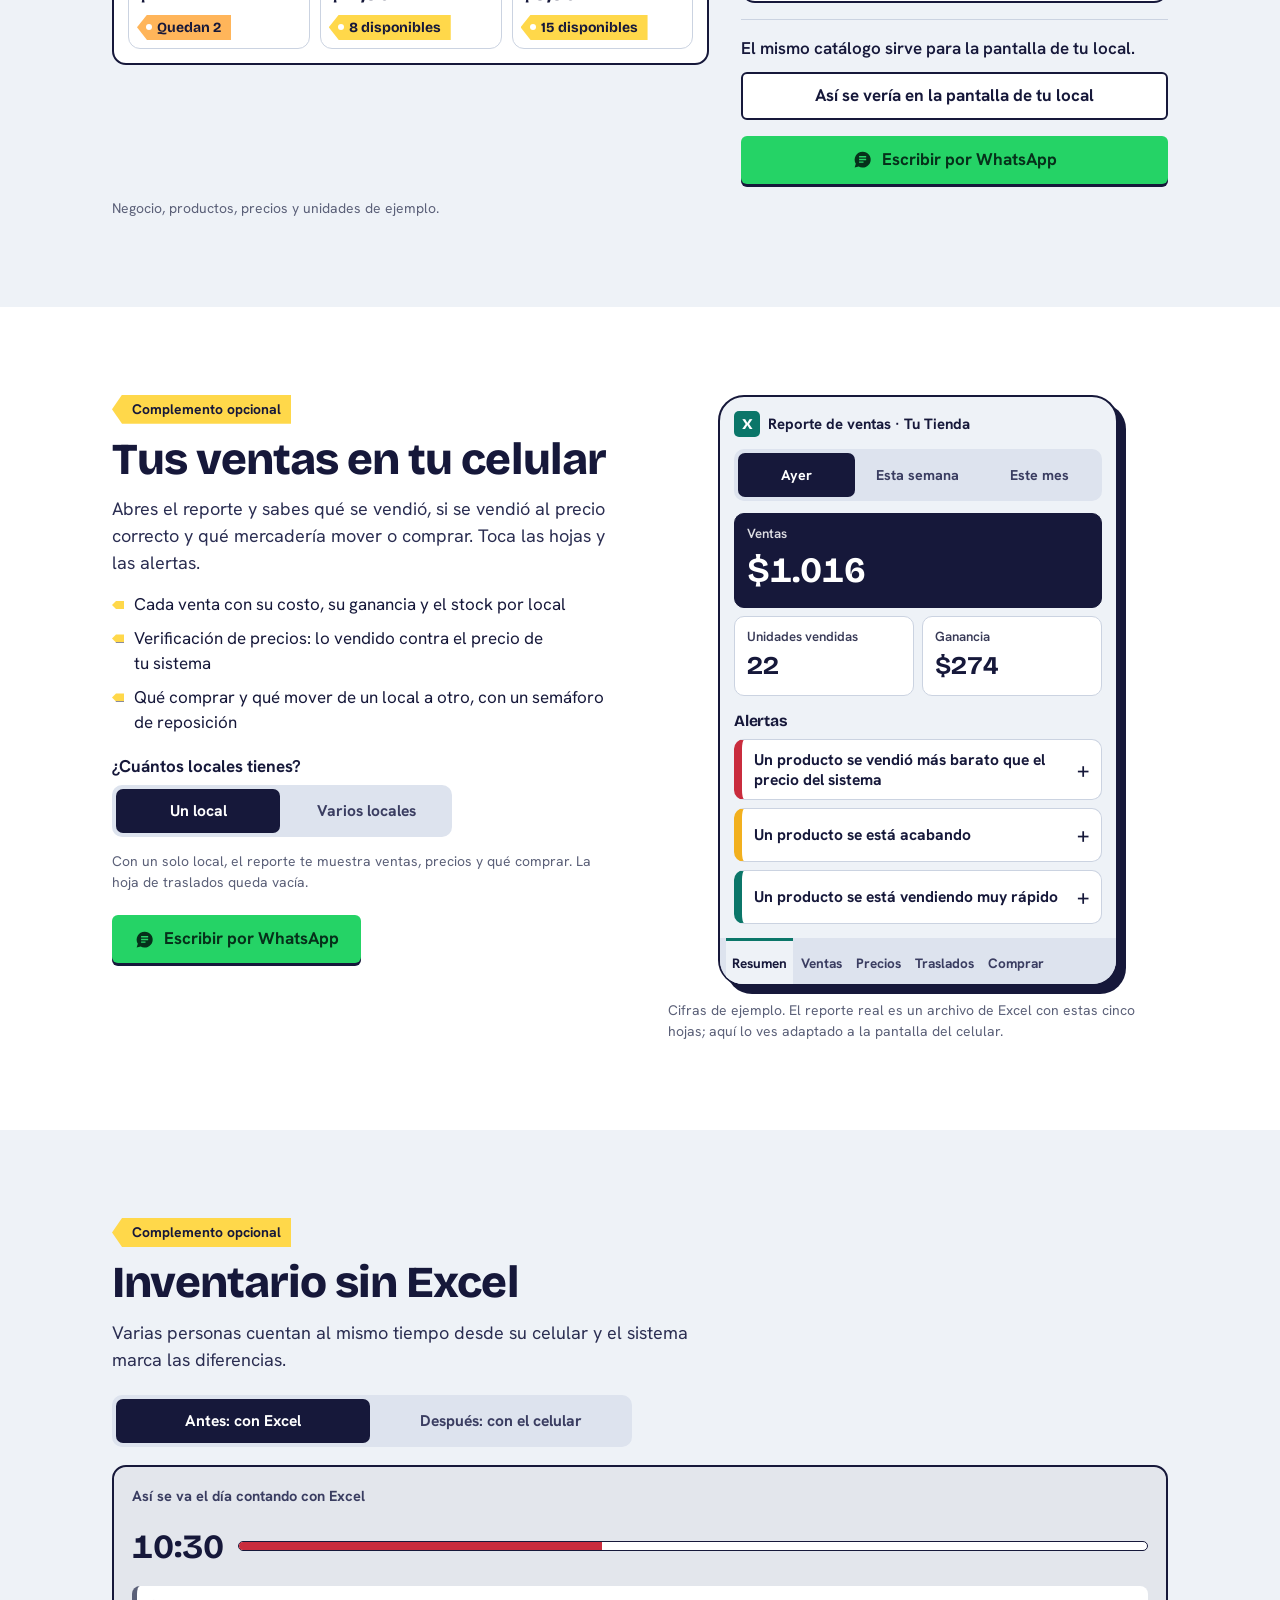
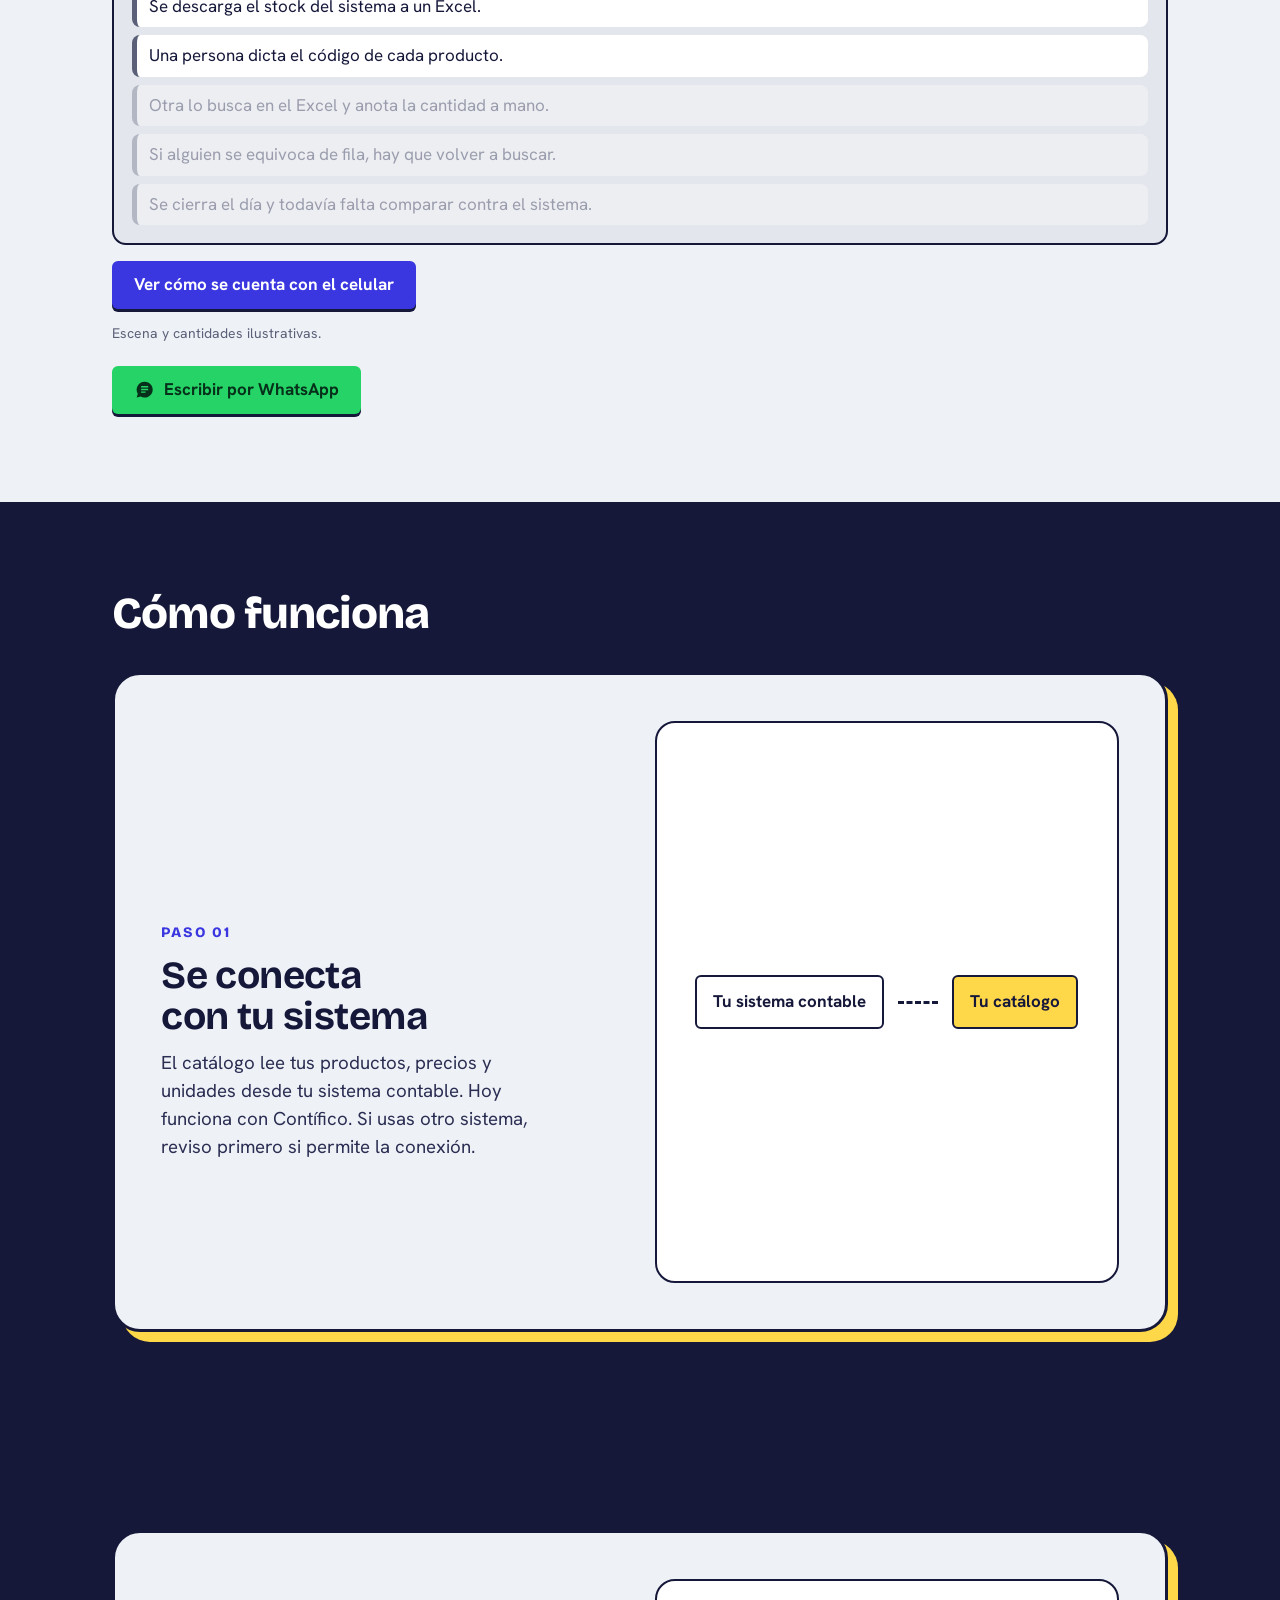
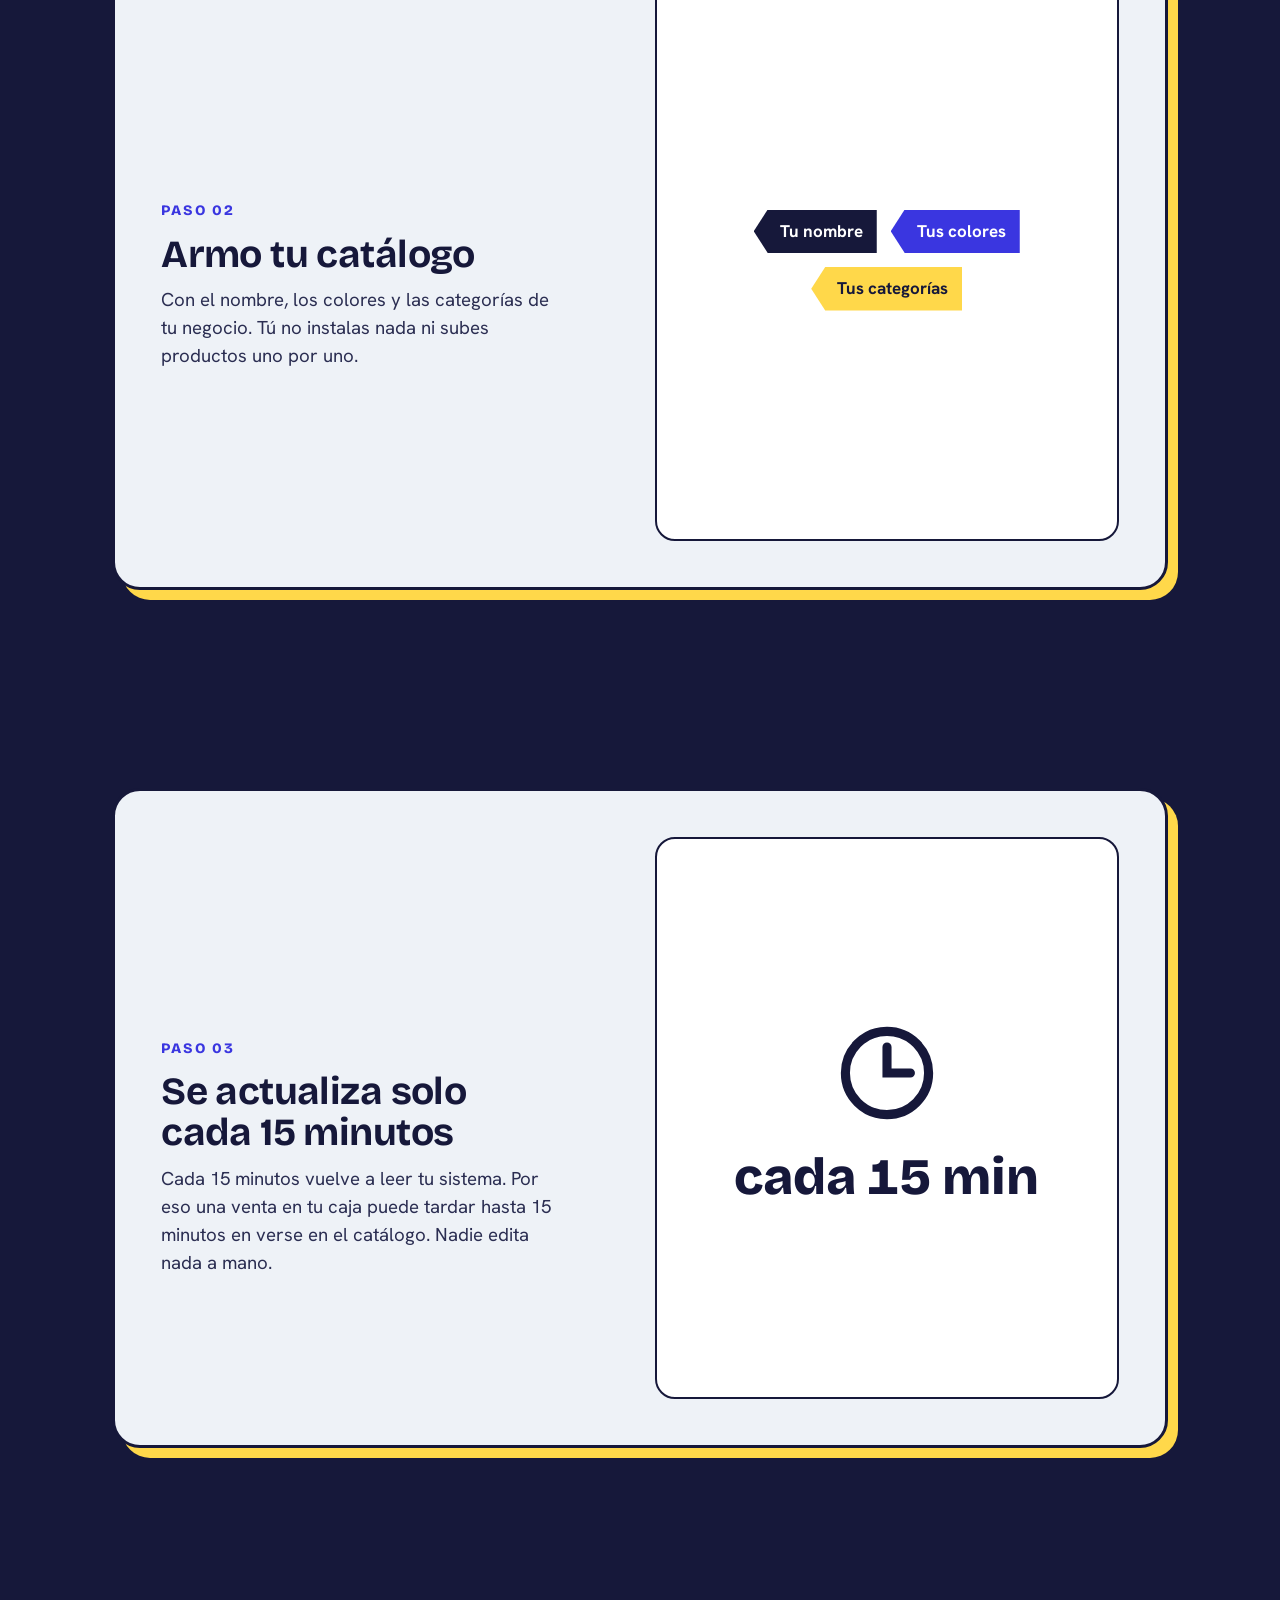
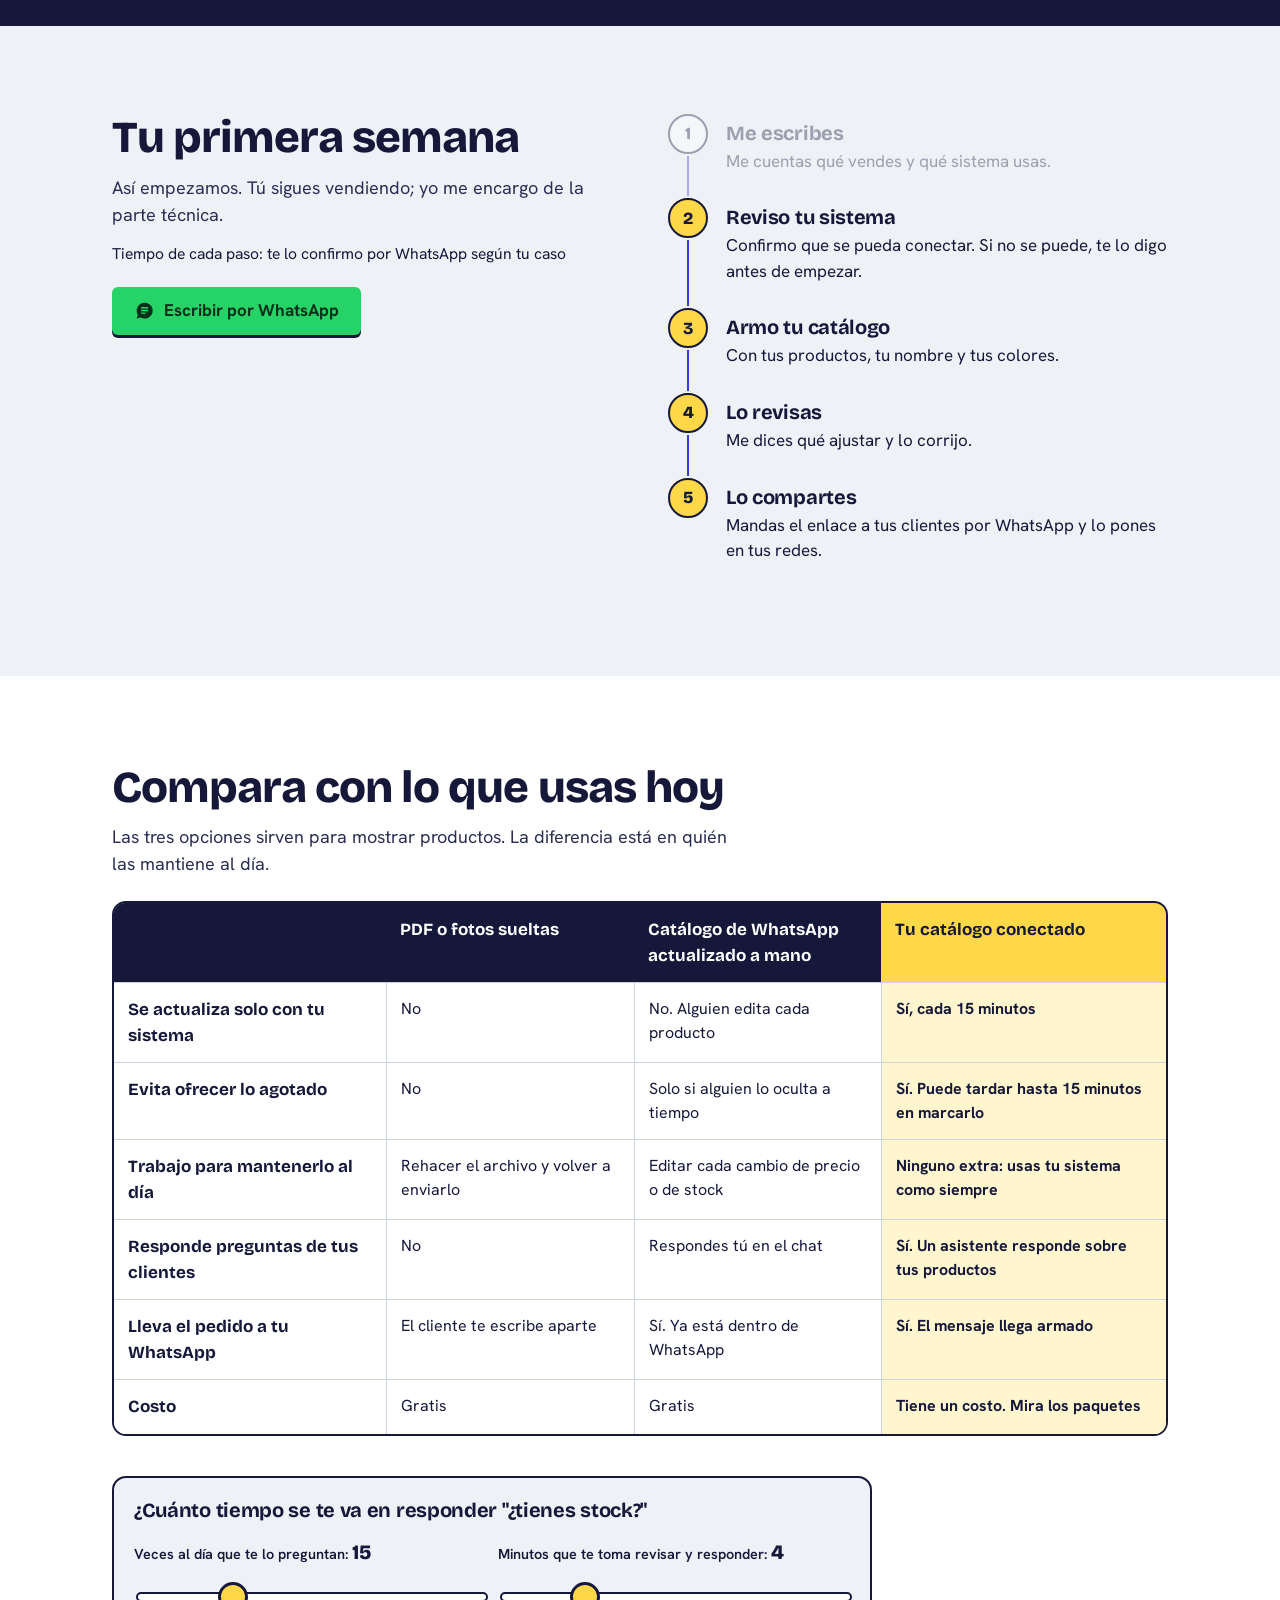
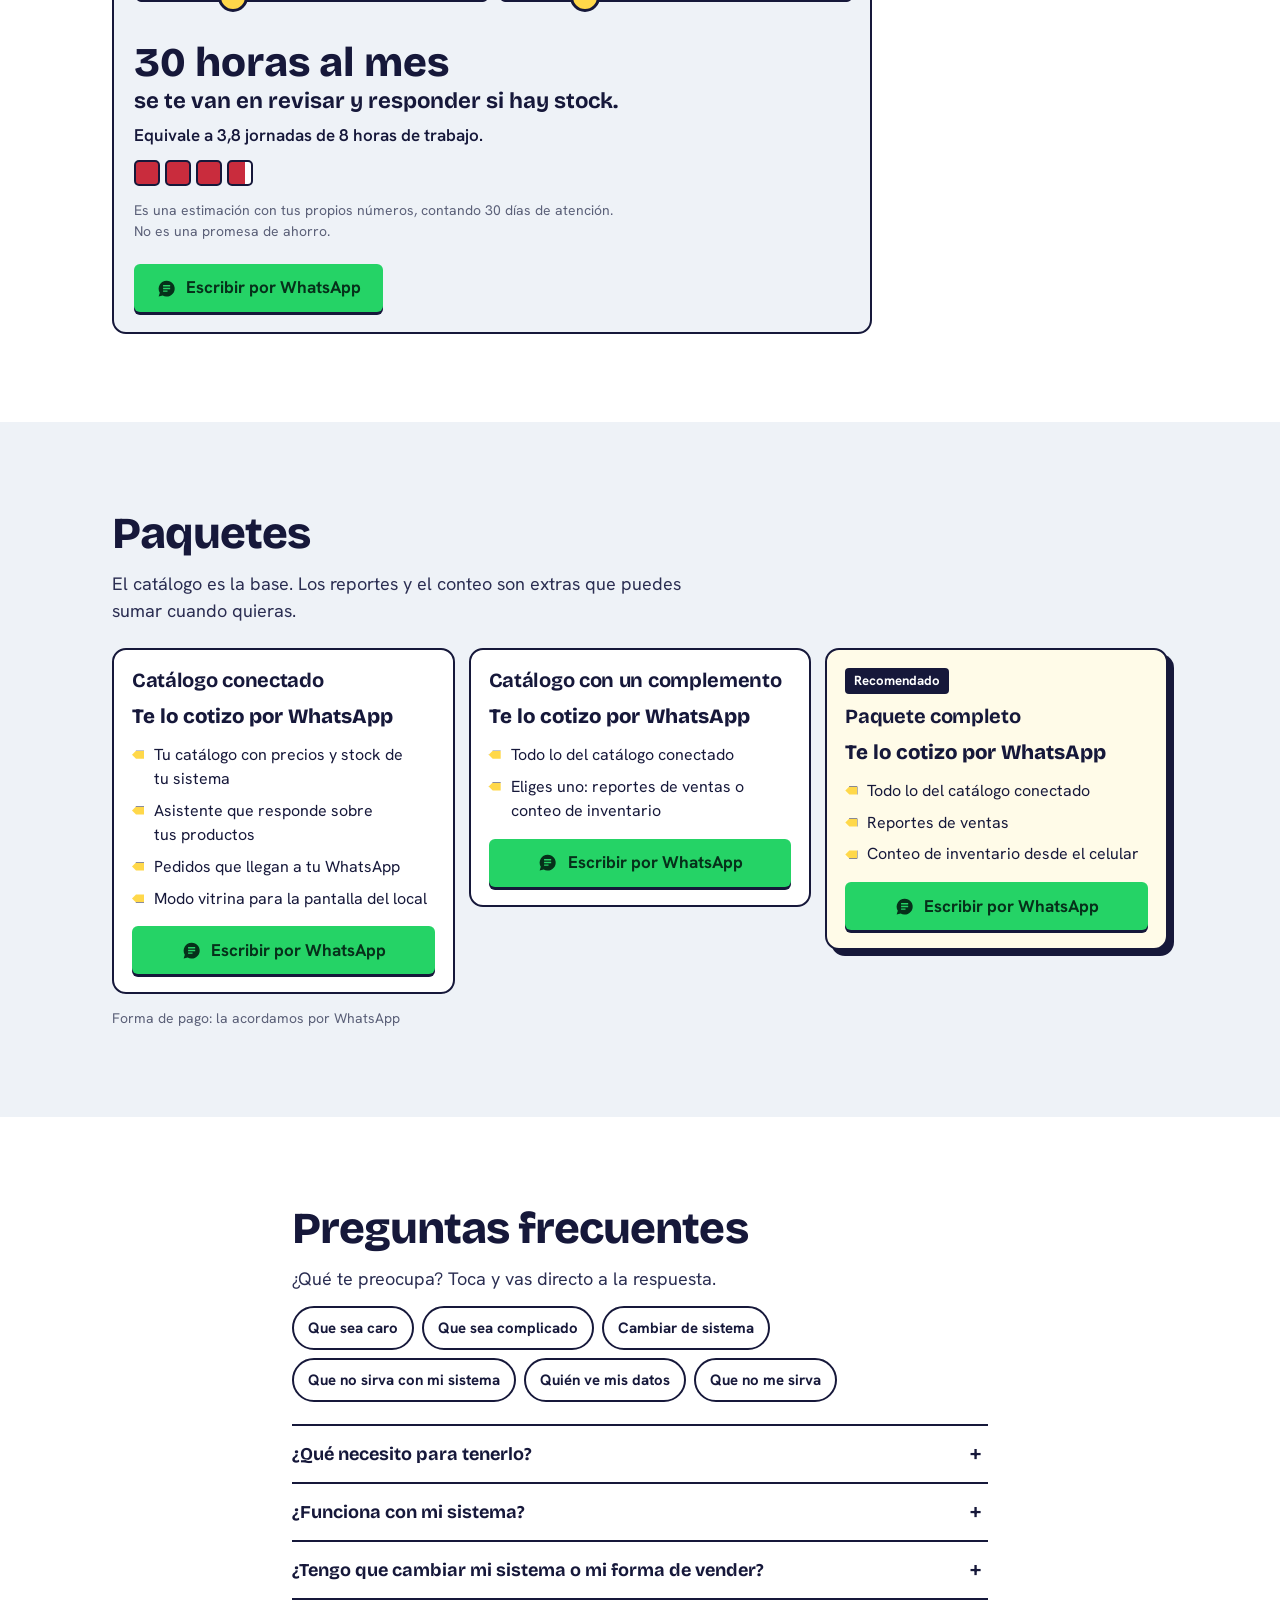
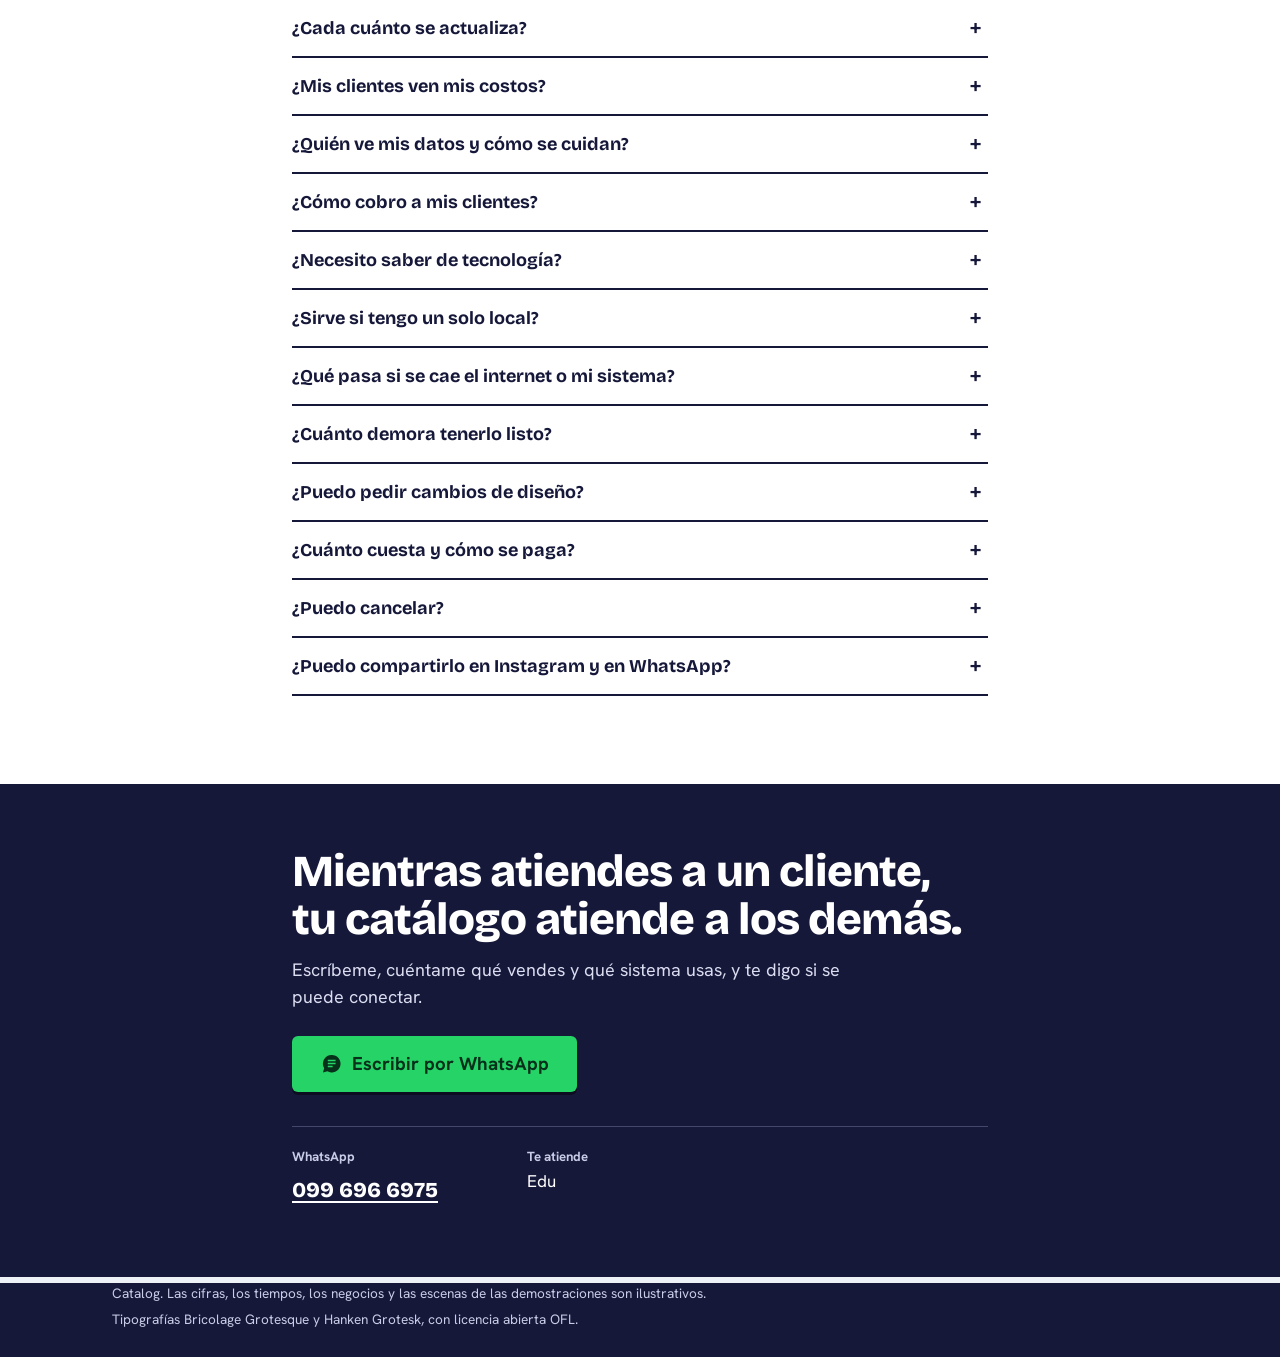
==== commit 02dcabe7: "Revisión de celular y PC: arreglos y mejoras - El botón «Activar sonido» ya no tapa el título del vi" ====
--- a/index.html
+++ b/index.html
@@ -23,6 +23,17 @@
 <meta property="og:image:alt" content="Una etiqueta de stock que cambia sola de 2 disponibles a 1 disponible después de una venta en la caja.">
 <meta name="twitter:card" content="summary_large_image">
 
+<!-- Las dos tipografías se piden desde el inicio (si no, el navegador las descubre tarde, al leer el CSS).
+     Medido en un celular simulado con red lenta (mediana de 5 pruebas): el primer contenido sale unos 0,3 s antes.
+     Solo por internet: al abrir el archivo con doble clic el navegador no deja pedirlas así (ni hace falta)
+     y llenaría la consola de errores. -->
+<script>
+if (/^https?:$/.test(location.protocol)) ["bricolage", "hanken"].forEach(function (n) {
+  var l = document.createElement("link");
+  l.rel = "preload"; l.as = "font"; l.type = "font/woff2"; l.crossOrigin = "anonymous"; l.href = "assets/fonts/" + n + ".woff2";
+  document.head.appendChild(l);
+});
+</script>
 <link rel="stylesheet" href="assets/css/estilos.css">
 <link rel="stylesheet" href="assets/css/movimiento.css">
 </head>
@@ -43,7 +54,7 @@
 
 <header class="cab">
   <div class="cont cab-in">
-    <a class="marca" href="#portada" aria-label="Inicio">
+    <a class="marca" href="#portada" aria-label="Catalog, ir al inicio">
       <span class="marca-tag" aria-hidden="true"></span><span data-marca>Catalog</span>
     </a>
     <a class="btn btn-wa btn-ch" data-wa="general" href="#cierre"><svg class="ico" aria-hidden="true"><use href="#i-chat"/></svg>Escribir por WhatsApp</a>
@@ -292,7 +303,7 @@
           <div class="asis-sug" id="asisSug"></div>
           <form class="asis-form" id="asisForm">
             <label class="oculto" for="asisIn">Escribe tu pregunta</label>
-            <input id="asisIn" type="text" maxlength="80" placeholder="Escribe una pregunta" enterkeyhint="send">
+            <input id="asisIn" type="text" maxlength="80" placeholder="Tu pregunta" enterkeyhint="send">
             <button type="submit" class="btn btn-pri">Preguntar</button>
           </form>
         </div>
@@ -626,7 +637,7 @@
   </div>
 </dialog>
 
-<script src="config.js"></script>
+<script src="config.js" defer></script>
 <script src="assets/js/productos.js" defer></script>
 <script src="assets/js/app.js" defer></script>
 <script src="assets/js/demos.js" defer></script>
--- a/assets/css/estilos.css
+++ b/assets/css/estilos.css
@@ -925,3 +925,29 @@
 .video-ctrl{gap:8px}
 .video-t{font-size:.8rem}
 @media (max-width:359px){.video-t{display:none}}
+
+/* =====================================================================
+   RONDA 7: revisión de celular y escritorio
+   ===================================================================== */
+/* «Activar sonido» sale por el borde de arriba del video, como una etiqueta.
+   Antes caía encima del título que dibuja el video y lo tapaba en celulares de 360 px. */
+.video-marco{overflow:visible}
+.video-marco canvas,.video-fin{border-radius:21px}
+.video-marco:fullscreen canvas,.video-marco:fullscreen .video-fin{border-radius:0}
+.video-pill{top:-22px;right:12px}
+.video-marco:fullscreen .video-pill{top:14px;right:14px}
+@media (max-width:399px){.video-pill{font-size:.84rem;gap:6px;padding:4px 13px 4px 10px}}
+/* «Asistente» sobre el fondo amarillo: de 4,48:1 a 6:1 */
+.msj-asi small{color:#464B68}
+/* Mejores cortes de línea: botones equilibrados y sin una sola palabra suelta al final de los párrafos */
+.btn{text-wrap:balance}
+p,li{text-wrap:pretty}
+/* Al tocar en el celular: un destello del color de la marca en vez del gris del navegador */
+html{-webkit-tap-highlight-color:rgba(58,54,224,.16)}
+/* El detalle y la vitrina no arrastran la página de atrás al llegar al final de su contenido */
+dialog{overscroll-behavior:contain}
+/* Alto contraste de Windows: ahí los fondos se cambian por los del sistema y la opción elegida ya no se
+   distinguiría solo por su color de fondo; se le agrega un contorno */
+@media (forced-colors:active){
+  .seg-b[aria-pressed="true"],.chip[aria-pressed="true"],.video-b[aria-pressed="true"],.vf.activo,.rep-tab[aria-selected="true"]{outline:3px solid Highlight;outline-offset:-3px}
+}
--- a/assets/css/movimiento.css
+++ b/assets/css/movimiento.css
@@ -48,7 +48,7 @@
 .vchips{position:absolute;left:0;top:0;width:100%;aspect-ratio:1/1;pointer-events:none;z-index:2}
 .vchip{position:absolute;display:inline-flex;align-items:center;gap:7px;padding:7px 11px;max-width:calc(100% - 12px);font-family:var(--tit);font-weight:700;font-size:.76rem;line-height:1.1;white-space:nowrap;border-radius:99px;opacity:0;will-change:transform,opacity}
 .vchip .ico{width:1.15em;height:1.15em;flex:none}
-.vchip-a{left:12px;top:-14px;background:var(--tinta);color:#fff;border:2px solid var(--tinta);box-shadow:0 5px 0 rgba(22,24,58,.28);animation:mov-chip-a 12s var(--mov-out) infinite}
+.vchip-a{left:12px;top:-16px;background:var(--tinta);color:#fff;border:2px solid var(--tinta);box-shadow:0 5px 0 rgba(22,24,58,.28);animation:mov-chip-a 12s var(--mov-out) infinite}
 .vchip-p{width:9px;height:9px;border-radius:50%;background:#5DE3A5;flex:none}
 .vchip-b{right:-10px;bottom:14%;padding:8px 14px 8px 26px;border-radius:0;background:var(--etiqueta);color:var(--tinta);clip-path:polygon(14px 0,100% 0,100% 100%,14px 100%,0 50%);animation:mov-chip-b 12s var(--mov-out) infinite}
 .vchip-b::before{content:"";position:absolute;left:12px;top:50%;width:7px;height:7px;margin-top:-3.5px;border-radius:50%;background:var(--vidrio)}
@@ -69,7 +69,9 @@
   .vc-s{display:none}
 }
 @media (min-width:1200px){.vchip-b{right:-48px}}
-.vchips.pausa .vchip,.vchips.pausa .vchip *{animation-play-state:paused}
+/* En celulares de menos de 350 px el aviso «Venta en caja» no cabe junto al botón «Activar sonido»: se omite */
+@media (max-width:349px){.vchip-a{display:none}}
+.vchips.pausa .vchip,.vchips.pausa .vchip *,.vchips.pausa-video .vchip,.vchips.pausa-video .vchip *{animation-play-state:paused}
 /* Cada vuelta dura 12 s: entran de a uno (venta, catálogo, pedido), se quedan unos segundos y se van */
 @keyframes mov-chip-a{
   0%{opacity:0;transform:translate3d(-14px,14px,0) scale(.92)}
@@ -167,7 +169,8 @@
   transition:translate .5s var(--mov-out),opacity .25s,visibility 0s linear .5s;
 }
 .dock.dock-ver{translate:-50% 0;opacity:1;visibility:visible;transition-delay:0s}
-@media (min-width:760px){.dock{display:flex}}
+/* No aparece en celulares acostados (poca altura): taparía demasiado y la cabecera ya tiene el botón de WhatsApp */
+@media (min-width:760px) and (min-height:481px){.dock{display:flex}}
 .dock-up{flex:none;width:44px;height:44px;border-radius:50%;border:0;background:rgba(255,255,255,.12);color:#fff;display:grid;place-items:center;padding:0;transition:transform .15s var(--mov-ui),background-color .15s}
 .dock-up svg{width:20px;height:20px}
 .dock-up:active{transform:scale(.94)}
